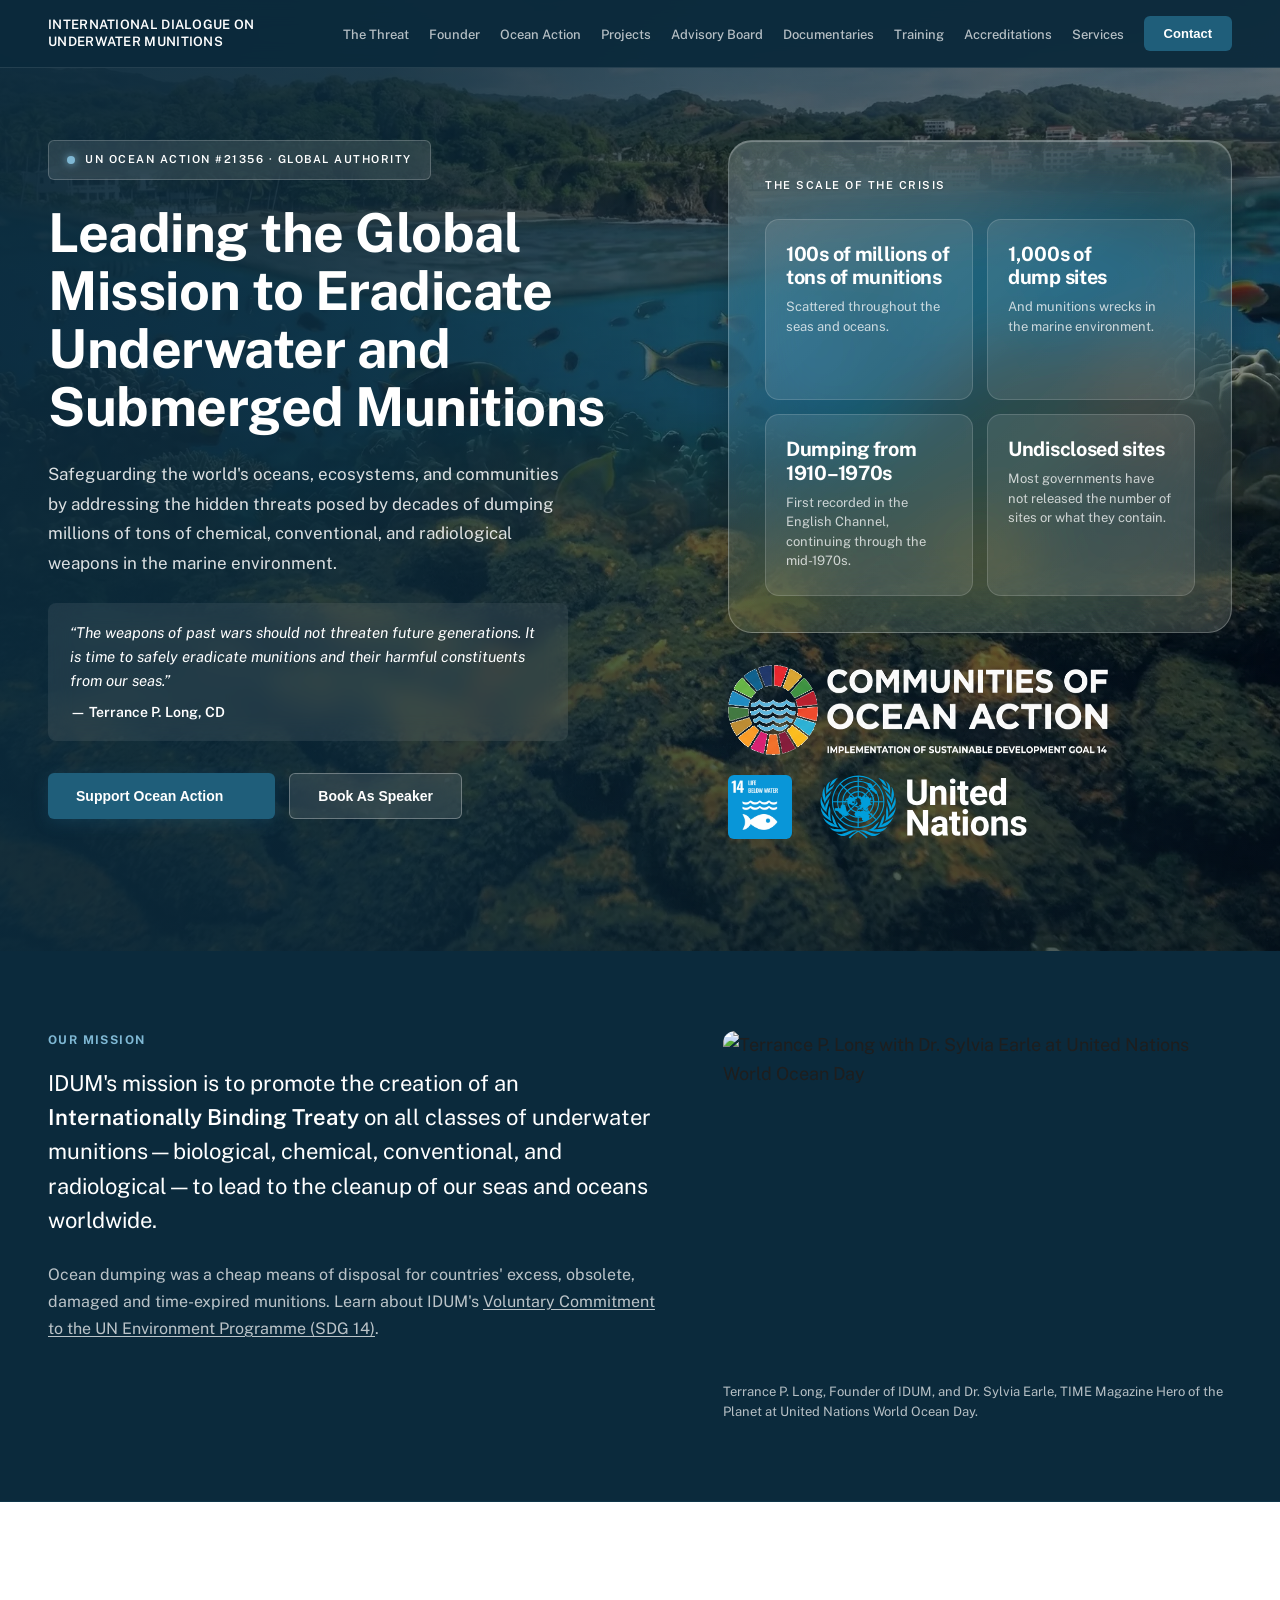
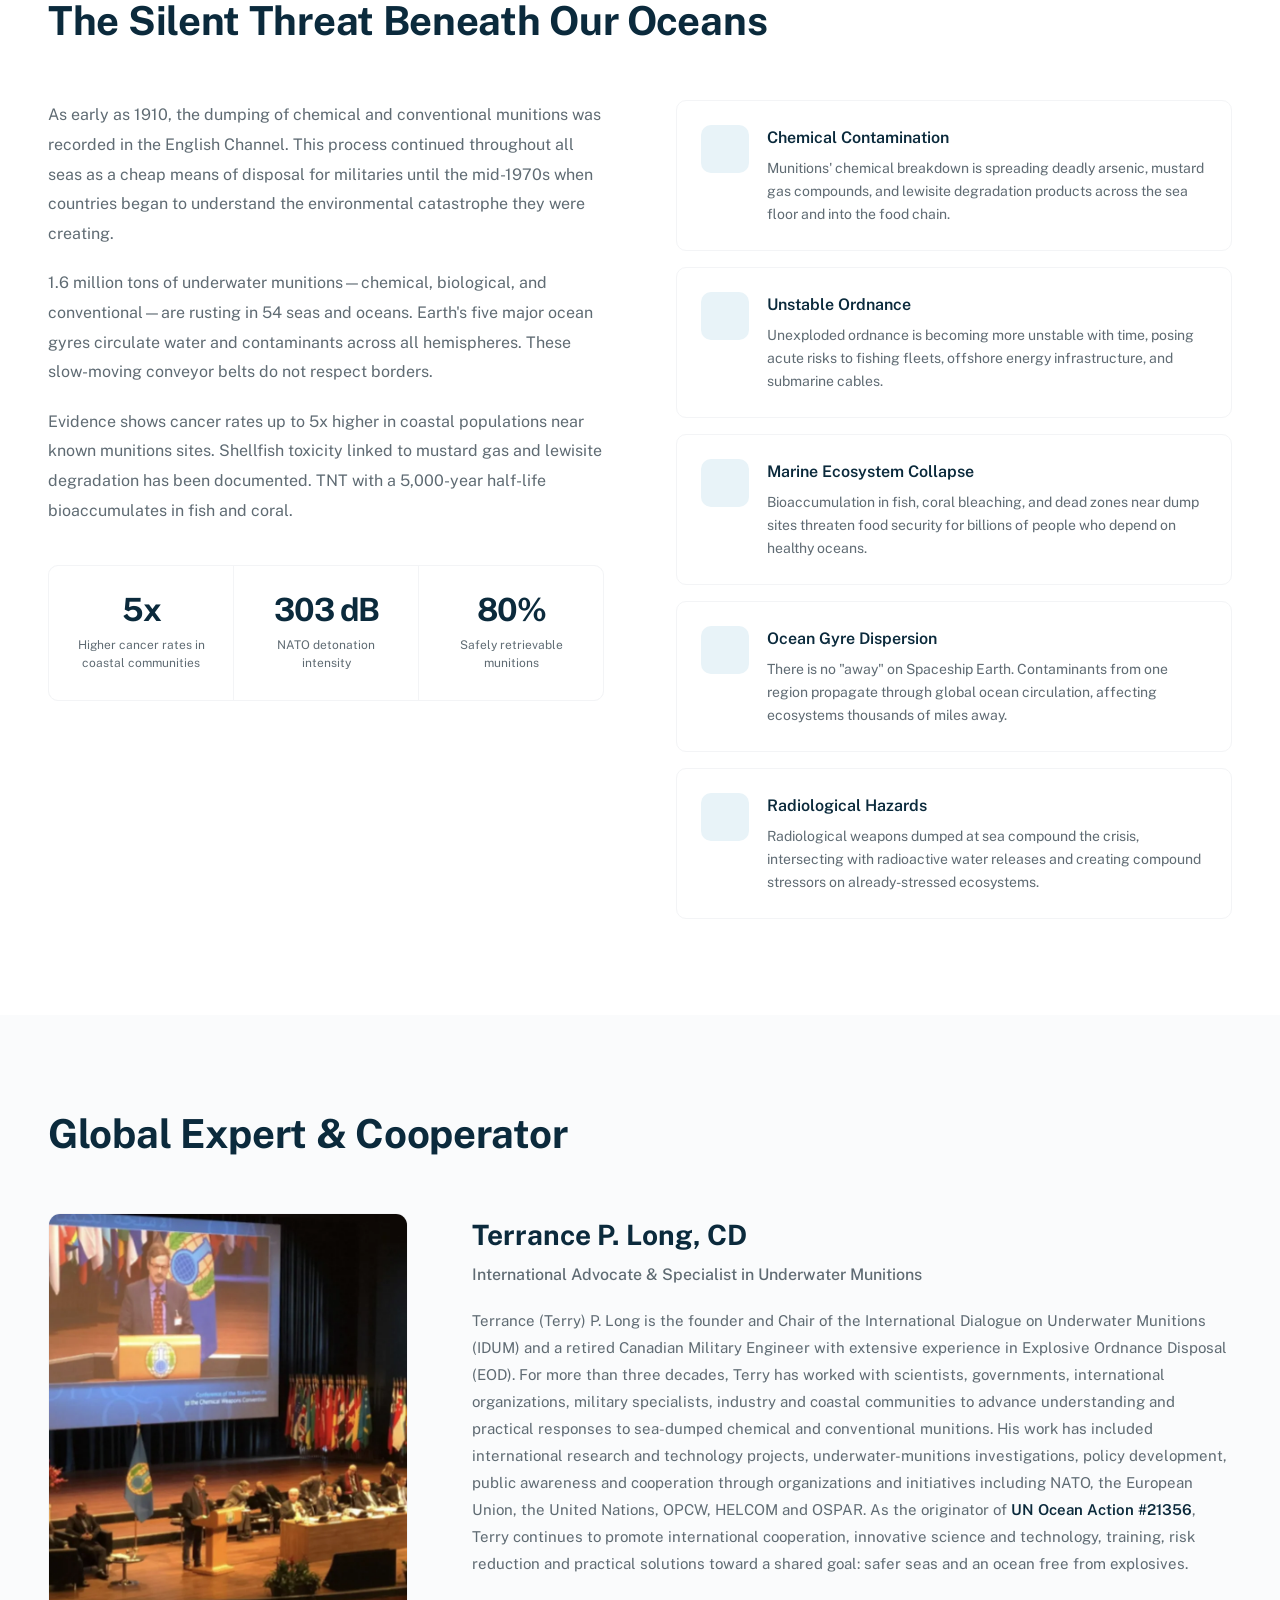
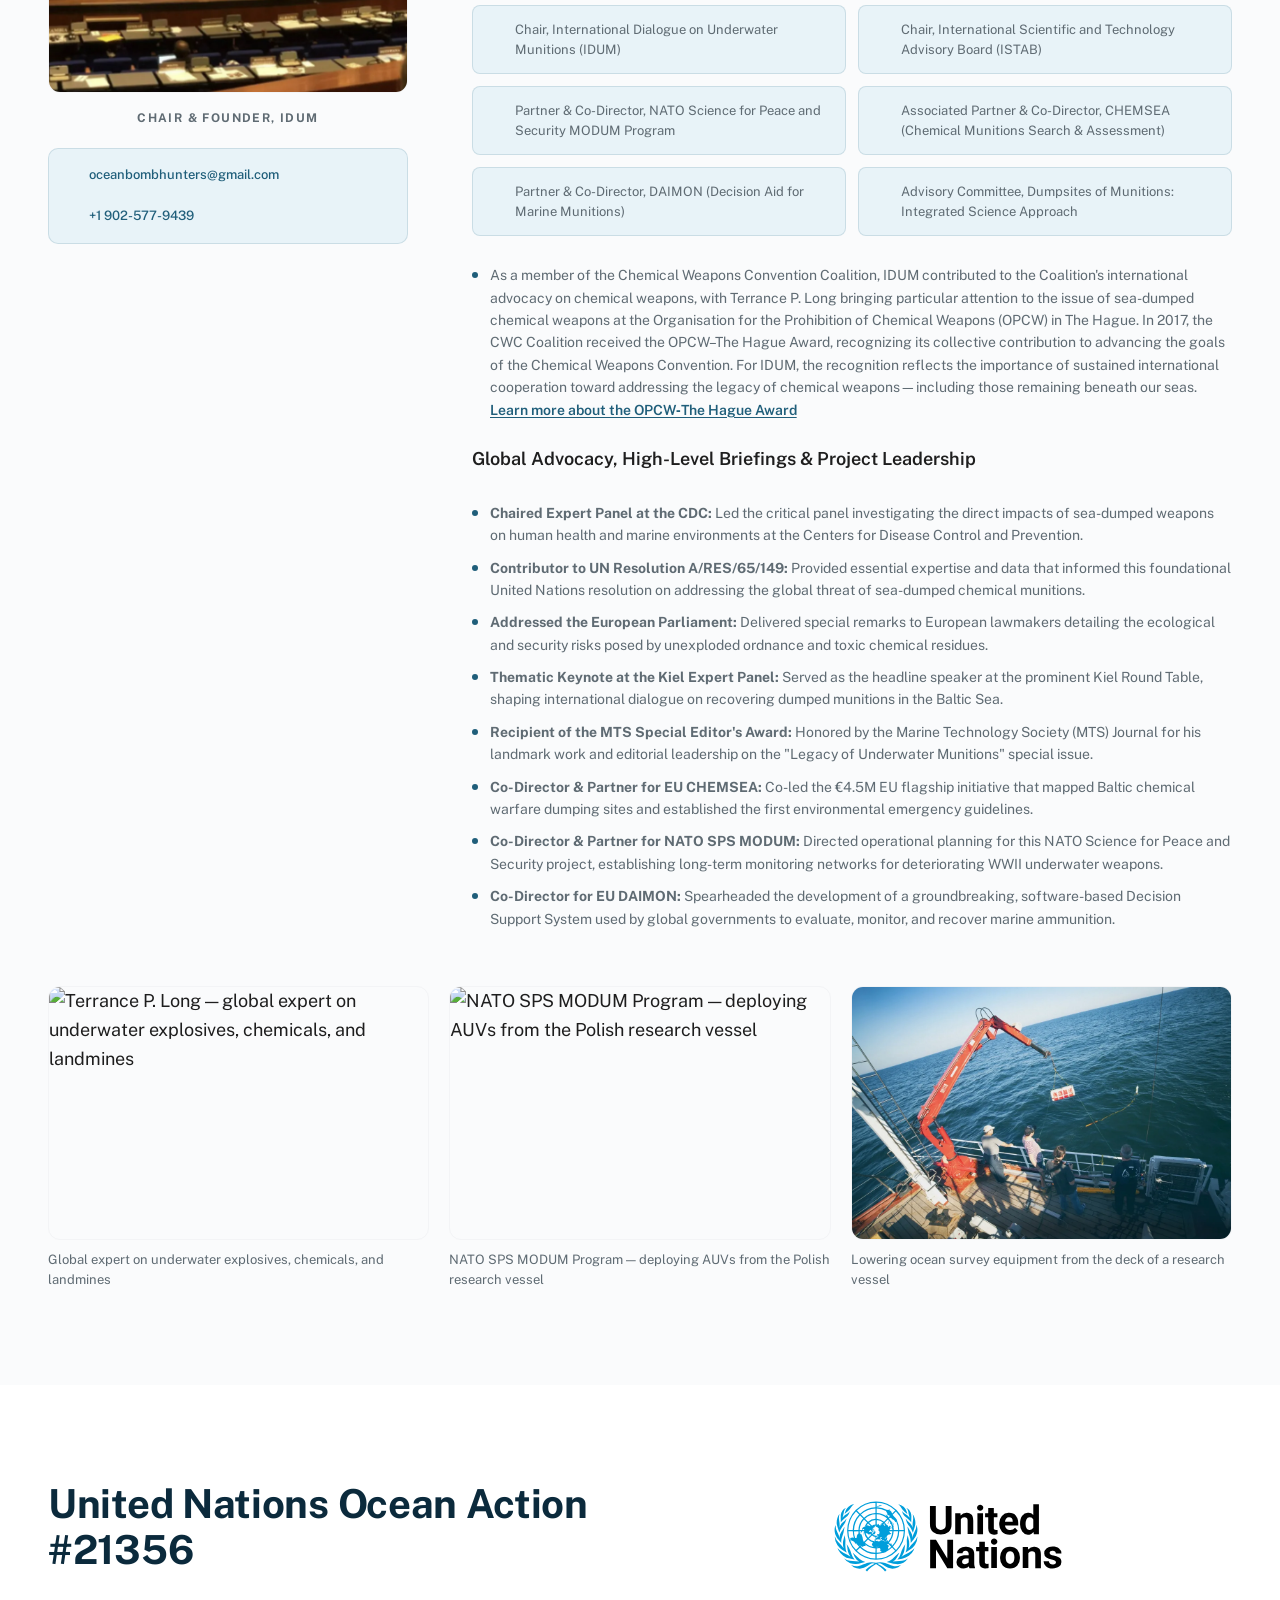
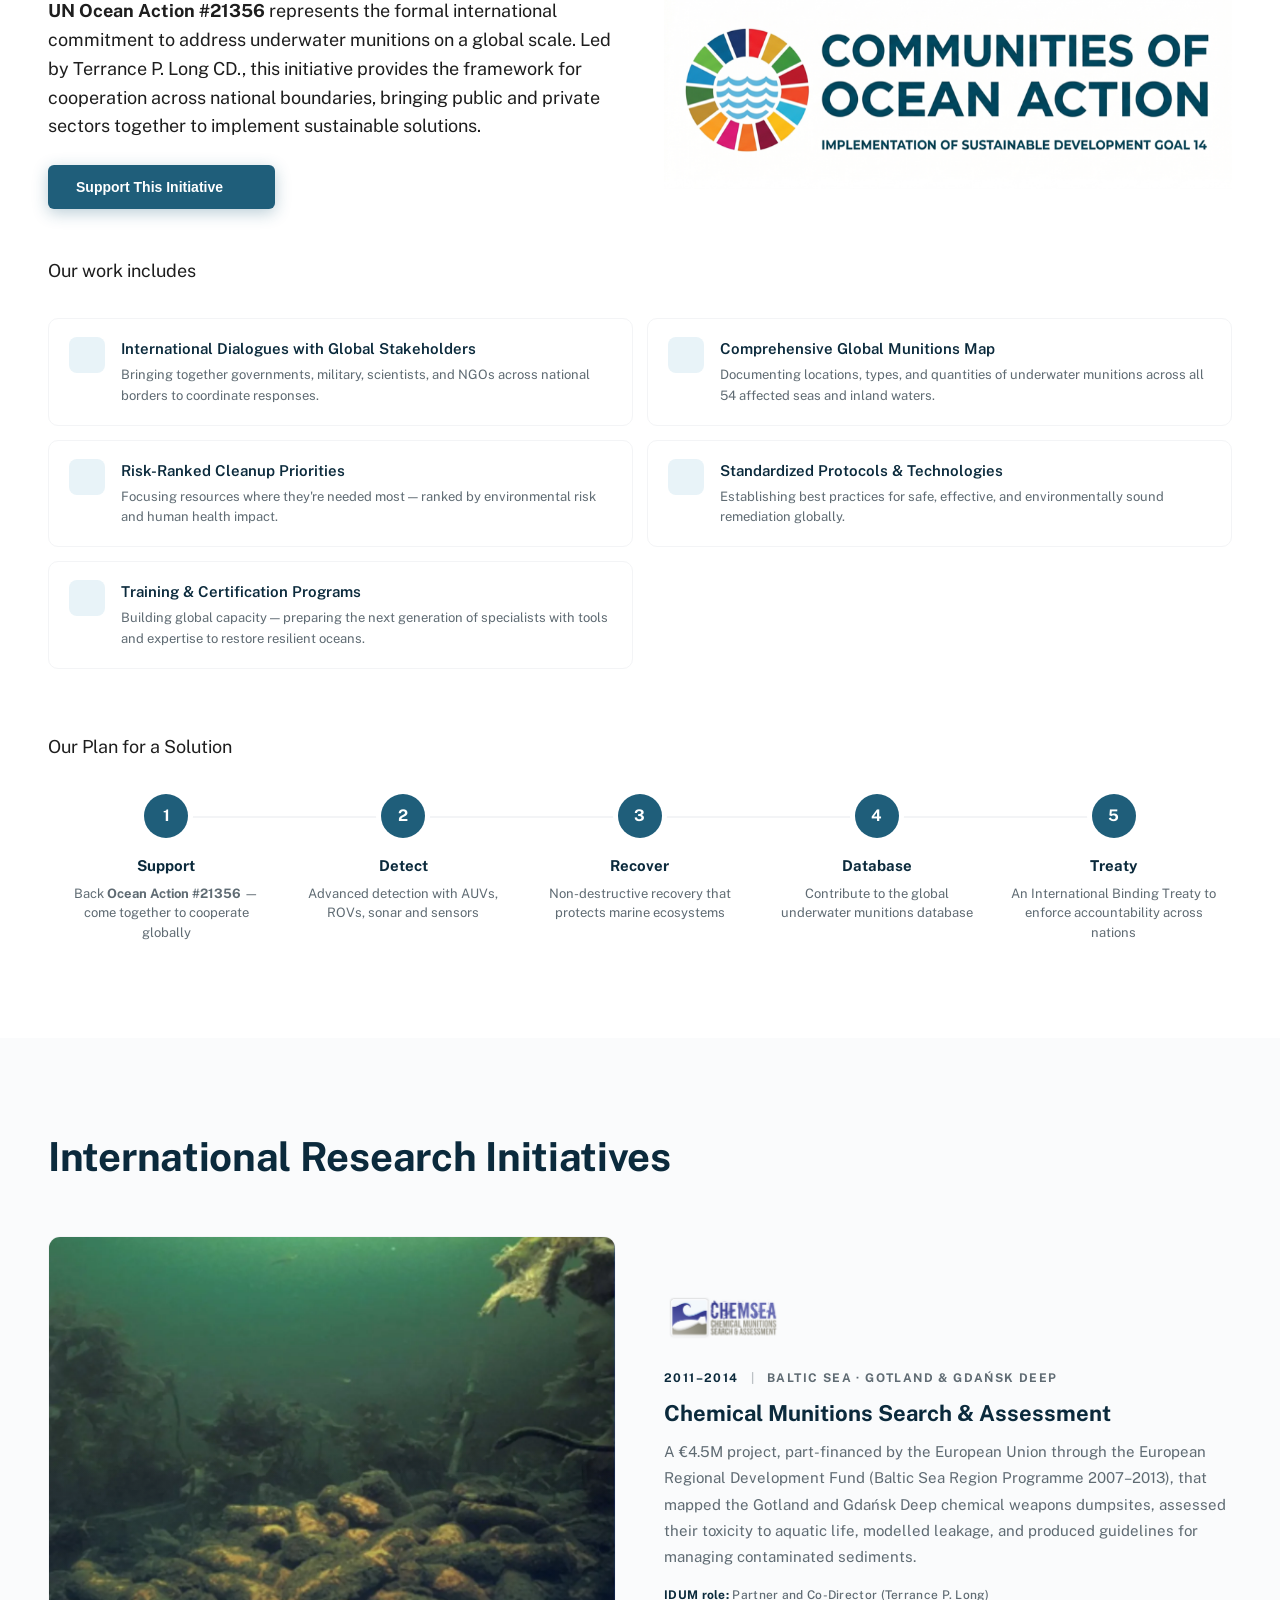
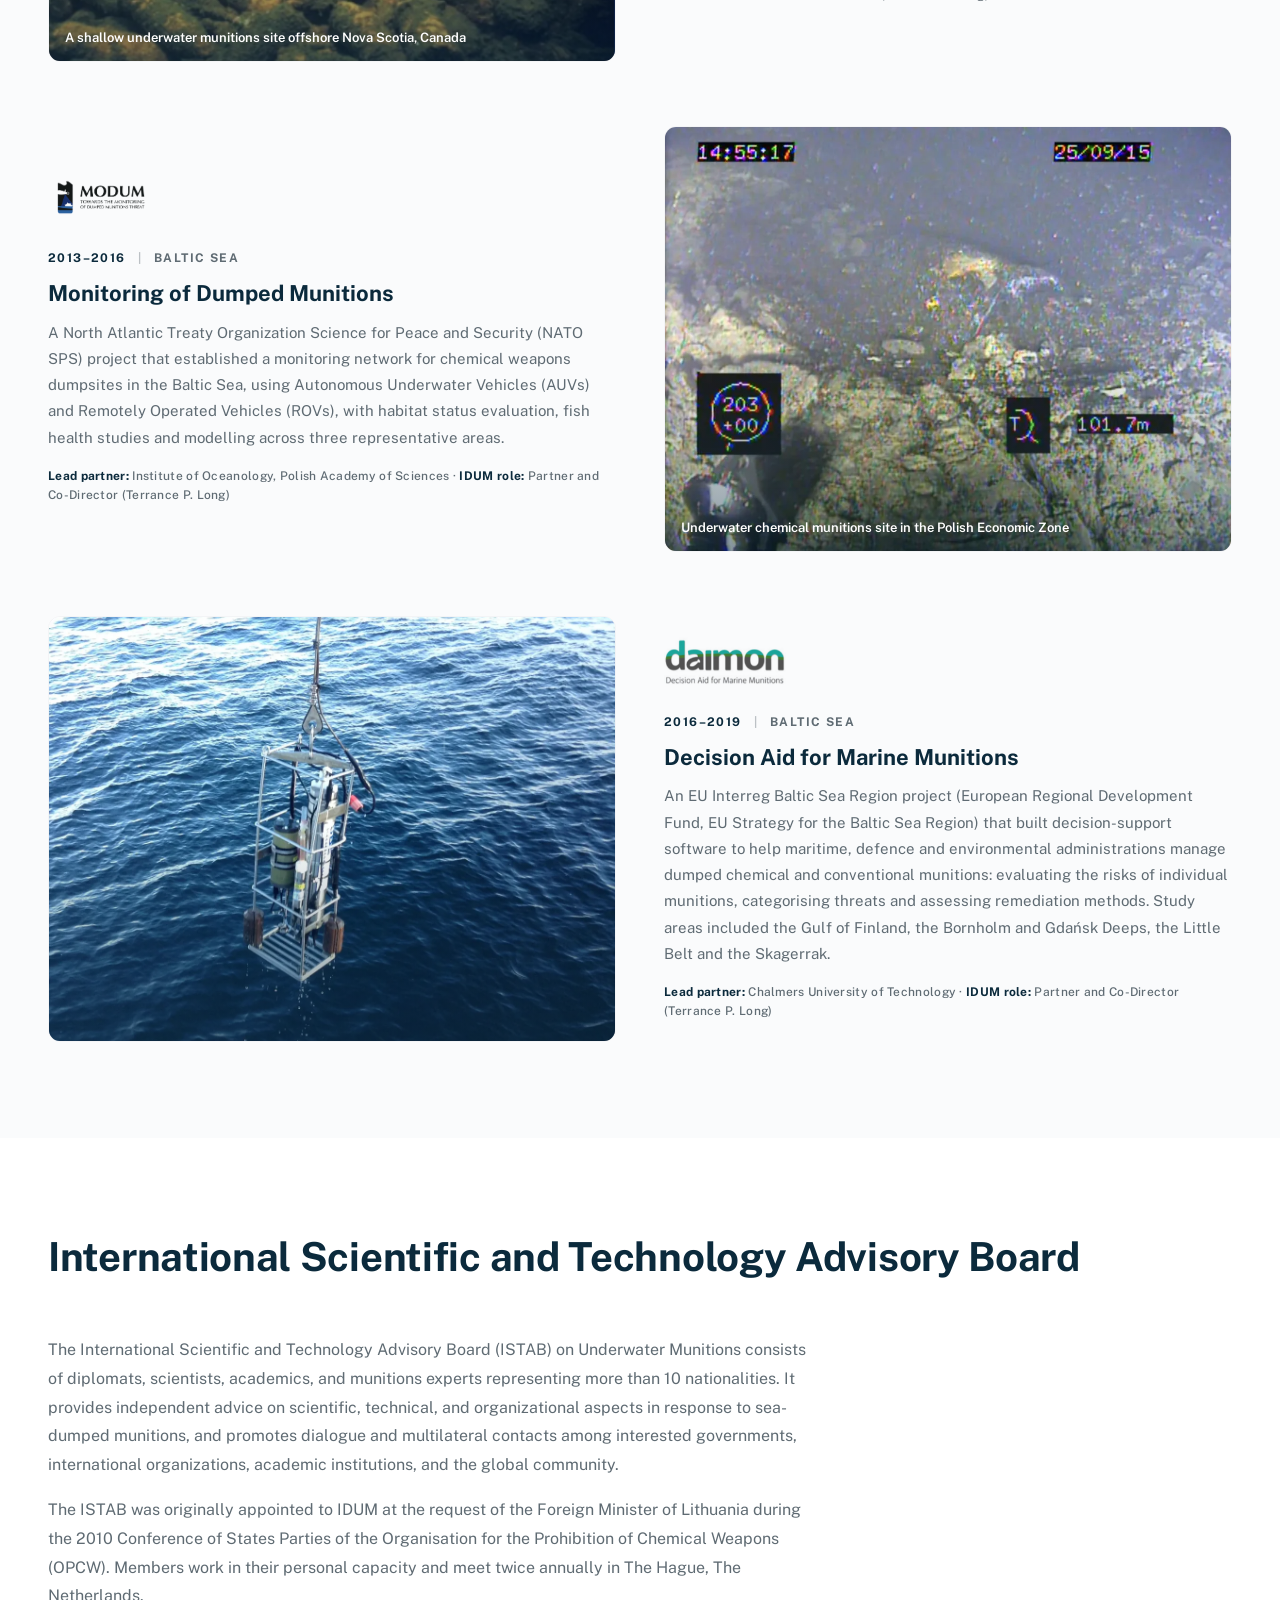
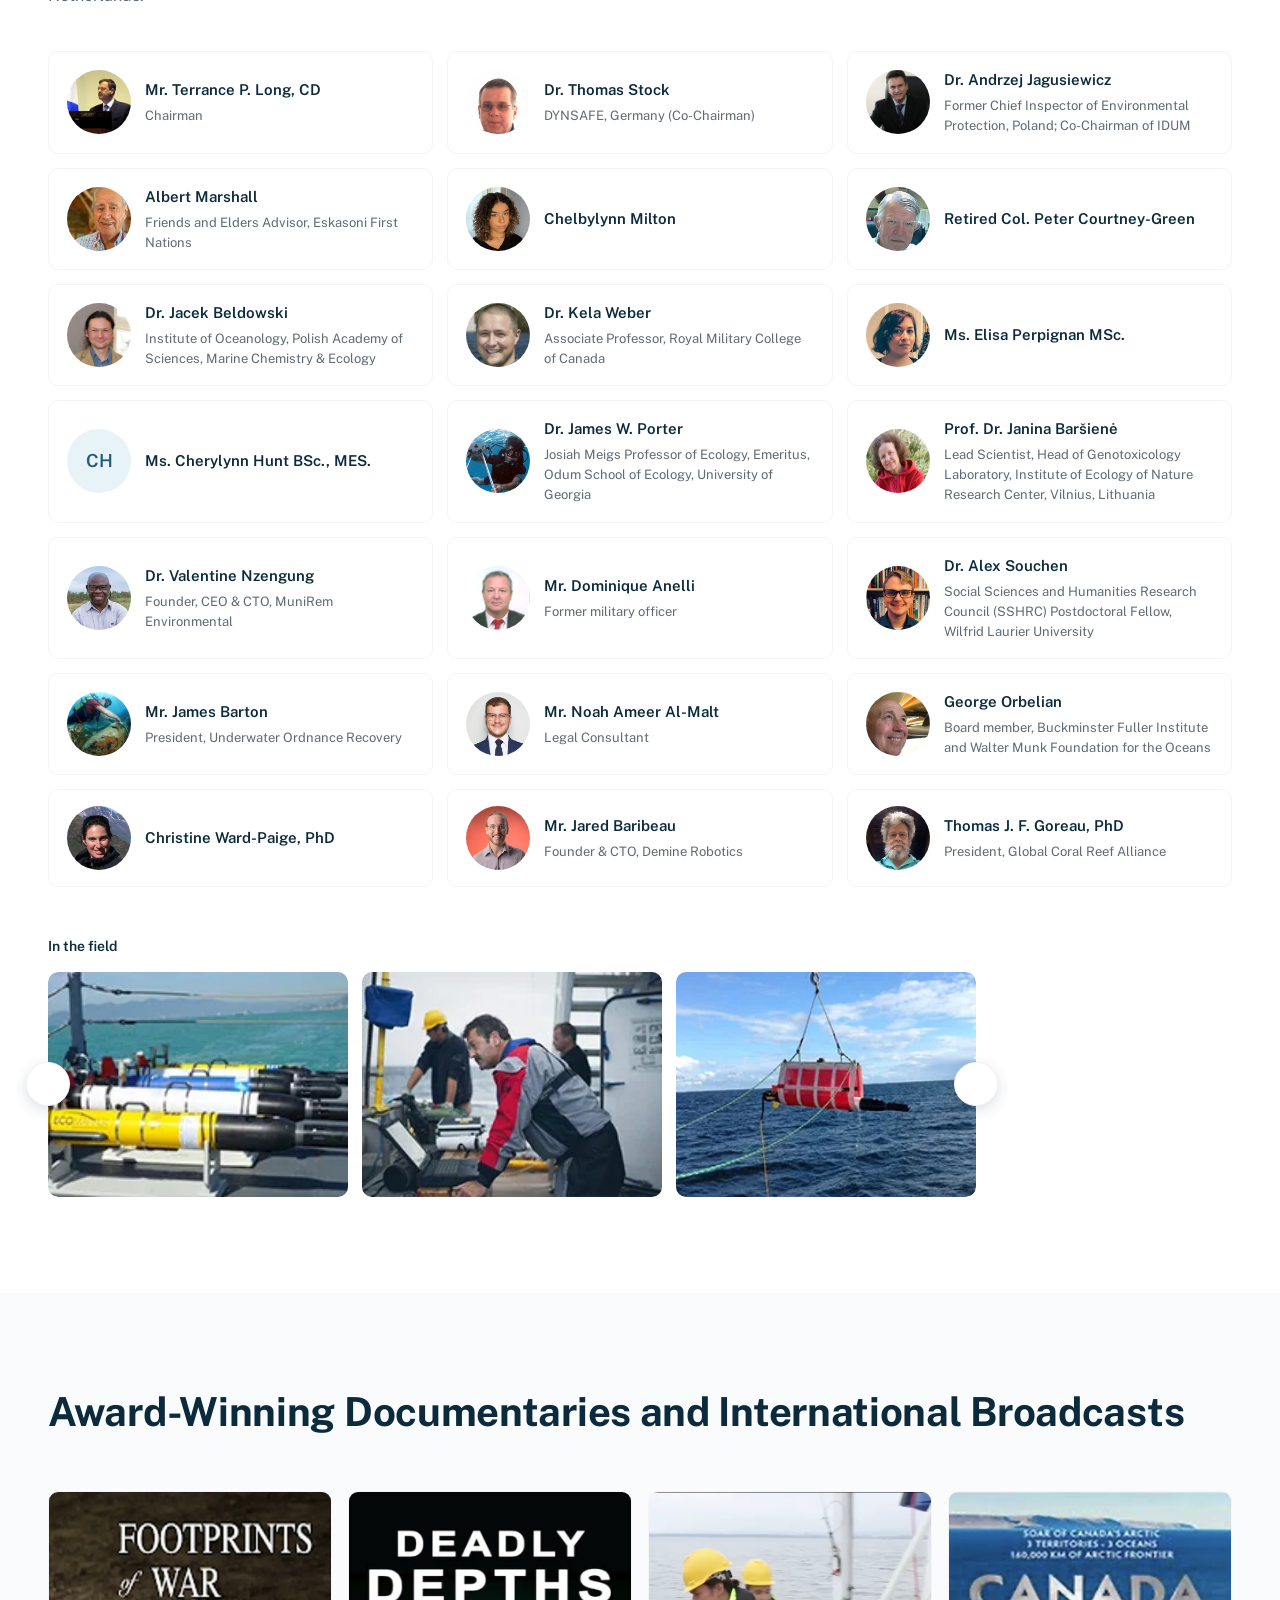
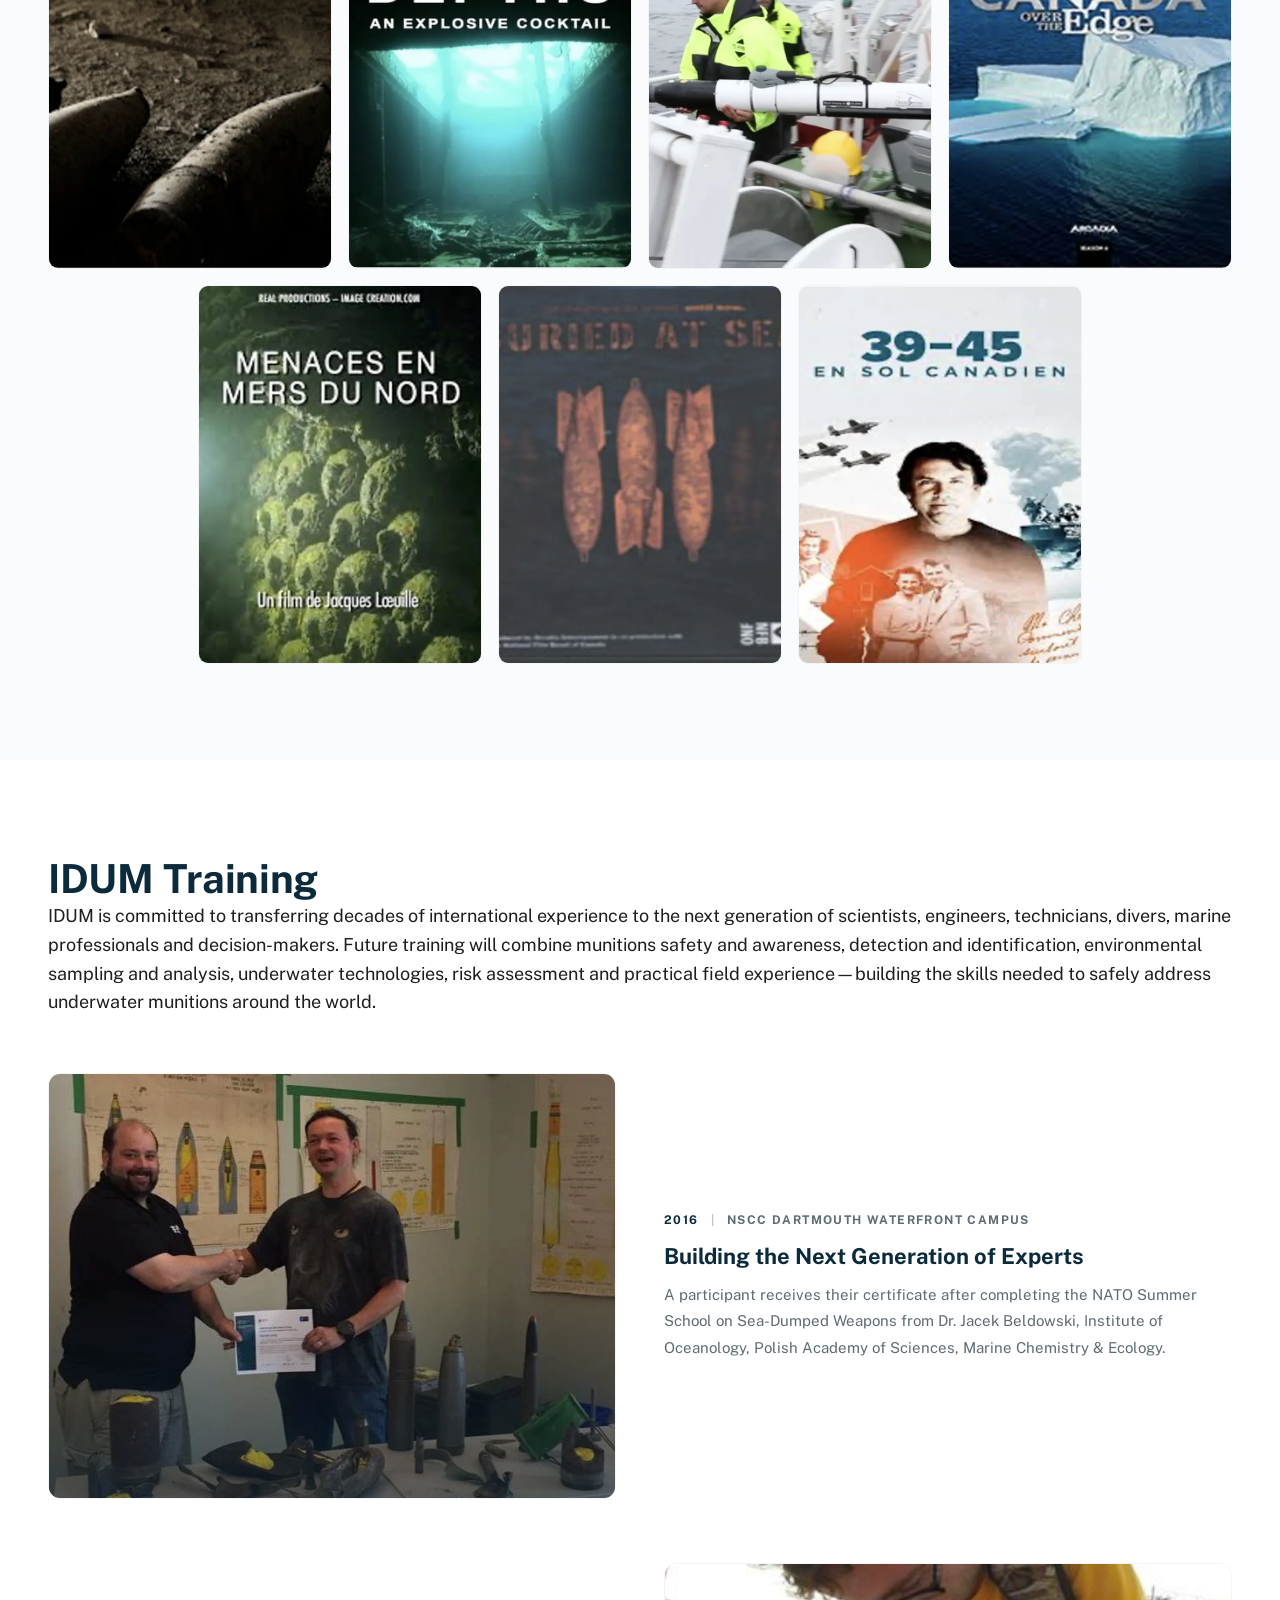
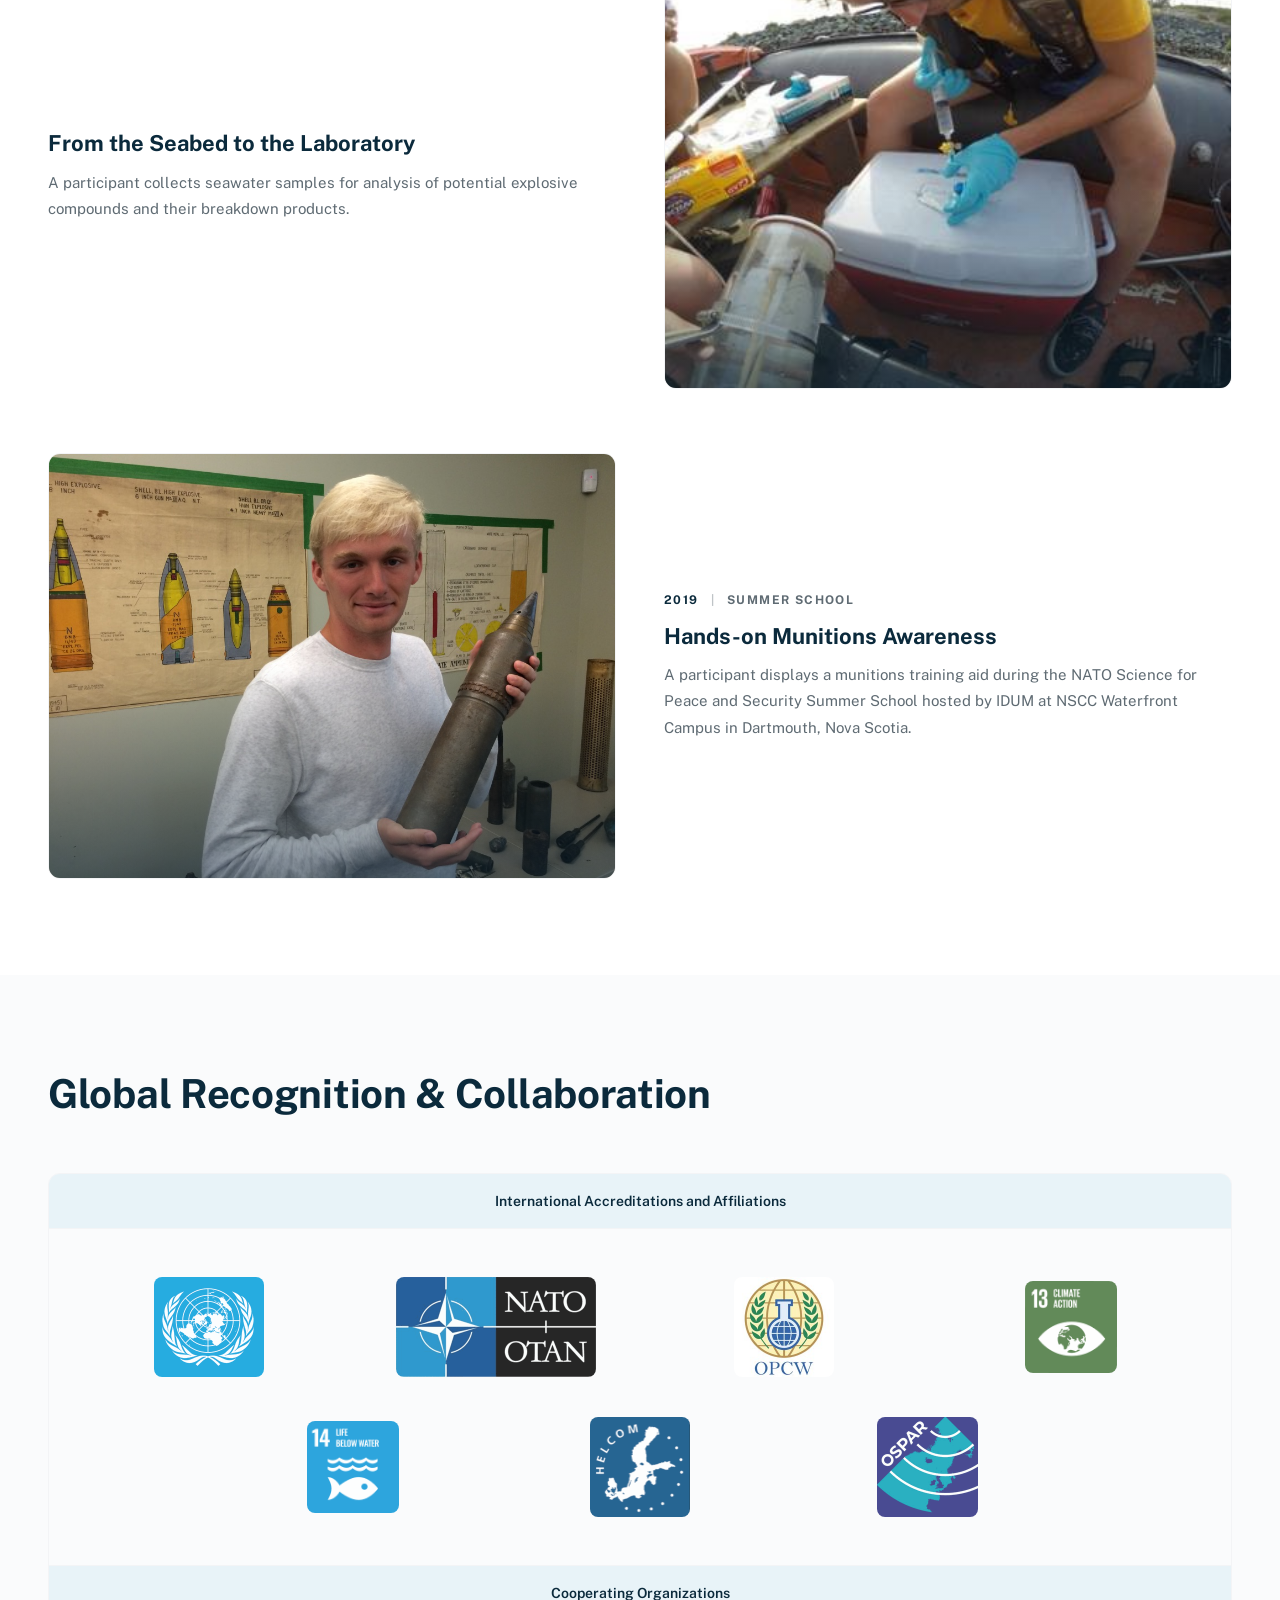
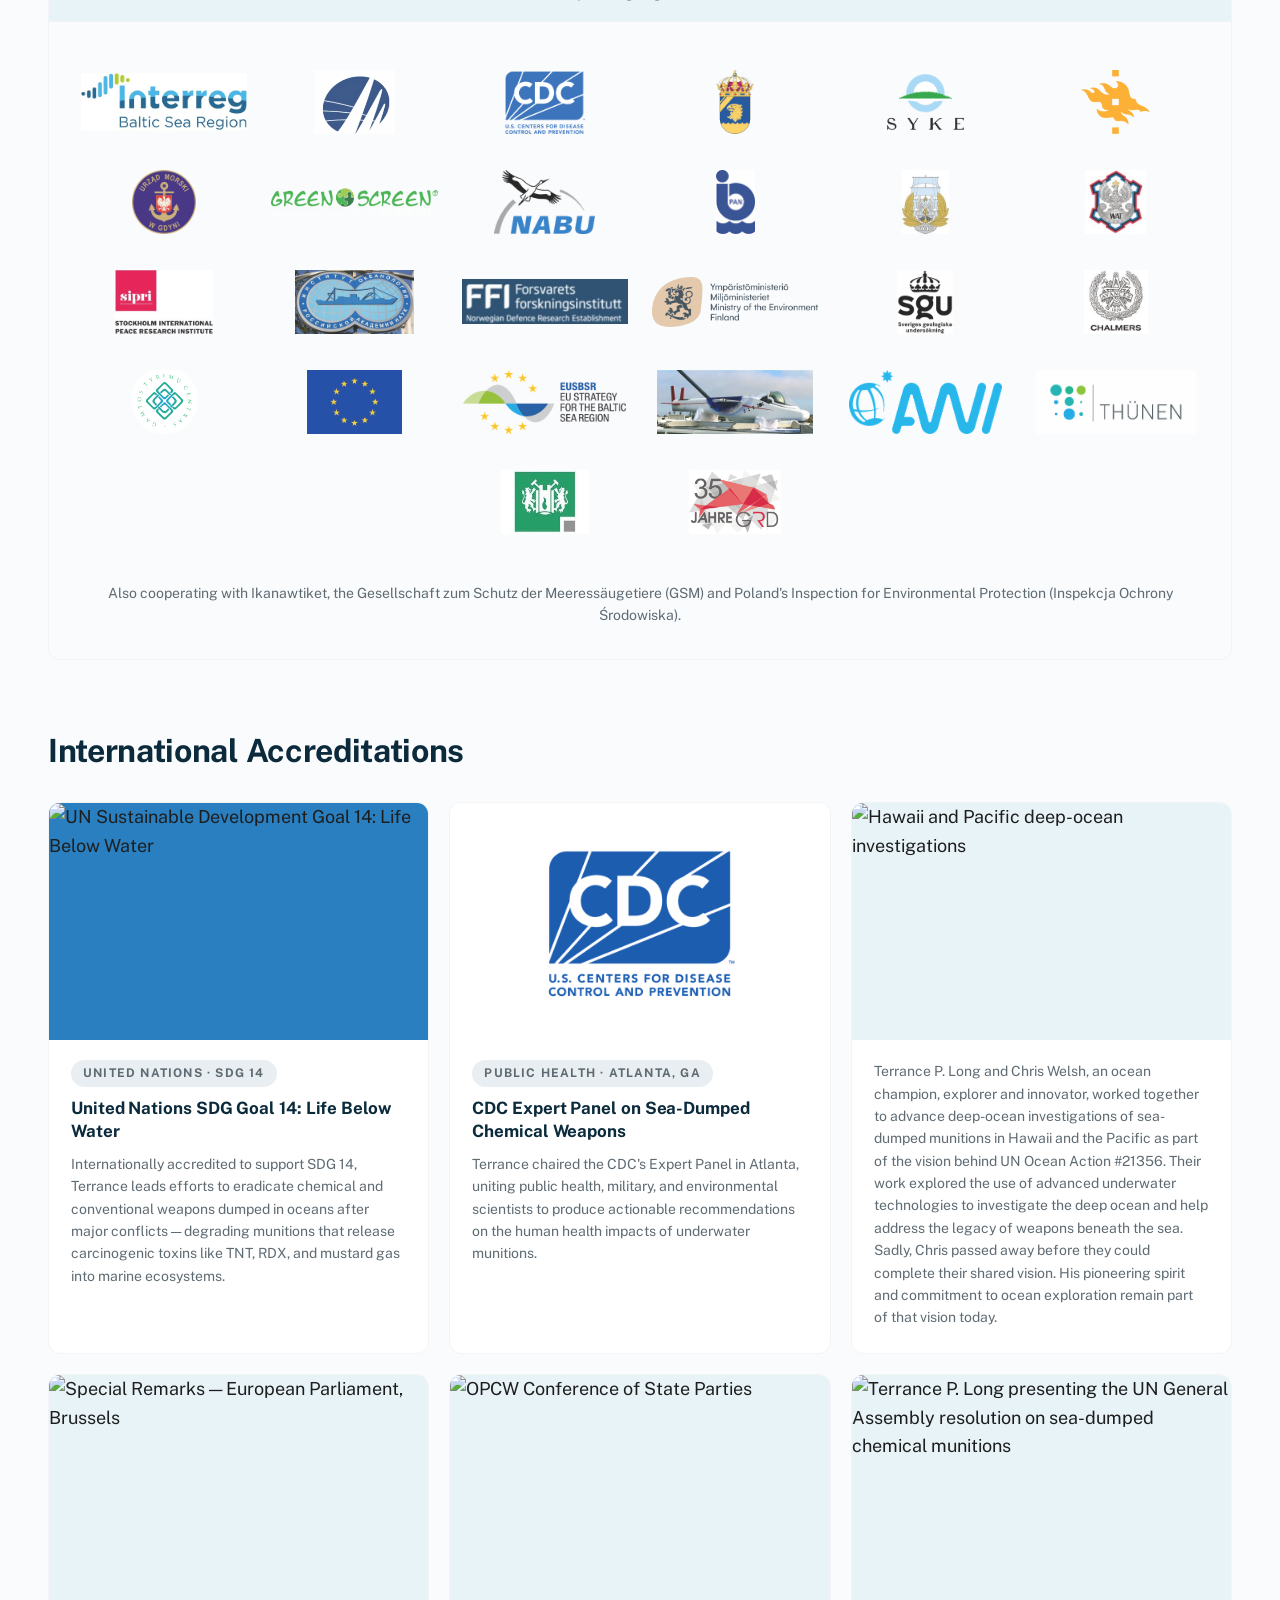
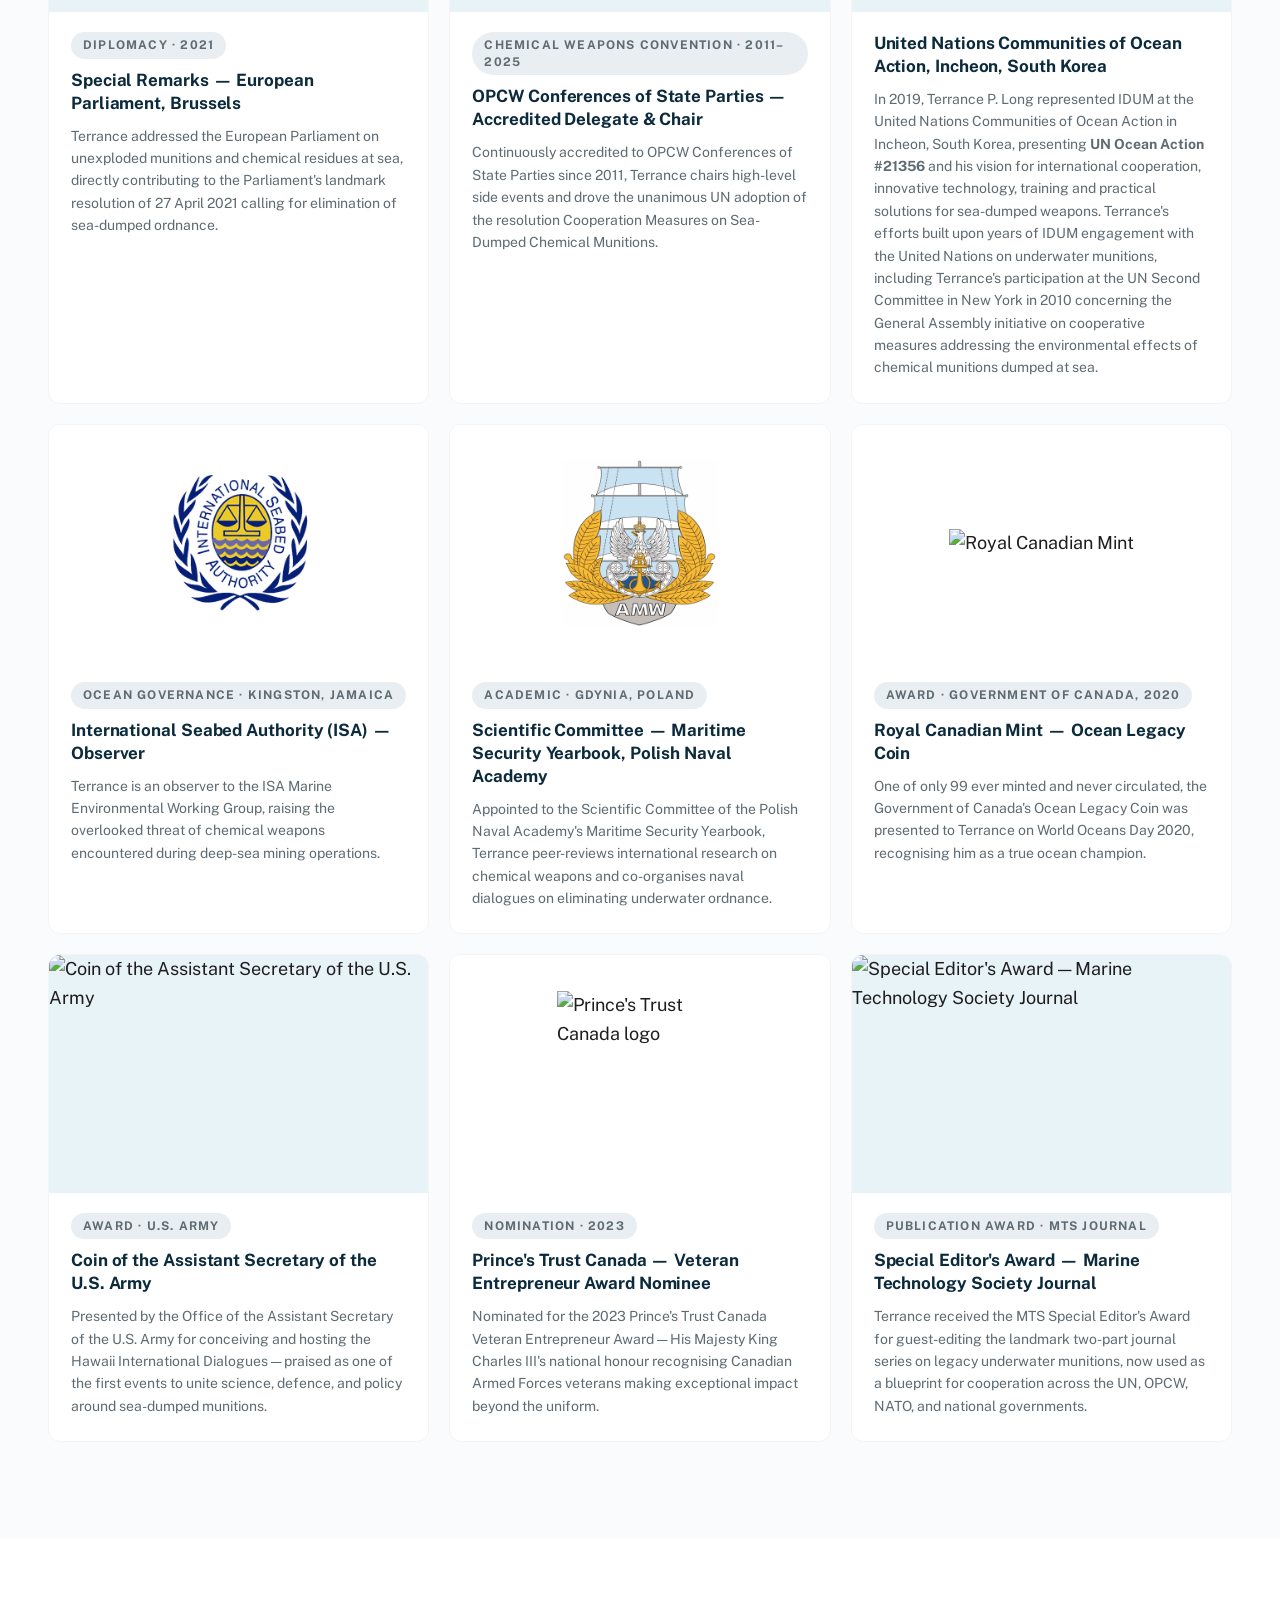
==== index.html @ 924f72cb "Apply Terry's October 5 answers: training captions, Incheon card Training photos 1 and 3 get Terry's" ====
<!--
  IDUM Website — index.html
  Single-page marketing site for International Dialogue on Underwater Munitions.
  Founded by Terrance P. Long CD.

  ARCHITECTURE:
  - Static HTML (no framework, no build step)
  - Styles: styles.css (all layout, theming, responsive rules)
  - Scripts: script.js (nav scroll, contact form tabs, form submit)
  - Icons: Lucide (CDN) — rendered via data-lucide attributes, initialized in script.js

  PAGE STRUCTURE (anchor IDs for navigation):
    #hero                 — Full-viewport hero with stats card + partner logos
    (no id)               — Mission strip (dark transitional bar)
    #threat               — Problem statement with 5 pillar cards + 3 stat boxes
    #founder              — Terrance P. Long bio, roles grid, achievements
    #action               — UN Ocean Action #21356 framework + 5-step solution
    #projects             — 3 research initiatives (CHEMSEA, MODUM, DAIMON)
    #documentaries        — centered grid of 7 documentary/broadcast thumbnails (4+3)
    #operations           — 2 field operation case studies
    #accreditations       — 2-column logo table (accreditations vs. cooperators)
    #istab                — Advisory Board (ISTAB) description + member list
    #services             — 4 service offering cards with CTAs
    #contact-form-section — Dynamic 5-tab contact form + info sidebar
    (no id)               — CTA section (dark urgency close)
    (no id)               — Footer with nav links

  CONVENTIONS:
  - <em> tags in headings inherit the heading colour (no two-colour headings), not italic
  - onclick handlers call functions defined in script.js
  - .content-section.alt toggles off-white background for visual rhythm
  - .project-row.reverse uses CSS direction:rtl trick to flip image/text order
  - data-tab attributes on contact tabs map to tabMeta keys in script.js
  - #field-location and #field-timeframe are conditionally shown/hidden by tab selection
-->
<!DOCTYPE html>
<html lang="en">
<head>
<meta charset="UTF-8">
<meta name="viewport" content="width=device-width, initial-scale=1.0">
<title>IDUM | International Dialogue on Underwater Munitions</title>
<meta name="description" content="IDUM leads the global effort to eradicate sea-dumped chemical, conventional and radiological weapons from the world's seas and oceans. UN Ocean Action #21356.">
<!-- Link previews (LinkedIn, Slack, email). og:image must be an absolute URL. WIL-20 -->
<meta property="og:type" content="website">
<meta property="og:site_name" content="International Dialogue on Underwater Munitions">
<meta property="og:title" content="IDUM | International Dialogue on Underwater Munitions">
<meta property="og:description" content="Leading the global mission to eradicate underwater and submerged munitions. UN Ocean Action #21356.">
<meta property="og:url" content="https://idum.org/">
<meta property="og:image" content="https://idum.org/images/brand/og-card.jpg">
<meta property="og:image:width" content="1200">
<meta property="og:image:height" content="630">
<meta property="og:image:alt" content="International Dialogue on Underwater Munitions: Leading the Global Mission to Eradicate Underwater and Submerged Munitions">
<meta name="twitter:card" content="summary_large_image">
<link rel="icon" href="images/brand/favicon.svg" type="image/svg+xml">
<link rel="apple-touch-icon" href="images/brand/apple-touch-icon.png">
<link href="https://fonts.googleapis.com/css2?family=Public+Sans:wght@400;500;600;700&display=swap" rel="stylesheet">
<!-- Lucide pinned to an exact version so an upstream release can't change icons. -->
<script src="https://unpkg.com/lucide@1.52.0/dist/umd/lucide.min.js"></script>
<link rel="stylesheet" href="styles.css">
</head>
<body>

<!-- ════════════════════════════════════════════════════════════════════
     NAVIGATION
     Fixed header. Starts transparent over hero, switches to white on scroll
     via .scrolled class toggled by script.js (threshold: 100px).
     At 1180px and below the links collapse into a menu panel opened by
     .nav-toggle (script.js). The Contact button sits inside the panel.
     ════════════════════════════════════════════════════════════════════ -->
<nav id="nav">
  <a href="#" class="nav-logo">
    <div class="nav-logo-text">International Dialogue on<br><span>Underwater Munitions</span></div>
  </a>
  <button class="nav-toggle" type="button" aria-expanded="false" aria-controls="nav-links" aria-label="Open menu">
    <i data-lucide="menu" class="icon-open"></i>
    <i data-lucide="x" class="icon-close"></i>
  </button>
  <ul class="nav-links" id="nav-links">
    <li><a href="#threat">The Threat</a></li>
    <li><a href="#founder">Founder</a></li>
    <li><a href="#action">Ocean Action</a></li>
    <li><a href="#projects">Projects</a></li>
    <li><a href="#istab">Advisory Board</a></li>
    <li><a href="#documentaries">Documentaries</a></li>
    <li><a href="#operations">Training</a></li>
    <li><a href="#accreditations">Accreditations</a></li>
    <li><a href="#services">Services</a></li>
    <li><button class="btn-nav" onclick="scrollToContact()">Contact</button></li>
  </ul>
</nav>

<!-- ════════════════════════════════════════════════════════════════════
     HERO — DARK WITH OCEAN IMAGE
     Full-viewport section with 3-layer background system:
       1. .hero-bg      — oceanhero.jpeg with desaturation/brightness filters
       2. .hero-bg::before — vertical gradient overlay (CSS pseudo-element)
       3. .hero-overlay  — left-to-right gradient for text legibility
     Left column: title, subtitle, quote, 2 CTA buttons
     Right column: glassmorphic stats card (2x2 grid) + partner logos below
     ════════════════════════════════════════════════════════════════════ -->
<section class="hero" id="hero">
  <div class="hero-bg"></div>
  <div class="hero-overlay"></div>
  <div class="hero-content">
    <div>
      <div class="hero-eyebrow">
        <div class="eyebrow-dot"></div>
        UN Ocean Action #21356 · Global Authority
      </div>
      <h1 class="hero-title">
        Leading the Global Mission to <em>Eradicate Underwater and Submerged Munitions</em>
      </h1>
      <p class="hero-subtitle">
        Safeguarding the world's oceans, ecosystems, and communities by addressing the hidden threats posed by decades of dumping millions of tons of chemical, conventional, and radiological weapons in the marine environment.
      </p>
      <blockquote class="hero-quote">
        <p>“The weapons of past wars should not threaten future generations. It is time to safely eradicate munitions and their harmful constituents from our seas.”</p>
        <cite>— Terrance P. Long, CD</cite>
      </blockquote>
      <div class="hero-actions">
        <button class="btn-primary" onclick="openContact('support')">Support Ocean Action <i data-lucide="arrow-right" style="width:16px;height:16px;"></i></button>
        <button class="btn-outline" onclick="openContact('speaking')">Book As Speaker</button>
      </div>
    </div>
    <div class="hero-visual">
      <div class="stats-card">
        <div class="stats-label">The Scale of the Crisis</div>
        <!-- Terry's Sep 9 descriptive copy (no hard numbers). Headlines are
             Eric's wording (Oct 4); captions carry the remaining detail.
             stats-grid--text: left-aligned headline + caption tiles. WIL-23 -->
        <div class="stats-grid stats-grid--text">
          <div class="stat-item">
            <div class="stat-num">100s of millions of tons of munitions</div>
            <div class="stat-label">Scattered throughout the seas and oceans.</div>
          </div>
          <div class="stat-item">
            <div class="stat-num">1,000s of dump sites</div>
            <div class="stat-label">And munitions wrecks in the marine environment.</div>
          </div>
          <div class="stat-item">
            <div class="stat-num">Dumping from 1910–1970s</div>
            <div class="stat-label">First recorded in the English Channel, continuing through the mid-1970s.</div>
          </div>
          <div class="stat-item">
            <div class="stat-num">Undisclosed sites</div>
            <div class="stat-label">Most governments have not released the number of sites or what they contain.</div>
          </div>
        </div>
      </div>
      <div class="hero-partners">
        <!-- Oct 4 call: the three UN Ocean Action marks in their official colours
             replace the white partner row. All other accreditations appear in
             full colour in #accreditations. -->
        <div class="hero-partners-logos hero-partners-logos--color">
          <img src="images/partners/ocean-action-white.png" alt="Communities of Ocean Action" class="partner-coa" width="737" height="175">
          <div class="partner-row-2">
            <img src="images/partners/sdg14.png" alt="UN Sustainable Development Goal 14: Life Below Water" class="partner-square" width="200" height="200">
            <!-- UN lockup: official blue emblem, wordmark reversed to white for the dark hero -->
            <img src="images/partners/un-lockup-white-text.svg" alt="United Nations" class="partner-un-lockup" width="1970" height="610">
          </div>
        </div>
      </div>
    </div>
  </div>
</section>

<!-- ════════════════════════════════════════════════════════════════════
     MISSION STRIP — TRANSITIONAL
     Dark navy bar between hero and content. Single paragraph stating
     IDUM's core mission (international binding treaty). No anchor ID —
     not directly navigable.
     ════════════════════════════════════════════════════════════════════ -->
<div class="mission-strip">
  <!-- Our Mission: text left (mission statement leads, larger), photo right.
       On phones: label, mission, photo, then the secondary paragraph. -->
  <div class="mission-inner">
    <div class="mission-label">Our Mission</div>
    <p class="mission-text mission-text--lead">
      IDUM's mission is to promote the creation of an <strong>Internationally Binding Treaty</strong> on all classes of underwater munitions—biological, chemical, conventional, and radiological—to lead to the cleanup of our seas and oceans worldwide.
    </p>
    <!-- Added per Terry's Sep 9 2026 feedback -->
    <p class="mission-text mission-text--secondary">
      Ocean dumping was a cheap means of disposal for countries' excess, obsolete, damaged and time-expired munitions. Learn about IDUM's <a href="https://underwatermunitions.org/unep-vc/" target="_blank" rel="noopener">Voluntary Commitment to the UN Environment Programme (SDG 14)</a>.
    </p>
    <figure class="mission-photo">
      <img loading="lazy" src="images/terry-sylvia-earle.jpg" alt="Terrance P. Long with Dr. Sylvia Earle at United Nations World Ocean Day" width="800" height="1066">
      <figcaption>Terrance P. Long, Founder of IDUM, and Dr. Sylvia Earle, TIME Magazine Hero of the Planet at United Nations World Ocean Day.</figcaption>
    </figure>
  </div>
</div>

<!-- ════════════════════════════════════════════════════════════════════
     THE THREAT — WHITE CONTENT SECTION
     Two-column layout: left = prose + 3 stat boxes, right = 5 pillar cards.
     Pillar icons use Lucide: flask-conical, alert-triangle, fish, waves, radiation.
     ════════════════════════════════════════════════════════════════════ -->
<section class="content-section" id="threat">
  <div class="container">
    <div class="section-header">
      <h2 class="section-title">The <em>Silent Threat</em> Beneath Our Oceans</h2>
    </div>
    <div class="threat-grid">
      <div class="threat-text">
        <p>As early as 1910, the dumping of chemical and conventional munitions was recorded in the English Channel. This process continued throughout all seas as a cheap means of disposal for militaries until the mid-1970s when countries began to understand the environmental catastrophe they were creating.</p>
        <p>1.6 million tons of underwater munitions—chemical, biological, and conventional—are rusting in 54 seas and oceans. Earth's five major ocean gyres circulate water and contaminants across all hemispheres. These slow-moving conveyor belts do not respect borders.</p>
        <p>Evidence shows cancer rates up to 5x higher in coastal populations near known munitions sites. Shellfish toxicity linked to mustard gas and lewisite degradation has been documented. TNT with a 5,000-year half-life bioaccumulates in fish and coral.</p>
        <div class="threat-stats">
          <div class="threat-stat">
            <div class="threat-stat-num">5x</div>
            <div class="threat-stat-text">Higher cancer rates in coastal communities</div>
          </div>
          <div class="threat-stat">
            <div class="threat-stat-num">303 dB</div>
            <div class="threat-stat-text">NATO detonation intensity</div>
          </div>
          <div class="threat-stat">
            <div class="threat-stat-num">80%</div>
            <div class="threat-stat-text">Safely retrievable munitions</div>
          </div>
        </div>
      </div>
      <div class="threat-pillars">
        <div class="pillar">
          <div class="pillar-icon"><i data-lucide="flask-conical"></i></div>
          <div>
            <div class="pillar-title">Chemical Contamination</div>
            <div class="pillar-body">Munitions' chemical breakdown is spreading deadly arsenic, mustard gas compounds, and lewisite degradation products across the sea floor and into the food chain.</div>
          </div>
        </div>
        <div class="pillar">
          <div class="pillar-icon"><i data-lucide="alert-triangle"></i></div>
          <div>
            <div class="pillar-title">Unstable Ordnance</div>
            <div class="pillar-body">Unexploded ordnance is becoming more unstable with time, posing acute risks to fishing fleets, offshore energy infrastructure, and submarine cables.</div>
          </div>
        </div>
        <div class="pillar">
          <div class="pillar-icon"><i data-lucide="fish"></i></div>
          <div>
            <div class="pillar-title">Marine Ecosystem Collapse</div>
            <div class="pillar-body">Bioaccumulation in fish, coral bleaching, and dead zones near dump sites threaten food security for billions of people who depend on healthy oceans.</div>
          </div>
        </div>
        <div class="pillar">
          <div class="pillar-icon"><i data-lucide="waves"></i></div>
          <div>
            <div class="pillar-title">Ocean Gyre Dispersion</div>
            <div class="pillar-body">There is no "away" on Spaceship Earth. Contaminants from one region propagate through global ocean circulation, affecting ecosystems thousands of miles away.</div>
          </div>
        </div>
        <div class="pillar">
          <div class="pillar-icon"><i data-lucide="radiation"></i></div>
          <div>
            <div class="pillar-title">Radiological Hazards</div>
            <div class="pillar-body">Radiological weapons dumped at sea compound the crisis, intersecting with radioactive water releases and creating compound stressors on already-stressed ecosystems.</div>
          </div>
        </div>
      </div>
    </div>
  </div>
</section>

<!-- ════════════════════════════════════════════════════════════════════
     FOUNDER SECTION
     Two-column: left = sticky photo + contact strip, right = bio + roles grid
     (2x3) + achievements list. Photo sticks at top:100px on desktop, goes
     static on mobile. Alt (off-white) background.
     ════════════════════════════════════════════════════════════════════ -->
<section class="content-section alt" id="founder">
  <div class="container">
    <div class="section-header">
      <h2 class="section-title">Global Expert & <em>Cooperator</em></h2>
    </div>
    <div class="founder-grid">
      <div class="founder-img-wrap">
        <div class="founder-img-frame">
          <img loading="lazy" src="images/terry-photo.webp" alt="Terrance P. Long CD. - Chair and Founder of IDUM" width="1068" height="1066">
        </div>
        <div class="founder-tag">Chair & Founder, IDUM</div>
        <div class="contact-strip">
          <a href="mailto:oceanbombhunters@gmail.com"><i data-lucide="mail"></i> oceanbombhunters@gmail.com</a>
          <a href="tel:+19025779439"><i data-lucide="phone"></i> +1 902-577-9439</a>
        </div>
      </div>
      <div>
        <h3 class="founder-name">Terrance P. Long, CD</h3>
        <p class="founder-role">International Advocate &amp; Specialist in Underwater Munitions</p>
        <p class="founder-bio">Terrance (Terry) P. Long is the founder and Chair of the International Dialogue on Underwater Munitions (IDUM) and a retired Canadian Military Engineer with extensive experience in Explosive Ordnance Disposal (EOD). For more than three decades, Terry has worked with scientists, governments, international organizations, military specialists, industry and coastal communities to advance understanding and practical responses to sea-dumped chemical and conventional munitions. His work has included international research and technology projects, underwater-munitions investigations, policy development, public awareness and cooperation through organizations and initiatives including NATO, the European Union, the United Nations, OPCW, HELCOM and OSPAR. As the originator of <strong>UN Ocean Action #21356</strong>, Terry continues to promote international cooperation, innovative science and technology, training, risk reduction and practical solutions toward a shared goal: safer seas and an ocean free from explosives.</p>

        <div class="roles-grid">
          <div class="role-item"><i data-lucide="chevron-right"></i> Chair, International Dialogue on Underwater Munitions (IDUM)</div>
          <div class="role-item"><i data-lucide="chevron-right"></i> Chair, International Scientific and Technology Advisory Board (ISTAB)</div>
          <div class="role-item"><i data-lucide="chevron-right"></i> Partner & Co-Director, NATO Science for Peace and Security MODUM Program</div>
          <div class="role-item"><i data-lucide="chevron-right"></i> Associated Partner & Co-Director, CHEMSEA (Chemical Munitions Search & Assessment)</div>
          <div class="role-item"><i data-lucide="chevron-right"></i> Partner & Co-Director, DAIMON (Decision Aid for Marine Munitions)</div>
          <div class="role-item"><i data-lucide="chevron-right"></i> Advisory Committee, Dumpsites of Munitions: Integrated Science Approach</div>
        </div>

        <div class="achievements-list">
          <div class="achievement"><div class="achievement-dot"></div><span>As a member of the Chemical Weapons Convention Coalition, IDUM contributed to the Coalition's international advocacy on chemical weapons, with Terrance P. Long bringing particular attention to the issue of sea-dumped chemical weapons at the Organisation for the Prohibition of Chemical Weapons (OPCW) in The Hague. In 2017, the CWC Coalition received the OPCW–The Hague Award, recognizing its collective contribution to advancing the goals of the Chemical Weapons Convention. For IDUM, the recognition reflects the importance of sustained international cooperation toward addressing the legacy of chemical weapons—including those remaining beneath our seas. <a class="text-link" href="https://www.cwccoalition.org/opcw-the-hague-award/" target="_blank" rel="noopener">Learn more about the OPCW&#8209;The Hague Award</a></span></div>
        </div>

        <p style="font-weight:600;margin-top:1.5rem;margin-bottom:0.75rem;">Global Advocacy, High-Level Briefings &amp; Project Leadership</p>
        <div class="achievements-list">
          <div class="achievement"><div class="achievement-dot"></div><span><strong>Chaired Expert Panel at the CDC:</strong> Led the critical panel investigating the direct impacts of sea-dumped weapons on human health and marine environments at the Centers for Disease Control and Prevention.</span></div>
          <div class="achievement"><div class="achievement-dot"></div><span><strong>Contributor to UN Resolution A/RES/65/149:</strong> Provided essential expertise and data that informed this foundational United Nations resolution on addressing the global threat of sea-dumped chemical munitions.</span></div>
          <div class="achievement"><div class="achievement-dot"></div><span><strong>Addressed the European Parliament:</strong> Delivered special remarks to European lawmakers detailing the ecological and security risks posed by unexploded ordnance and toxic chemical residues.</span></div>
          <div class="achievement"><div class="achievement-dot"></div><span><strong>Thematic Keynote at the Kiel Expert Panel:</strong> Served as the headline speaker at the prominent Kiel Round Table, shaping international dialogue on recovering dumped munitions in the Baltic Sea.</span></div>
          <div class="achievement"><div class="achievement-dot"></div><span><strong>Recipient of the MTS Special Editor's Award:</strong> Honored by the Marine Technology Society (MTS) Journal for his landmark work and editorial leadership on the "Legacy of Underwater Munitions" special issue.</span></div>
          <div class="achievement"><div class="achievement-dot"></div><span><strong>Co-Director &amp; Partner for EU CHEMSEA:</strong> Co-led the €4.5M EU flagship initiative that mapped Baltic chemical warfare dumping sites and established the first environmental emergency guidelines.</span></div>
          <div class="achievement"><div class="achievement-dot"></div><span><strong>Co-Director &amp; Partner for NATO SPS MODUM:</strong> Directed operational planning for this NATO Science for Peace and Security project, establishing long-term monitoring networks for deteriorating WWII underwater weapons.</span></div>
          <div class="achievement"><div class="achievement-dot"></div><span><strong>Co-Director for EU DAIMON:</strong> Spearheaded the development of a groundbreaking, software-based Decision Support System used by global governments to evaluate, monitor, and recover marine ammunition.</span></div>
        </div>
      </div>
    </div>

    <div class="founder-photos">
      <figure class="founder-photo">
        <div class="founder-photo-frame">
          <img loading="lazy" src="images/terry-landmines.jpg" alt="Terrance P. Long — global expert on underwater explosives, chemicals, and landmines" width="808" height="561">
        </div>
        <figcaption>Global expert on underwater explosives, chemicals, and landmines</figcaption>
      </figure>
      <figure class="founder-photo">
        <div class="founder-photo-frame">
          <img loading="lazy" src="images/terry-nato-auv.jpg" alt="NATO SPS MODUM Program — deploying AUVs from the Polish research vessel" width="1086" height="724">
        </div>
        <figcaption>NATO SPS MODUM Program — deploying AUVs from the Polish research vessel</figcaption>
      </figure>
      <figure class="founder-photo">
        <div class="founder-photo-frame">
          <img loading="lazy" src="images/idum-nato-polish-deck.webp" alt="Team lowering survey equipment by crane from the deck of the Polish research vessel" width="1086" height="724">
        </div>
        <figcaption>Lowering ocean survey equipment from the deck of a research vessel</figcaption>
      </figure>
    </div>
  </div>
</section>

<!-- ════════════════════════════════════════════════════════════════════
     OCEAN ACTION
     Two-column: left = 5 numbered action items, right = dark card with
     UN badge + 5-step solution framework. The right card uses deep-ocean
     background to contrast with the alt (off-white) section background.
     ════════════════════════════════════════════════════════════════════ -->
<section class="content-section" id="action">
  <div class="container">
    <div class="action-header-row">
      <div class="action-header-text">
        <div class="section-header">
          <h2 class="section-title">United Nations <em>Ocean Action #21356</em></h2>
        </div>
        <p class="threat-text" style="margin-bottom: 24px;">
          <strong>UN Ocean Action #21356</strong> represents the formal international commitment to address underwater munitions on a global scale. Led by Terrance P. Long CD., this initiative provides the framework for cooperation across national boundaries, bringing public and private sectors together to implement sustainable solutions.
        </p>
        <div class="action-cta-row">
          <button class="btn-primary" onclick="openContact('support')">Support This Initiative <i data-lucide="arrow-right" style="width:16px;height:16px;"></i></button>
        </div>
      </div>
      <div class="action-header-logo">
        <img loading="lazy" src="images/partners/Logo_of_the_United_Nations.svg" alt="United Nations" class="action-un-logo">
        <img loading="lazy" src="images/ocean-action-logo.png" alt="Communities of Ocean Action — Implementation of Sustainable Development Goal 14" width="800" height="267">
      </div>
    </div>
    <!-- "Our work includes" — orients the icon pillars as IDUM's workstreams within Ocean Action -->
    <div class="section-header solution-journey-head" style="margin-top: 48px;">
      <div class="section-eyebrow">Our work includes</div>
    </div>
    <div class="action-items">
        <div class="action-item">
          <div class="action-icon"><i data-lucide="handshake"></i></div>
          <div>
            <div class="action-title">International Dialogues with Global Stakeholders</div>
            <div class="action-body">Bringing together governments, military, scientists, and NGOs across national borders to coordinate responses.</div>
          </div>
        </div>
        <div class="action-item">
          <div class="action-icon"><i data-lucide="map"></i></div>
          <div>
            <div class="action-title">Comprehensive Global Munitions Map</div>
            <div class="action-body">Documenting locations, types, and quantities of underwater munitions across all 54 affected seas and inland waters.</div>
          </div>
        </div>
        <div class="action-item">
          <div class="action-icon"><i data-lucide="target"></i></div>
          <div>
            <div class="action-title">Risk-Ranked Cleanup Priorities</div>
            <div class="action-body">Focusing resources where they're needed most — ranked by environmental risk and human health impact.</div>
          </div>
        </div>
        <div class="action-item">
          <div class="action-icon"><i data-lucide="clipboard-check"></i></div>
          <div>
            <div class="action-title">Standardized Protocols & Technologies</div>
            <div class="action-body">Establishing best practices for safe, effective, and environmentally sound remediation globally.</div>
          </div>
        </div>
        <div class="action-item">
          <div class="action-icon"><i data-lucide="graduation-cap"></i></div>
          <div>
            <div class="action-title">Training & Certification Programs</div>
            <div class="action-body">Building global capacity — preparing the next generation of specialists with tools and expertise to restore resilient oceans.</div>
          </div>
        </div>
      </div>
    <!-- THE PATH TO A SOLUTION — full-width horizontal stepper (replaces the old dark vertical card).
         Reads left-to-right as a sequence so it no longer competes with the numbered pillars above. -->
    <div class="solution-journey">
      <!-- "Our Plan for a Solution" — orients the stepper as the sequential path to the treaty -->
      <div class="section-header solution-journey-head">
        <div class="section-eyebrow">Our Plan for a Solution</div>
      </div>
      <div class="journey-steps">
        <div class="journey-step">
          <div class="journey-marker">1</div>
          <div class="journey-label">Support</div>
          <div class="journey-desc">Back <strong>Ocean Action #21356</strong> — come together to cooperate globally</div>
        </div>
        <div class="journey-step">
          <div class="journey-marker">2</div>
          <div class="journey-label">Detect</div>
          <div class="journey-desc">Advanced detection with AUVs, ROVs, sonar and sensors</div>
        </div>
        <div class="journey-step">
          <div class="journey-marker">3</div>
          <div class="journey-label">Recover</div>
          <div class="journey-desc">Non-destructive recovery that protects marine ecosystems</div>
        </div>
        <div class="journey-step">
          <div class="journey-marker">4</div>
          <div class="journey-label">Database</div>
          <div class="journey-desc">Contribute to the global underwater munitions database</div>
        </div>
        <div class="journey-step">
          <div class="journey-marker">5</div>
          <div class="journey-label">Treaty</div>
          <div class="journey-desc">An International Binding Treaty to enforce accountability across nations</div>
        </div>
      </div>
    </div>
  </div>
</section>

<!-- ════════════════════════════════════════════════════════════════════
     SCIENTIFIC PROJECTS
     3 project rows using alternating image/text layout.
     .project-row.reverse flips column order via CSS direction:rtl trick
     (children reset to ltr). Each project has: image, meta (year/location),
     title, description and partners line. Text follows IDUM's project sheets
     on underwatermunitions.org (WIL-14); unverifiable achievement lists removed.
     ════════════════════════════════════════════════════════════════════ -->
<section class="content-section alt" id="projects">
  <div class="container">
    <div class="section-header">
      <h2 class="section-title">International Research <em>Initiatives</em></h2>
    </div>
    <div class="projects-list">

      <!-- Project 1: CHEMSEA -->
      <div class="project-row">
        <div class="project-img-wrap">
          <img loading="lazy" src="images/project-1.webp" alt="CHEMSEA - Chemical Munitions Search and Assessment" width="1200" height="1401">
          <div class="project-img-overlay"></div>
          <!-- Added per Terry's Sep 14 2026 feedback -->
          <div class="project-img-caption">A shallow underwater munitions site offshore Nova Scotia, Canada</div>
        </div>
        <div class="project-content">
          <img loading="lazy" class="project-logo" src="images/chemsea-logo.png" alt="CHEMSEA programme logo" width="238" height="97">
          <div class="project-meta">
            <span class="project-meta-year">2011–2014</span>
            <span class="project-meta-sep">|</span>
            <span class="project-meta-loc">Baltic Sea · Gotland &amp; Gdańsk Deep</span>
          </div>
          <div class="project-title">Chemical Munitions Search &amp; Assessment</div>
          <p class="project-desc">A €4.5M project, part-financed by the European Union through the European Regional Development Fund (Baltic Sea Region Programme 2007–2013), that mapped the Gotland and Gdańsk Deep chemical weapons dumpsites, assessed their toxicity to aquatic life, modelled leakage, and produced guidelines for managing contaminated sediments.</p>
          <div class="project-partners"><strong>IDUM role:</strong> Partner and Co-Director (Terrance P. Long)</div>
        </div>
      </div>

      <!-- Project 2: MODUM -->
      <div class="project-row reverse">
        <div class="project-img-wrap">
          <img loading="lazy" src="images/project-2.webp" alt="MODUM - Monitoring of Dumped Munitions" width="985" height="742">
          <div class="project-img-overlay"></div>
          <!-- Added per Terry's Sep 14 2026 feedback -->
          <div class="project-img-caption">Underwater chemical munitions site in the Polish Economic Zone</div>
        </div>
        <div class="project-content">
          <img loading="lazy" class="project-logo" src="images/modum-logo.png" alt="MODUM, NATO Science for Peace and Security programme logo" width="319" height="145">
          <div class="project-meta">
            <span class="project-meta-year">2013–2016</span>
            <span class="project-meta-sep">|</span>
            <span class="project-meta-loc">Baltic Sea</span>
          </div>
          <div class="project-title">Monitoring of Dumped Munitions</div>
          <p class="project-desc">A North Atlantic Treaty Organization Science for Peace and Security (NATO SPS) project that established a monitoring network for chemical weapons dumpsites in the Baltic Sea, using Autonomous Underwater Vehicles (AUVs) and Remotely Operated Vehicles (ROVs), with habitat status evaluation, fish health studies and modelling across three representative areas.</p>
          <div class="project-partners"><strong>Lead partner:</strong> Institute of Oceanology, Polish Academy of Sciences · <strong>IDUM role:</strong> Partner and Co-Director (Terrance P. Long)</div>
        </div>
      </div>

      <!-- Project 3: DAIMON -->
      <!-- Photo: Terry's "chase a 086" (Sep 30 email), replacing the non-IDUM
           instruments photo. WIL-10 -->
      <div class="project-row">
        <div class="project-img-wrap">
          <img loading="lazy" src="images/project-3-daimon.webp" alt="Oceanographic instrument package being lowered on a cable into the open sea" style="object-position: center 58%;" width="1200" height="1200">
          <div class="project-img-overlay"></div>
        </div>
        <div class="project-content">
          <img loading="lazy" class="project-logo" src="images/daimon-logo.jpg" alt="DAIMON programme logo" width="800" height="315">
          <div class="project-meta">
            <span class="project-meta-year">2016–2019</span>
            <span class="project-meta-sep">|</span>
            <span class="project-meta-loc">Baltic Sea</span>
          </div>
          <div class="project-title">Decision Aid for Marine Munitions</div>
          <p class="project-desc">An EU Interreg Baltic Sea Region project (European Regional Development Fund, EU Strategy for the Baltic Sea Region) that built decision-support software to help maritime, defence and environmental administrations manage dumped chemical and conventional munitions: evaluating the risks of individual munitions, categorising threats and assessing remediation methods. Study areas included the Gulf of Finland, the Bornholm and Gdańsk Deeps, the Little Belt and the Skagerrak.</p>
          <div class="project-partners"><strong>Lead partner:</strong> Chalmers University of Technology · <strong>IDUM role:</strong> Partner and Co-Director (Terrance P. Long)</div>
        </div>
      </div>

    </div>
  </div>
</section>

<!-- ════════════════════════════════════════════════════════════════════
     ADVISORY BOARD (ISTAB)
     Text from "ISTAB section materials - Advisory Board.docx" (Craig, Sep 30).
     Members: one .istab-member block per person. To add someone, copy a
     block; to remove someone, delete their block. Leave .istab-affil out
     if there is no affiliation. (WIL-9)
     Replaces the archived "World-Renowned Collaborators" section
     (archive/experts-section.html, WIL-7).
     ════════════════════════════════════════════════════════════════════ -->
<section class="content-section" id="istab">
  <div class="container">
    <div class="section-header">
      <h2 class="section-title">International Scientific and Technology <em>Advisory Board</em></h2>
    </div>
    <p class="threat-text istab-intro">
      The International Scientific and Technology Advisory Board (ISTAB) on Underwater Munitions consists of diplomats, scientists, academics, and munitions experts representing more than 10 nationalities. It provides independent advice on scientific, technical, and organizational aspects in response to sea-dumped munitions, and promotes dialogue and multilateral contacts among interested governments, international organizations, academic institutions, and the global community.
    </p>
    <p class="threat-text istab-intro">
      The ISTAB was originally appointed to IDUM at the request of the Foreign Minister of Lithuania during the 2010 Conference of States Parties of the Organisation for the Prohibition of Chemical Weapons (OPCW). Members work in their personal capacity and meet twice annually in The Hague, The Netherlands.
    </p>
    <div class="istab-grid">
      <div class="istab-member">
        <img class="istab-avatar" loading="lazy" src="images/istab/terrance-long.jpg" alt="" width="160" height="160">
        <div>
          <div class="istab-name">Mr. Terrance P. Long, CD</div>
          <div class="istab-affil">Chairman</div>
        </div>
      </div>
      <div class="istab-member">
        <img class="istab-avatar" loading="lazy" src="images/istab/thomas-stock.jpg" alt="" width="240" height="240">
        <div>
          <div class="istab-name">Dr. Thomas Stock</div>
        <div class="istab-affil">DYNSAFE, Germany (Co-Chairman)</div>
        </div>
      </div>
      <div class="istab-member">
        <img class="istab-avatar" loading="lazy" src="images/istab/andrzej-jagusiewicz.jpg" alt="" width="160" height="160">
        <div>
          <div class="istab-name">Dr. Andrzej Jagusiewicz</div>
        <div class="istab-affil">Former Chief Inspector of Environmental Protection, Poland; Co-Chairman of IDUM</div>
        </div>
      </div>
      <div class="istab-member">
        <img class="istab-avatar" loading="lazy" src="images/istab/albert-marshall.jpg" alt="" width="168" height="168">
        <div>
          <div class="istab-name">Albert Marshall</div>
        <div class="istab-affil">Friends and Elders Advisor, Eskasoni First Nations</div>
        </div>
      </div>
      <div class="istab-member">
        <img class="istab-avatar" loading="lazy" src="images/istab/chelbylynn-milton.jpg" alt="" width="240" height="240">
        <div>
          <div class="istab-name">Chelbylynn Milton</div>
        </div>
      </div>
      <div class="istab-member">
        <img class="istab-avatar" loading="lazy" src="images/istab/peter-courtney-green.jpg" alt="" width="240" height="240">
        <div>
          <div class="istab-name">Retired Col. Peter Courtney-Green</div>
        </div>
      </div>
      <div class="istab-member">
        <img class="istab-avatar" loading="lazy" src="images/istab/jacek-beldowski.jpg" alt="" width="160" height="160">
        <div>
          <div class="istab-name">Dr. Jacek Beldowski</div>
        <div class="istab-affil">Institute of Oceanology, Polish Academy of Sciences, Marine Chemistry &amp; Ecology</div>
        </div>
      </div>
      <div class="istab-member">
        <img class="istab-avatar" loading="lazy" src="images/istab/kela-weber.jpg" alt="" width="137" height="137">
        <div>
          <div class="istab-name">Dr. Kela Weber</div>
        <div class="istab-affil">Associate Professor, Royal Military College of Canada</div>
        </div>
      </div>
      <div class="istab-member">
        <img class="istab-avatar" loading="lazy" src="images/istab/elisa-perpignan.jpg" alt="" width="160" height="160">
        <div>
          <div class="istab-name">Ms. Elisa Perpignan MSc.</div>
        </div>
      </div>
      <div class="istab-member">
        <div class="istab-avatar istab-avatar--initials" aria-hidden="true">CH</div>
        <div>
          <div class="istab-name">Ms. Cherylynn Hunt BSc., MES.</div>
        </div>
      </div>
      <div class="istab-member">
        <img class="istab-avatar" loading="lazy" src="images/istab/james-porter.jpg" alt="" width="240" height="240">
        <div>
          <div class="istab-name">Dr. James W. Porter</div>
        <div class="istab-affil">Josiah Meigs Professor of Ecology, Emeritus, Odum School of Ecology, University of Georgia</div>
        </div>
      </div>
      <div class="istab-member">
        <img class="istab-avatar" loading="lazy" src="images/istab/janina-barsiene.jpg" alt="" width="240" height="240">
        <div>
          <div class="istab-name">Prof. Dr. Janina Baršienė</div>
        <div class="istab-affil">Lead Scientist, Head of Genotoxicology Laboratory, Institute of Ecology of Nature Research Center, Vilnius, Lithuania</div>
        </div>
      </div>
      <div class="istab-member">
        <img class="istab-avatar" loading="lazy" src="images/istab/valentine-nzengung.jpg" alt="" width="240" height="240">
        <div>
          <div class="istab-name">Dr. Valentine Nzengung</div>
        <div class="istab-affil">Founder, CEO &amp; CTO, MuniRem Environmental</div>
        </div>
      </div>
      <div class="istab-member">
        <img class="istab-avatar" loading="lazy" src="images/istab/dominique-anelli.jpg" alt="" width="137" height="137">
        <div>
          <div class="istab-name">Mr. Dominique Anelli</div>
        <div class="istab-affil">Former military officer</div>
        </div>
      </div>
      <div class="istab-member">
        <img class="istab-avatar" loading="lazy" src="images/istab/alex-souchen.jpg" alt="" width="240" height="240">
        <div>
          <div class="istab-name">Dr. Alex Souchen</div>
        <div class="istab-affil">Social Sciences and Humanities Research Council (SSHRC) Postdoctoral Fellow, Wilfrid Laurier University</div>
        </div>
      </div>
      <div class="istab-member">
        <img class="istab-avatar" loading="lazy" src="images/istab/james-barton.jpg" alt="" width="160" height="160">
        <div>
          <div class="istab-name">Mr. James Barton</div>
        <div class="istab-affil">President, Underwater Ordnance Recovery</div>
        </div>
      </div>
      <div class="istab-member">
        <img class="istab-avatar" loading="lazy" src="images/istab/noah-al-malt.jpg" alt="" width="240" height="240">
        <div>
          <div class="istab-name">Mr. Noah Ameer Al-Malt</div>
        <div class="istab-affil">Legal Consultant</div>
        </div>
      </div>
      <div class="istab-member">
        <img class="istab-avatar" loading="lazy" src="images/istab/george-orbelian.jpg" alt="" width="210" height="210">
        <div>
          <div class="istab-name">George Orbelian</div>
        <div class="istab-affil">Board member, Buckminster Fuller Institute and Walter Munk Foundation for the Oceans</div>
        </div>
      </div>
      <div class="istab-member">
        <img class="istab-avatar" loading="lazy" src="images/istab/christine-ward-paige.jpg" alt="" width="240" height="240">
        <div>
          <div class="istab-name">Christine Ward-Paige, PhD</div>
        </div>
      </div>
      <div class="istab-member">
        <img class="istab-avatar" loading="lazy" src="images/istab/jared-baribeau.jpg" alt="" width="240" height="240">
        <div>
          <div class="istab-name">Mr. Jared Baribeau</div>
        <div class="istab-affil">Founder &amp; CTO, Demine Robotics</div>
        </div>
      </div>
      <div class="istab-member">
        <img class="istab-avatar" loading="lazy" src="images/istab/thomas-goreau.jpg" alt="" width="240" height="240">
        <div>
          <div class="istab-name">Thomas J. F. Goreau, PhD</div>
        <div class="istab-affil">President, Global Coral Reef Alliance</div>
        </div>
      </div>
    </div>
    <!-- In the field: 12 photos from underwatermunitions.org/advisory-board/.
         Originals are 300px wide, so slides are capped at 300px (never
         upscaled). Carousel: 3 per view (1 on phones), native scroll-snap,
         arrows + swipe, slow auto-advance that pauses on hover/focus/touch
         and is off for prefers-reduced-motion. JS in script.js. No captions:
         the old site has none for these photos. -->
    <div class="istab-field-label" id="field-carousel-label">In the field</div>
    <div class="field-carousel" role="region" aria-roledescription="carousel" aria-labelledby="field-carousel-label">
      <button class="field-nav field-nav--prev" type="button" aria-label="Previous photos"><i data-lucide="chevron-left"></i></button>
      <ul class="field-track" tabindex="0">
        <li class="field-slide"><img loading="lazy" src="images/istab/field/ship.webp" alt="Survey vehicles on a research vessel deck" width="300" height="225"></li>
        <li class="field-slide"><img loading="lazy" src="images/istab/field/on-deck.webp" alt="Team at work on deck" width="300" height="225"></li>
        <li class="field-slide"><img loading="lazy" src="images/istab/field/rov-deploy.webp" alt="Deploying a remotely operated vehicle" width="300" height="225"></li>
        <li class="field-slide"><img loading="lazy" src="images/istab/field/rov-deploy2.webp" alt="Team preparing a survey vehicle in a small boat" width="300" height="225"></li>
        <li class="field-slide"><img loading="lazy" src="images/istab/field/rov-live.webp" alt="Live ROV camera view of a munitions site" width="300" height="225"></li>
        <li class="field-slide"><img loading="lazy" src="images/istab/field/rov-live3.webp" alt="Monitoring a live ROV feed" width="300" height="225"></li>
        <li class="field-slide"><img loading="lazy" src="images/istab/field/sample1.webp" alt="Holding a sediment core sample" width="300" height="225"></li>
        <li class="field-slide"><img loading="lazy" src="images/istab/field/sample2.webp" alt="Labelled sediment sample" width="300" height="225"></li>
        <li class="field-slide"><img loading="lazy" src="images/istab/field/sample3.webp" alt="Instrument frame lowered into the sea" width="300" height="225"></li>
        <li class="field-slide"><img loading="lazy" src="images/istab/field/sample4.webp" alt="Sampling team in protective suits" width="300" height="225"></li>
        <li class="field-slide"><img loading="lazy" src="images/istab/field/nato-scool.webp" alt="NATO Summer School classroom" width="300" height="225"></li>
        <li class="field-slide"><img loading="lazy" src="images/istab/field/cat-amrs.webp" alt="Tracked survey vehicle on deck" width="300" height="225"></li>
      </ul>
      <button class="field-nav field-nav--next" type="button" aria-label="Next photos"><i data-lucide="chevron-right"></i></button>
    </div>
  </div>
</section>

<!-- ════════════════════════════════════════════════════════════════════
     DOCUMENTARIES
     Centered flex grid of 7 film thumbnails (4 on top, 3 centered below).
     Some cells link to external sites (underwatermunitions.org, NFB, TV5).
     Films 4-5 have no links yet. Images stored in images/films/.
     ════════════════════════════════════════════════════════════════════ -->
<section class="content-section alt" id="documentaries">
  <div class="container">
    <div class="section-header">
      <h2 class="section-title">Award-Winning Documentaries and <em>International Broadcasts</em></h2>
    </div>
    <div class="docs-grid">
      <div class="docs-img-cell">
        <a href="https://underwatermunitions.org" target="_blank" rel="noopener">
          <img loading="lazy" src="images/films/film-1.webp" alt="Documentary 1" class="docs-thumb" width="710" height="860">
        </a>
      </div>
      <div class="docs-img-cell">
        <a href="https://transformerfilms.tv/deadly-depths/" target="_blank" rel="noopener">
          <img loading="lazy" src="images/films/film-2.webp" alt="Deadly Depths Documentary" class="docs-thumb" width="714" height="860">
        </a>
      </div>
      <div class="docs-img-cell">
        <a href="https://underwatermunitions.org/2017/01/12/bomb-hunters-of-the-baltic/" target="_blank" rel="noopener">
          <img loading="lazy" src="images/films/film-3.webp" alt="Bomb Hunters of the Baltic" class="docs-thumb" width="1367" height="860">
        </a>
      </div>
      <div class="docs-img-cell">
        <img loading="lazy" src="images/films/film-4.webp" alt="Documentary 4" class="docs-thumb" width="661" height="860">
      </div>
      <div class="docs-img-cell">
        <img loading="lazy" src="images/films/film-5.webp" alt="Documentary 5" class="docs-thumb" width="676" height="860">
      </div>
      <div class="docs-img-cell">
        <a href="https://collection.nfb.ca/film/buried-at-sea" target="_blank" rel="noopener">
          <img loading="lazy" src="images/films/film-6.webp" alt="Buried at Sea - NFB" class="docs-thumb" width="737" height="860">
        </a>
      </div>
      <div class="docs-img-cell">
        <a href="https://www.tv5unis.ca/videos/39-45-en-sol-canadien/saisons/3/episodes/7" target="_blank" rel="noopener">
          <img loading="lazy" src="images/films/film-7.webp" alt="39-45 en sol canadien" class="docs-thumb" width="741" height="860">
        </a>
      </div>
    </div>
  </div>
</section>

<!-- ════════════════════════════════════════════════════════════════════
     OPERATIONS
     Reuses .project-row / .project-row.reverse layout from Projects section.
     2 operation entries (simpler than projects — no achievements block).
     ════════════════════════════════════════════════════════════════════ -->
<section class="content-section" id="operations">
  <div class="container">
    <div class="section-header">
      <h2 class="section-title">IDUM Training</h2>
      <p>IDUM is committed to transferring decades of international experience to the next generation of scientists, engineers, technicians, divers, marine professionals and decision-makers. Future training will combine munitions safety and awareness, detection and identification, environmental sampling and analysis, underwater technologies, risk assessment and practical field experience—building the skills needed to safely address underwater munitions around the world.</p>
    </div>
    <!-- Oct 4 call with Terry: three training photos with his captions.
         Oct 5 email: Terry confirmed NATO stays named in captions 1 and 3
         (NATO summer school hosted by IDUM). Photos 1-2 are low-resolution copies from
         Terry's Sep 14 doc; swap in originals when he sends them. -->
    <div class="projects-list">

      <!-- Training 1: NSCC NATO Summer School, 2016 -->
      <div class="project-row">
        <div class="project-img-wrap">
          <img loading="lazy" src="images/operations/nscc-summer-school-2016.webp" alt="Two people shaking hands over a certificate in front of a display of munitions training aids" width="672" height="672" style="object-position: center top;">
          <div class="project-img-overlay"></div>
        </div>
        <div class="project-content">
          <div class="project-meta">
            <span class="project-meta-year">2016</span>
            <span class="project-meta-sep">|</span>
            <span class="project-meta-loc">NSCC Dartmouth Waterfront Campus</span>
          </div>
          <div class="project-title">Building the Next Generation of Experts</div>
          <p class="project-desc">A participant receives their certificate after completing the NATO Summer School on Sea-Dumped Weapons from Dr. Jacek Beldowski, Institute of Oceanology, Polish Academy of Sciences, Marine Chemistry &amp; Ecology.</p>
        </div>
      </div>

      <!-- Training 2: Bedford Basin sampling -->
      <div class="project-row reverse">
        <div class="project-img-wrap">
          <img loading="lazy" src="images/operations/field-ops-water-sample.jpg" alt="Student in gloves taking a water sample on a small boat in the Bedford Basin" width="446" height="300">
          <div class="project-img-overlay"></div>
        </div>
        <div class="project-content">
          <div class="project-title">From the Seabed to the Laboratory</div>
          <p class="project-desc">A participant collects seawater samples for analysis of potential explosive compounds and their breakdown products.</p>
        </div>
      </div>

      <!-- Training 3: classroom -->
      <div class="project-row">
        <div class="project-img-wrap">
          <img loading="lazy" src="images/student-nato-summer-school.jpg" alt="Student at the Summer School on sea-dumped chemical weapons" width="1024" height="768">
          <div class="project-img-overlay"></div>
        </div>
        <div class="project-content">
          <div class="project-meta">
            <span class="project-meta-year">2019</span>
            <span class="project-meta-sep">|</span>
            <span class="project-meta-loc">Summer School</span>
          </div>
          <div class="project-title">Hands-on Munitions Awareness</div>
          <p class="project-desc">A participant displays a munitions training aid during the NATO Science for Peace and Security Summer School hosted by IDUM at NSCC Waterfront Campus in Dartmouth, Nova Scotia.</p>
        </div>
      </div>
    </div>
  </div>
</section>

<!-- ════════════════════════════════════════════════════════════════════
     ACCREDITATIONS & PARTNERSHIPS
     Table-style layout: 2 columns (accreditations | cooperators), 2 data
     rows of partner logos. Logos stored in images/partners/. On mobile
     (<900px) columns stack vertically.
     ════════════════════════════════════════════════════════════════════ -->
<section class="content-section alt" id="accreditations">
  <div class="container">
    <div class="section-header">
      <h2 class="section-title">Global <em>Recognition</em> & Collaboration</h2>
    </div>
    <!-- Two stacked sections (desktop + mobile): each has a full-width header
         band over one wrapping row of logos, so logos fill the full container
         width and render larger. -->
    <div class="accred-table">
      <!-- Section 1: International Accreditations -->
      <div class="accred-section">
        <div class="accred-col-header">International Accreditations and Affiliations</div>
        <div class="accred-logos">
          <div class="accred-logo-item"><img loading="lazy" src="images/partners/un.png" alt="United Nations" class="accred-logo" width="220" height="200"></div>
          <div class="accred-logo-item"><img loading="lazy" src="images/partners/nato.png" alt="NATO" class="accred-logo" width="400" height="200"></div>
          <div class="accred-logo-item"><img loading="lazy" src="images/partners/opcw.jpg" alt="OPCW" class="accred-logo" width="200" height="200"></div>
          <div class="accred-logo-item"><img loading="lazy" src="images/partners/sdg13.png" alt="UN SDG 13 - Climate Action" class="accred-logo accred-logo-square" width="200" height="200"></div>
          <div class="accred-logo-item"><img loading="lazy" src="images/partners/sdg14.png" alt="UN SDG 14 - Life Below Water" class="accred-logo accred-logo-square" width="200" height="200"></div>
          <div class="accred-logo-item"><img loading="lazy" src="images/partners/helcom.png" alt="HELCOM" class="accred-logo" width="201" height="200"></div>
          <div class="accred-logo-item"><img loading="lazy" src="images/partners/ospar.png" alt="OSPAR Commission" class="accred-logo" width="202" height="200"></div>
        </div>
      </div>
      <!-- Section 2: Cooperating Organizations. IDUM's own list from
           underwatermunitions.org/cooperating-organizations-2/ (WIL-8). Logos
           already shown under International accreditations or in the hero (UN,
           NATO, OPCW, HELCOM, OSPAR, ISA) are not repeated. Sources for each
           file: images/cooperating-orgs/SOURCES.md. Organizations with no
           usable logo are named in the text line under the grid. -->
      <div class="accred-section accred-section--coop">
        <div class="accred-col-header">Cooperating Organizations</div>
        <div class="accred-logos">
          <div class="accred-logo-item"><img src="images/cooperating-orgs/interreg-baltic-sea-region.jpg" alt="Interreg Baltic Sea Region" class="accred-logo" loading="lazy" width="457" height="160"></div>
          <div class="accred-logo-item"><img src="images/cooperating-orgs/lithuanian-environmental-protection-agency.png" alt="Lithuanian Environmental Protection Agency" class="accred-logo" loading="lazy" width="158" height="126"></div>
          <div class="accred-logo-item"><img src="images/cooperating-orgs/centers-for-disease-control-and-prevention.png" alt="U.S. Centers for Disease Control and Prevention (CDC)" class="accred-logo" loading="lazy" width="203" height="160"></div>
          <div class="accred-logo-item"><img src="images/cooperating-orgs/swedish-coast-guard.png" alt="Swedish Coast Guard" class="accred-logo" loading="lazy" width="96" height="160"></div>
          <div class="accred-logo-item"><img src="images/cooperating-orgs/finnish-environment-institute-syke.png" alt="Finnish Environment Institute (SYKE)" class="accred-logo" loading="lazy" width="211" height="160"></div>
          <div class="accred-logo-item"><img src="images/cooperating-orgs/verifin.png" alt="Finnish Institute for Verification of the Chemical Weapons Convention (VERIFIN)" class="accred-logo" loading="lazy" width="113" height="105"></div>
          <div class="accred-logo-item"><img src="images/cooperating-orgs/maritime-office-gdynia.png" alt="Maritime Office Gdynia" class="accred-logo" loading="lazy" width="160" height="160"></div>
          <div class="accred-logo-item"><img src="images/cooperating-orgs/green-screen-festival.png" alt="Green Screen Nature Film Festival" class="accred-logo" loading="lazy" width="962" height="160"></div>
          <div class="accred-logo-item"><img src="images/cooperating-orgs/nabu.png" alt="Nature and Biodiversity Conservation Union (NABU)" class="accred-logo" loading="lazy" width="252" height="160"></div>
          <div class="accred-logo-item"><img src="images/cooperating-orgs/iopan.png" alt="Institute of Oceanology, Polish Academy of Sciences (IO PAN)" class="accred-logo" loading="lazy" width="79" height="130"></div>
          <div class="accred-logo-item"><img src="images/cooperating-orgs/polish-naval-academy.jpg" alt="Polish Naval Academy" class="accred-logo" loading="lazy" width="119" height="160"></div>
          <div class="accred-logo-item"><img src="images/cooperating-orgs/military-university-of-technology.jpg" alt="Military University of Technology, Poland" class="accred-logo" loading="lazy" width="152" height="160"></div>
          <div class="accred-logo-item"><img src="images/cooperating-orgs/sipri.jpg" alt="Stockholm International Peace Research Institute (SIPRI)" class="accred-logo" loading="lazy" width="244" height="160"></div>
          <div class="accred-logo-item"><img src="images/cooperating-orgs/shirshov-institute-of-oceanology.jpg" alt="P.P. Shirshov Institute of Oceanology, Russian Academy of Sciences" class="accred-logo" loading="lazy" width="296" height="160"></div>
          <div class="accred-logo-item"><img src="images/cooperating-orgs/norwegian-defence-research-establishment-ffi.jpg" alt="Norwegian Defence Research Establishment (FFI)" class="accred-logo" loading="lazy" width="384" height="104"></div>
          <div class="accred-logo-item"><img src="images/cooperating-orgs/finland-ministry-of-the-environment.png" alt="Ministry of the Environment, Finland" class="accred-logo" loading="lazy" width="500" height="150"></div>
          <div class="accred-logo-item"><img src="images/cooperating-orgs/geological-survey-of-sweden.png" alt="Geological Survey of Sweden" class="accred-logo" loading="lazy" width="140" height="160"></div>
          <div class="accred-logo-item"><img src="images/cooperating-orgs/chalmers-university-of-technology.jpg" alt="Chalmers University of Technology" class="accred-logo" loading="lazy" width="160" height="160"></div>
          <div class="accred-logo-item"><img src="images/cooperating-orgs/nature-research-centre.svg" alt="Nature Research Centre, Lithuania" class="accred-logo" loading="lazy"></div>
          <div class="accred-logo-item"><img src="images/cooperating-orgs/eu-flag.jpg" alt="European Union, European Regional Development Fund" class="accred-logo" loading="lazy" width="239" height="160"></div>
          <div class="accred-logo-item"><img src="images/cooperating-orgs/eu-strategy-baltic-sea-region.png" alt="EU Strategy for the Baltic Sea Region" class="accred-logo" loading="lazy" width="408" height="160"></div>
          <div class="accred-logo-item"><img src="images/cooperating-orgs/pentarius.jpg" alt="Pentarius Deep Sub Project" class="accred-logo" loading="lazy" width="390" height="160"></div>
          <div class="accred-logo-item"><img src="images/cooperating-orgs/alfred-wegener-institute.png" alt="Alfred Wegener Institute, Helmholtz Centre for Polar and Marine Research" class="accred-logo" loading="lazy" width="381" height="160"></div>
          <div class="accred-logo-item"><img src="images/cooperating-orgs/thunen-institute.png" alt="Thünen Institute of Fisheries Ecology" class="accred-logo" loading="lazy" width="355" height="142"></div>
          <div class="accred-logo-item"><img src="images/cooperating-orgs/technical-university-of-clausthal.jpg" alt="Clausthal University of Technology" class="accred-logo" loading="lazy" width="169" height="123"></div>
          <div class="accred-logo-item"><img src="images/cooperating-orgs/gesellschaft-zur-rettung-der-delphine.svg" alt="Gesellschaft zur Rettung der Delphine (GRD)" class="accred-logo" loading="lazy"></div>
        </div>
        <p class="accred-also">Also cooperating with Ikanawtiket, the Gesellschaft zum Schutz der Meeressäugetiere (GSM) and Poland's Inspection for Environmental Protection (Inspekcja Ochrony Środowiska).</p>
      </div>
    </div>

    <!-- ────────────────────────────────────────────────────────────────
         LEADERSHIP & RECOGNITION — subsection within #accreditations
         11-card grid of Terrance P. Long's distinguished honors, awards,
         and leadership roles. Cards with photos use images/honors/*.jpg
         (400×~300px); cards without photos use a Lucide icon placeholder
         in the accent blue. Grid: 3-col desktop / 2-col tablet / 1-col mobile.
         ──────────────────────────────────────────────────────────────── -->
    <div class="honors-subsection">
      <div class="honors-header">
        <h3 class="honors-title">International Accreditations</h3>
      </div>
      <div class="honors-grid">

        <article class="honor-card">
          <div class="honor-media" style="background: #297FBF;"><img loading="lazy" src="images/honors/sdg-14.jpg" alt="UN Sustainable Development Goal 14: Life Below Water" style="object-fit: contain; width: 100%;" width="800" height="378"></div>
          <div class="honor-body">
            <span class="honor-label">United Nations · SDG 14</span>
            <h4 class="honor-name">United Nations SDG Goal 14: Life Below Water</h4>
            <p class="honor-desc">Internationally accredited to support SDG 14, Terrance leads efforts to eradicate chemical and conventional weapons dumped in oceans after major conflicts — degrading munitions that release carcinogenic toxins like TNT, RDX, and mustard gas into marine ecosystems.</p>
          </div>
        </article>

        <article class="honor-card">
          <div class="honor-media honor-media-logo"><img loading="lazy" src="images/honors/cdc-logo.png" alt="Centers for Disease Control and Prevention" width="510" height="400"></div>
          <div class="honor-body">
            <span class="honor-label">Public Health · Atlanta, GA</span>
            <h4 class="honor-name">CDC Expert Panel on Sea-Dumped Chemical Weapons</h4>
            <p class="honor-desc">Terrance chaired the CDC's Expert Panel in Atlanta, uniting public health, military, and environmental scientists to produce actionable recommendations on the human health impacts of underwater munitions.</p>
          </div>
        </article>

        <article class="honor-card">
          <div class="honor-media"><img loading="lazy" src="images/honors/hawaii-auv.jpg" alt="Hawaii and Pacific deep-ocean investigations" width="400" height="300"></div>
          <div class="honor-body">
            <p class="honor-desc">Terrance P. Long and Chris Welsh, an ocean champion, explorer and innovator, worked together to advance deep-ocean investigations of sea-dumped munitions in Hawaii and the Pacific as part of the vision behind UN Ocean Action #21356. Their work explored the use of advanced underwater technologies to investigate the deep ocean and help address the legacy of weapons beneath the sea. Sadly, Chris passed away before they could complete their shared vision. His pioneering spirit and commitment to ocean exploration remain part of that vision today.</p>
          </div>
        </article>

        <article class="honor-card">
          <div class="honor-media"><img loading="lazy" src="images/honors/eu-parliament.jpg" alt="Special Remarks — European Parliament, Brussels" width="400" height="225"></div>
          <div class="honor-body">
            <span class="honor-label">Diplomacy · 2021</span>
            <h4 class="honor-name">Special Remarks — European Parliament, Brussels</h4>
            <p class="honor-desc">Terrance addressed the European Parliament on unexploded munitions and chemical residues at sea, directly contributing to the Parliament's landmark resolution of 27 April 2021 calling for elimination of sea-dumped ordnance.</p>
          </div>
        </article>

        <article class="honor-card">
          <div class="honor-media"><img loading="lazy" src="images/honors/opcw-conference.jpg" alt="OPCW Conference of State Parties" width="596" height="341"></div>
          <div class="honor-body">
            <span class="honor-label">Chemical Weapons Convention · 2011–2025</span>
            <h4 class="honor-name">OPCW Conferences of State Parties — Accredited Delegate & Chair</h4>
            <p class="honor-desc">Continuously accredited to OPCW Conferences of State Parties since 2011, Terrance chairs high-level side events and drove the unanimous UN adoption of the resolution Cooperation Measures on Sea-Dumped Chemical Munitions.</p>
          </div>
        </article>

        <article class="honor-card">
          <div class="honor-media"><img loading="lazy" src="images/honors/hague-global-leader.jpg" alt="Terrance P. Long presenting the UN General Assembly resolution on sea-dumped chemical munitions" width="400" height="294"></div>
          <div class="honor-body">
            <h4 class="honor-name">United Nations Communities of Ocean Action, Incheon, South Korea</h4>
            <p class="honor-desc">In 2019, Terrance P. Long represented IDUM at the United Nations Communities of Ocean Action in Incheon, South Korea, presenting <strong>UN Ocean Action #21356</strong> and his vision for international cooperation, innovative technology, training and practical solutions for sea-dumped weapons. Terrance's efforts built upon years of IDUM engagement with the United Nations on underwater munitions, including Terrance's participation at the UN Second Committee in New York in 2010 concerning the General Assembly initiative on cooperative measures addressing the environmental effects of chemical munitions dumped at sea.</p>
          </div>
        </article>

        <article class="honor-card">
          <div class="honor-media honor-media-logo"><img loading="lazy" src="images/partners/isa-color.png" alt="International Seabed Authority (ISA) crest" width="200" height="200"></div>
          <div class="honor-body">
            <span class="honor-label">Ocean Governance · Kingston, Jamaica</span>
            <h4 class="honor-name">International Seabed Authority (ISA) — Observer</h4>
            <p class="honor-desc">Terrance is an observer to the ISA Marine Environmental Working Group, raising the overlooked threat of chemical weapons encountered during deep-sea mining operations.</p>
          </div>
        </article>

        <article class="honor-card">
          <div class="honor-media honor-media-logo"><img loading="lazy" src="images/honors/polish-naval-academy.png" alt="Polish Naval Academy crest" width="376" height="400"></div>
          <div class="honor-body">
            <span class="honor-label">Academic · Gdynia, Poland</span>
            <h4 class="honor-name">Scientific Committee — Maritime Security Yearbook, Polish Naval Academy</h4>
            <p class="honor-desc">Appointed to the Scientific Committee of the Polish Naval Academy's Maritime Security Yearbook, Terrance peer-reviews international research on chemical weapons and co-organises naval dialogues on eliminating underwater ordnance.</p>
          </div>
        </article>

        <article class="honor-card">
          <div class="honor-media honor-media-logo"><img loading="lazy" src="images/honors/royal-canadian-mint.svg" alt="Royal Canadian Mint"></div>
          <div class="honor-body">
            <span class="honor-label">Award · Government of Canada, 2020</span>
            <h4 class="honor-name">Royal Canadian Mint — Ocean Legacy Coin</h4>
            <p class="honor-desc">One of only 99 ever minted and never circulated, the Government of Canada's Ocean Legacy Coin was presented to Terrance on World Oceans Day 2020, recognising him as a true ocean champion.</p>
          </div>
        </article>

        <article class="honor-card">
          <div class="honor-media"><img loading="lazy" src="images/honors/us-army-coin.jpg" alt="Coin of the Assistant Secretary of the U.S. Army" width="400" height="306"></div>
          <div class="honor-body">
            <span class="honor-label">Award · U.S. Army</span>
            <h4 class="honor-name">Coin of the Assistant Secretary of the U.S. Army</h4>
            <p class="honor-desc">Presented by the Office of the Assistant Secretary of the U.S. Army for conceiving and hosting the Hawaii International Dialogues — praised as one of the first events to unite science, defence, and policy around sea-dumped munitions.</p>
          </div>
        </article>

        <article class="honor-card">
          <div class="honor-media honor-media-logo"><img loading="lazy" src="images/honors/princes-trust.png" alt="Prince's Trust Canada logo" width="600" height="600"></div>
          <div class="honor-body">
            <span class="honor-label">Nomination · 2023</span>
            <h4 class="honor-name">Prince's Trust Canada — Veteran Entrepreneur Award Nominee</h4>
            <p class="honor-desc">Nominated for the 2023 Prince's Trust Canada Veteran Entrepreneur Award — His Majesty King Charles III's national honour recognising Canadian Armed Forces veterans making exceptional impact beyond the uniform.</p>
          </div>
        </article>

        <article class="honor-card">
          <div class="honor-media"><img loading="lazy" src="images/honors/mts-journal.jpg" alt="Special Editor's Award — Marine Technology Society Journal" width="400" height="299"></div>
          <div class="honor-body">
            <span class="honor-label">Publication Award · MTS Journal</span>
            <h4 class="honor-name">Special Editor's Award — Marine Technology Society Journal</h4>
            <p class="honor-desc">Terrance received the MTS Special Editor's Award for guest-editing the landmark two-part journal series on legacy underwater munitions, now used as a blueprint for cooperation across the UN, OPCW, NATO, and national governments.</p>
          </div>
        </article>

      </div>
    </div>
  </div>
</section>


<!-- ════════════════════════════════════════════════════════════════════
     PROFESSIONAL SERVICES
     4-column grid of service cards: Consulting, Speaking, Media, Data.
     Each card has: eyebrow label, Lucide icon, title, subtitle, bullet
     list, and CTA button. Buttons call openContact(tabName) in script.js
     to scroll to the contact form and auto-select the matching tab.
     ════════════════════════════════════════════════════════════════════ -->
<section class="content-section" id="services">
  <div class="container">
    <div class="section-header">
      <h2 class="section-title">How Terrance Can <em>Help You</em></h2>
    </div>
    <p class="threat-text" style="max-width: 720px; margin-bottom: 32px;">
      Decades of field experience and international leadership — available to governments, industry, media, and researchers addressing the underwater munitions crisis.
    </p>
    <div class="services-grid">

      <!-- Consulting -->
      <div class="service-card">
        <div class="service-icon"><i data-lucide="landmark"></i></div>
        <div class="service-title">Expert Advisory Services</div>
        <div class="service-subtitle">For Governments, Military & Industry</div>
        <ul class="service-list">
          <li>Risk assessment and site surveys of underwater munitions</li>
          <li>Environmental impact evaluation of chemical weapons</li>
          <li>Strategic planning for remediation projects</li>
          <li>Technical standards development</li>
          <li>Training program design for marine safety</li>
        </ul>
        <button class="service-btn" onclick="openContact('consulting')">Request Consultation <i data-lucide="arrow-right" style="width:14px;height:14px;"></i></button>
      </div>

      <!-- Speaking -->
      <div class="service-card">
        <div class="service-icon"><i data-lucide="mic"></i></div>
        <div class="service-title">International Speaking</div>
        <div class="service-subtitle">Keynotes, Panels & Presentations</div>
        <ul class="service-list">
          <li>Global underwater munitions crisis</li>
          <li>Environmental security and ocean health</li>
          <li>Case studies from Baltic Sea, North Atlantic, and Pacific</li>
          <li>Chemical weapons disposition technologies</li>
          <li>International policy development for ocean protection</li>
        </ul>
        <button class="service-btn" onclick="openContact('speaking')">Book as Speaker <i data-lucide="arrow-right" style="width:14px;height:14px;"></i></button>
      </div>

      <!-- Media -->
      <div class="service-card">
        <div class="service-icon"><i data-lucide="video"></i></div>
        <div class="service-title">Media & Documentary</div>
        <div class="service-subtitle">Expert Commentary & Collaboration</div>
        <ul class="service-list">
          <li>Technical advisor for documentary productions</li>
          <li>On-location expert guidance for marine filming</li>
          <li>Access to underwater munitions site documentation</li>
          <li>Educational content development</li>
          <li>Media interviews and press briefings</li>
        </ul>
        <button class="service-btn" onclick="openContact('media')">Media Inquiries <i data-lucide="arrow-right" style="width:14px;height:14px;"></i></button>
      </div>

      <!-- Data -->
      <div class="service-card">
        <div class="service-icon"><i data-lucide="database"></i></div>
        <div class="service-title">Data Licensing & Analysis</div>
        <div class="service-subtitle">Exclusive Database Access</div>
        <ul class="service-list">
          <li>Site-specific risk assessment for marine projects</li>
          <li>Custom mapping and visualization of munitions sites</li>
          <li>Environmental impact analysis and mitigation planning</li>
          <li>Expert interpretation of historical disposal records</li>
          <li>Integration with project safety and compliance frameworks</li>
        </ul>
        <button class="service-btn" onclick="openContact('data')">Data Access Inquiry <i data-lucide="arrow-right" style="width:14px;height:14px;"></i></button>
      </div>

    </div>
  </div>
</section>

<!-- ════════════════════════════════════════════════════════════════════
     CONTACT FORM
     Dynamic 6-tab form. Tab selection is handled by switchTab() in script.js:
       - Updates form title/subtitle via #form-dynamic-title / #form-dynamic-subtitle
       - Shows/hides #field-location and #field-timeframe based on tabMeta config
       - Updates submit button text via #form-submit-btn
     Tab keys must match tabMeta object keys in script.js: support, consulting,
     speaking, media, data, partnerships.
     On submit: POSTs to Web3Forms (emails oceanbombhunters@gmail.com); on success
     #form-success shows for 6 seconds, then the form resets.
     Right sidebar: contact info card (sticky on desktop) + affiliations chips.
     ════════════════════════════════════════════════════════════════════ -->
  <!-- Testimonials deferred until after launch: each person's permission and a
       real quote are required before anything is published under their name.
       See Linear WIL-7. -->
<section class="content-section alt" id="contact-form-section">
  <div class="container">
    <div class="section-header">
      <h2 class="section-title">Connect with <em>Terrance P. Long CD.</em></h2>
    </div>
    <p class="threat-text" style="max-width: 720px; margin-bottom: 32px;">
      For expert consultation, speaking engagements, media collaboration, or data inquiries — reach out directly.
    </p>
    <div class="contact-grid">

      <!-- Form — tab buttons must have data-tab matching tabMeta keys in script.js -->
      <div>
        <div class="contact-tabs">
          <button class="contact-tab active" data-tab="support" onclick="switchTab(this, 'support')">Support</button>
          <button class="contact-tab" data-tab="consulting" onclick="switchTab(this, 'consulting')">Consulting</button>
          <button class="contact-tab" data-tab="speaking" onclick="switchTab(this, 'speaking')">Speaking</button>
          <button class="contact-tab" data-tab="media" onclick="switchTab(this, 'media')">Media</button>
          <button class="contact-tab" data-tab="data" onclick="switchTab(this, 'data')">Data Access</button>
          <button class="contact-tab" data-tab="partnerships" onclick="switchTab(this, 'partnerships')">Partnerships</button>
        </div>

        <div class="contact-form-wrap">
          <div id="form-title-wrap">
            <div class="form-title" id="form-dynamic-title">Support UN Ocean Action: #21356</div>
            <div class="form-subtitle" id="form-dynamic-subtitle">Thanks for your support. Contact us below to partner, donate or share how you'd like to support this UN initiative.</div>
          </div>
          <div id="form-success" class="form-success">
            <i data-lucide="check-circle"></i>
            <div>Thank you — your message has been sent. Terrance will be in touch shortly.</div>
          </div>
          <form id="contact-form" onsubmit="handleSubmit(event)" novalidate>
            <!-- Inquiry type: set by switchTab() in script.js; drives the email subject -->
            <input type="hidden" id="field-inquiry-type" name="inquiry_type" value="Support">
            <!-- Web3Forms honeypot: hidden from humans; bots that tick it are dropped -->
            <input type="checkbox" name="botcheck" class="form-hp" tabindex="-1" autocomplete="off" aria-hidden="true">
            <div class="form-row">
              <div class="form-group">
                <label class="form-label" for="field-name">Name *</label>
                <input class="form-input" id="field-name" name="name" type="text" placeholder="Your full name" required>
              </div>
              <div class="form-group">
                <label class="form-label" for="field-org">Organization</label>
                <input class="form-input" id="field-org" name="organization" type="text" placeholder="Company / Institution">
              </div>
            </div>
            <div class="form-row">
              <div class="form-group">
                <label class="form-label" for="field-email">Email *</label>
                <input class="form-input" id="field-email" name="email" type="email" placeholder="your@email.com" required>
              </div>
              <div class="form-group">
                <label class="form-label" for="field-phone">Phone</label>
                <input class="form-input" id="field-phone" name="phone" type="tel" placeholder="+1 000 000 0000">
              </div>
            </div>
            <div class="form-group" id="field-location" style="display: none;">
              <label class="form-label" for="field-location-input">Project location</label>
              <input class="form-input" id="field-location-input" name="location" type="text" placeholder="Country / Region / Body of water">
            </div>
            <div class="form-group">
              <label class="form-label" for="field-description">Brief description *</label>
              <textarea class="form-textarea" id="field-description" name="description" placeholder="Describe your project or inquiry..." rows="4" required></textarea>
            </div>
            <div class="form-group" id="field-timeframe" style="display: none;">
              <label class="form-label" for="field-timeframe-input">Timeframe</label>
              <select class="form-select" id="field-timeframe-input" name="timeframe">
                <option value="" disabled selected>Select timeframe</option>
                <option>Immediate (within 30 days)</option>
                <option>Short-term (1–3 months)</option>
                <option>Mid-term (3–6 months)</option>
                <option>Long-term (6+ months)</option>
                <option>Ongoing / TBD</option>
              </select>
            </div>
            <button type="submit" class="form-submit" id="form-submit-btn">
              Submit Support Inquiry <i data-lucide="arrow-right" style="width:16px;height:16px;"></i>
            </button>
            <p class="form-error" id="form-error" role="alert"></p>
            <p class="form-privacy">Your details are emailed only to the IDUM team to respond to your inquiry. We don't share them.</p>
          </form>
        </div>
      </div>

      <!-- Info sidebar -->
      <div class="contact-info-block">
        <div class="contact-info-card">
          <div class="contact-info-name">Terrance P. Long CD.</div>
          <div class="contact-info-role">Chair & Founder, IDUM — Global Expert on Underwater Munitions</div>
          <a href="mailto:oceanbombhunters@gmail.com" class="contact-detail">
            <i data-lucide="mail"></i>
            oceanbombhunters@gmail.com
          </a>
          <a href="tel:+19025779439" class="contact-detail">
            <i data-lucide="phone"></i>
            +1 902-577-9439
          </a>
          <div class="contact-detail">
            <i data-lucide="map-pin"></i>
            27 Woodward Street, Glace Bay,<br>Nova Scotia, Canada B1A 6J4
          </div>
        </div>

        <div class="contact-affiliations">
          <div class="contact-affil-title">Accreditations &amp; collaborators</div>
          <div class="contact-affil-chips">
            <span class="contact-affil-chip">United Nations</span>
            <span class="contact-affil-chip">NATO SPS</span>
            <span class="contact-affil-chip">OPCW</span>
            <span class="contact-affil-chip">UN SDG 13</span>
            <span class="contact-affil-chip">UN SDG 14</span>
            <span class="contact-affil-chip">Helsinki Commission</span>
            <span class="contact-affil-chip">OSPAR Commission</span>
          </div>
        </div>

        <div class="action-box">
          <div class="action-box-title">Ocean Action #21356</div>
          <p>Join us in our mission to address the global underwater munitions crisis and protect our oceans for future generations.</p>
        </div>
      </div>

    </div>
  </div>
</section>

<!-- ════════════════════════════════════════════════════════════════════
     CTA SECTION — DARK (URGENCY CLOSE)
     Final conversion block before footer. Dark gradient background.
     Both buttons scroll to the contact form via scrollToContact().
     ════════════════════════════════════════════════════════════════════ -->
<section class="cta-section">
  <div class="container">
    <h2 class="section-title">Help Us <em>Protect</em> the World's Oceans</h2>
    <p class="cta-body">
      Join governments, foundations, and scientists worldwide in supporting the creation of an internationally binding treaty to address underwater munitions.
    </p>
    <div class="cta-actions">
      <button class="btn-primary" onclick="openContact('support')">Support Ocean Action #21356 <i data-lucide="arrow-right" style="width:16px;height:16px;"></i></button>
      <button class="btn-outline" onclick="scrollToContact()"><i data-lucide="message-circle" style="width:16px;height:16px;"></i> Contact Our Team</button>
    </div>
  </div>
</section>

<!-- ════════════════════════════════════════════════════════════════════
     FOOTER
     Darkest background (#030B12). Logo text, section nav links,
     and copyright line. Links mirror the main nav anchors.
     ════════════════════════════════════════════════════════════════════ -->
<footer>
  <div class="footer-inner">
    <div class="footer-logo">International Dialogue on <span>Underwater Munitions</span></div>
    <div class="footer-links">
      <a href="#threat">The Threat</a>
      <a href="#founder">Our Founder</a>
      <a href="#projects">Projects</a>
      <a href="#istab">Advisory Board</a>
      <a href="#action">Ocean Action #21356</a>
      <a href="#contact-form-section">Contact</a>
    </div>
    <div class="footer-copy">© 2026 International Dialogue on Underwater Munitions (IDUM). All rights reserved. Chair: Terrance P. Long CD.</div>
  </div>
</footer>

<script src="script.js"></script>

</body>
</html>
---- styles.css ----
/*
 * IDUM Website — styles.css
 * All styles for index.html. No build step — served directly.
 *
 * DEPENDENCIES:
 *   - Google Fonts: Public Sans (loaded in index.html <head>)
 *   - Lucide Icons: icon sizing/stroke rules reference i[data-lucide] elements
 *
 * DESIGN SYSTEM:
 *   Palette: navy + one ocean-blue accent + slate gray, no red/danger colors.
 *   Layout: max-width 1200px container, 48px side padding (24px on mobile).
 *   Backgrounds alternate: white (.content-section) / off-white (.content-section.alt).
 *   Dark sections: hero, mission strip, CTA, footer.
 *
 * KEY PATTERNS:
 *   - Glassmorphism: backdrop-filter + semi-transparent bg (stats card, hero eyebrow)
 *   - <em> accent: section-title em and hero-title em render as sea-green, not italic
 *   - RTL flip: .project-row.reverse uses direction:rtl to swap column order
 *     without changing DOM structure; children reset to direction:ltr
 *   - Logo white-out: .hero-partners-logos img uses brightness(0) invert(1) to
 *     make any colored logo appear white on the dark hero background.
 *     Exception: .partner-nato has filter:none (its SVG is already light)
 *   - Nav state: .scrolled class (toggled by script.js) switches nav from
 *     dark-transparent to white-solid with updated text/link colors
 *
 * RESPONSIVE BREAKPOINTS:
 *   900px — tablet: grids collapse to 1-2 columns, nav links hidden, padding reduces
 *   600px — mobile: remaining multi-column grids go single-column
 *
 * TABLE OF CONTENTS:
 *   :root variables .............. line ~30
 *   Reset & base ................. line ~40
 *   Navigation ................... line ~50
 *   Hero ......................... line ~100
 *   Hero Partners ................ line ~230
 *   Stats Card ................... line ~270
 *   Mission Strip ................ line ~320
 *   Content Sections (shared) .... line ~350
 *   Threat Section ............... line ~390
 *   Founder Section .............. line ~475
 *   Scientific Projects .......... line ~540
 *   Documentaries ................ line ~590
 *   Ocean Action ................. line ~610
 *   Accreditations ............... line ~660
 *   Expert Network ............... line ~690
 *   Professional Services ........ line ~710
 *   Contact Form ................. line ~760
 *   Responsive (content) ......... line ~850
 *   CTA Section .................. line ~875
 *   Footer ....................... line ~920
 *   Responsive (layout) .......... line ~950
 */

/* ══════════════════════════════════════════════════════════════════
   COLOR SYSTEM & CSS VARIABLES
   Two-color brand palette. All component colors derive from these.
   ══════════════════════════════════════════════════════════════════ */

:root {
  /* Brand System Colors — navy + one ocean-blue accent + slate gray
     (Oct 4 2026: green retired; it didn't read as Ocean Action). */
  --deep-ocean: #0B2A3C;      /* headings, dark sections */
  --ocean-blue: #1F5E7A;
  --accent: #1F5E7A;          /* buttons, links, icons, bullets (7:1 on white) */
  --accent-hover: #174A61;    /* hover/pressed state for --accent fills and links */
  --accent-light: #7FB8D4;    /* accent on dark backgrounds (hero, CTA, footer) */
  --light-ocean: #E8F3F8;
  --charcoal: #1E1E1E;
  --slate: #5F6B73;
  --light-gray: #F3F4F6;
  --white: #FFFFFF;
  --off-white: #FAFBFC;

  /* ── Label typography (see "TYPOGRAPHIC LABEL SYSTEM" section) ──
     Two roles, deliberately distinct:
       • Micro-header — sentence case, readable; labels a group/section or form field.
       • Overline tag — small-caps, orienting; dates, pills, eyebrows (scanned, not read). */
  --label-micro-size: 14px;          /* micro-headers + form field labels */
  --label-micro-weight: 600;
  --label-overline-size: 12px;       /* small-caps orienting tags */
  --label-overline-tracking: 1.4px;
}

* { margin: 0; padding: 0; box-sizing: border-box; }
/* <img> tags carry width/height attributes (reserves space, no layout shift);
   height:auto keeps the aspect ratio wherever CSS only sets a width. */
img { height: auto; }

html { scroll-behavior: smooth; }

body {
  background: var(--off-white);
  color: var(--charcoal);
  font-family: 'Public Sans', -apple-system, BlinkMacSystemFont, sans-serif;
  font-weight: 400;
  font-size: 18px;
  line-height: 1.6;
}

/* ══════════════════════════════════════════════════════════════════
   NAVIGATION
   Fixed header with two visual states:
   - Default: dark semi-transparent over the hero image
   - .scrolled: white solid background (class toggled by script.js at 100px scroll)
   Nav links are hidden on mobile (<900px breakpoint below).
   ══════════════════════════════════════════════════════════════════ */
nav {
  position: fixed; top: 0; left: 0; right: 0; z-index: 100;
  display: flex; align-items: center; justify-content: space-between;
  padding: 16px 48px;
  background: rgba(11, 42, 60, 0.95);
  backdrop-filter: blur(12px);
  -webkit-backdrop-filter: blur(12px);
  border-bottom: 1px solid rgba(255, 255, 255, 0.1);
  transition: background 0.3s ease, box-shadow 0.3s ease;
}
nav.scrolled {
  background: rgba(255, 255, 255, 0.98);
  border-bottom: 1px solid rgba(11, 42, 60, 0.1);
  box-shadow: 0 2px 16px rgba(0, 0, 0, 0.06);
}
.nav-logo {
  display: flex; align-items: center; gap: 12px;
  text-decoration: none;
}
.nav-logo-text {
  font-weight: 600; font-size: 13px;
  color: var(--white);
  letter-spacing: 0.3px;
  line-height: 1.3;
  text-transform: uppercase;
}
nav.scrolled .nav-logo-text { color: var(--deep-ocean); }
.nav-logo-text span { color: var(--white); }
nav.scrolled .nav-logo-text span { color: var(--deep-ocean); }
.nav-links { display: flex; gap: 32px; list-style: none; align-items: center; }
.nav-links a {
  color: rgba(255, 255, 255, 0.7); text-decoration: none;
  font-size: 13px; font-weight: 500;
  transition: color 0.2s ease;
}
.nav-links a:hover { color: var(--white); }
nav.scrolled .nav-links a { color: var(--slate); }
nav.scrolled .nav-links a:hover { color: var(--deep-ocean); }

.btn-nav {
  display: inline-flex; align-items: center; gap: 8px;
  background: var(--accent);
  color: var(--white);
  padding: 10px 20px; border-radius: 6px;
  font-size: 13px; font-weight: 600;
  text-decoration: none; border: none; cursor: pointer;
  transition: all 0.2s ease;
}
.btn-nav:hover { background: var(--accent-hover); }

/* ── Mobile / narrow menu (WIL-19) ──
   Below 1180px the links don't fit on one line, so they move into a
   drop-down panel opened by .nav-toggle (script.js toggles nav.menu-open). */
.nav-toggle {
  display: none; align-items: center; justify-content: center;
  width: 44px; height: 44px; padding: 0;
  border: 0; border-radius: 8px; background: transparent;
  color: var(--white); cursor: pointer;
}
nav.scrolled .nav-toggle { color: var(--deep-ocean); }
.nav-toggle svg { width: 24px; height: 24px; }
.nav-toggle .icon-close { display: none; }
nav.menu-open .nav-toggle .icon-open { display: none; }
nav.menu-open .nav-toggle .icon-close { display: block; }
.nav-toggle:focus-visible,
.nav-links a:focus-visible,
.btn-nav:focus-visible { outline: 2px solid var(--accent-light); outline-offset: 2px; }

@media (max-width: 1360px) {
  .nav-links { gap: 20px; }
}
@media (max-width: 1180px) {
  .nav-toggle { display: inline-flex; }
  .nav-links {
    display: none;
    position: absolute; top: 100%; left: 0; right: 0;
    flex-direction: column; align-items: stretch; gap: 0;
    padding: 8px 24px 24px;
    background: var(--deep-ocean);
    border-bottom: 1px solid rgba(255, 255, 255, 0.1);
    box-shadow: 0 12px 24px rgba(0, 0, 0, 0.18);
    max-height: calc(100vh - 76px); overflow-y: auto;
  }
  nav.menu-open .nav-links { display: flex; }
  .nav-links li a {
    display: block; padding: 14px 0;
    font-size: 16px; color: rgba(255, 255, 255, 0.85);
    border-bottom: 1px solid rgba(255, 255, 255, 0.08);
  }
  nav.scrolled .nav-links { background: var(--white); border-bottom-color: rgba(11, 42, 60, 0.1); }
  nav.scrolled .nav-links li a { color: var(--charcoal); border-bottom-color: var(--light-gray); }
  .nav-links .btn-nav {
    margin-top: 16px; width: 100%; justify-content: center;
    padding: 14px 20px; font-size: 15px;
  }
}
@media (max-width: 1180px) and (prefers-reduced-motion: no-preference) {
  nav.menu-open .nav-links { animation: nav-drop 0.18s ease-out; }
}
@keyframes nav-drop {
  from { opacity: 0; transform: translateY(-6px); }
  to { opacity: 1; transform: none; }
}

/* ══════════════════════════════════════════════════════════════════
   HERO — DARK WITH IMAGE
   3-layer background stack for the full-viewport hero:
     1. .hero-bg: background image with color-grading filters
     2. .hero-bg::before: vertical gradient (pseudo-element, blue tint)
     3. .hero-overlay: horizontal left-to-right gradient (text legibility)
   Content sits above via z-index:1 in a 2-column grid (text | stats card).
   ══════════════════════════════════════════════════════════════════ */
.hero {
  min-height: 100vh;
  display: flex; align-items: center;
  padding: 140px 48px 96px;
  position: relative;
  overflow: hidden;
}
/* Background image with color grading */
.hero-bg {
  position: absolute; inset: 0;
  background: url('images/oceanhero.webp') center 40% / cover no-repeat;
  filter: saturate(0.7) brightness(0.8) contrast(1.05);
}
/* Blue tint overlay */
.hero-bg::before {
  content: '';
  position: absolute; inset: 0;
  background: linear-gradient(
    180deg,
    rgba(11, 42, 60, 0.5) 0%,
    rgba(11, 42, 60, 0.3) 50%,
    rgba(11, 42, 60, 0.6) 100%
  );
}
/* Left gradient for text legibility */
.hero-overlay {
  position: absolute; inset: 0;
  background: linear-gradient(
    90deg,
    rgba(11, 42, 60, 0.88) 0%,
    rgba(11, 42, 60, 0.7) 30%,
    rgba(11, 42, 60, 0.3) 55%,
    transparent 100%
  );
}
.hero-content {
  max-width: 1200px; margin: 0 auto; width: 100%;
  display: grid; grid-template-columns: minmax(0, 1.1fr) minmax(0, 0.9fr); gap: 64px; align-items: start;
  position: relative; z-index: 1;
}
.hero-visual {
  display: flex; flex-direction: column; gap: 24px;
}
.hero-eyebrow {
  display: inline-flex; align-items: center; gap: 10px;
  padding: 10px 18px;
  background: rgba(255, 255, 255, 0.1);
  border: 1px solid rgba(255, 255, 255, 0.2);
  border-radius: 6px;
  backdrop-filter: blur(12px);
  -webkit-backdrop-filter: blur(12px);
  margin-bottom: 24px;
  font-size: 11px; font-weight: 600; letter-spacing: 1.5px; text-transform: uppercase;
  color: var(--white);
}
.eyebrow-dot {
  width: 8px; height: 8px; border-radius: 50%;
  background: var(--accent-light);
  box-shadow: 0 0 8px var(--accent-light);
  animation: pulse 2.5s ease-in-out infinite;
}
@keyframes pulse {
  0%, 100% { opacity: 1; transform: scale(1); }
  50% { opacity: 0.6; transform: scale(1.3); }
}
.hero-title {
  font-size: clamp(34px, 4.2vw, 56px);
  font-weight: 700; line-height: 1.08;
  color: var(--white);
  margin-bottom: 24px;
  letter-spacing: -0.5px;
}
.hero-title em {
  font-style: normal;
  color: inherit;
}
.hero-subtitle {
  font-size: 17px; font-weight: 400; line-height: 1.75;
  color: rgba(255, 255, 255, 0.85);
  max-width: 520px;
  margin-bottom: 24px;
}
.hero-quote {
  padding: 18px 22px;
  background: rgba(255, 255, 255, 0.08);
  backdrop-filter: blur(12px);
  -webkit-backdrop-filter: blur(12px);
  border-radius: 8px;
  font-size: 15px; line-height: 1.6;
  color: var(--white);
  font-style: italic;
  margin-bottom: 32px;
  max-width: 520px;
}
.hero-actions {
  display: flex; gap: 14px; flex-wrap: wrap;
}
.hero-quote p { margin: 0; }
.hero-quote cite { display: block; margin-top: 8px; font-style: normal; font-weight: 600; font-size: 14px; }
/* Hero partner row: three UN Ocean Action marks in official colour, one row,
   aligned to the stats card's left edge, equal optical height. */
.hero-partners-logos.hero-partners-logos--color {
  flex-direction: column; align-items: flex-start; gap: 20px; flex-wrap: nowrap;
}
.hero-partners-logos.hero-partners-logos--color img { filter: none; opacity: 1; }
/* Line 1: Communities of Ocean Action leads; capped at 380px so the 331px
   source stays sharp and it doesn't outweigh the headline. */
.hero-partners-logos--color .partner-coa { width: 100%; max-width: 380px; height: auto; }
/* Line 2: SDG 14 square sized to the UN emblem, both on one baseline */
.partner-row-2 { display: flex; align-items: center; gap: 28px; }
.hero-partners-logos--color .partner-square { height: 64px; width: auto; border-radius: 6px; }
.hero-partners-logos--color .partner-un-lockup { height: 64px; width: auto; }
.hero-partners { margin-bottom: 16px; }
.btn-primary {
  display: inline-flex; align-items: center; gap: 8px;
  background: var(--accent);
  color: var(--white);
  padding: 14px 28px; border-radius: 6px;
  font-size: 14px; font-weight: 600;
  text-decoration: none; border: none; cursor: pointer;
  transition: all 0.2s ease;
  box-shadow: 0 4px 16px rgba(31, 94, 122, 0.3);
}
.btn-primary:hover {
  background: var(--accent-hover);
  transform: translateY(-1px);
  box-shadow: 0 6px 24px rgba(31, 94, 122, 0.4);
}
.btn-outline {
  display: inline-flex; align-items: center; gap: 8px;
  background: rgba(255, 255, 255, 0.1);
  backdrop-filter: blur(12px);
  -webkit-backdrop-filter: blur(12px);
  border: 1px solid rgba(255, 255, 255, 0.3);
  color: var(--white);
  padding: 14px 28px; border-radius: 6px;
  font-size: 14px; font-weight: 600;
  text-decoration: none; cursor: pointer;
  transition: all 0.2s ease;
}
.btn-outline:hover {
  background: rgba(255, 255, 255, 0.2);
  border-color: rgba(255, 255, 255, 0.5);
}

/* ── HERO PARTNERS ──
   Partner logos displayed below the stats card on the hero.
   brightness(0) invert(1) converts any logo to white for dark backgrounds.
   .partner-nato overrides with filter:none because its SVG is already light.
   Per-logo height overrides ensure visual balance across different aspect ratios. */
.hero-partners {
  margin-top: 8px;
}
.hero-partners-label {
  font-size: 10px; font-weight: 600; letter-spacing: 1.5px; text-transform: uppercase;
  color: rgba(255, 255, 255, 0.5);
  margin-bottom: 16px;
  text-align: left;
}
.hero-partners-logos {
  display: flex; align-items: center; gap: 20px 32px; flex-wrap: wrap;
  justify-content: flex-start;
}
.hero-partners-logos img {
  height: 44px; width: auto;
  filter: brightness(0) invert(1);
  opacity: 0.7;
  transition: opacity 0.2s ease;
}
.hero-partners-logos img:hover {
  opacity: 1;
}
.hero-partners-logos img.partner-un {
  height: 46px;
}
.hero-partners-logos img.partner-opcw {
  height: 46px;
}
.hero-partners-logos img.partner-isa {
  height: 50px;
}
.hero-partners-logos img.partner-nato {
  height: 50px;
  filter: none;
}
/* White knockouts of the HELCOM and SDG 13/14 icons, and the transparent
   Ocean Action wordmark: same white filter + opacity as the other marks. */
.hero-partners-logos img.partner-knockout { height: 48px; }
.hero-partners-logos img.partner-ocean-action { height: 36px; }

/* ── STATS CARD — visionOS-style Glassmorphism ──
   Frosted glass effect via backdrop-filter: blur(40px) saturate(1.8).
   Semi-transparent white gradient background + inset highlight for depth.
   2x2 grid of stat items with hover lift. */
.stats-card {
  background: linear-gradient(
    135deg,
    rgba(255, 255, 255, 0.18) 0%,
    rgba(255, 255, 255, 0.08) 50%,
    rgba(255, 255, 255, 0.12) 100%
  );
  border: 1px solid rgba(255, 255, 255, 0.25);
  border-radius: 24px;
  padding: 36px;
  backdrop-filter: blur(40px) saturate(1.8);
  -webkit-backdrop-filter: blur(40px) saturate(1.8);
  box-shadow:
    0 8px 32px rgba(0, 0, 0, 0.2),
    inset 0 1px 1px rgba(255, 255, 255, 0.3);
}
.stats-label {
  font-size: 11px; font-weight: 600; letter-spacing: 1.5px; text-transform: uppercase;
  color: var(--white);
  margin-bottom: 24px;
  text-align: left;
  text-shadow: 0 1px 2px rgba(0, 0, 0, 0.2);
}
.stats-grid {
  display: grid; grid-template-columns: 1fr 1fr; gap: 14px;
}
.stat-item {
  text-align: center; padding: 24px 16px;
  background: rgba(255, 255, 255, 0.1);
  border: 1px solid rgba(255, 255, 255, 0.15);
  border-radius: 14px;
  transition: all 0.25s ease;
}
.stat-item:hover {
  background: rgba(255, 255, 255, 0.18);
  transform: translateY(-2px);
}
.stat-num {
  font-size: 40px; font-weight: 700;
  color: var(--white);
  line-height: 1;
  letter-spacing: -1px;
}
.stat-label {
  font-size: 10px; font-weight: 600; letter-spacing: 0.8px;
  text-transform: uppercase; color: rgba(255, 255, 255, 0.7);
  margin-top: 8px;
}
/* Text-headline tiles (WIL-23): a short phrase as the headline and a
   caption beneath it, left-aligned on a shared top edge so the four
   headlines line up across each row. Equal-height tiles. */
.stats-grid--text { grid-auto-rows: 1fr; }
.stats-grid--text .stat-item {
  display: flex; flex-direction: column; justify-content: flex-start;
  text-align: left; padding: 22px 20px 24px; min-width: 0;
}
.stats-grid--text .stat-num {
  font-size: clamp(18px, 1.55vw, 22px); line-height: 1.2;
  letter-spacing: -0.3px; text-wrap: balance;
}
.stats-grid--text .stat-label {
  font-size: 13px; font-weight: 400; line-height: 1.5;
  letter-spacing: 0; text-transform: none;
  color: rgba(255, 255, 255, 0.75);
  margin-top: 8px;
}

/* ══════════════════════════════════════════════════════════════════
   MISSION STRIP — TRANSITIONAL
   ══════════════════════════════════════════════════════════════════ */
.mission-strip {
  background: var(--deep-ocean);
  padding: 80px 48px;
  border-bottom: 1px solid rgba(31, 94, 122, 0.2);
}
/* Text column (label, lead, secondary) on the left; photo on the right,
   top-aligned. Grid areas let phones reorder to label/lead/photo/secondary. */
.mission-inner {
  max-width: 1200px; margin: 0 auto;
  display: grid; grid-template-columns: minmax(0, 1.2fr) minmax(0, 1fr);
  grid-template-areas:
    "label     photo"
    "lead      photo"
    "secondary photo"
    ".         photo";
  grid-template-rows: auto auto auto 1fr;
  column-gap: 64px; align-items: start;
}
.mission-label {
  grid-area: label; margin-bottom: 16px;
  font-size: var(--label-overline-size); font-weight: 700;
  letter-spacing: var(--label-overline-tracking); text-transform: uppercase;
  color: var(--accent-light);
}
.mission-text { color: rgba(255, 255, 255, 0.9); }
.mission-text--lead {
  grid-area: lead;
  font-size: 22px; font-weight: 400; line-height: 1.55; color: var(--white);
}
.mission-text--secondary {
  grid-area: secondary; margin-top: 24px;
  font-size: 16px; line-height: 1.7; color: rgba(255, 255, 255, 0.72);
}
.mission-text--secondary a { color: inherit; text-decoration: underline; text-underline-offset: 2px; }
.mission-text--secondary a:hover { color: var(--white); }
.mission-photo { grid-area: photo; margin: 0; }
.mission-photo img {
  display: block; width: 100%; aspect-ratio: 3 / 2; object-fit: cover;
  object-position: center 28%; border-radius: 12px;
}
.mission-photo figcaption {
  margin-top: 12px; font-size: 13px; line-height: 1.5; color: rgba(255, 255, 255, 0.7);
}
.mission-text strong {
  color: var(--white);
  font-weight: 600;
}
.mission-badges { display: flex; gap: 12px; flex-wrap: wrap; }
.badge {
  display: inline-flex; align-items: center; gap: 8px;
  background: rgba(31, 94, 122, 0.15);
  border: 1px solid rgba(31, 94, 122, 0.3);
  padding: 10px 16px; border-radius: 6px;
  font-size: 11px; font-weight: 600; letter-spacing: 0.5px;
  color: var(--accent-light);
}
.badge i { width: 16px; height: 16px; }

/* ══════════════════════════════════════════════════════════════════
   CONTENT SECTIONS — SHARED LAYOUT
   Base styles reused by all content sections. .content-section.alt
   toggles off-white background for visual rhythm between sections.
   .section-title em renders accent-colored text (not italic).
   ══════════════════════════════════════════════════════════════════ */
.content-section {
  background: var(--white);
  padding: 96px 48px;
}
.content-section.alt {
  background: var(--off-white);
}
.container { max-width: 1200px; margin: 0 auto; }

/* ──────────────────────────────────────────────────────────────────
   TYPOGRAPHIC LABEL SYSTEM
   Small text comes in two deliberately distinct roles. Pick by intent:

   1. MICRO-HEADER  — sentence case, readable; labels a group/section or
      form field the reader actually reads. Tokens: --label-micro-*.
      Style: var(--label-micro-size)/600, letter-spacing 0, --deep-ocean.
      Used by: .accred-col-header, .project-achievements-title,
               .contact-affil-title, .action-box-title, .form-label
   2. OVERLINE TAG  — small-caps, orienting; dates, pills, eyebrows that
      are scanned, not read. Tokens: --label-overline-*.
      Style: var(--label-overline-size)/700, tracked caps, --slate.
      Used by: .project-meta, .honor-label, .founder-tag, .service-eyebrow

   NOT part of this system (intentional caps): buttons & tabs (.btn-*,
   .service-btn, .form-submit, .contact-tab) and dark-surface labels
   (.hero-eyebrow, .stats-label, .footer-logo).
   ────────────────────────────────────────────────────────────────── */

.section-header {
  margin-bottom: 56px;
}
.section-title {
  font-size: clamp(28px, 4vw, 40px);
  font-weight: 700; line-height: 1.15;
  color: var(--deep-ocean);
  letter-spacing: -0.3px;
}
.section-title em {
  font-style: normal;
  color: inherit;
}

/* ── THREAT SECTION ── */
.threat-grid {
  display: grid;
  grid-template-columns: 1fr 1fr;
  gap: 72px;
  align-items: start;
}
.threat-text p {
  font-size: 16px; line-height: 1.85;
  color: var(--slate);
  margin-bottom: 20px;
}
.threat-text p:last-of-type { margin-bottom: 0; }

/* Threat stats row — 1px gap trick: parent has light-gray bg, children have
   white bg, creating the appearance of 1px borders between cells */
.threat-stats {
  display: grid;
  grid-template-columns: repeat(3, 1fr);
  gap: 1px;
  background: var(--light-gray);
  border: 1px solid var(--light-gray);
  border-radius: 10px;
  overflow: hidden;
  margin-top: 40px;
}
.threat-stat {
  padding: 28px 20px;
  background: var(--white);
  text-align: center;
  transition: background 0.2s ease;
}
.threat-stat:hover {
  background: var(--light-ocean);
}
.threat-stat-num {
  font-size: 32px; font-weight: 700;
  color: var(--deep-ocean);
  line-height: 1;
  letter-spacing: -1px;
}
.threat-stat-text {
  font-size: 12px; line-height: 1.5;
  color: var(--slate);
  margin-top: 10px;
}

/* Pillar cards */
.threat-pillars {
  display: flex; flex-direction: column; gap: 16px;
}
.pillar {
  display: flex; gap: 18px; align-items: flex-start;
  padding: 24px;
  background: var(--white);
  border: 1px solid var(--light-gray);
  border-radius: 10px;
  transition: all 0.25s ease;
}
.pillar:hover {
  border-color: var(--accent);
  box-shadow: 0 6px 24px rgba(11, 42, 60, 0.08);
  transform: translateY(-2px);
}
.pillar-icon {
  flex: 0 0 48px; height: 48px;
  background: var(--light-ocean);
  border-radius: 10px;
  display: flex; align-items: center; justify-content: center;
  color: var(--accent);
  transition: all 0.25s ease;
}
.pillar:hover .pillar-icon {
  background: var(--accent);
  color: var(--white);
}
.pillar-icon i { width: 22px; height: 22px; stroke-width: 1.5; }
.pillar-title {
  font-size: 16px; font-weight: 600;
  color: var(--deep-ocean);
  margin-bottom: 6px;
}
.pillar-body {
  font-size: 14px; line-height: 1.65;
  color: var(--slate);
}

/* ══════════════════════════════════════════════════════════════════
   FOUNDER SECTION
   ══════════════════════════════════════════════════════════════════ */
.founder-grid {
  display: grid; grid-template-columns: 360px 1fr; gap: 64px;
  align-items: start; margin-top: 48px;
}
.founder-img-wrap { position: sticky; top: 100px; }
.founder-img-frame {
  border-radius: 12px; overflow: hidden;
  border: 1px solid var(--light-gray);
  background: var(--light-gray);
  aspect-ratio: 3/4;
}
.founder-img-frame img {
  width: 100%; height: 100%; object-fit: cover; display: block;
}
.founder-tag {  /* overline tag */
  margin-top: 16px; text-align: center;
  font-size: var(--label-overline-size); font-weight: 700;
  letter-spacing: var(--label-overline-tracking); text-transform: uppercase;
  color: var(--slate);
}
.founder-name {
  font-size: 28px; font-weight: 700; color: var(--deep-ocean); margin-bottom: 4px;
}
.founder-role {
  font-size: 16px; font-weight: 500; color: var(--slate); margin-bottom: 20px;
}
.founder-bio strong { font-weight: 600; color: var(--deep-ocean); }
.founder-bio {
  font-size: 15px; line-height: 1.8; color: var(--slate); margin-bottom: 16px;
}
.roles-grid {
  display: grid; grid-template-columns: 1fr 1fr; gap: 12px; margin-top: 28px;
}
.role-item {
  display: flex; gap: 10px; align-items: flex-start;
  padding: 14px 16px;
  background: var(--light-ocean); border: 1px solid rgba(31, 94, 122, 0.15);
  border-radius: 8px; font-size: 13px; line-height: 1.5; color: var(--slate);
}
.role-item i { flex-shrink: 0; color: var(--accent); width: 16px; height: 16px; margin-top: 2px; }
.achievements-list { margin-top: 28px; display: flex; flex-direction: column; gap: 10px; }
.achievement {
  display: flex; gap: 12px; align-items: flex-start;
  font-size: 14px; line-height: 1.6; color: var(--slate);
}
.achievement-dot {
  flex-shrink: 0; margin-top: 8px;
  width: 6px; height: 6px; border-radius: 50%; background: var(--accent);
}
/* Inline "learn more" / source link inside body copy */
.text-link {
  color: var(--accent); font-weight: 600;
  text-decoration: underline; text-underline-offset: 2px;
}
.text-link:hover { color: var(--accent-hover); }
.contact-strip {
  margin-top: 20px; padding: 16px;
  background: var(--light-ocean); border: 1px solid rgba(31, 94, 122, 0.15);
  border-radius: 10px;
  display: flex; gap: 20px; flex-wrap: wrap; align-items: center;
}
.contact-strip a {
  display: flex; align-items: center; gap: 8px;
  font-size: 13px; font-weight: 500; color: var(--accent);
  text-decoration: none; transition: color 0.2s;
}
.contact-strip a:hover { color: var(--deep-ocean); }
.contact-strip i { width: 16px; height: 16px; }

/* Founder photo row — 3 images with captions at bottom of founder section */
.founder-photos {
  display: grid; grid-template-columns: repeat(3, 1fr); gap: 20px;
  margin-top: 56px;
}
.founder-photo { margin: 0; }
.founder-photo-frame {
  aspect-ratio: 3 / 2; overflow: hidden;
  border-radius: 12px; border: 1px solid var(--light-gray);
}
.founder-photo-frame img {
  width: 100%; height: 100%; object-fit: cover; display: block;
  transition: transform 0.3s;
}
.founder-photo:hover .founder-photo-frame img { transform: scale(1.03); }
.founder-photo figcaption {
  margin-top: 10px; font-size: 13px; line-height: 1.5;
  color: var(--slate); text-align: left;
}

/* ══════════════════════════════════════════════════════════════════
   SCIENTIFIC PROJECTS
   Also reused by the Operations section (same .project-row markup).
   ══════════════════════════════════════════════════════════════════ */
.projects-list { display: flex; flex-direction: column; gap: 64px; margin-top: 48px; }
.project-row {
  display: grid; grid-template-columns: 1fr 1fr; gap: 48px; align-items: center;
}
/* RTL trick: swaps grid column order so image appears on the right.
   Children reset to ltr so text reads normally. On mobile, direction
   resets to ltr and grid goes single-column (see responsive section). */
.project-row.reverse { direction: rtl; }
.project-row.reverse > * { direction: ltr; }
.project-img-wrap {
  border-radius: 12px; overflow: hidden;
  border: 1px solid var(--light-gray);
  aspect-ratio: 4/3; position: relative;
}
.project-img-wrap img { width: 100%; height: 100%; object-fit: cover; display: block; }
/* Programme logo above each project's meta line (WIL-12). multiply drops
   the opaque white boxes in the JPEG/PNG sources on the off-white section. */
.project-logo {
  display: block; height: 48px; width: auto; max-width: 180px;
  object-fit: contain; object-position: left center;
  margin-bottom: 16px; mix-blend-mode: multiply;
}
.project-img-overlay {
  position: absolute; inset: 0;
  background: linear-gradient(180deg, transparent 50%, rgba(11, 42, 60, 0.5) 100%);
}
/* Added per Terry's Sep 14 2026 feedback — photo credit captions, using the
   existing bottom gradient in .project-img-overlay for legibility. */
.project-img-caption {
  position: absolute; left: 16px; right: 16px; bottom: 14px;
  color: #fff; font-size: 13px; line-height: 1.4; font-weight: 600;
}
.project-content { display: flex; flex-direction: column; gap: 12px; }
.project-meta {  /* overline tag */
  display: flex; gap: 12px; flex-wrap: wrap;
  font-size: var(--label-overline-size); font-weight: 700;
  letter-spacing: var(--label-overline-tracking); text-transform: uppercase;
}
.project-meta-year { color: var(--deep-ocean); }
.project-meta-sep { color: var(--slate); opacity: 0.4; }
.project-meta-loc { color: var(--slate); }
.project-title { font-size: 22px; font-weight: 700; color: var(--deep-ocean); line-height: 1.25; }
.project-desc { font-size: 15px; line-height: 1.75; color: var(--slate); }
.project-achievements {
  margin-top: 8px; padding: 18px 20px;
  background: var(--light-ocean); border: 1px solid rgba(31, 94, 122, 0.15);
  border-radius: 10px;
}
.project-achievements-title {  /* micro-header */
  font-size: var(--label-micro-size); font-weight: var(--label-micro-weight);
  letter-spacing: 0; color: var(--deep-ocean); margin-bottom: 12px;
}
.project-achievement {
  display: flex; gap: 10px; align-items: flex-start;
  font-size: 13px; line-height: 1.5; color: var(--slate); margin-bottom: 6px;
}
.project-achievement:last-child { margin-bottom: 0; }
.project-achievement i { flex-shrink: 0; color: var(--accent); width: 14px; height: 14px; margin-top: 2px; }
.project-partners {
  font-size: 12px; font-weight: 500; color: var(--slate); letter-spacing: 0.3px; margin-top: 4px;
}
.project-partners strong { color: var(--deep-ocean); }

/* ══════════════════════════════════════════════════════════════════
   DOCUMENTARIES
   ══════════════════════════════════════════════════════════════════ */
/* Flex (not grid) so a final row with fewer than 4 posters centers under the
   top row instead of left-aligning with an empty trailing slot. 7 posters →
   4 on top, 3 centered below. flex-basis math: (100% - 3*16px gap) / 4 = 25% - 12px. */
.docs-grid {
  display: flex; flex-wrap: wrap; gap: 16px; justify-content: center; margin-top: 48px;
}
.docs-img-cell {
  flex: 0 1 calc(25% - 12px);
  background: var(--light-gray); border: 1px solid var(--light-gray);
  border-radius: 10px; overflow: hidden;
  aspect-ratio: 3/4; transition: all 0.25s ease;
}
.docs-img-cell:hover { border-color: var(--accent); transform: translateY(-3px); box-shadow: 0 8px 24px rgba(11, 42, 60, 0.1); }
.docs-img-cell a { display: block; width: 100%; height: 100%; }
.docs-thumb { width: 100%; height: 100%; object-fit: cover; display: block; transition: opacity 0.2s; }
.docs-img-cell:hover .docs-thumb { opacity: 0.9; }

/* ══════════════════════════════════════════════════════════════════
   OCEAN ACTION
   ══════════════════════════════════════════════════════════════════ */
.action-header-row {
  display: grid; grid-template-columns: 1fr 1fr; gap: 48px;
  align-items: center; margin-bottom: 48px;
}
.action-header-text { min-width: 0; }
.action-header-text .section-header { margin-bottom: 24px; }
/* Right column stacks the UN logo above the Communities of Ocean Action lockup,
   reinforcing that #21356 is a UN initiative and filling the space above COA.
   Column layout means it stacks vertically on mobile automatically. */
.action-header-logo {
  display: flex; flex-direction: column; align-items: center; justify-content: center;
  gap: 28px;
}
.action-header-logo img {
  max-width: 100%; height: auto; display: block;
}
/* UN lockup is a secondary endorsement mark — kept small so the focus stays on
   the heading and the COA image below it (extra class specificity beats the rule
   above). UN blue #009EDB shows natively — no white-out filter here. */
.action-header-logo .action-un-logo { max-width: 40%; }
/* CTA row under the intro — prominent primary action, elevated here (instead of
   buried in the old right-hand card) so the ask is visible immediately under the
   section's opening paragraph. */
.action-cta-row { display: flex; align-items: center; gap: 16px; flex-wrap: wrap; }

/* The five pillars — 2-column grid of numbered cards (was the left column of
   the old 2-up grid; now full width since the dark card is gone). */
.action-items {
  display: grid; grid-template-columns: repeat(2, 1fr); gap: 14px;
}
.action-item {
  display: flex; gap: 16px; align-items: flex-start;
  padding: 18px 20px;
  background: var(--white); border: 1px solid var(--light-gray);
  border-radius: 10px; transition: all 0.25s ease;
}
.action-item:hover { border-color: var(--accent); box-shadow: 0 4px 16px rgba(11, 42, 60, 0.06); }
/* Quiet, descriptive icon marker — soft tinted (NOT filled) so the pillars
   read as a calm feature list, visually distinct from and quieter than the bold
   filled-circle numbered journey stepper below. */
.action-icon {
  flex-shrink: 0; width: 36px; height: 36px;
  background: var(--light-ocean); border-radius: 8px;
  display: flex; align-items: center; justify-content: center;
  color: var(--accent);
}
.action-icon i { width: 18px; height: 18px; stroke-width: 2; }
.action-title { font-size: 15px; font-weight: 600; color: var(--deep-ocean); margin-bottom: 4px; }
.action-body { font-size: 13px; line-height: 1.6; color: var(--slate); }

/* The Path to a Solution — full-width horizontal stepper.
   A left-to-right "journey" reads as a sequence, so it no longer competes with
   the vertical numbered pillars above (the original "two numbered lists" problem).
   The connecting line is drawn by each step's ::before; markers sit above it with
   a white "halo" (box-shadow) so the line appears to pass behind them. */
.solution-journey { margin-top: 64px; }
.solution-journey-head { margin-bottom: 32px; }
.journey-steps { display: grid; grid-template-columns: repeat(5, 1fr); }
.journey-step { position: relative; padding: 0 12px; text-align: center; }
.journey-step::before {
  content: ''; position: absolute; top: 22px; left: -50%;
  width: 100%; height: 2px; background: var(--light-gray); z-index: 0;
}
.journey-step:first-child::before { display: none; }
.journey-marker {
  position: relative; z-index: 1;
  width: 44px; height: 44px; margin: 0 auto 16px;
  border-radius: 50%; background: var(--accent); color: var(--white);
  display: flex; align-items: center; justify-content: center;
  font-size: 16px; font-weight: 700;
  box-shadow: 0 0 0 5px var(--white);
}
.journey-label { font-size: 15px; font-weight: 700; color: var(--deep-ocean); margin-bottom: 6px; }
.journey-desc { font-size: 13px; line-height: 1.5; color: var(--slate); }

/* ══════════════════════════════════════════════════════════════════
   ACCREDITATIONS TABLE
   ══════════════════════════════════════════════════════════════════ */
.accred-table {
  margin-top: 48px;
  border: 1px solid var(--light-gray);
  border-radius: 12px; overflow: hidden;
}
/* Two stacked sections, divided by a horizontal rule (was a 2-col table). */
.accred-section + .accred-section { border-top: 1px solid var(--light-gray); }
.accred-col-header {  /* micro-header */
  font-size: var(--label-micro-size); font-weight: var(--label-micro-weight);
  letter-spacing: 0; color: var(--deep-ocean);
  background: var(--light-ocean); border-bottom: 1px solid var(--light-gray);
  text-align: center; padding: 16px 16px;
}
/* Logos laid out as a centered flex grid. Flex (not CSS grid) is deliberate:
   it centers a partial final row, so Accreditations' 7 logos read as a
   balanced 4 + centered-3 instead of leaving an empty trailing cell.
   Item widths set the columns-per-row: default 4-up; --coop section 3-up. */
.accred-logos {
  display: flex; align-items: center; justify-content: center;
  flex-wrap: wrap; gap: 40px 32px; padding: 48px 32px;
}
.accred-logo-item {
  display: flex; align-items: center; justify-content: center;
  flex: 0 0 calc(25% - 24px);   /* 4 per row */
}
.accred-section--coop .accred-logos { gap: 36px 24px; }
.accred-section--coop .accred-logo-item {
  flex-basis: calc(16.666% - 20px);   /* 6 per row — 26 partner logos */
  height: 64px;
}
.accred-logo {
  max-height: 100px; max-width: 100%; width: auto; object-fit: contain;
  opacity: 0.85; transition: all 0.2s;
  /* Subtle rounding so solid-background emblems (UN, NATO, SDGs, HELCOM, OSPAR,
     Woods Hole, Tetiaroa) match the site's rounded aesthetic. Transparent-bg
     wordmarks are unaffected. Logos render at natural aspect ratio, so this
     rounds the visible image corners (not an empty letterbox). */
  border-radius: 8px;
}
/* Cooperators are wide wordmarks — let them grow taller in their wider cells. */
.accred-section--coop .accred-logo {
  max-height: 64px; max-width: 100%; border-radius: 0;
}
/* Partners with no usable logo, named in one line under the grid */
.accred-also {
  margin: 0; padding: 0 32px 32px; text-align: center;
  font-size: 14px; line-height: 1.6; color: var(--slate);
}
/* Square emblems (SDGs) read larger at a given height, so cap them tighter. */
.accred-logo-square { max-height: 92px; max-width: 92px; }
.accred-logo:hover { opacity: 1; transform: scale(1.05); }

/* ══════════════════════════════════════════════════════════════════
   LEADERSHIP & RECOGNITION (honors subsection inside #accreditations)
   3-col responsive card grid. Each card has a media area (photo or
   Lucide icon placeholder) and a body (label pill, title, description).
   ══════════════════════════════════════════════════════════════════ */
.honors-subsection { margin-top: 72px; }
.honors-header { margin-bottom: 32px; }
.honors-title {
  font-size: 32px; font-weight: 700; line-height: 1.2;
  color: var(--deep-ocean); letter-spacing: -0.01em;
}
.honors-title em { color: inherit; font-style: normal; font-weight: 700; }
.honors-grid {
  display: grid; grid-template-columns: repeat(3, 1fr); gap: 20px;
}
.honor-card {
  background: var(--white); border: 1px solid var(--light-gray);
  border-radius: 12px; overflow: hidden;
  display: flex; flex-direction: column;
  transition: transform 0.2s, box-shadow 0.2s, border-color 0.2s;
}
.honor-card:hover {
  transform: translateY(-2px);
  box-shadow: 0 8px 24px rgba(11, 42, 60, 0.08);
  border-color: rgba(31, 94, 122, 0.35);
}
.honor-media {
  aspect-ratio: 16 / 10; width: 100%; overflow: hidden;
  background: var(--light-ocean);
}
.honor-media img {
  width: 100%; height: 100%; object-fit: cover; display: block;
}
.honor-media-icon, .honor-media-logo {
  display: flex; align-items: center; justify-content: center;
}
/* Icon placeholders keep a subtle tinted backdrop so the lone icon has presence. */
.honor-media-icon {
  background: linear-gradient(135deg, var(--light-ocean) 0%, rgba(31, 94, 122, 0.08) 100%);
}
/* Contained logos sit on white so the media area blends into the white card body —
   the logo reads as integrated, not boxed on a tint. */
.honor-media-logo {
  background: var(--white);
}
.honor-media-logo img {
  width: auto; height: auto; max-width: 70%; max-height: 70%; object-fit: contain;
}
.honor-media-icon i[data-lucide] {
  width: 56px; height: 56px; color: var(--accent); stroke-width: 1.5;
}
.honor-body { padding: 20px 22px 24px; display: flex; flex-direction: column; gap: 10px; }
.honor-label {  /* overline tag (pill) */
  display: inline-block; align-self: flex-start;
  font-size: var(--label-overline-size); font-weight: 700;
  letter-spacing: 1.2px; text-transform: uppercase;
  color: var(--slate);
  background: rgba(31, 94, 122, 0.1);
  padding: 5px 12px; border-radius: 999px;
  line-height: 1.4;
}
.honor-name {
  font-size: 17px; font-weight: 700; line-height: 1.35;
  color: var(--deep-ocean); letter-spacing: -0.005em;
  margin: 0;
}
.honor-desc {
  font-size: 14px; line-height: 1.6; color: var(--slate); margin: 0;
}

/* ══════════════════════════════════════════════════════════════════
   EXPERT NETWORK
   ══════════════════════════════════════════════════════════════════ */
.experts-grid {
  display: grid; grid-template-columns: repeat(3, 1fr); gap: 20px; margin-top: 48px;
}
.expert-card {
  background: var(--white); border: 1px solid var(--light-gray);
  border-radius: 12px; padding: 28px;
  transition: all 0.25s ease;
}
.expert-card:hover { border-color: var(--accent); transform: translateY(-4px); box-shadow: 0 12px 32px rgba(11, 42, 60, 0.08); }
.expert-avatar {
  width: 72px; height: 72px; border-radius: 50%;
  background: var(--light-ocean);
  display: flex; align-items: center; justify-content: center;
  margin-bottom: 16px; overflow: hidden;
}
.expert-avatar img { width: 100%; height: 100%; object-fit: cover; }
.expert-name { font-size: 16px; font-weight: 600; color: var(--deep-ocean); }
.expert-title { font-size: 12px; color: var(--slate); margin-top: 2px; font-weight: 500; }
.expert-relevance { font-size: 13px; line-height: 1.6; color: var(--slate); margin-top: 12px; }

/* ══════════════════════════════════════════════════════════════════
   ADVISORY BOARD (ISTAB) — intro + name/affiliation cards (WIL-9)
   ══════════════════════════════════════════════════════════════════ */
.istab-intro {
  max-width: 760px; margin-bottom: 16px;
  font-size: 16px; line-height: 1.8; color: var(--slate);
}
.istab-grid {
  display: grid; grid-template-columns: repeat(3, 1fr); gap: 14px;
  margin-top: 40px;
}
.istab-member {
  background: var(--white); border: 1px solid var(--light-gray);
  border-radius: 10px; padding: 16px 18px;
  display: flex; align-items: center; gap: 14px;
}
/* 64px round headshot (sources 137-240px, so sharp at 2x) */
.istab-avatar {
  flex-shrink: 0; width: 64px; height: 64px; border-radius: 50%;
  object-fit: cover; background: var(--light-ocean);
}
.istab-avatar--initials {
  display: flex; align-items: center; justify-content: center;
  font-size: 18px; font-weight: 600; color: var(--accent);
}
/* Field photos from the old advisory-board page: 300px originals, so small thumbnails */
.istab-field-label {
  margin: 48px 0 14px;
  font-size: var(--label-micro-size); font-weight: var(--label-micro-weight); color: var(--deep-ocean);
}
/* In-the-field carousel: 3 x 300px slides max (sources are 300px wide) */
.field-carousel {
  position: relative; max-width: calc(3 * 300px + 2 * 14px);
}
.field-track {
  list-style: none; margin: 0; padding: 0;
  display: flex; gap: 14px;
  overflow-x: auto; scroll-snap-type: x mandatory; scroll-behavior: smooth;
  scrollbar-width: none; border-radius: 10px;
}
.field-track::-webkit-scrollbar { display: none; }
.field-track:focus-visible { outline: 2px solid var(--accent); outline-offset: 4px; }
.field-slide {
  flex: 0 0 calc((100% - 28px) / 3); max-width: 300px;
  scroll-snap-align: start;
}
.field-slide img {
  display: block; width: 100%; height: auto; aspect-ratio: 4 / 3;
  object-fit: cover; border-radius: 10px;
}
.field-nav {
  position: absolute; top: 50%; transform: translateY(-50%); z-index: 1;
  width: 44px; height: 44px; border-radius: 50%;
  display: flex; align-items: center; justify-content: center;
  background: var(--white); color: var(--deep-ocean);
  border: 1px solid var(--light-gray); box-shadow: 0 4px 14px rgba(11, 42, 60, 0.15);
  cursor: pointer; transition: background 0.2s;
}
.field-nav:hover { background: var(--light-ocean); }
.field-nav:focus-visible { outline: 2px solid var(--accent); outline-offset: 2px; }
.field-nav svg { width: 20px; height: 20px; }
.field-nav--prev { left: -22px; }
.field-nav--next { right: -22px; }
@media (prefers-reduced-motion: reduce) { .field-track { scroll-behavior: auto; } }
.istab-name { font-size: 15px; font-weight: 600; color: var(--deep-ocean); }
.istab-affil { font-size: 13px; line-height: 1.55; color: var(--slate); margin-top: 4px; }
@media (max-width: 900px) { .istab-grid { grid-template-columns: repeat(2, 1fr); } }
@media (max-width: 600px) { .istab-grid { grid-template-columns: 1fr; } .field-slide { flex-basis: 78%; } .field-nav--prev { left: 6px; } .field-nav--next { right: 6px; } }

/* ══════════════════════════════════════════════════════════════════
   PROFESSIONAL SERVICES
   ══════════════════════════════════════════════════════════════════ */
.services-grid {
  display: grid; grid-template-columns: repeat(4, 1fr); gap: 20px; margin-top: 48px;
}
.service-card {
  background: var(--white); border: 1px solid var(--light-gray);
  border-radius: 12px; padding: 28px 24px;
  display: flex; flex-direction: column;
  transition: all 0.25s ease; position: relative; overflow: hidden;
}
.service-card::before {
  content: ''; position: absolute; top: 0; left: 0; right: 0; height: 3px;
  background: var(--accent); opacity: 0; transition: opacity 0.25s;
}
.service-card:hover { border-color: var(--accent); transform: translateY(-4px); box-shadow: 0 12px 32px rgba(11, 42, 60, 0.08); }
.service-card:hover::before { opacity: 1; }
.service-eyebrow {  /* overline tag */
  font-size: var(--label-overline-size); font-weight: 700;
  letter-spacing: var(--label-overline-tracking); text-transform: uppercase;
  color: var(--slate); margin-bottom: 14px;
}
.service-icon { margin-bottom: 14px; color: var(--deep-ocean); }
.service-icon i { width: 32px; height: 32px; stroke-width: 1.5; }
.service-title { font-size: 17px; font-weight: 700; color: var(--deep-ocean); line-height: 1.25; margin-bottom: 6px; }
.service-subtitle { font-size: 12px; font-weight: 600; color: var(--slate); margin-bottom: 16px; letter-spacing: 0.3px; }
.service-list {
  list-style: none; margin: 0; padding: 0; flex: 1;
  display: flex; flex-direction: column; gap: 8px; margin-bottom: 24px;
}
.service-list li {
  font-size: 13px; line-height: 1.5; color: var(--slate);
  padding-left: 18px; position: relative;
}
.service-list li::before {
  content: ''; position: absolute; left: 0; top: 8px;
  width: 6px; height: 6px; border-radius: 50%;
  background: var(--accent);
}
.service-btn {
  display: inline-flex; align-items: center; justify-content: center; gap: 8px;
  background: var(--accent); color: var(--white); text-decoration: none;
  padding: 12px 18px; border-radius: 6px; border: none; cursor: pointer;
  font-size: 12px; font-weight: 700; letter-spacing: 0.5px; text-transform: uppercase;
  transition: all 0.2s; width: 100%; margin-top: auto;
}
.service-btn:hover { background: var(--accent-hover); transform: translateY(-1px); }

/* ══════════════════════════════════════════════════════════════════
   CONTACT FORM
   Two-column layout: form (left) + sticky info sidebar (right, 380px).
   Tab buttons (.contact-tab) are styled here; behavior is in script.js.
   #field-location and #field-timeframe visibility is toggled by switchTab().
   .form-success is hidden by default; shown on submit, auto-hides after 4s.
   ══════════════════════════════════════════════════════════════════ */
.contact-grid {
  display: grid; grid-template-columns: 1fr 380px; gap: 56px; margin-top: 48px; align-items: start;
}
.contact-tabs { display: flex; gap: 8px; flex-wrap: wrap; margin-bottom: 24px; }
.contact-tab {
  padding: 8px 16px; border-radius: 6px;
  border: 1px solid var(--light-gray); background: var(--white); cursor: pointer;
  font-size: 11px; font-weight: 700; letter-spacing: 1px; text-transform: uppercase;
  color: var(--slate); transition: all 0.2s;
}
.contact-tab.active, .contact-tab:hover {
  background: var(--light-ocean); border-color: var(--accent); color: var(--accent);
}
.contact-form-wrap {
  background: var(--white); border: 1px solid var(--light-gray);
  border-radius: 12px; padding: 32px;
}
.form-title { font-size: 20px; font-weight: 700; color: var(--deep-ocean); margin-bottom: 6px; }
.form-subtitle { font-size: 14px; color: var(--slate); margin-bottom: 28px; line-height: 1.5; }
.form-row { display: grid; grid-template-columns: 1fr 1fr; gap: 16px; }
.form-group { margin-bottom: 16px; }
.form-label {  /* field label — sentence case for readability */
  display: block; font-size: var(--label-micro-size); font-weight: var(--label-micro-weight);
  letter-spacing: 0; color: var(--deep-ocean); margin-bottom: 6px;
}
.form-input, .form-select, .form-textarea {
  width: 100%; background: var(--off-white);
  border: 1px solid var(--light-gray); border-radius: 6px;
  padding: 12px 14px; color: var(--charcoal);
  font-family: 'Public Sans', sans-serif; font-size: 14px;
  transition: border-color 0.2s, background 0.2s;
}
.form-input:focus, .form-select:focus, .form-textarea:focus {
  outline: none; border-color: var(--accent); background: var(--white);
}
.form-input::placeholder, .form-textarea::placeholder { color: var(--slate); opacity: 0.5; }
.form-select { cursor: pointer; }
.form-textarea { resize: vertical; min-height: 100px; }
.form-submit {
  display: flex; align-items: center; justify-content: center; gap: 8px;
  width: 100%; padding: 14px;
  background: var(--accent); border: none; border-radius: 6px;
  cursor: pointer; color: var(--white);
  font-size: 14px; font-weight: 700; letter-spacing: 0.5px; text-transform: uppercase;
  transition: all 0.2s; margin-top: 8px;
}
.form-submit:hover { background: var(--accent-hover); transform: translateY(-1px); }
.form-submit:disabled { opacity: 0.6; cursor: progress; transform: none; }
/* Honeypot: off-screen, never shown to humans (bots fill it → rejected) */
.form-hp { position: absolute; left: -9999px; width: 1px; height: 1px; overflow: hidden; }
.form-error {
  display: none; margin-top: 12px; text-align: center;
  font-size: 14px; color: #B4232A;
}
.form-error.visible { display: block; }
.form-privacy {
  margin-top: 14px; text-align: center;
  font-size: 12px; line-height: 1.5; color: var(--slate);
}
.contact-info-block { position: sticky; top: 100px; }
.contact-info-card {
  background: var(--white); border: 1px solid var(--light-gray);
  border-radius: 12px; padding: 28px; margin-bottom: 20px;
}
.contact-info-name { font-size: 20px; font-weight: 700; color: var(--deep-ocean); margin-bottom: 4px; }
.contact-info-role { font-size: 13px; color: var(--slate); margin-bottom: 20px; font-weight: 500; }
.contact-detail {
  display: flex; align-items: flex-start; gap: 12px; margin-bottom: 12px;
  font-size: 14px; line-height: 1.5; color: var(--slate); text-decoration: none;
}
.contact-detail:hover { color: var(--accent); }
.contact-detail i { flex-shrink: 0; width: 18px; height: 18px; color: var(--accent); margin-top: 2px; }
.contact-affiliations {
  background: var(--off-white); border: 1px solid var(--light-gray);
  border-radius: 10px; padding: 20px;
}
.contact-affil-title {  /* micro-header */
  font-size: var(--label-micro-size); font-weight: var(--label-micro-weight);
  letter-spacing: 0; color: var(--deep-ocean); margin-bottom: 14px;
}
.contact-affil-chips { display: flex; gap: 8px; flex-wrap: wrap; }
.contact-affil-chip {
  padding: 6px 12px; border-radius: 6px;
  background: var(--light-ocean); border: 1px solid rgba(31, 94, 122, 0.15);
  font-size: 11px; font-weight: 600; letter-spacing: 0.5px; color: var(--accent);
}
.form-success {
  display: none; text-align: center; padding: 32px;
  color: var(--accent); font-size: 16px; font-weight: 500;
}
.form-success i { width: 48px; height: 48px; margin-bottom: 16px; }
.action-box {
  margin-top: 20px; padding: 20px;
  background: var(--light-ocean); border: 1px solid rgba(31, 94, 122, 0.15);
  border-radius: 10px;
}
.action-box-title {  /* micro-header */
  font-size: var(--label-micro-size); font-weight: var(--label-micro-weight);
  letter-spacing: 0; color: var(--deep-ocean); margin-bottom: 10px;
}
.action-box p { font-size: 13px; line-height: 1.6; color: var(--slate); }

/* ══════════════════════════════════════════════════════════════════
   RESPONSIVE — CONTENT GRIDS (900px + 600px)
   Collapses multi-column grids. Separate from the layout responsive
   block at the bottom of this file which handles nav, hero, and spacing.
   ══════════════════════════════════════════════════════════════════ */
@media (max-width: 900px) {
  .founder-grid { grid-template-columns: 1fr; gap: 40px; }
  .founder-img-wrap { position: static; max-width: 300px; margin: 0 auto; }
  .founder-photos { grid-template-columns: 1fr 1fr; }
  .roles-grid { grid-template-columns: 1fr; }
  .project-row, .project-row.reverse { grid-template-columns: 1fr; direction: ltr; }
  .project-row.reverse > * { direction: ltr; }
  .docs-img-cell { flex-basis: calc(50% - 8px); }
  .action-items { grid-template-columns: 1fr; }
  .journey-steps { grid-template-columns: 1fr; gap: 18px; }
  .journey-step { display: grid; grid-template-columns: 44px 1fr; gap: 14px; text-align: left; padding: 0; align-items: start; }
  .journey-step::before { display: none; }
  .journey-marker { margin: 0; }
  .experts-grid { grid-template-columns: 1fr 1fr; }
  .services-grid { grid-template-columns: 1fr 1fr; }
  .contact-grid { grid-template-columns: 1fr; gap: 40px; }
  .contact-info-block { position: static; }
  .form-row { grid-template-columns: 1fr; }
  .accred-logos { gap: 28px 24px; padding: 32px 20px; }
  .accred-logo-item,
  .accred-section--coop .accred-logo-item { flex-basis: calc(25% - 18px); height: 56px; }  /* 4 per row */
  .accred-logo { max-height: 80px; }
  .accred-section--coop .accred-logo { max-height: 56px; }
  .accred-logo-square { max-height: 72px; max-width: 72px; }
  .honors-grid { grid-template-columns: repeat(2, 1fr); }
  .honors-title { font-size: 28px; }
  .action-header-row { grid-template-columns: 1fr; gap: 32px; }
  .action-header-logo img { max-width: 360px; }
}
@media (max-width: 600px) {
  .docs-img-cell { flex-basis: 100%; }
  .accred-section--coop .accred-logo-item { flex-basis: calc(33.333% - 16px); height: 48px; }  /* 3 per row */
  .accred-section--coop .accred-logo { max-height: 48px; }
  .experts-grid { grid-template-columns: 1fr; }
  .services-grid { grid-template-columns: 1fr; }
  .honors-grid { grid-template-columns: 1fr; }
  .honors-title { font-size: 24px; }
  .founder-photos { grid-template-columns: 1fr; }
}

/* ══════════════════════════════════════════════════════════════════
   FOOTER CTA — DARK (URGENCY CLOSE)
   ══════════════════════════════════════════════════════════════════ */
.cta-section {
  background: linear-gradient(180deg, var(--deep-ocean) 0%, #081E2B 100%);
  padding: 96px 48px;
  text-align: center;
}
.cta-section .section-title {
  color: var(--white);
  max-width: 700px;
  margin: 0 auto 24px;
}
.cta-section .section-title em {
  color: inherit;
}
.cta-body {
  font-size: 17px; line-height: 1.7;
  color: rgba(255, 255, 255, 0.75);
  max-width: 600px;
  margin: 0 auto 36px;
}
.cta-actions {
  display: flex; gap: 16px; justify-content: center; flex-wrap: wrap;
}
.cta-section .btn-primary {
  padding: 16px 32px;
  font-size: 15px;
}
.cta-section .btn-outline {
  border-color: rgba(255, 255, 255, 0.3);
  color: var(--white);
  padding: 16px 32px;
  font-size: 15px;
}

/* ══════════════════════════════════════════════════════════════════
   FOOTER
   ══════════════════════════════════════════════════════════════════ */
footer {
  background: #030B12;
  padding: 48px;
  border-top: 1px solid rgba(31, 94, 122, 0.15);
}
.footer-inner {
  max-width: 1200px; margin: 0 auto;
  display: flex; justify-content: space-between; align-items: center;
  flex-wrap: wrap; gap: 24px;
}
.footer-logo {
  font-size: 13px; font-weight: 600;
  color: rgba(255, 255, 255, 0.6);
  text-transform: uppercase;
  letter-spacing: 0.5px;
}
.footer-logo span { color: var(--white); }
.footer-links {
  display: flex; gap: 32px;
}
.footer-links a {
  font-size: 13px; color: rgba(255, 255, 255, 0.5);
  text-decoration: none;
  transition: color 0.2s;
}
.footer-links a:hover { color: var(--white); }
.footer-copy {
  font-size: 12px; color: rgba(255, 255, 255, 0.35);
}

/* Hero: stack text above the stats card below 1180px, so the four
   headline tiles keep enough width (they were ~150px wide at 1024px). */
@media (max-width: 1180px) {
  .hero-content { grid-template-columns: 1fr; gap: 48px; }
  .hero-visual { max-width: 760px; }
}

/* ══════════════════════════════════════════════════════════════════
   RESPONSIVE — LAYOUT, NAV, HERO, SPACING (900px)
   Handles nav, hero, section padding, mission strip, footer.
   Note: there are TWO @media (max-width: 900px) blocks — this one for
   layout/spacing, and the one above for content grid collapses. Both
   are needed; they target different concerns.
   ══════════════════════════════════════════════════════════════════ */
@media (max-width: 900px) {
  nav { padding: 16px 24px; }
  .hero { padding: 120px 24px 80px; overflow-x: hidden; }
  .hero-content { grid-template-columns: 1fr; gap: 48px; }
  .hero-visual { gap: 20px; }
  .hero-partners-logos {
    flex-wrap: wrap;
    gap: 16px;
    justify-content: flex-start;
  }
  .hero-partners-logos img { height: 32px; }
  .hero-partners-logos img.partner-un { height: 34px; }
  .hero-partners-logos img.partner-opcw { height: 34px; }
  .hero-partners-logos img.partner-isa { height: 36px; }
  .hero-partners-logos img.partner-nato { height: 36px; }
  .hero-partners-logos img.partner-knockout { height: 36px; }
  .hero-partners-logos--color .partner-coa { max-width: 300px; }
  .hero-partners-logos--color .partner-square,
  .hero-partners-logos--color .partner-un-lockup { height: 52px; }
  .hero-partners-logos img.partner-ocean-action { height: 28px; }
  .stats-card { padding: 24px; }
  .stat-num { font-size: 32px; }
  .stats-grid--text .stat-num { font-size: 18px; }
  .stats-grid--text .stat-item { padding: 18px 16px 20px; }
  .content-section { padding: 72px 24px; }
  .threat-grid { grid-template-columns: 1fr; gap: 48px; }
  .threat-stats { grid-template-columns: 1fr; }
  .mission-strip { padding: 56px 24px; }
  .mission-inner {
    grid-template-columns: 1fr;
    grid-template-areas: "label" "lead" "photo" "secondary";
    grid-template-rows: none; row-gap: 0;
  }
  .mission-photo { margin-top: 28px; }
  .mission-text--lead { font-size: 19px; }
  .cta-section { padding: 72px 24px; }
  footer { padding: 32px 24px; }
  .footer-inner { flex-direction: column; text-align: center; }
}
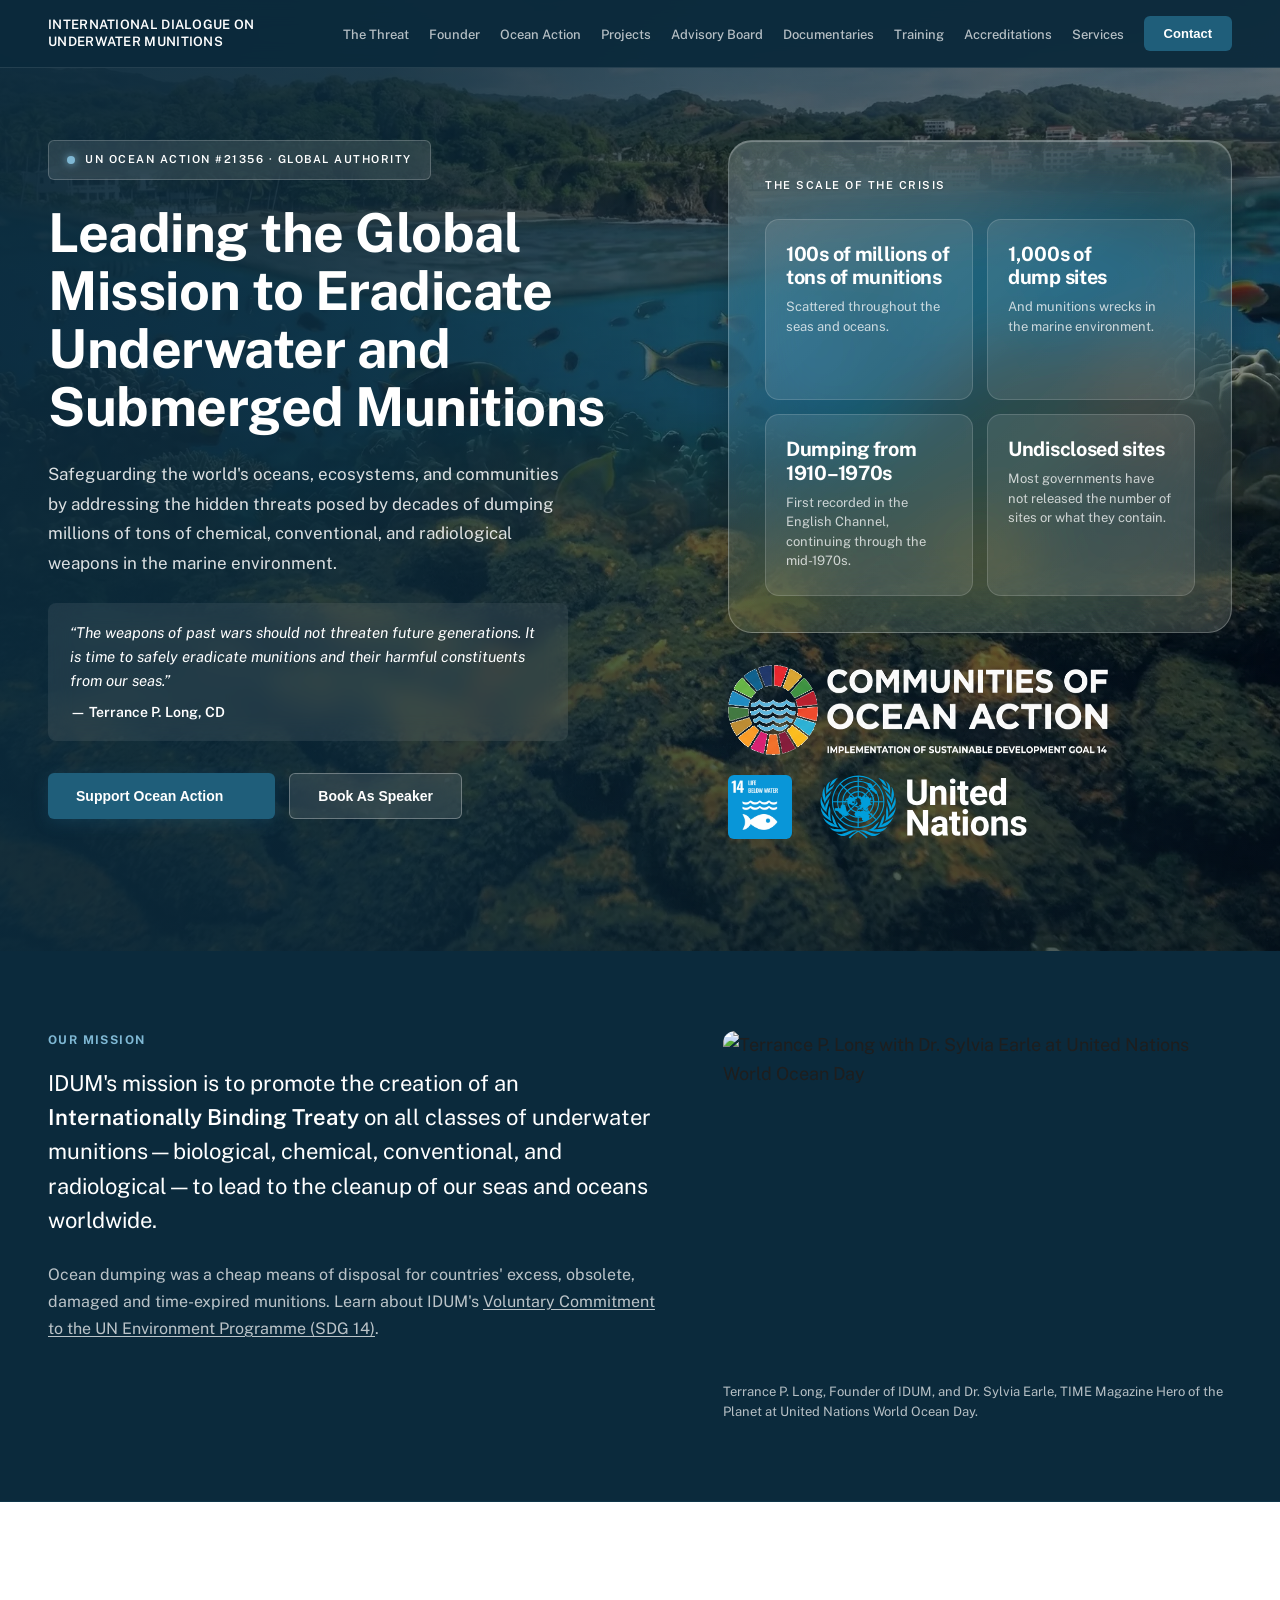
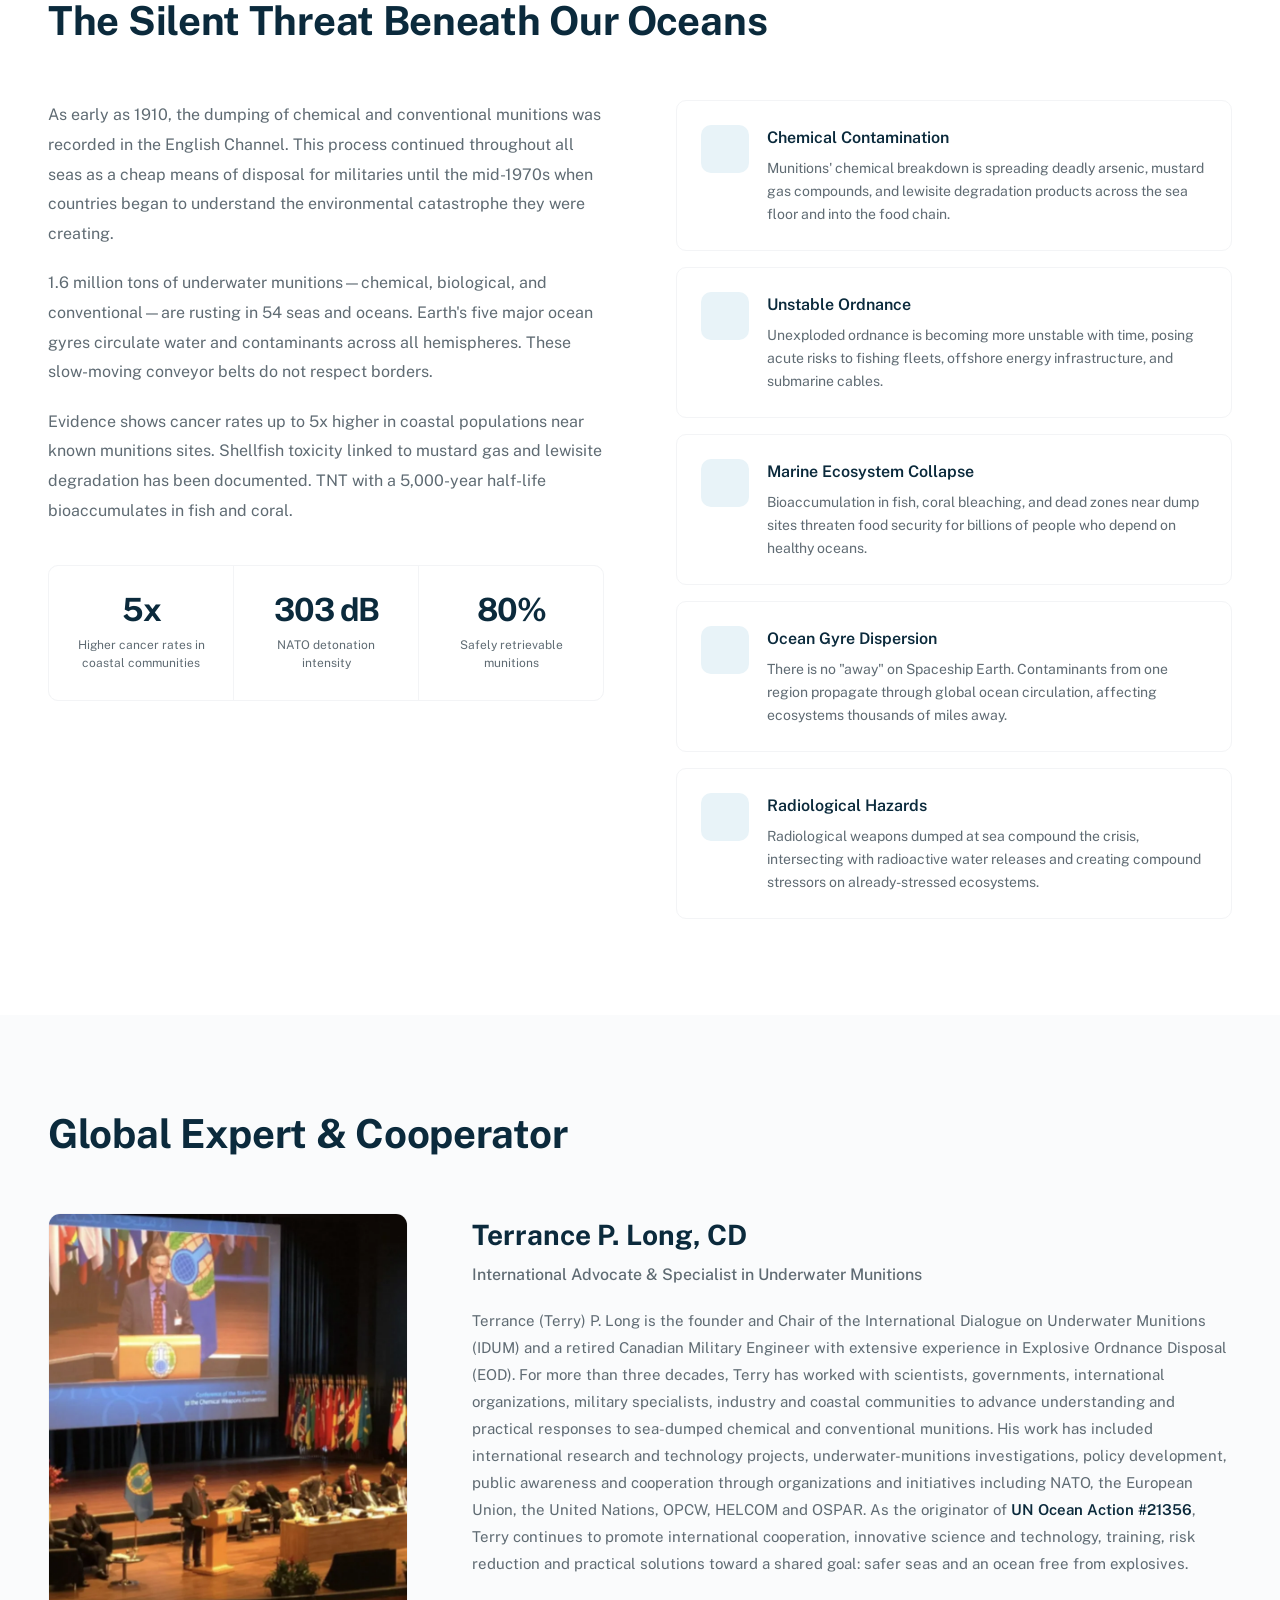
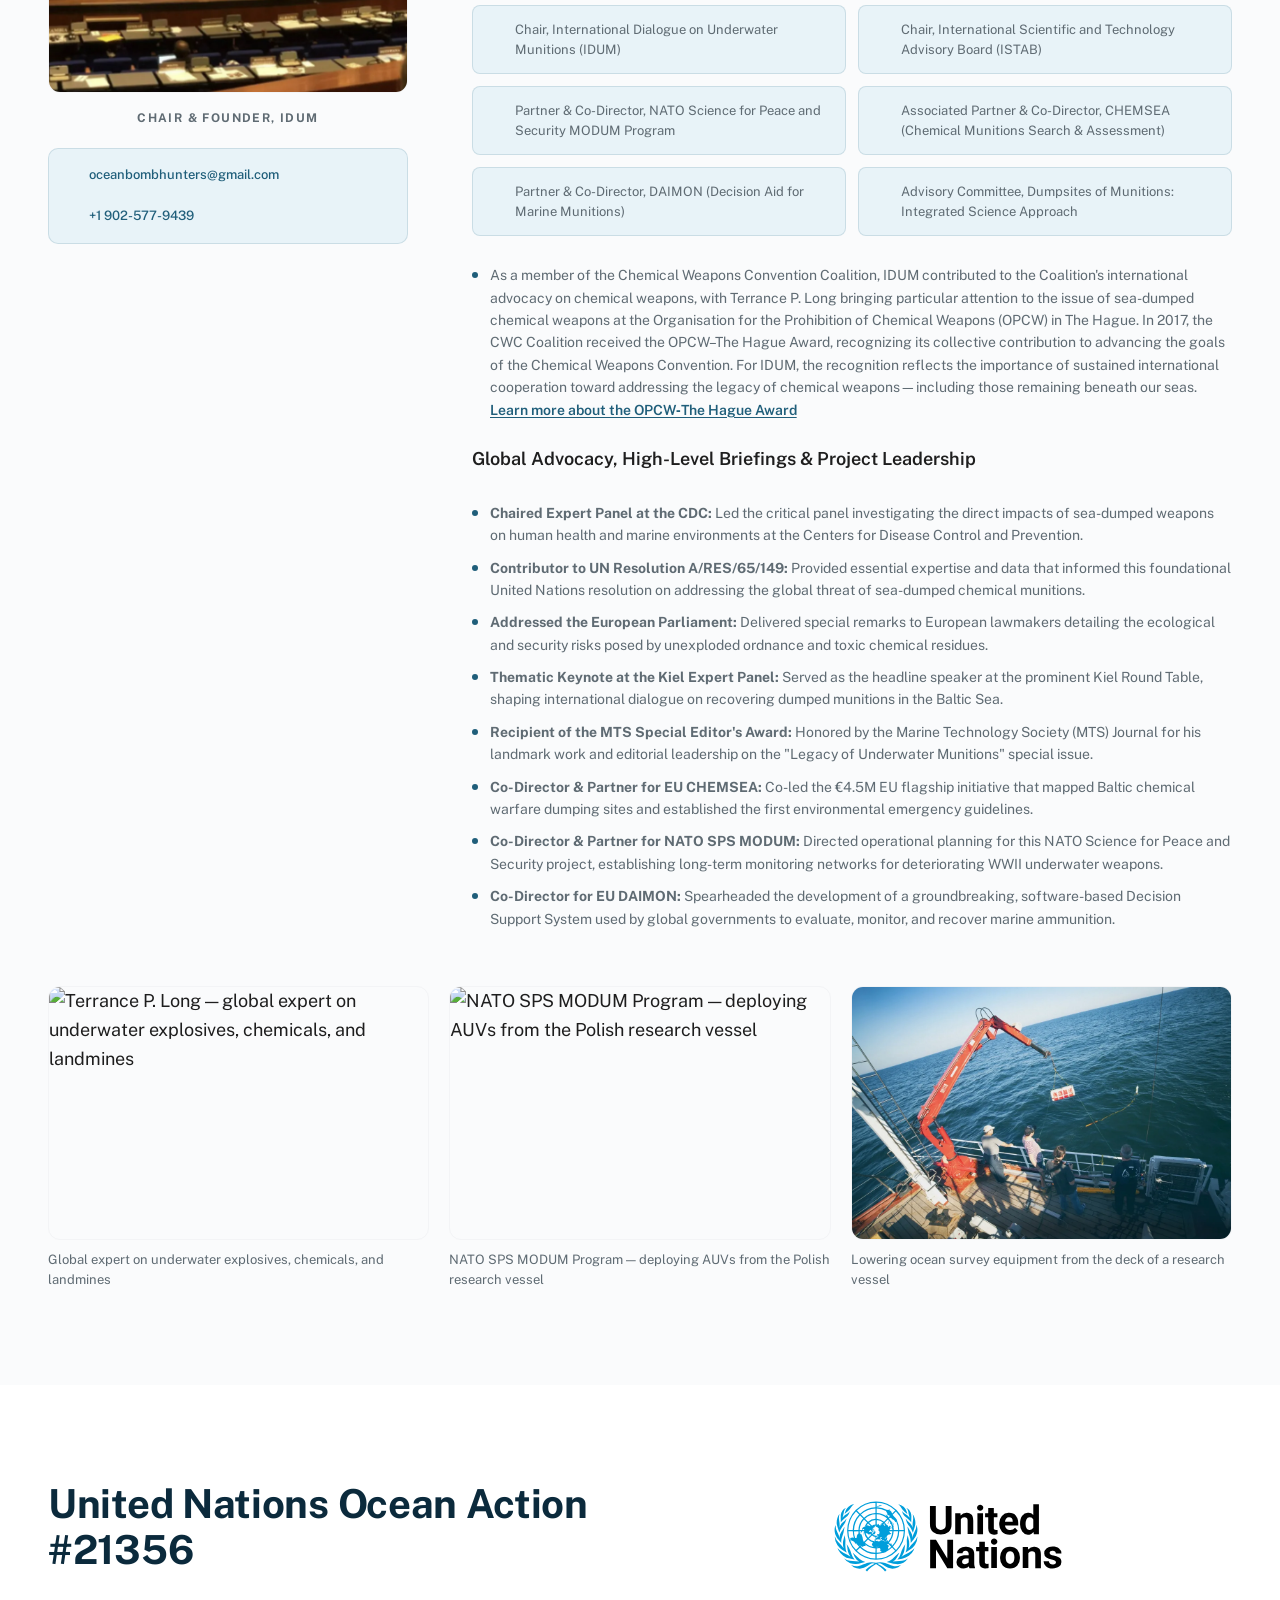
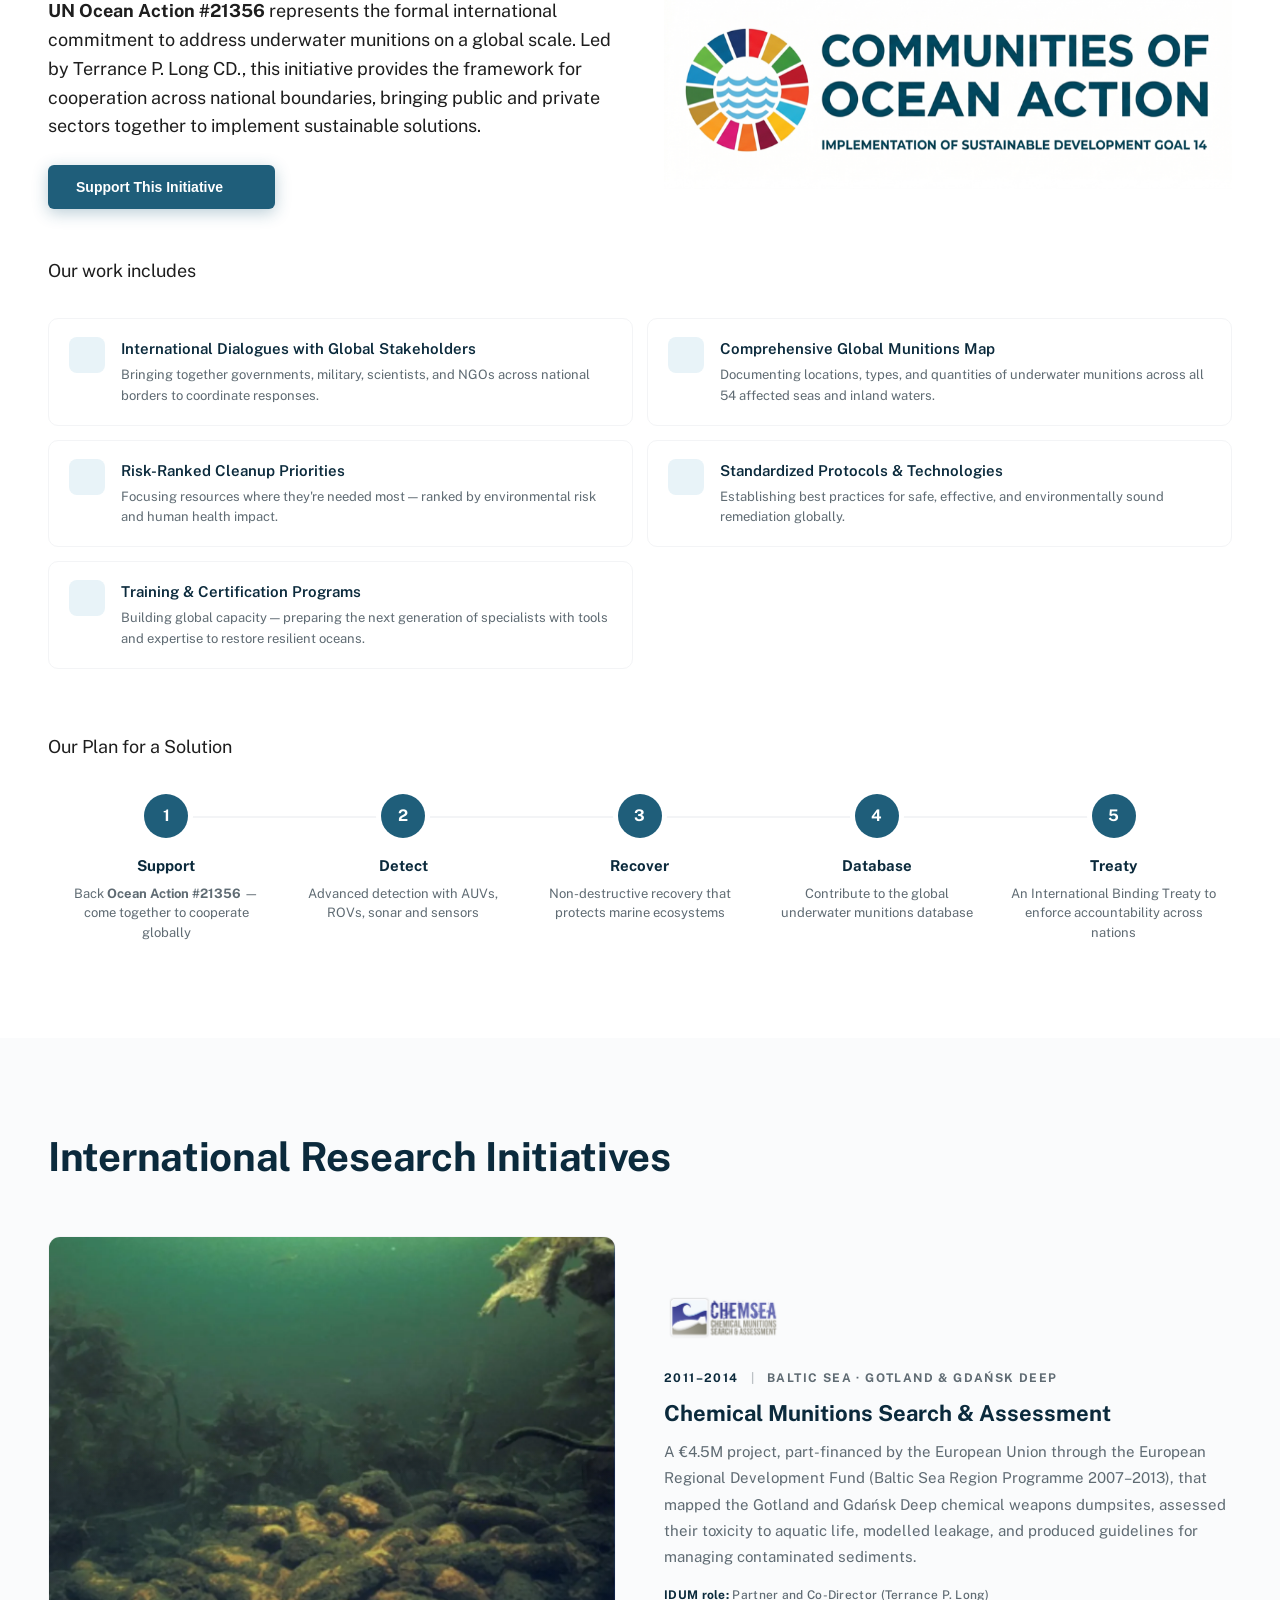
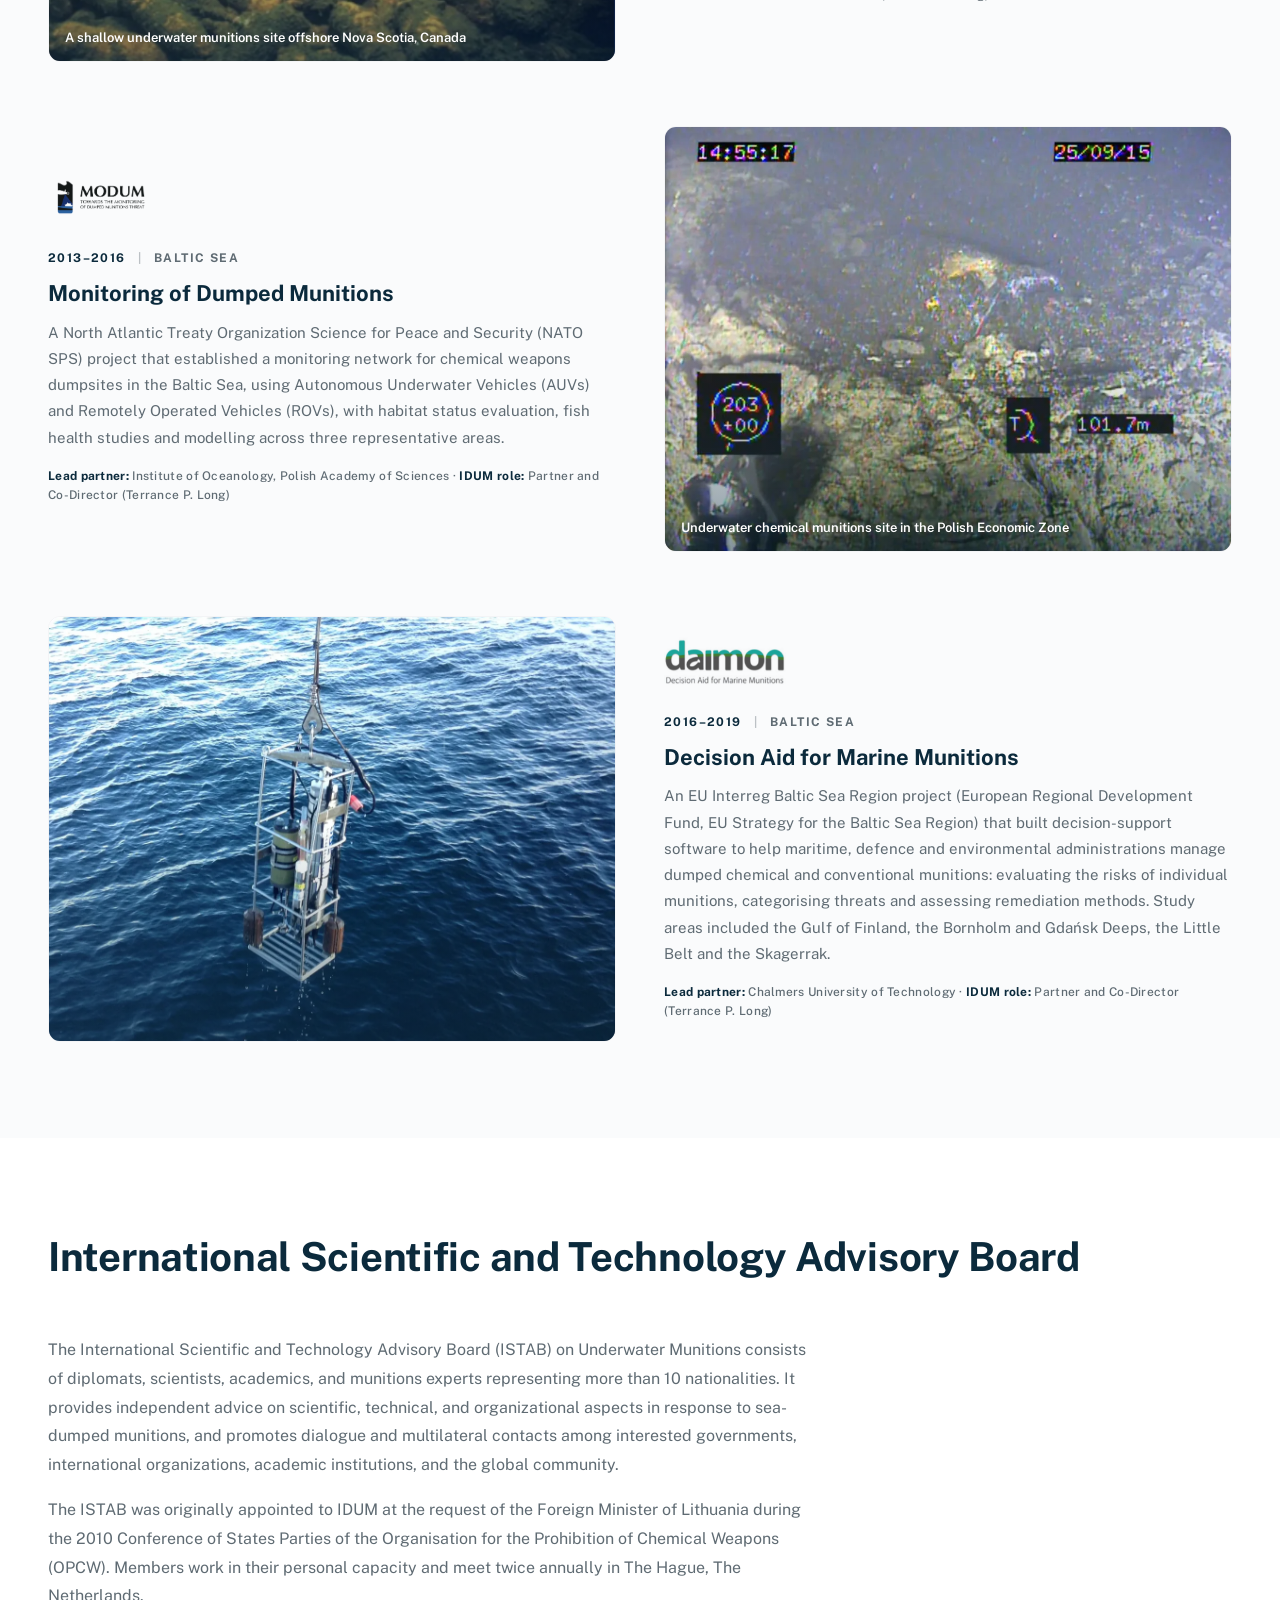
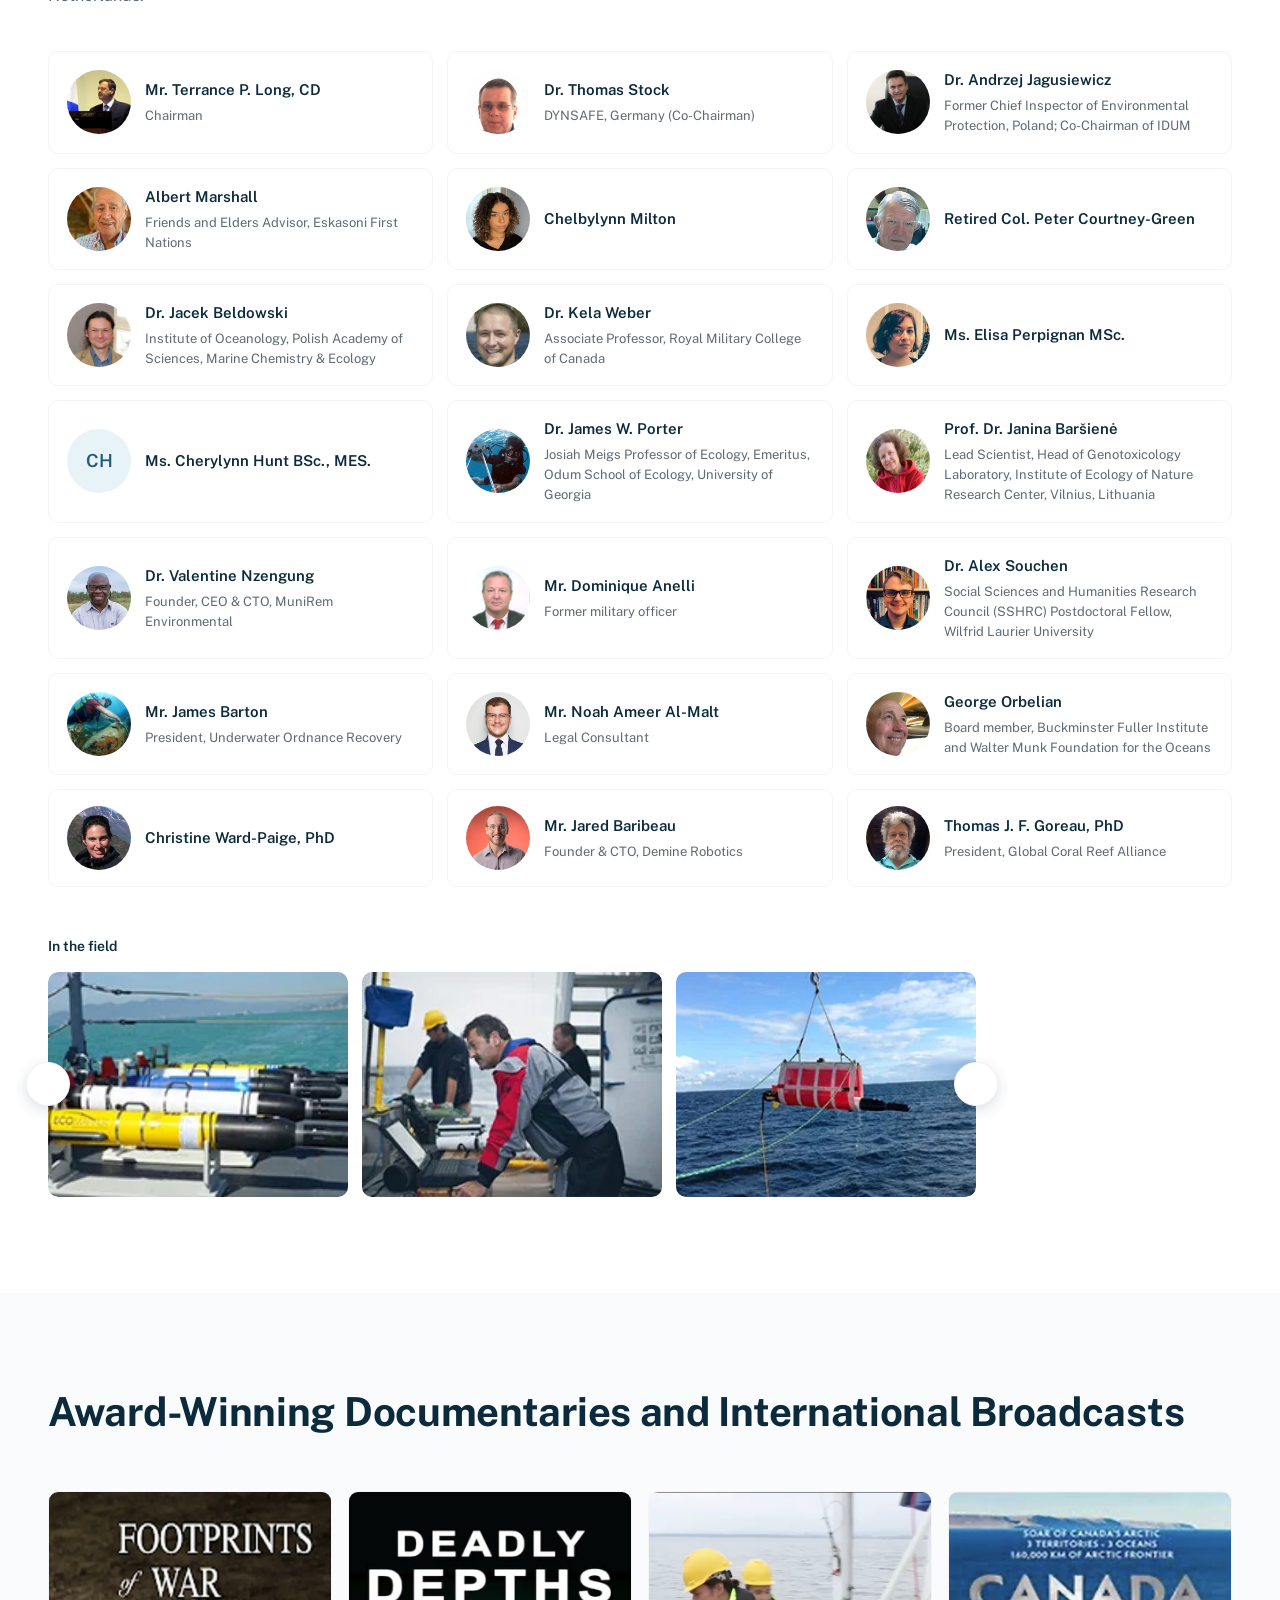
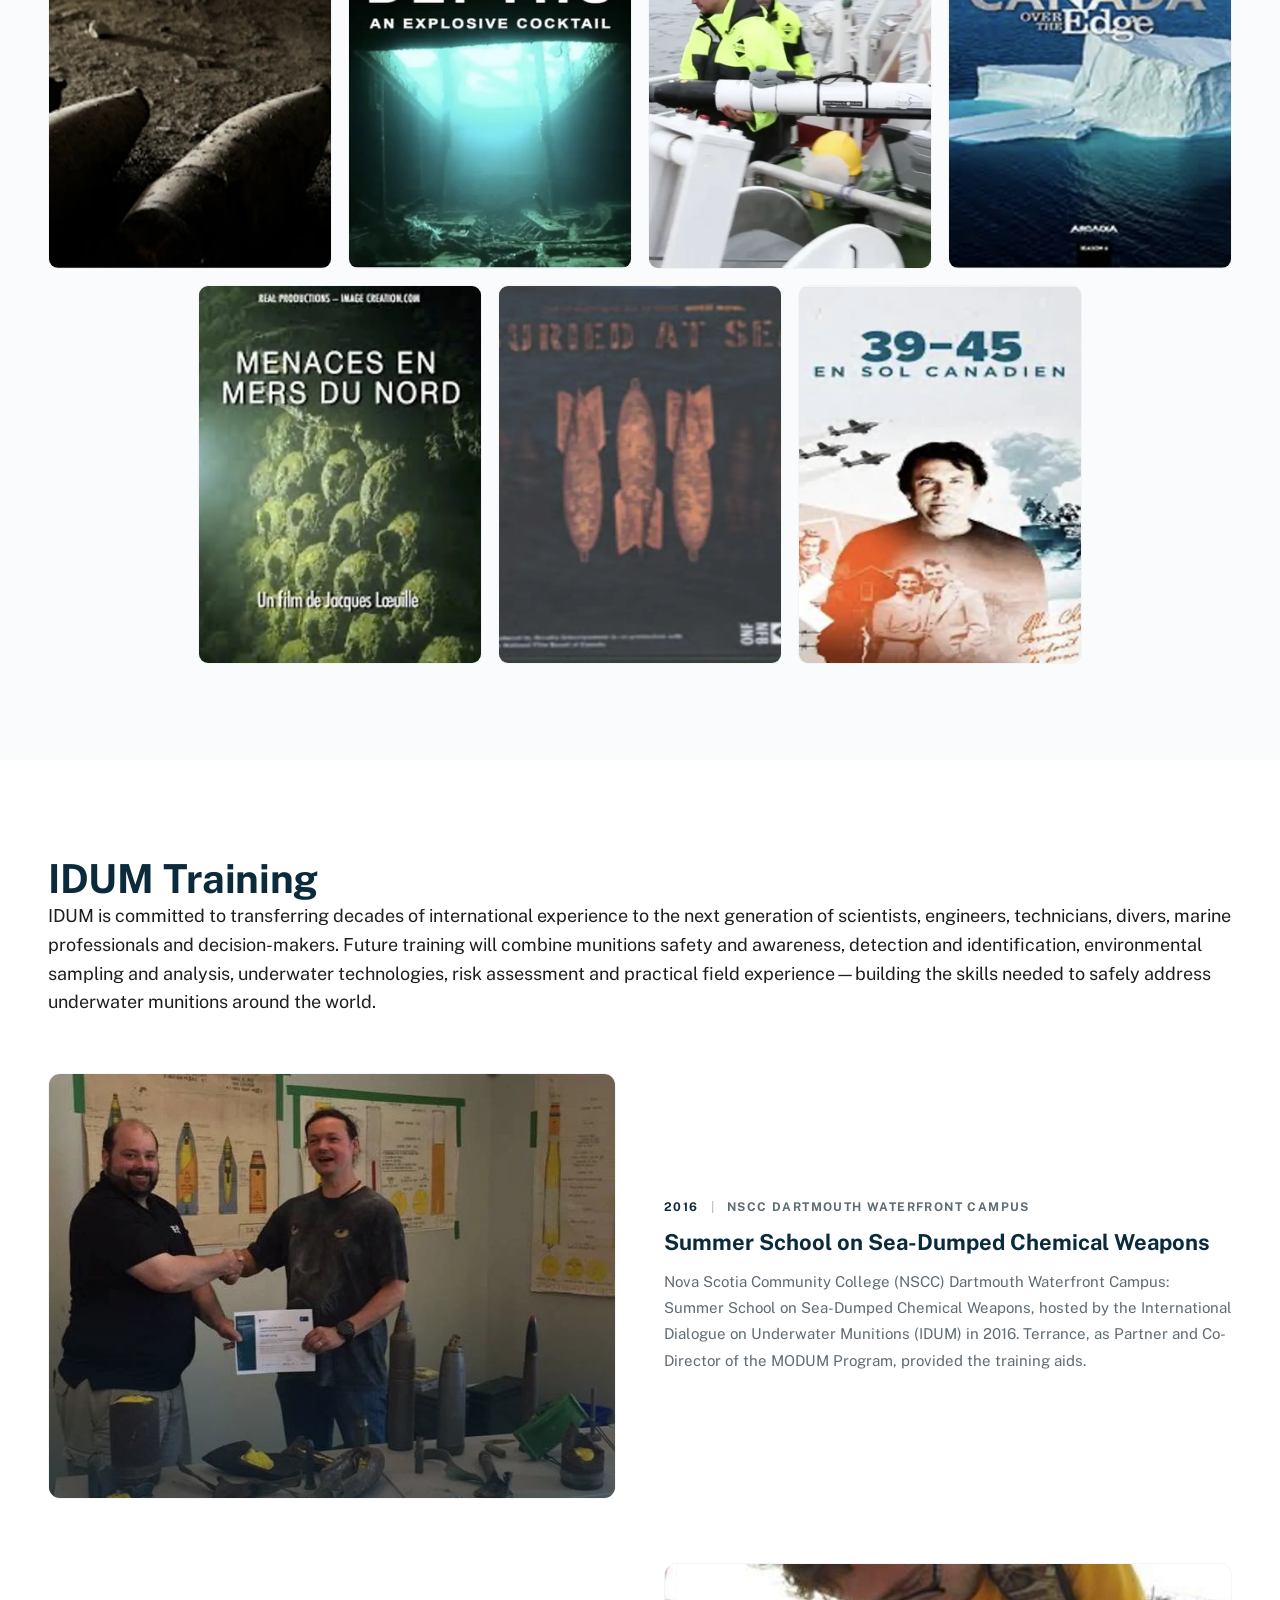
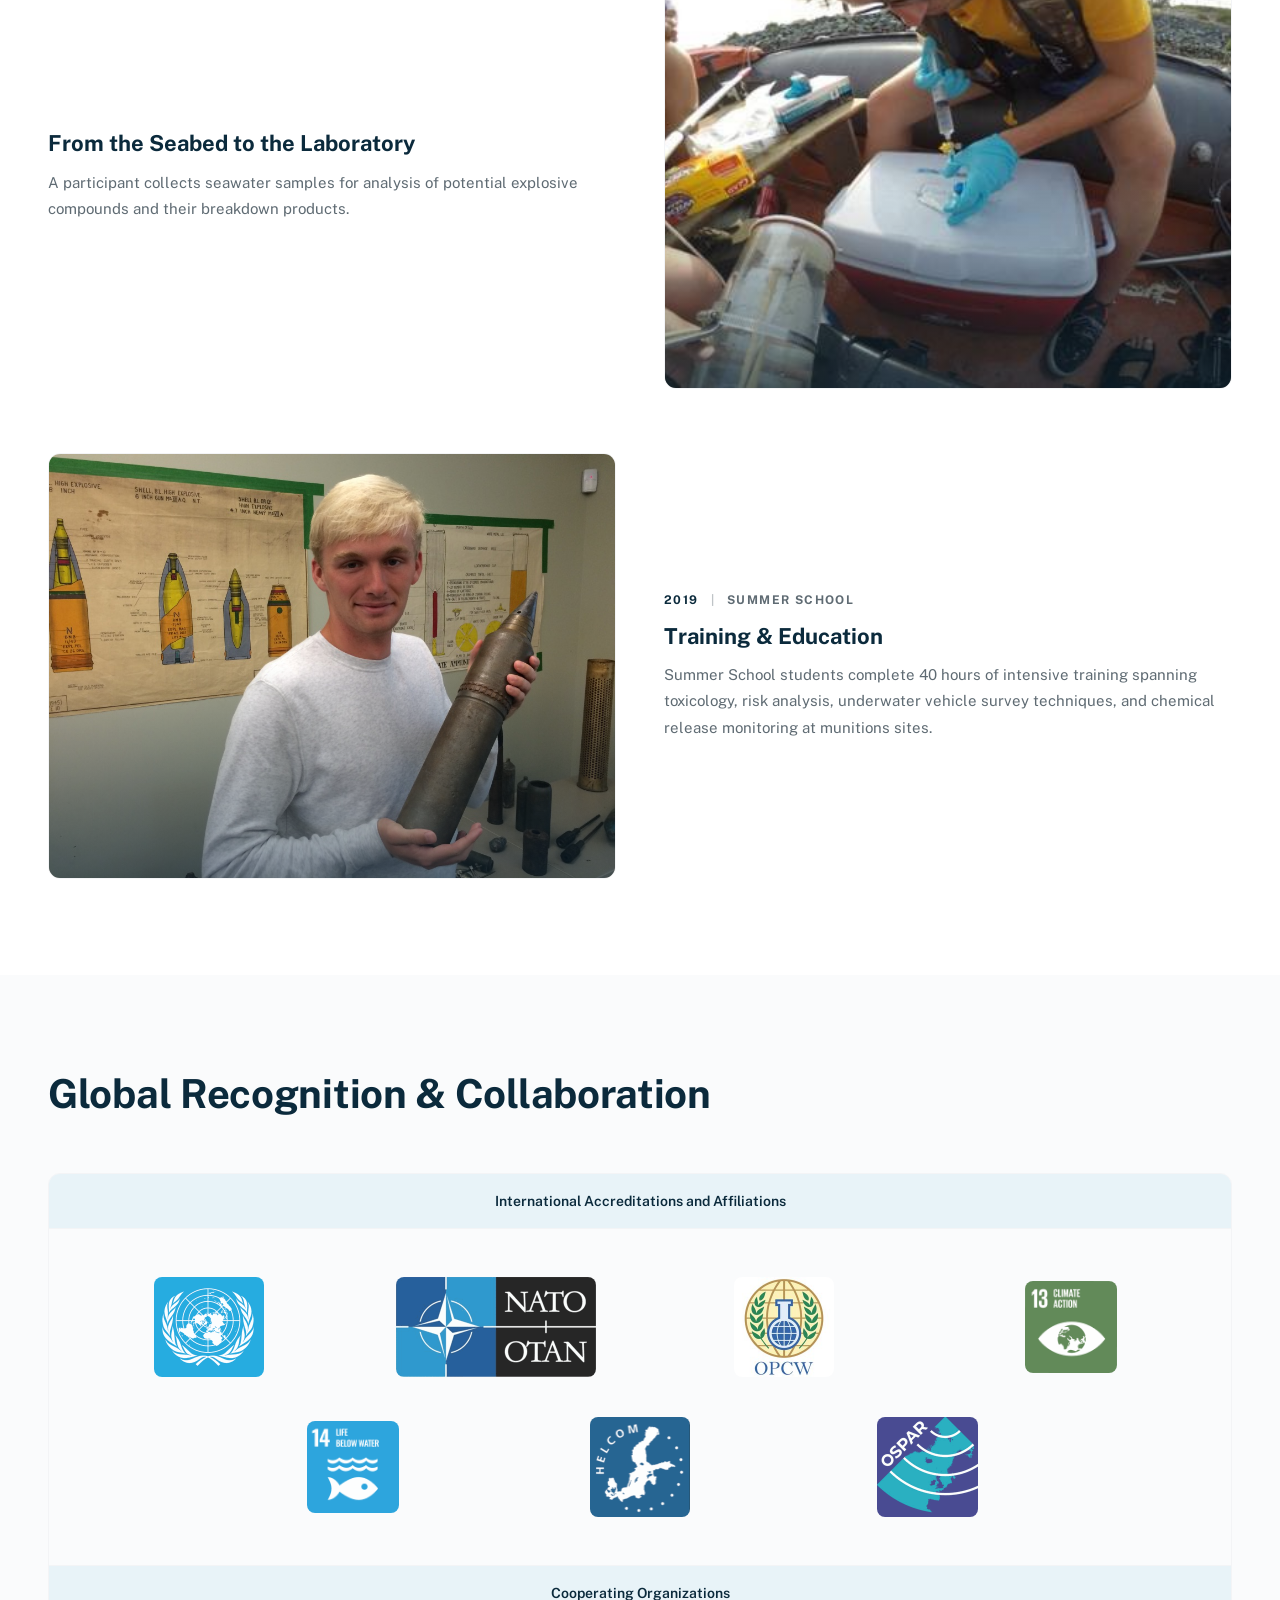
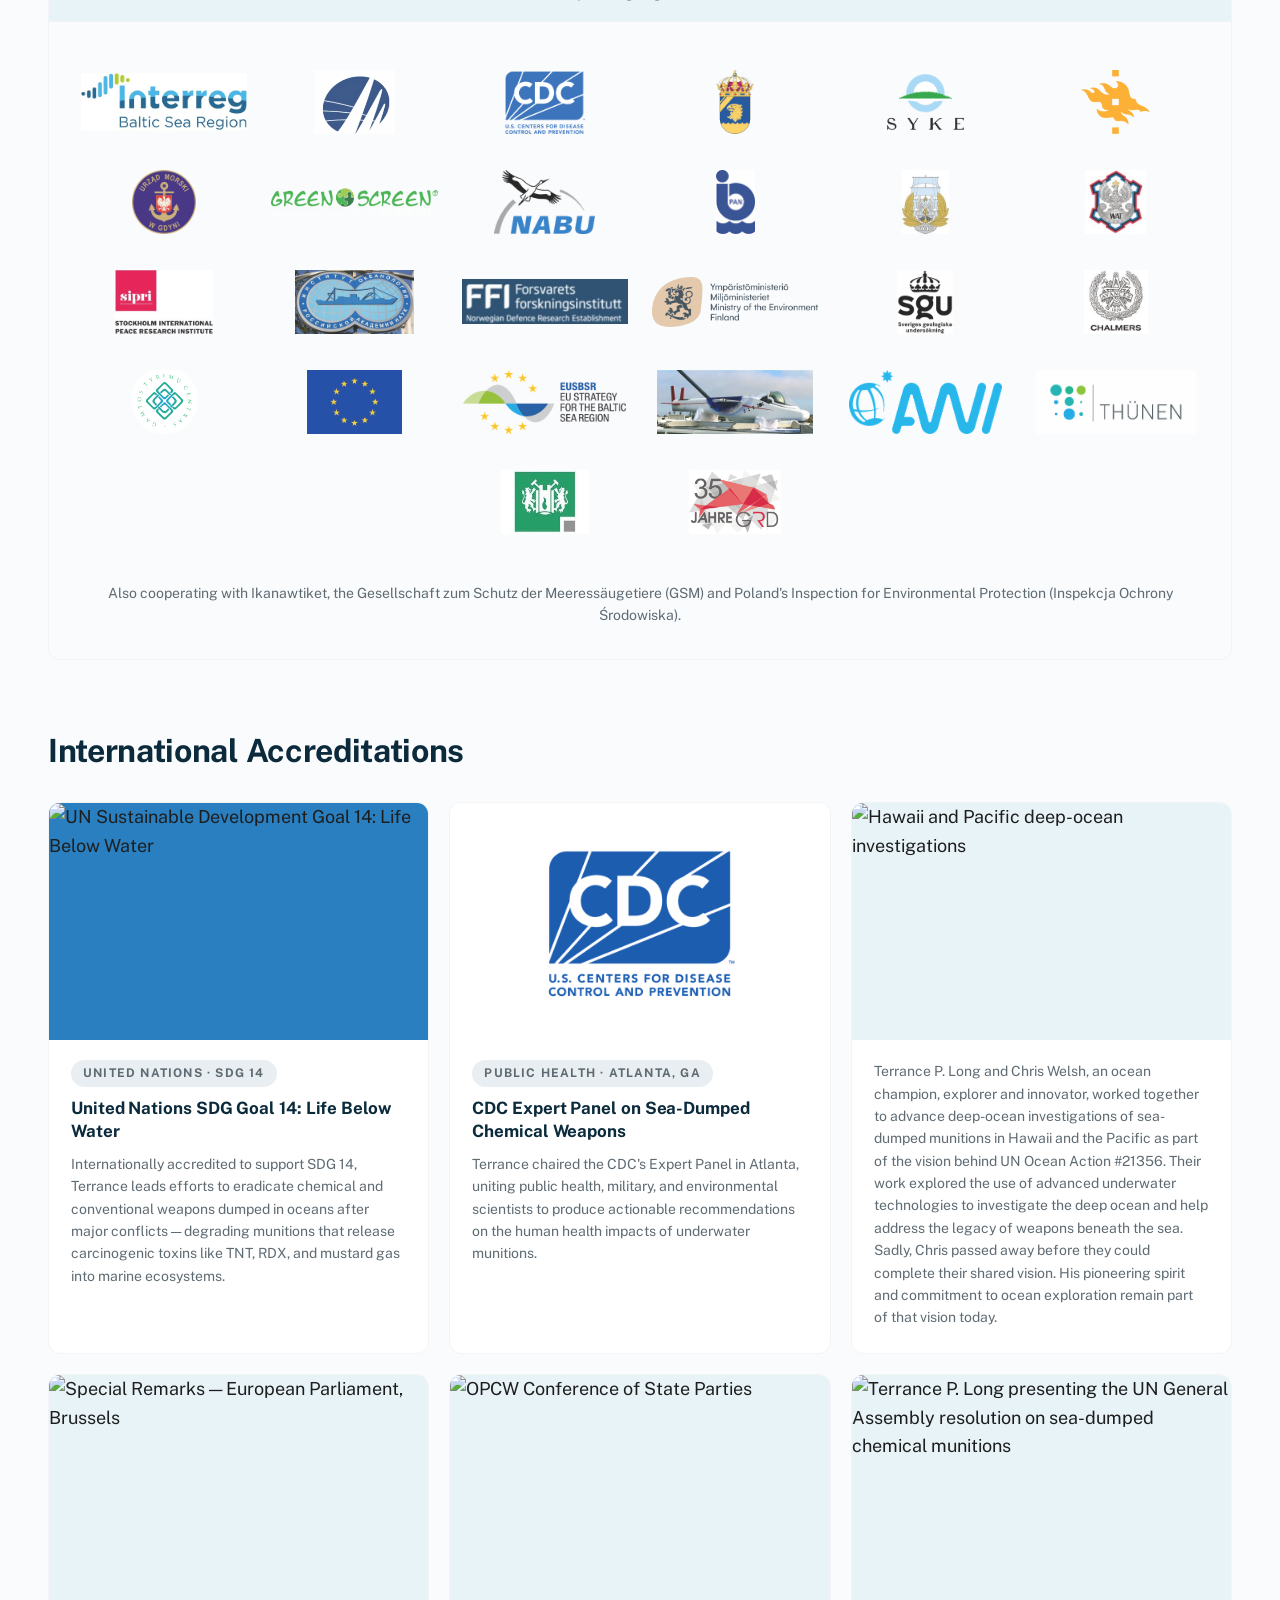
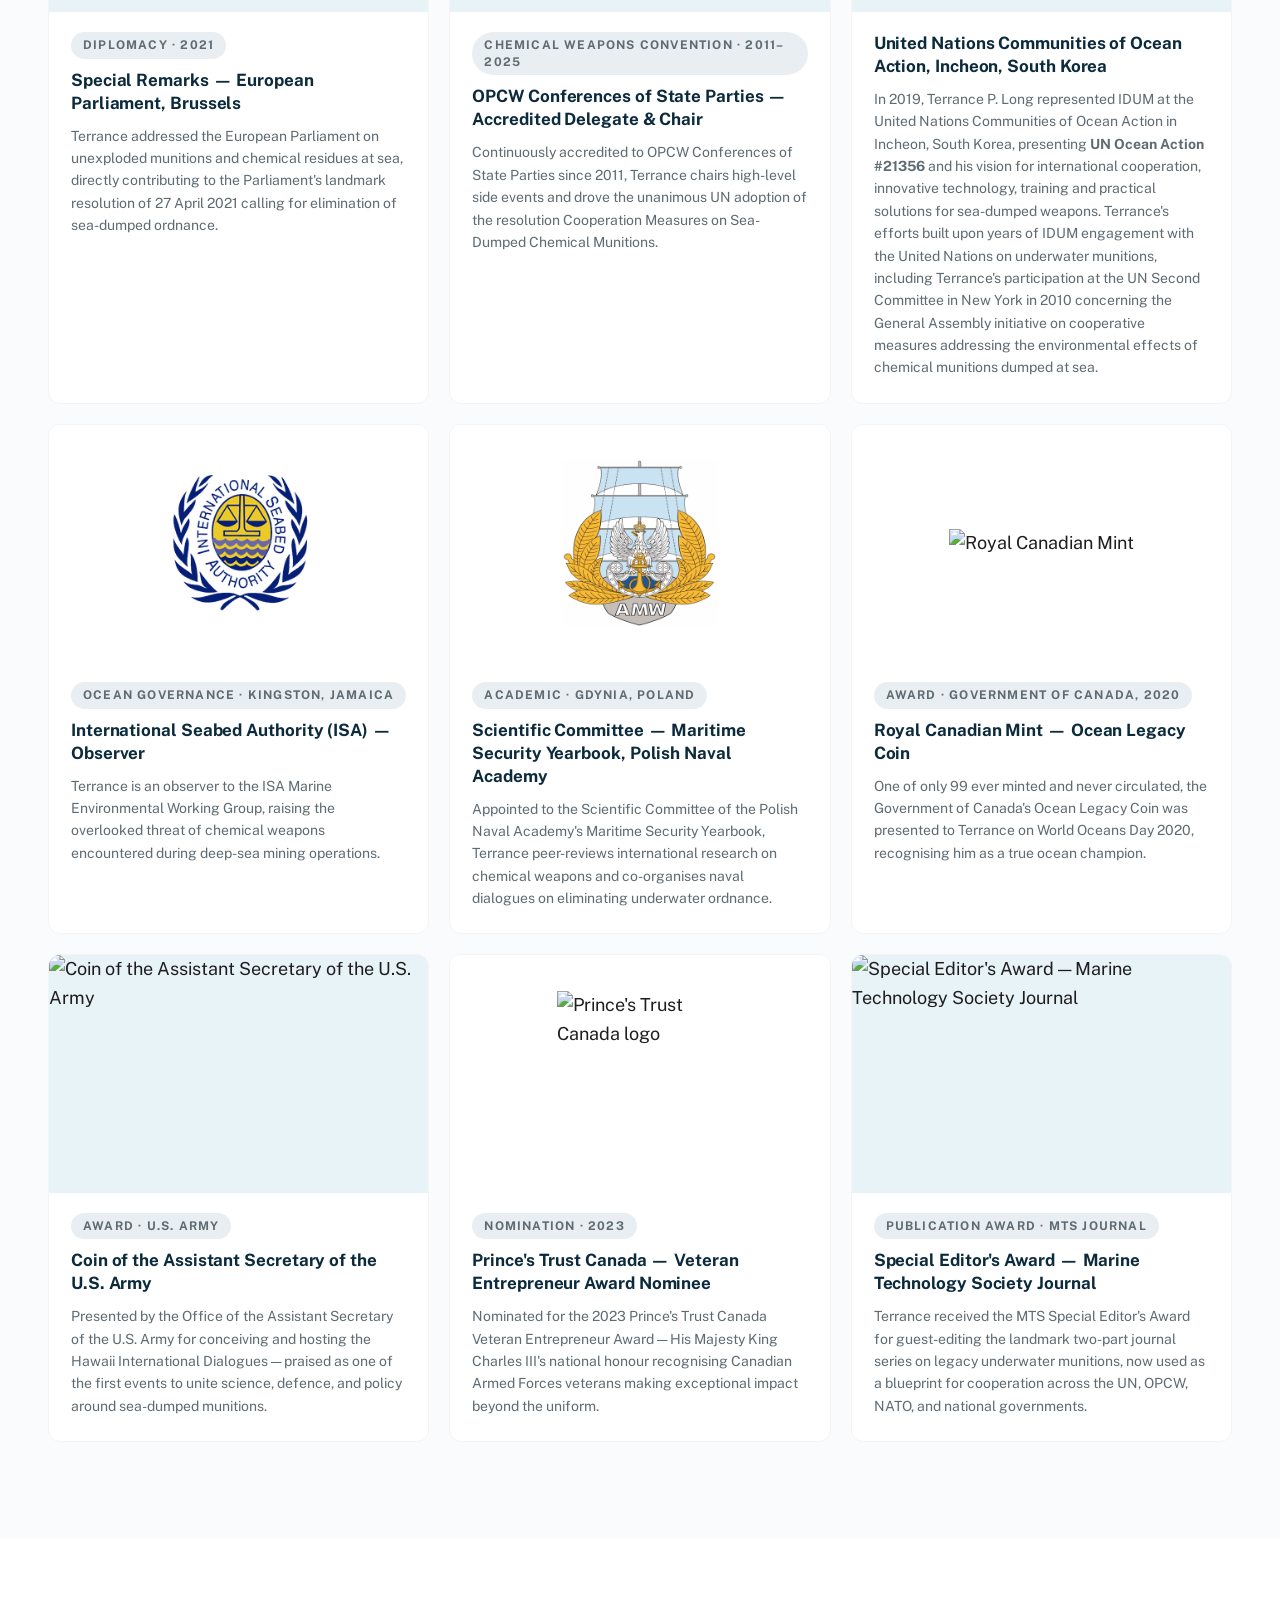
==== commit 991b146a: "Hold training captions 1 and 3 pending Terry's NATO clarification Terry's Oct 5 answer on naming NAT" ====
--- a/index.html
+++ b/index.html
@@ -774,8 +774,9 @@
       <p>IDUM is committed to transferring decades of international experience to the next generation of scientists, engineers, technicians, divers, marine professionals and decision-makers. Future training will combine munitions safety and awareness, detection and identification, environmental sampling and analysis, underwater technologies, risk assessment and practical field experience—building the skills needed to safely address underwater munitions around the world.</p>
     </div>
     <!-- Oct 4 call with Terry: three training photos with his captions.
-         Oct 5 email: Terry confirmed NATO stays named in captions 1 and 3
-         (NATO summer school hosted by IDUM). Photos 1-2 are low-resolution copies from
+         IDUM hosted the 2016 NATO Summer School at NSCC; don't imply NATO
+         is the sole accreditor. Terry's Oct 5 captions for photos 1 and 3
+         are on hold until he clarifies whether NATO should be named. Photos 1-2 are low-resolution copies from
          Terry's Sep 14 doc; swap in originals when he sends them. -->
     <div class="projects-list">
 
@@ -791,8 +792,8 @@
             <span class="project-meta-sep">|</span>
             <span class="project-meta-loc">NSCC Dartmouth Waterfront Campus</span>
           </div>
-          <div class="project-title">Building the Next Generation of Experts</div>
-          <p class="project-desc">A participant receives their certificate after completing the NATO Summer School on Sea-Dumped Weapons from Dr. Jacek Beldowski, Institute of Oceanology, Polish Academy of Sciences, Marine Chemistry &amp; Ecology.</p>
+          <div class="project-title">Summer School on Sea-Dumped Chemical Weapons</div>
+          <p class="project-desc">Nova Scotia Community College (NSCC) Dartmouth Waterfront Campus: Summer School on Sea-Dumped Chemical Weapons, hosted by the International Dialogue on Underwater Munitions (IDUM) in 2016. Terrance, as Partner and Co-Director of the MODUM Program, provided the training aids.</p>
         </div>
       </div>
 
@@ -820,8 +821,8 @@
             <span class="project-meta-sep">|</span>
             <span class="project-meta-loc">Summer School</span>
           </div>
-          <div class="project-title">Hands-on Munitions Awareness</div>
-          <p class="project-desc">A participant displays a munitions training aid during the NATO Science for Peace and Security Summer School hosted by IDUM at NSCC Waterfront Campus in Dartmouth, Nova Scotia.</p>
+          <div class="project-title">Training &amp; Education</div>
+          <p class="project-desc">Summer School students complete 40 hours of intensive training spanning toxicology, risk analysis, underwater vehicle survey techniques, and chemical release monitoring at munitions sites.</p>
         </div>
       </div>
     </div>
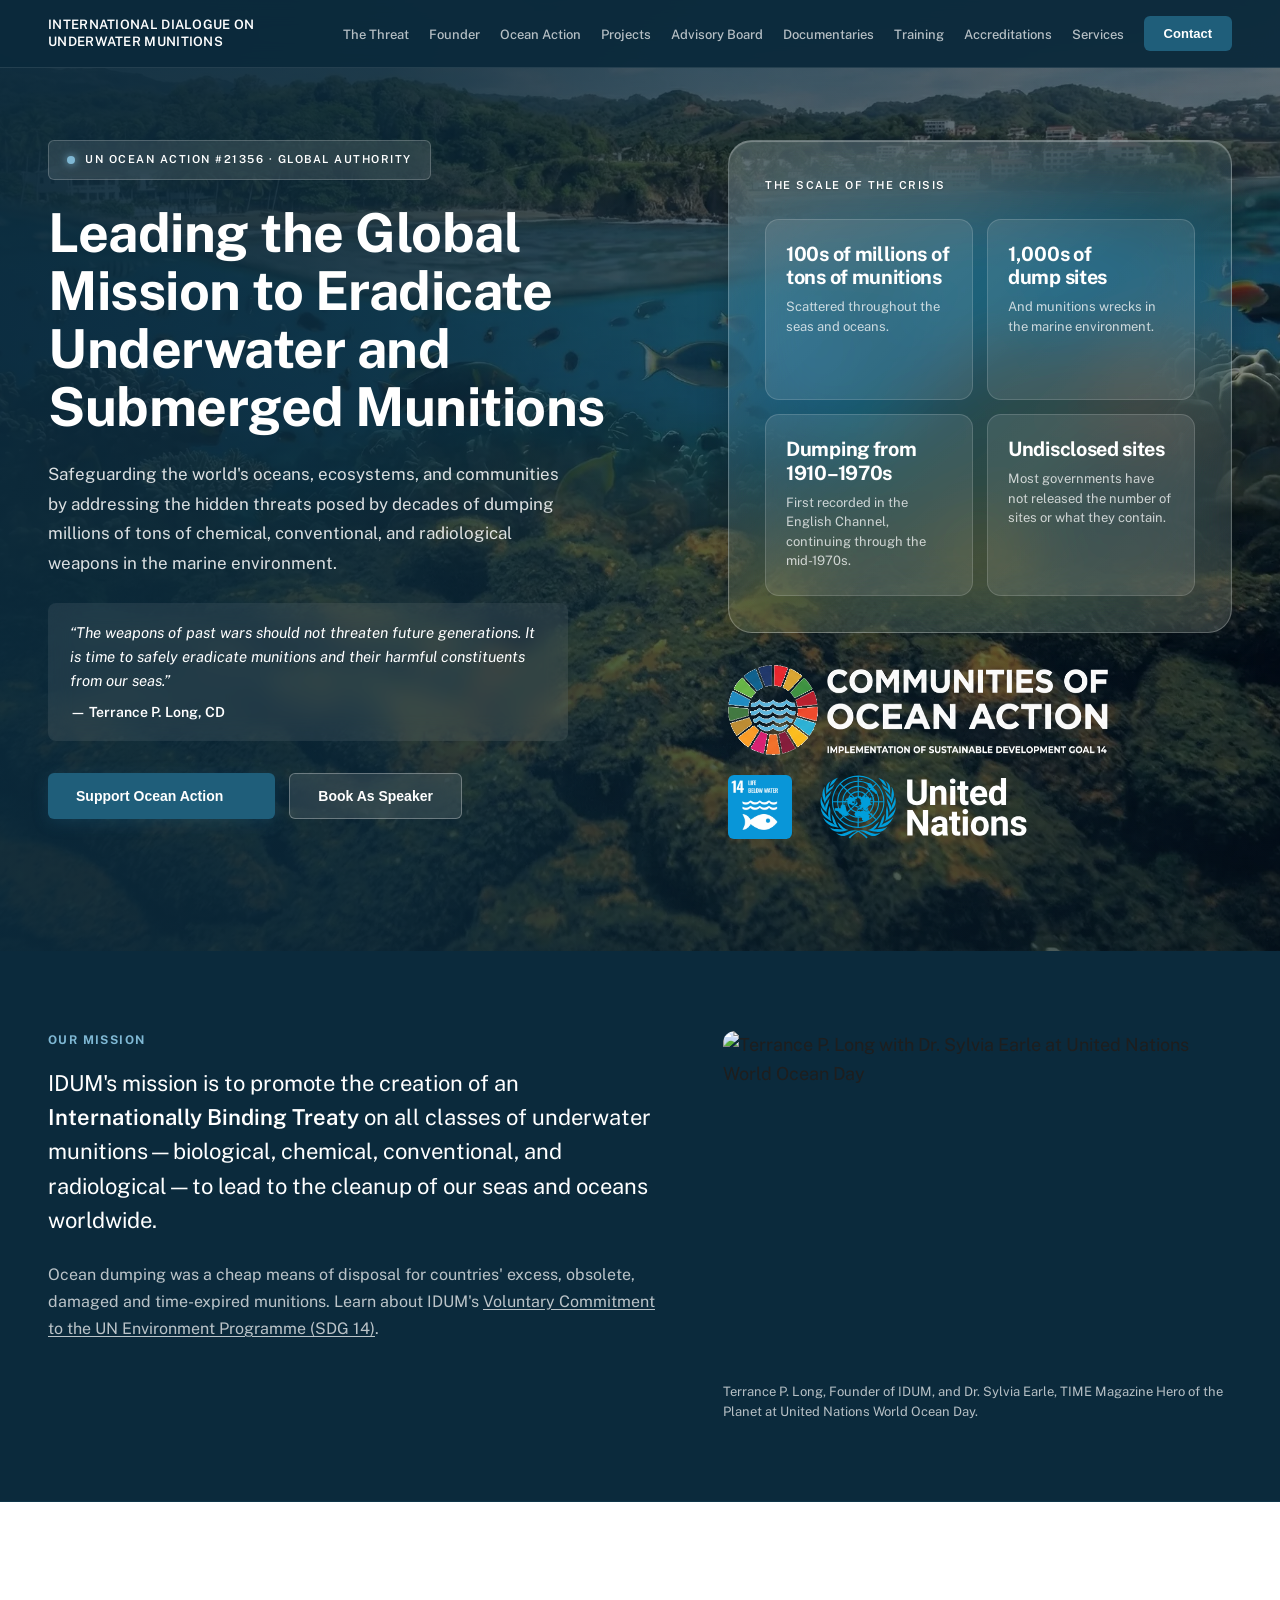
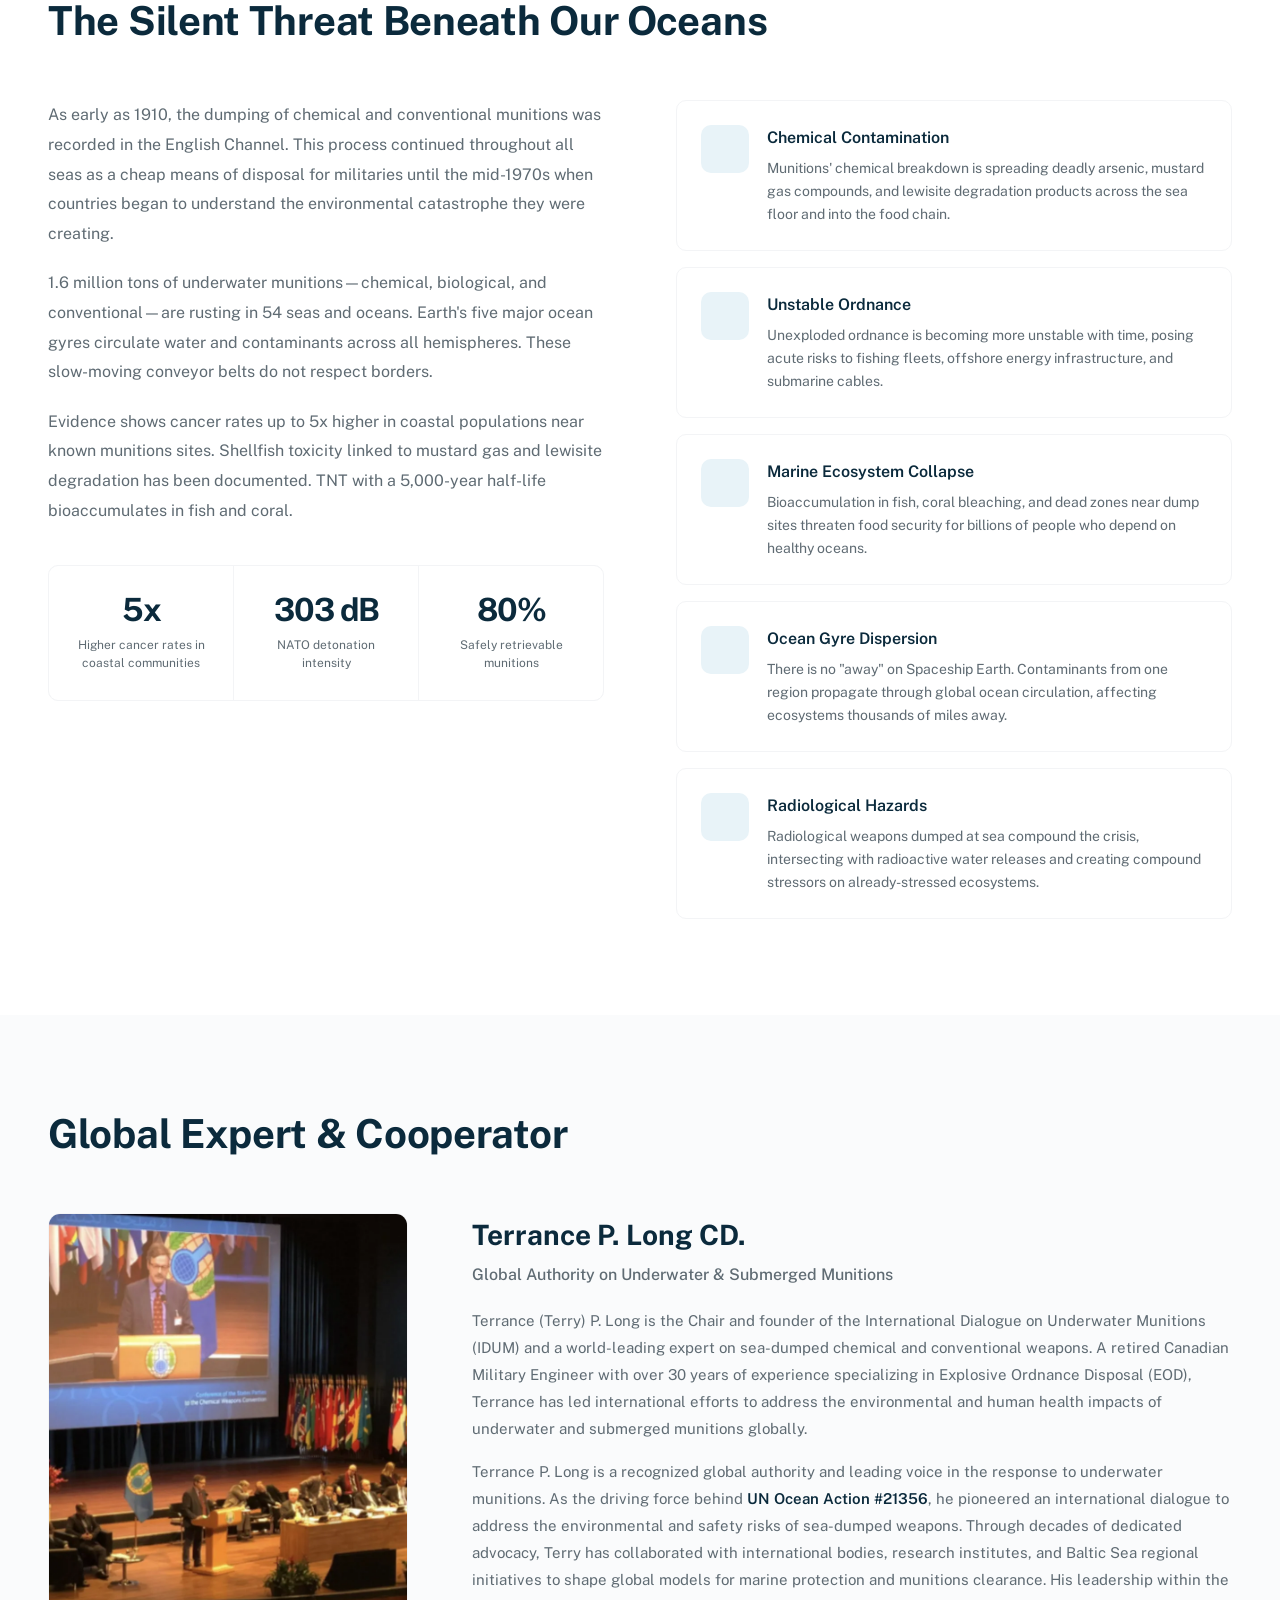
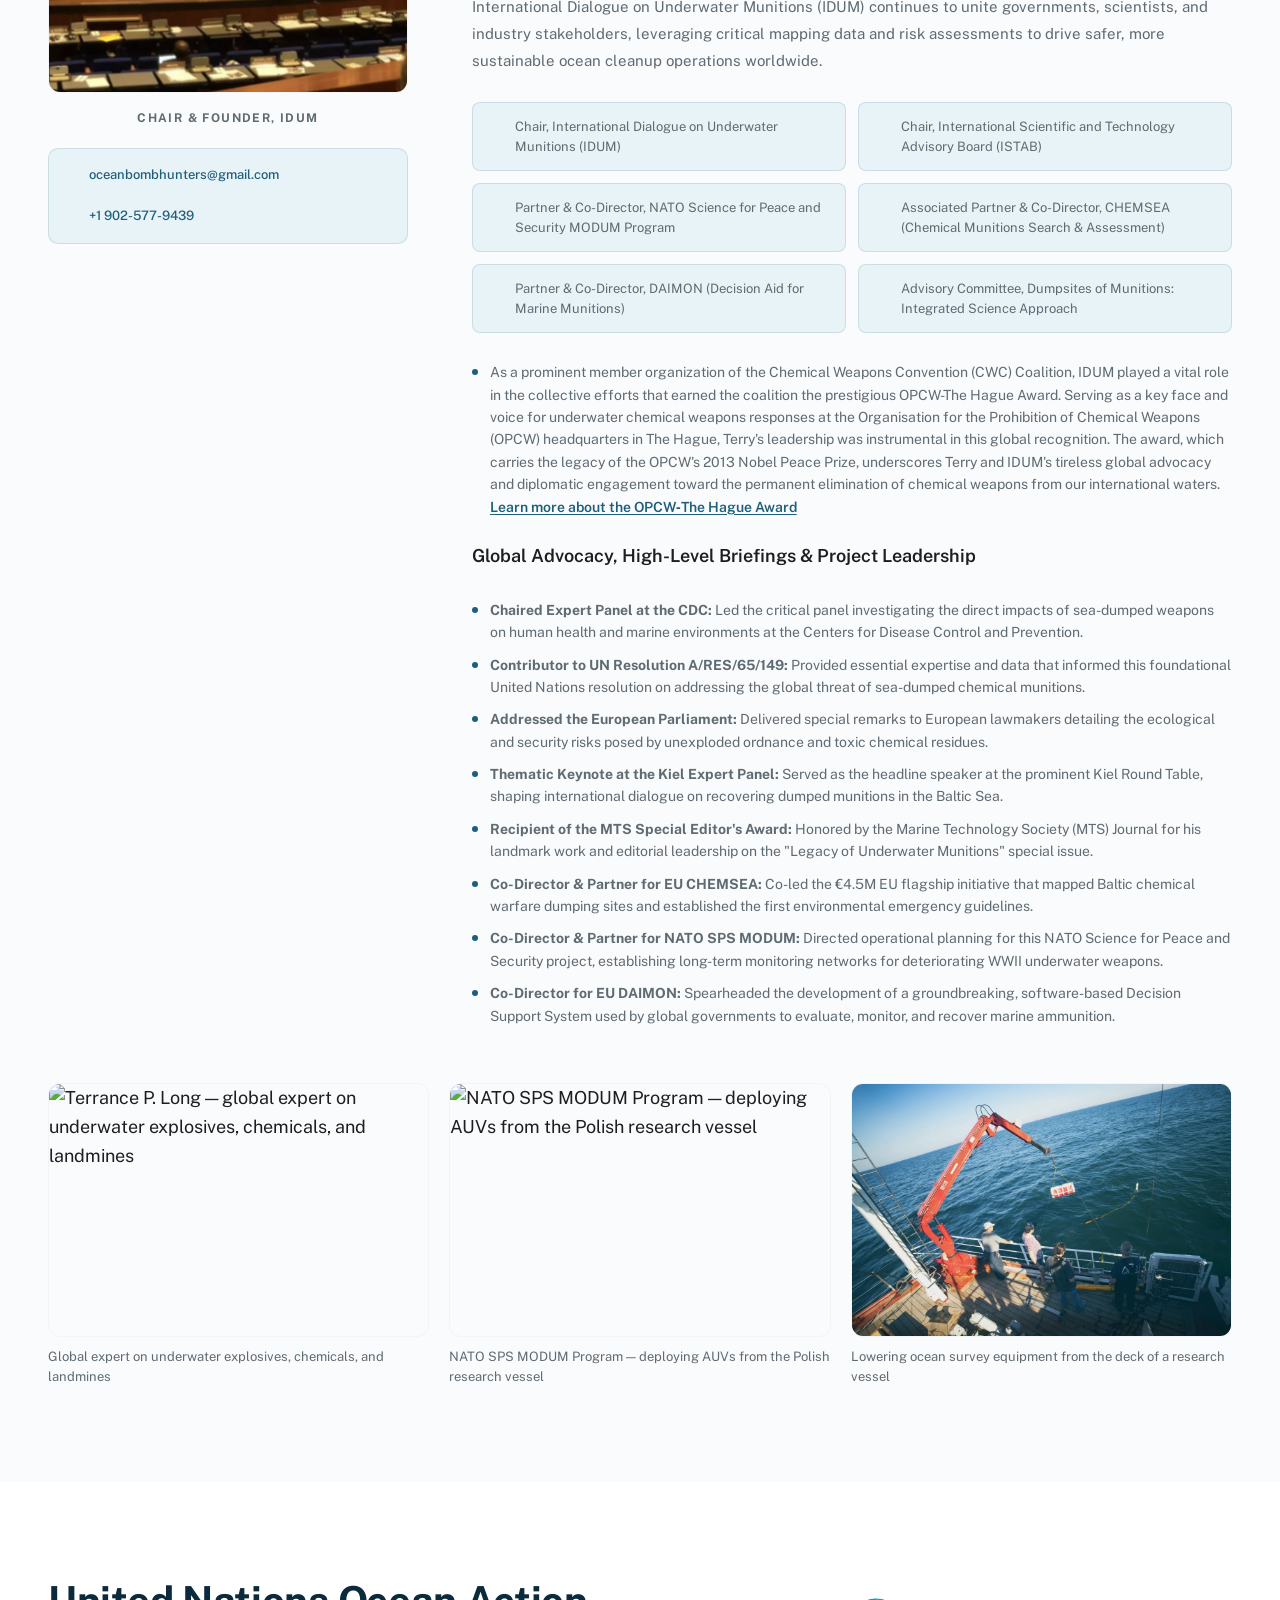
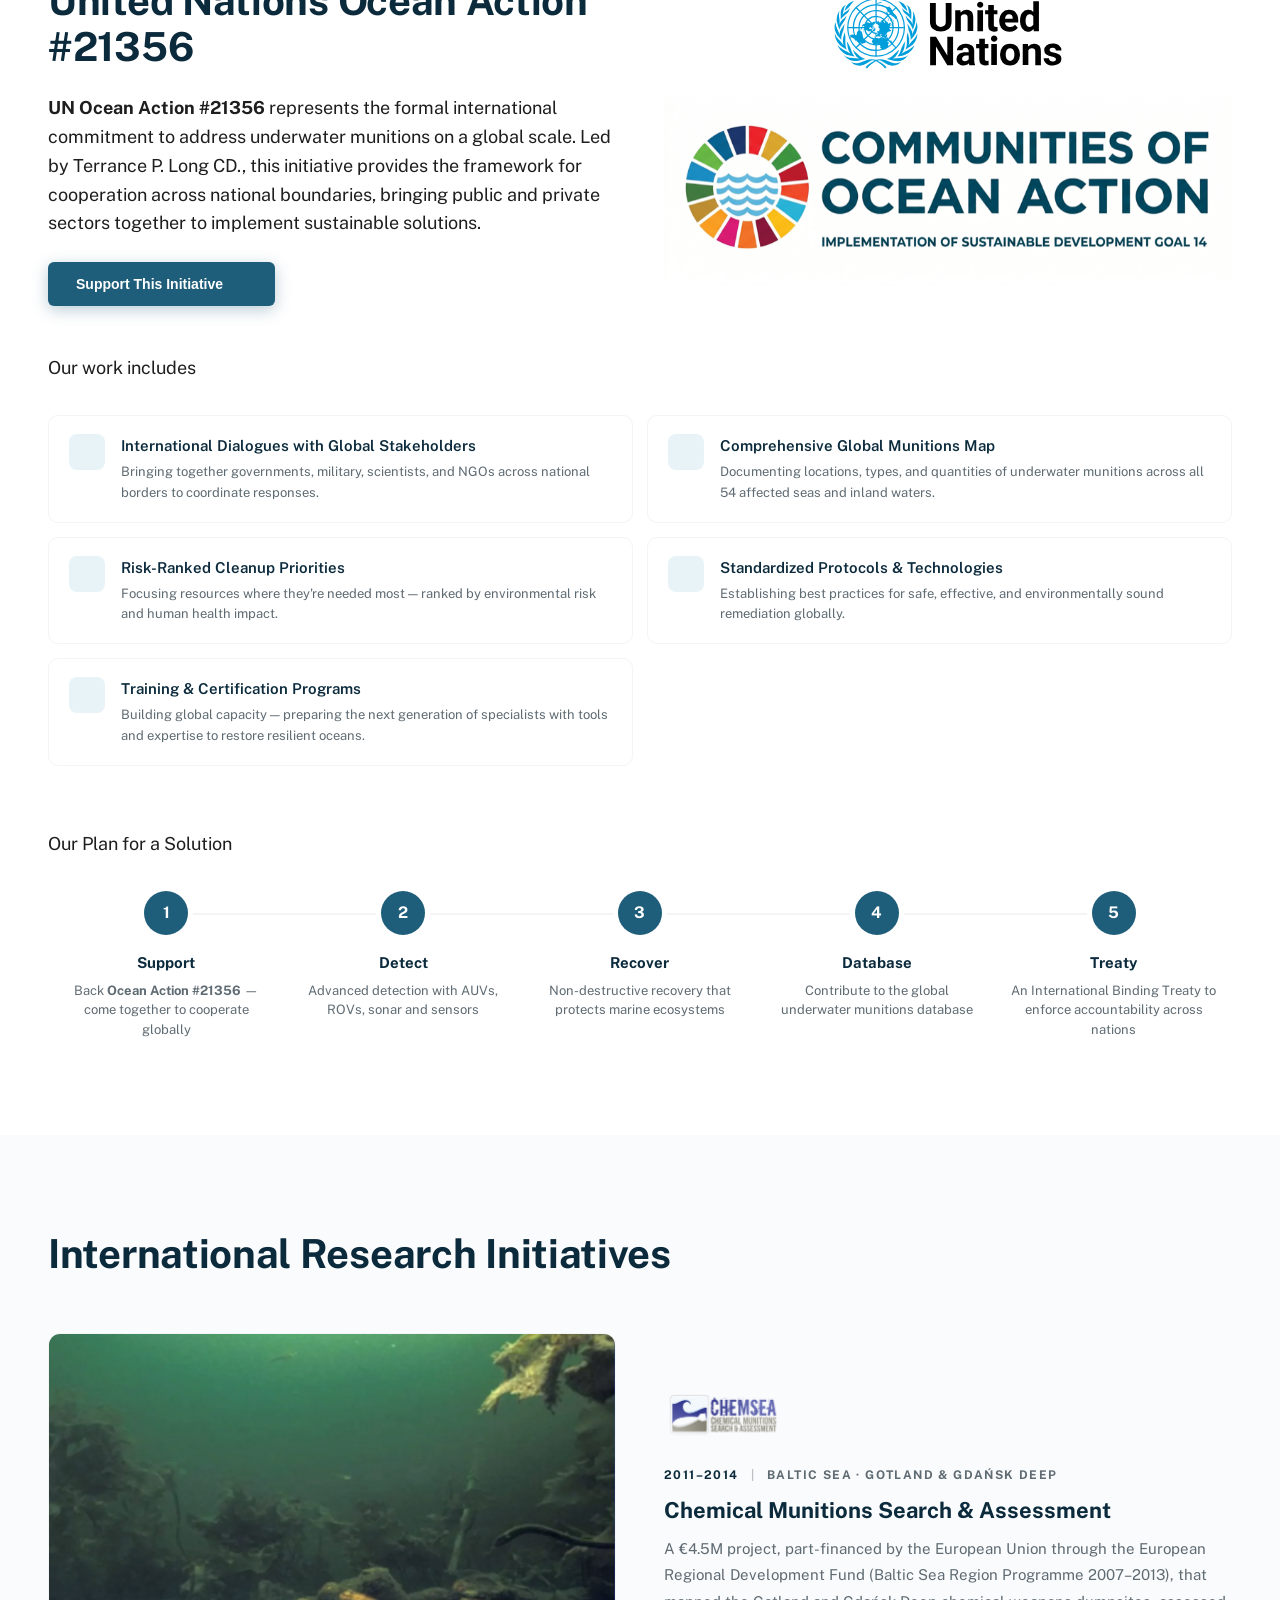
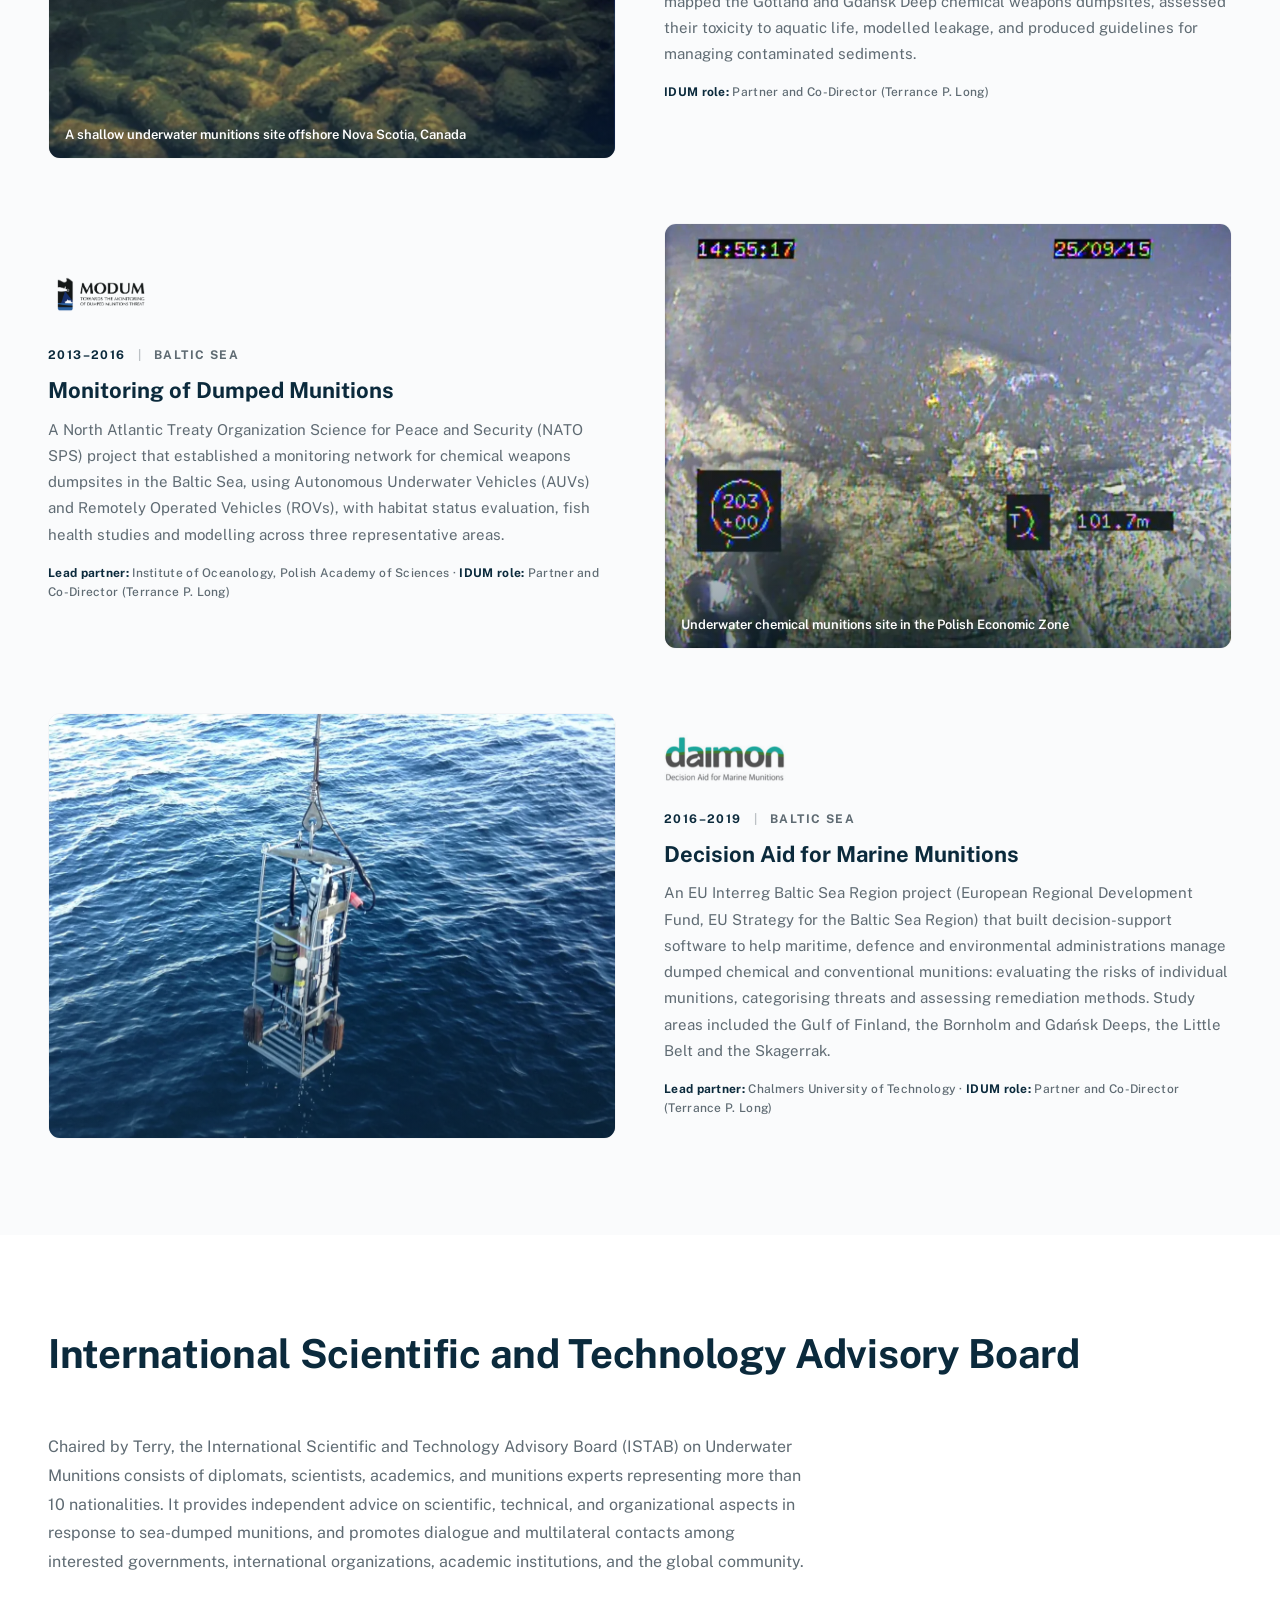
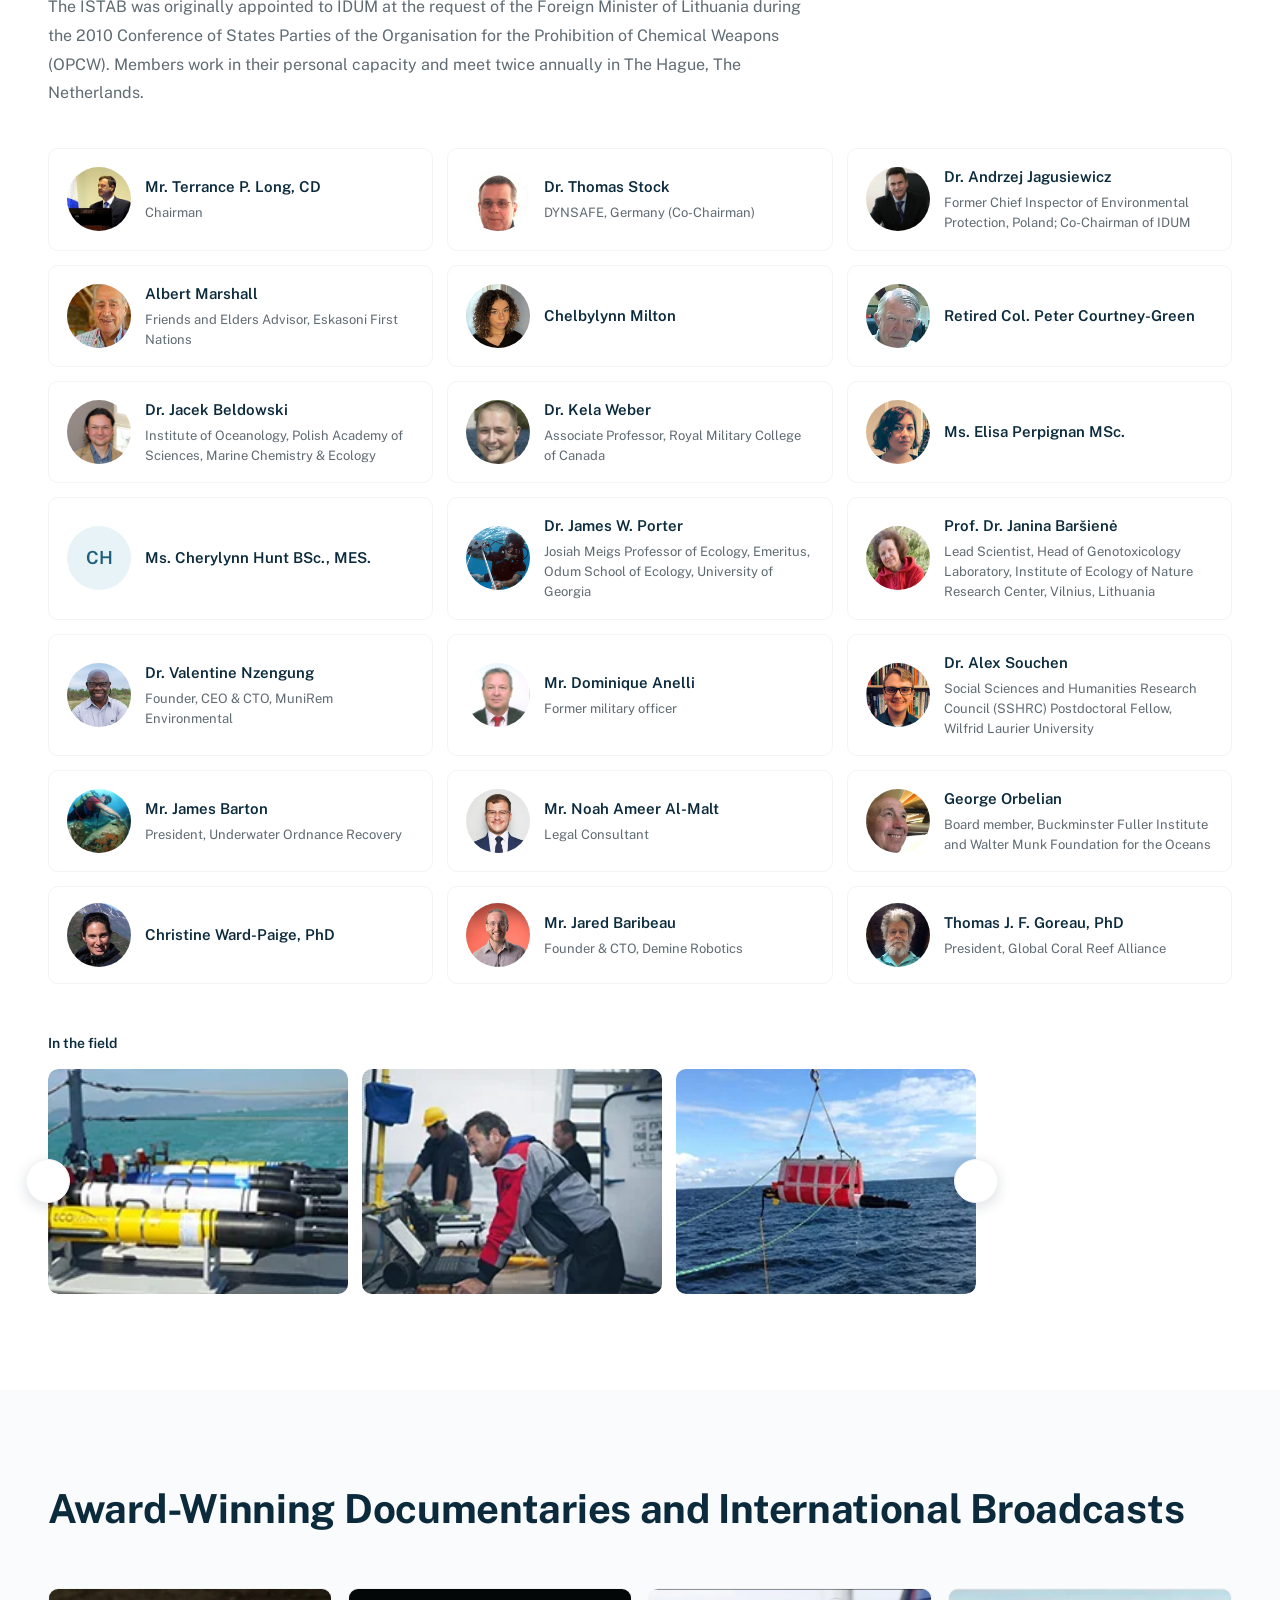
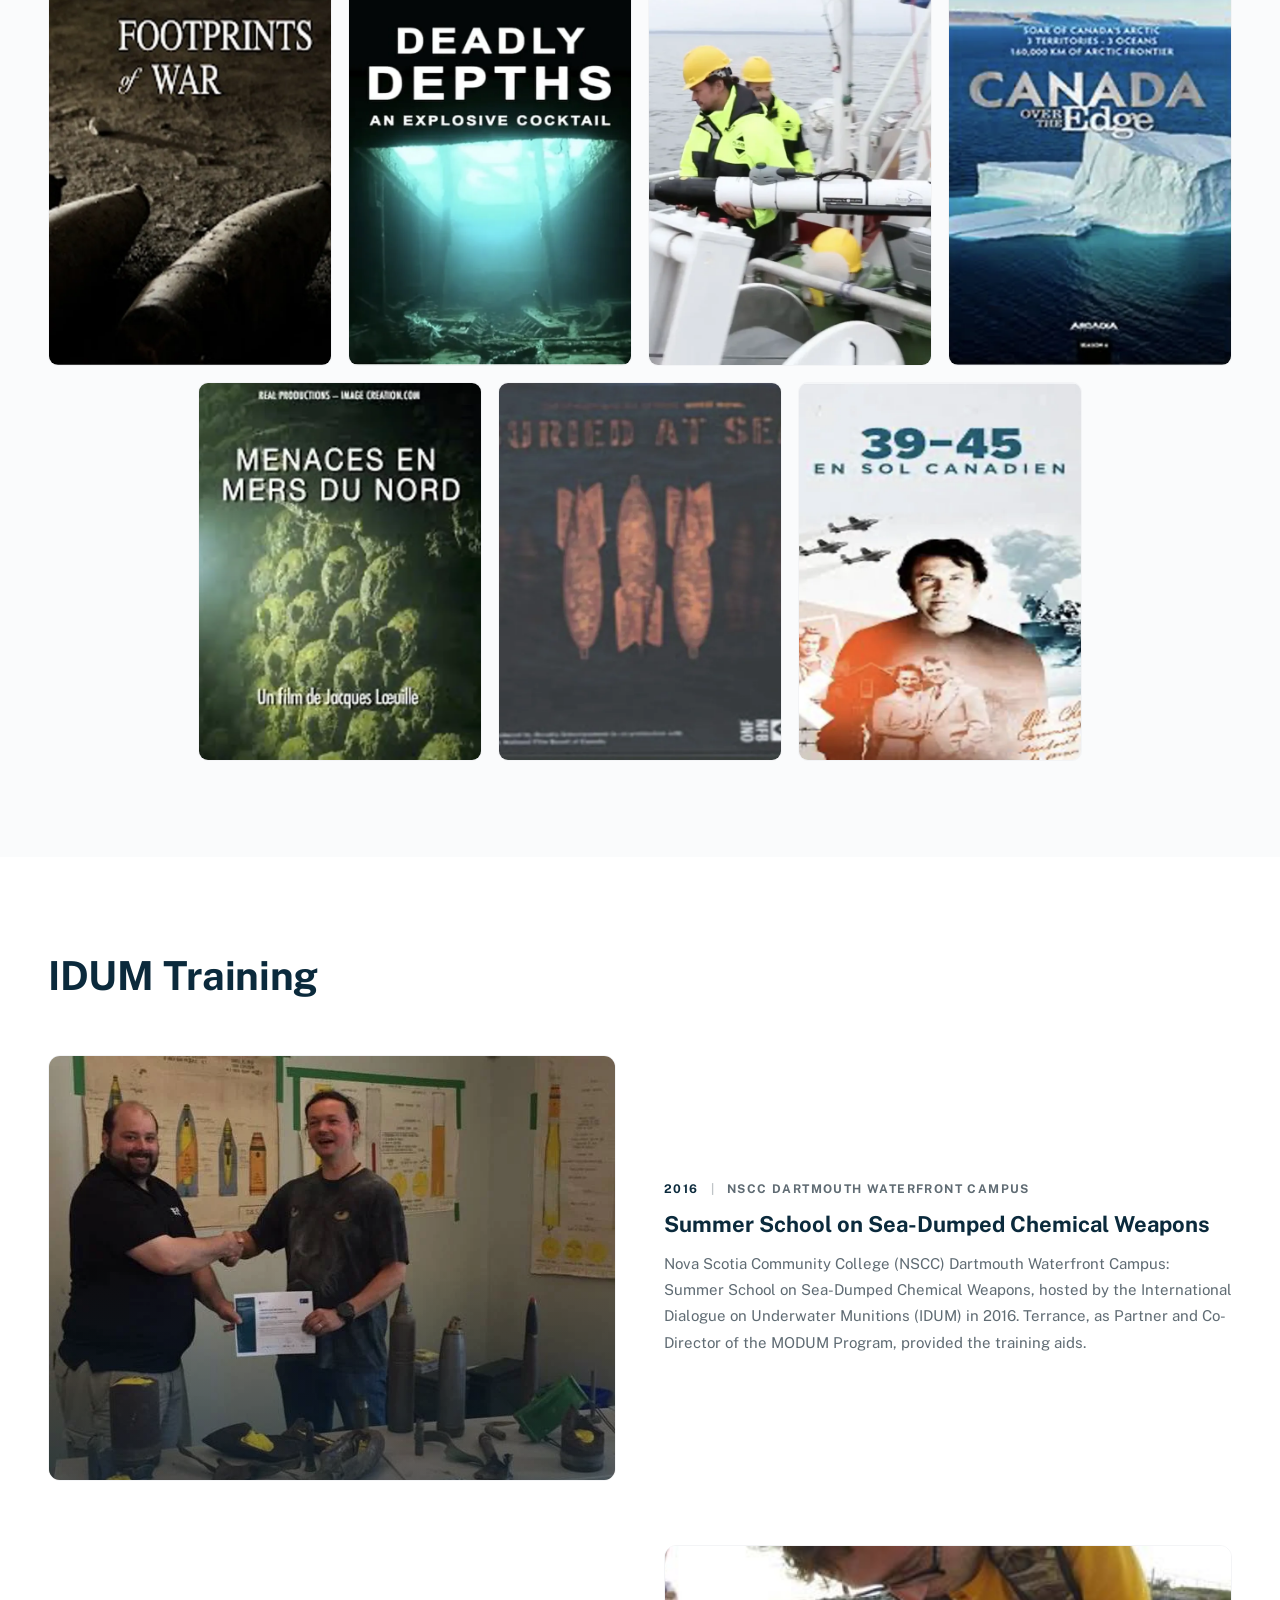
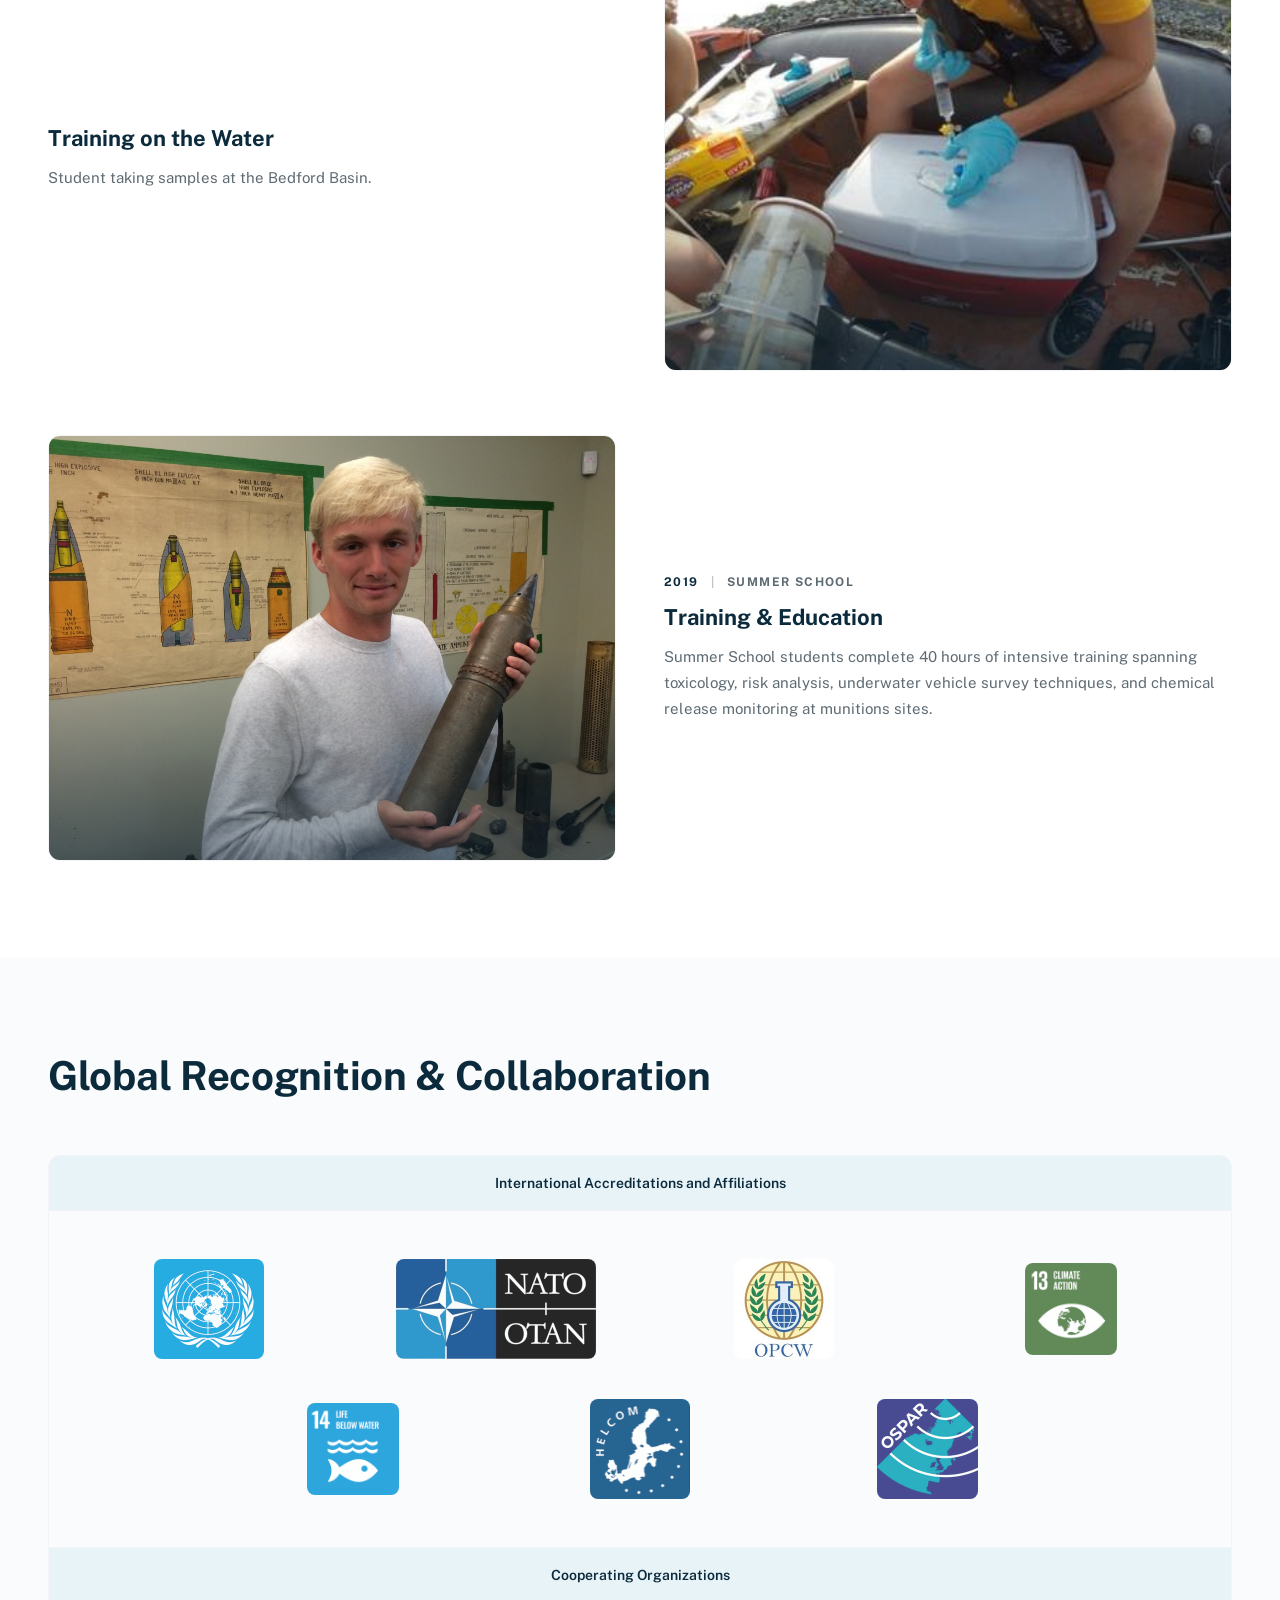
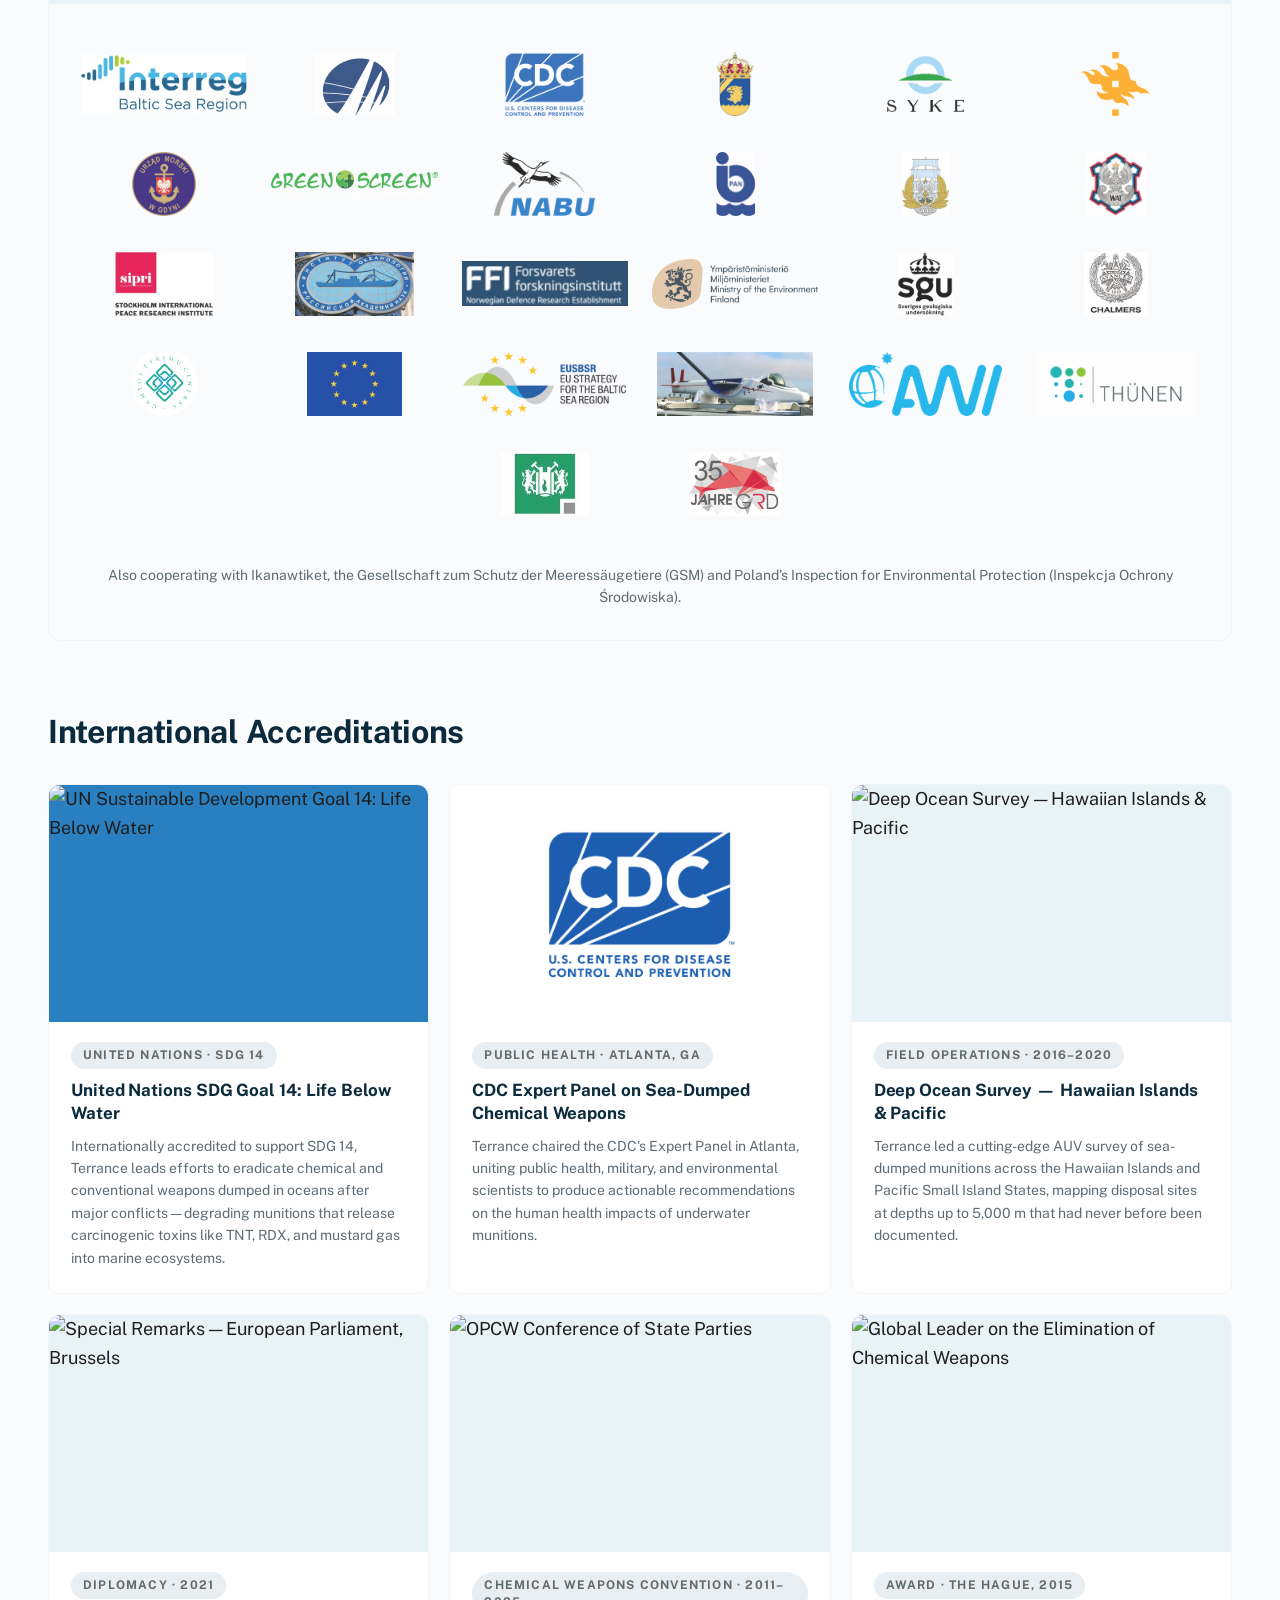
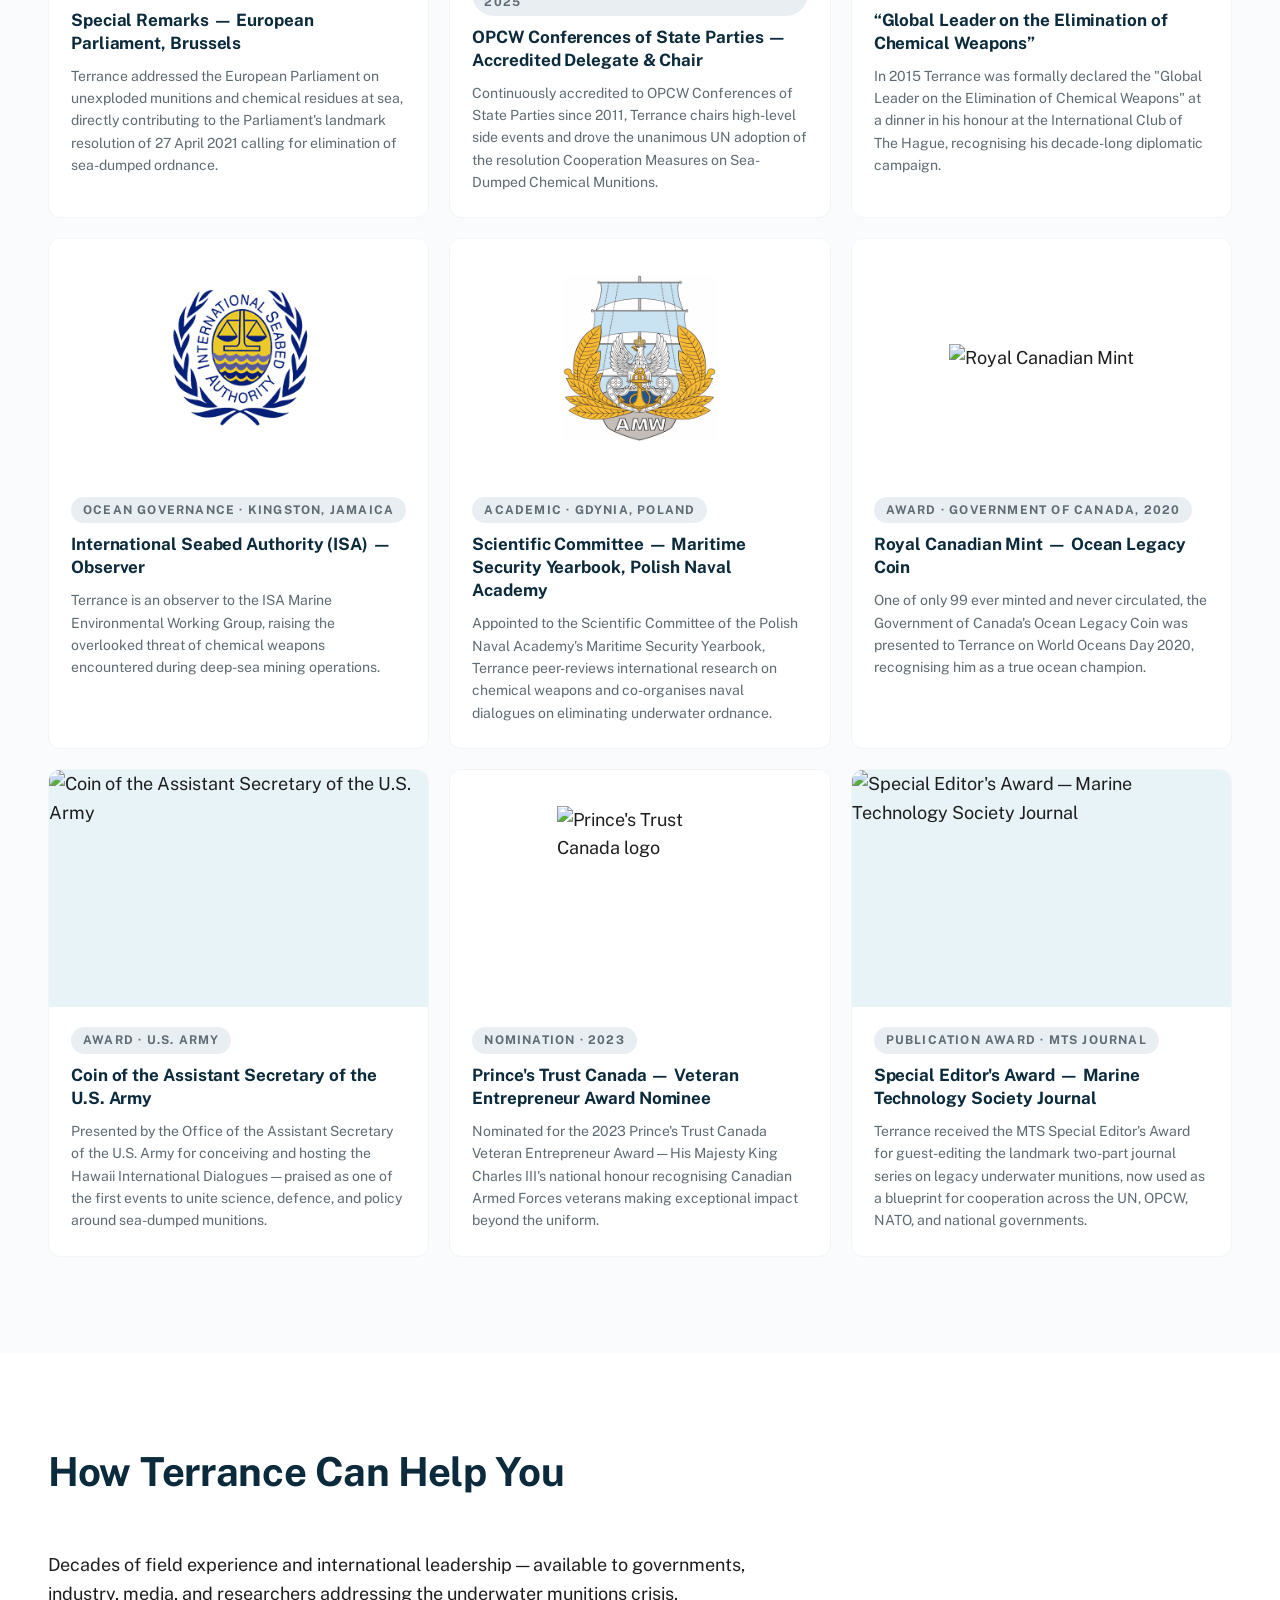
==== commit ab4b1df2: "Add privacy policy page" ====
--- a/index.html
+++ b/index.html
@@ -283,9 +283,10 @@
         </div>
       </div>
       <div>
-        <h3 class="founder-name">Terrance P. Long, CD</h3>
-        <p class="founder-role">International Advocate &amp; Specialist in Underwater Munitions</p>
-        <p class="founder-bio">Terrance (Terry) P. Long is the founder and Chair of the International Dialogue on Underwater Munitions (IDUM) and a retired Canadian Military Engineer with extensive experience in Explosive Ordnance Disposal (EOD). For more than three decades, Terry has worked with scientists, governments, international organizations, military specialists, industry and coastal communities to advance understanding and practical responses to sea-dumped chemical and conventional munitions. His work has included international research and technology projects, underwater-munitions investigations, policy development, public awareness and cooperation through organizations and initiatives including NATO, the European Union, the United Nations, OPCW, HELCOM and OSPAR. As the originator of <strong>UN Ocean Action #21356</strong>, Terry continues to promote international cooperation, innovative science and technology, training, risk reduction and practical solutions toward a shared goal: safer seas and an ocean free from explosives.</p>
+        <h3 class="founder-name">Terrance P. Long CD.</h3>
+        <p class="founder-role">Global Authority on Underwater & Submerged Munitions</p>
+        <p class="founder-bio">Terrance (Terry) P. Long is the Chair and founder of the International Dialogue on Underwater Munitions (IDUM) and a world-leading expert on sea-dumped chemical and conventional weapons. A retired Canadian Military Engineer with over 30 years of experience specializing in Explosive Ordnance Disposal (EOD), Terrance has led international efforts to address the environmental and human health impacts of underwater and submerged munitions globally.</p>
+        <p class="founder-bio">Terrance P. Long is a recognized global authority and leading voice in the response to underwater munitions. As the driving force behind <strong>UN Ocean Action #21356</strong>, he pioneered an international dialogue to address the environmental and safety risks of sea-dumped weapons. Through decades of dedicated advocacy, Terry has collaborated with international bodies, research institutes, and Baltic Sea regional initiatives to shape global models for marine protection and munitions clearance. His leadership within the International Dialogue on Underwater Munitions (IDUM) continues to unite governments, scientists, and industry stakeholders, leveraging critical mapping data and risk assessments to drive safer, more sustainable ocean cleanup operations worldwide.</p>
 
         <div class="roles-grid">
           <div class="role-item"><i data-lucide="chevron-right"></i> Chair, International Dialogue on Underwater Munitions (IDUM)</div>
@@ -297,7 +298,7 @@
         </div>
 
         <div class="achievements-list">
-          <div class="achievement"><div class="achievement-dot"></div><span>As a member of the Chemical Weapons Convention Coalition, IDUM contributed to the Coalition's international advocacy on chemical weapons, with Terrance P. Long bringing particular attention to the issue of sea-dumped chemical weapons at the Organisation for the Prohibition of Chemical Weapons (OPCW) in The Hague. In 2017, the CWC Coalition received the OPCW–The Hague Award, recognizing its collective contribution to advancing the goals of the Chemical Weapons Convention. For IDUM, the recognition reflects the importance of sustained international cooperation toward addressing the legacy of chemical weapons—including those remaining beneath our seas. <a class="text-link" href="https://www.cwccoalition.org/opcw-the-hague-award/" target="_blank" rel="noopener">Learn more about the OPCW&#8209;The Hague Award</a></span></div>
+          <div class="achievement"><div class="achievement-dot"></div><span>As a prominent member organization of the Chemical Weapons Convention (CWC) Coalition, IDUM played a vital role in the collective efforts that earned the coalition the prestigious OPCW-The Hague Award. Serving as a key face and voice for underwater chemical weapons responses at the Organisation for the Prohibition of Chemical Weapons (OPCW) headquarters in The Hague, Terry's leadership was instrumental in this global recognition. The award, which carries the legacy of the OPCW's 2013 Nobel Peace Prize, underscores Terry and IDUM's tireless global advocacy and diplomatic engagement toward the permanent elimination of chemical weapons from our international waters. <a class="text-link" href="https://www.cwccoalition.org/opcw-the-hague-award/" target="_blank" rel="noopener">Learn more about the OPCW&#8209;The Hague Award</a></span></div>
         </div>
 
         <p style="font-weight:600;margin-top:1.5rem;margin-bottom:0.75rem;">Global Advocacy, High-Level Briefings &amp; Project Leadership</p>
@@ -538,7 +539,7 @@
       <h2 class="section-title">International Scientific and Technology <em>Advisory Board</em></h2>
     </div>
     <p class="threat-text istab-intro">
-      The International Scientific and Technology Advisory Board (ISTAB) on Underwater Munitions consists of diplomats, scientists, academics, and munitions experts representing more than 10 nationalities. It provides independent advice on scientific, technical, and organizational aspects in response to sea-dumped munitions, and promotes dialogue and multilateral contacts among interested governments, international organizations, academic institutions, and the global community.
+      Chaired by Terry, the International Scientific and Technology Advisory Board (ISTAB) on Underwater Munitions consists of diplomats, scientists, academics, and munitions experts representing more than 10 nationalities. It provides independent advice on scientific, technical, and organizational aspects in response to sea-dumped munitions, and promotes dialogue and multilateral contacts among interested governments, international organizations, academic institutions, and the global community.
     </p>
     <p class="threat-text istab-intro">
       The ISTAB was originally appointed to IDUM at the request of the Foreign Minister of Lithuania during the 2010 Conference of States Parties of the Organisation for the Prohibition of Chemical Weapons (OPCW). Members work in their personal capacity and meet twice annually in The Hague, The Netherlands.
@@ -771,12 +772,10 @@
   <div class="container">
     <div class="section-header">
       <h2 class="section-title">IDUM Training</h2>
-      <p>IDUM is committed to transferring decades of international experience to the next generation of scientists, engineers, technicians, divers, marine professionals and decision-makers. Future training will combine munitions safety and awareness, detection and identification, environmental sampling and analysis, underwater technologies, risk assessment and practical field experience—building the skills needed to safely address underwater munitions around the world.</p>
     </div>
     <!-- Oct 4 call with Terry: three training photos with his captions.
          IDUM hosted the 2016 NATO Summer School at NSCC; don't imply NATO
-         is the sole accreditor. Terry's Oct 5 captions for photos 1 and 3
-         are on hold until he clarifies whether NATO should be named. Photos 1-2 are low-resolution copies from
+         is the sole accreditor. Photos 1-2 are low-resolution copies from
          Terry's Sep 14 doc; swap in originals when he sends them. -->
     <div class="projects-list">
 
@@ -804,8 +803,8 @@
           <div class="project-img-overlay"></div>
         </div>
         <div class="project-content">
-          <div class="project-title">From the Seabed to the Laboratory</div>
-          <p class="project-desc">A participant collects seawater samples for analysis of potential explosive compounds and their breakdown products.</p>
+          <div class="project-title">Training on the Water</div>
+          <p class="project-desc">Student taking samples at the Bedford Basin.</p>
         </div>
       </div>
 
@@ -929,9 +928,11 @@
         </article>
 
         <article class="honor-card">
-          <div class="honor-media"><img loading="lazy" src="images/honors/hawaii-auv.jpg" alt="Hawaii and Pacific deep-ocean investigations" width="400" height="300"></div>
+          <div class="honor-media"><img loading="lazy" src="images/honors/hawaii-auv.jpg" alt="Deep Ocean Survey — Hawaiian Islands & Pacific" width="400" height="300"></div>
           <div class="honor-body">
-            <p class="honor-desc">Terrance P. Long and Chris Welsh, an ocean champion, explorer and innovator, worked together to advance deep-ocean investigations of sea-dumped munitions in Hawaii and the Pacific as part of the vision behind UN Ocean Action #21356. Their work explored the use of advanced underwater technologies to investigate the deep ocean and help address the legacy of weapons beneath the sea. Sadly, Chris passed away before they could complete their shared vision. His pioneering spirit and commitment to ocean exploration remain part of that vision today.</p>
+            <span class="honor-label">Field Operations · 2016–2020</span>
+            <h4 class="honor-name">Deep Ocean Survey — Hawaiian Islands & Pacific</h4>
+            <p class="honor-desc">Terrance led a cutting-edge AUV survey of sea-dumped munitions across the Hawaiian Islands and Pacific Small Island States, mapping disposal sites at depths up to 5,000 m that had never before been documented.</p>
           </div>
         </article>
 
@@ -954,10 +955,11 @@
         </article>
 
         <article class="honor-card">
-          <div class="honor-media"><img loading="lazy" src="images/honors/hague-global-leader.jpg" alt="Terrance P. Long presenting the UN General Assembly resolution on sea-dumped chemical munitions" width="400" height="294"></div>
+          <div class="honor-media"><img loading="lazy" src="images/honors/hague-global-leader.jpg" alt="Global Leader on the Elimination of Chemical Weapons" width="400" height="294"></div>
           <div class="honor-body">
-            <h4 class="honor-name">United Nations Communities of Ocean Action, Incheon, South Korea</h4>
-            <p class="honor-desc">In 2019, Terrance P. Long represented IDUM at the United Nations Communities of Ocean Action in Incheon, South Korea, presenting <strong>UN Ocean Action #21356</strong> and his vision for international cooperation, innovative technology, training and practical solutions for sea-dumped weapons. Terrance's efforts built upon years of IDUM engagement with the United Nations on underwater munitions, including Terrance's participation at the UN Second Committee in New York in 2010 concerning the General Assembly initiative on cooperative measures addressing the environmental effects of chemical munitions dumped at sea.</p>
+            <span class="honor-label">Award · The Hague, 2015</span>
+            <h4 class="honor-name">“Global Leader on the Elimination of Chemical Weapons”</h4>
+            <p class="honor-desc">In 2015 Terrance was formally declared the "Global Leader on the Elimination of Chemical Weapons" at a dinner in his honour at the International Club of The Hague, recognising his decade-long diplomatic campaign.</p>
           </div>
         </article>
 
@@ -1195,7 +1197,7 @@
               Submit Support Inquiry <i data-lucide="arrow-right" style="width:16px;height:16px;"></i>
             </button>
             <p class="form-error" id="form-error" role="alert"></p>
-            <p class="form-privacy">Your details are emailed only to the IDUM team to respond to your inquiry. We don't share them.</p>
+            <p class="form-privacy">IDUM uses Web3Forms to deliver your inquiry. See our <a href="privacy.html">Privacy Policy</a> for details about processing and your choices.</p>
           </form>
         </div>
       </div>
@@ -1275,6 +1277,7 @@
       <a href="#istab">Advisory Board</a>
       <a href="#action">Ocean Action #21356</a>
       <a href="#contact-form-section">Contact</a>
+      <a href="privacy.html">Privacy</a>
     </div>
     <div class="footer-copy">© 2026 International Dialogue on Underwater Munitions (IDUM). All rights reserved. Chair: Terrance P. Long CD.</div>
   </div>
--- a/styles.css
+++ b/styles.css
@@ -1407,7 +1407,7 @@
 }
 .footer-logo span { color: var(--white); }
 .footer-links {
-  display: flex; gap: 32px;
+  display: flex; flex-wrap: wrap; gap: 32px;
 }
 .footer-links a {
   font-size: 13px; color: rgba(255, 255, 255, 0.5);
@@ -1418,6 +1418,41 @@
 .footer-copy {
   font-size: 12px; color: rgba(255, 255, 255, 0.35);
 }
+
+/* ── PRIVACY POLICY ── */
+.content-section.privacy-page {
+  min-height: 70vh;
+  padding-top: 144px;
+}
+.privacy-container { max-width: 900px; }
+.privacy-updated {
+  margin-top: 16px;
+  color: var(--slate);
+  font-size: 14px;
+}
+.privacy-content { margin-top: 48px; }
+.privacy-content h2 {
+  margin: 40px 0 12px;
+  color: var(--deep-ocean);
+  font-size: 22px;
+  line-height: 1.3;
+}
+.privacy-content h2:first-child { margin-top: 0; }
+.privacy-content p,
+.privacy-content ul { margin: 0 0 16px; }
+.privacy-content ul { padding-left: 24px; }
+.privacy-content li { margin: 0 0 8px; }
+.privacy-content a { color: var(--accent); text-underline-offset: 3px; }
+.privacy-content a:hover { color: var(--accent-hover); }
+.privacy-content :focus-visible { outline: 2px solid var(--accent); outline-offset: 3px; }
+.privacy-contact {
+  margin-top: 40px;
+  padding: 24px;
+  background: var(--light-ocean);
+  border-radius: 8px;
+}
+.privacy-contact h2 { margin-top: 0; }
+.form-privacy a { color: inherit; text-underline-offset: 2px; }
 
 /* Hero: stack text above the stats card below 1180px, so the four
    headline tiles keep enough width (they were ~150px wide at 1024px). */
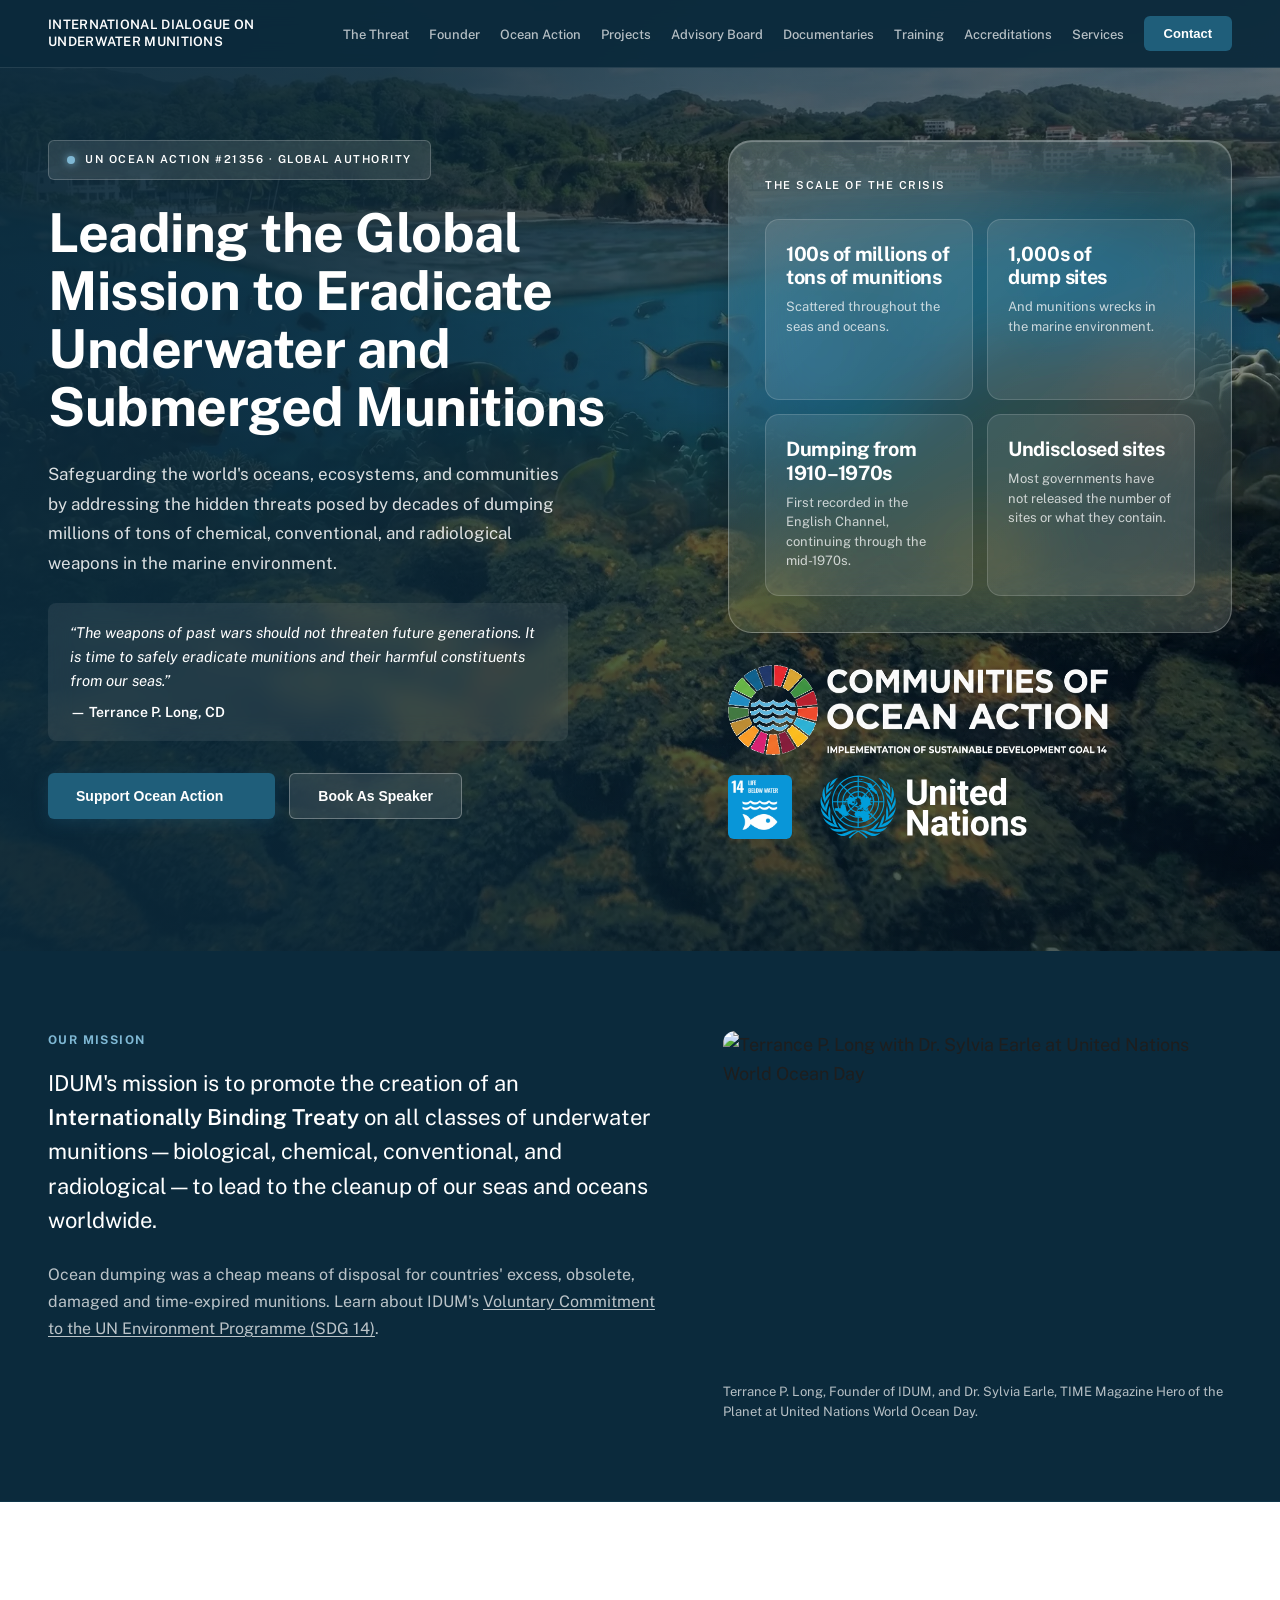
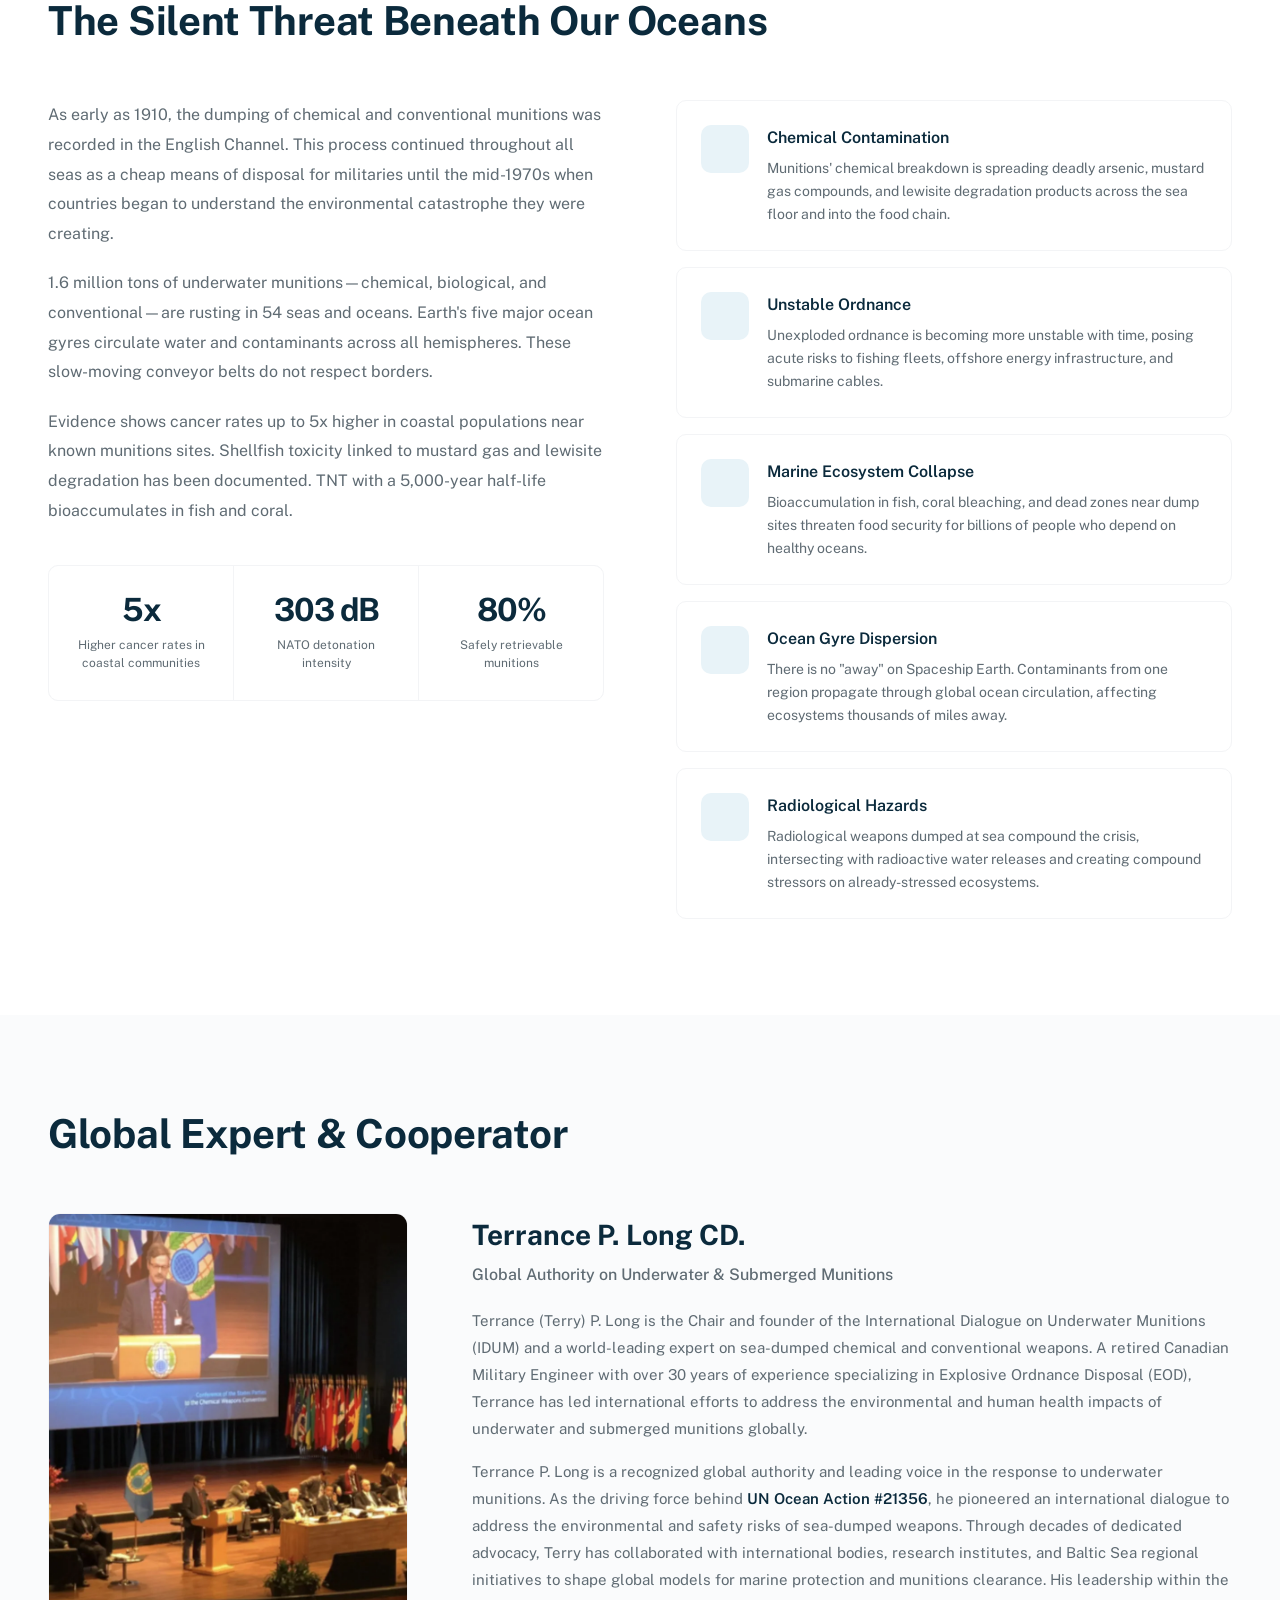
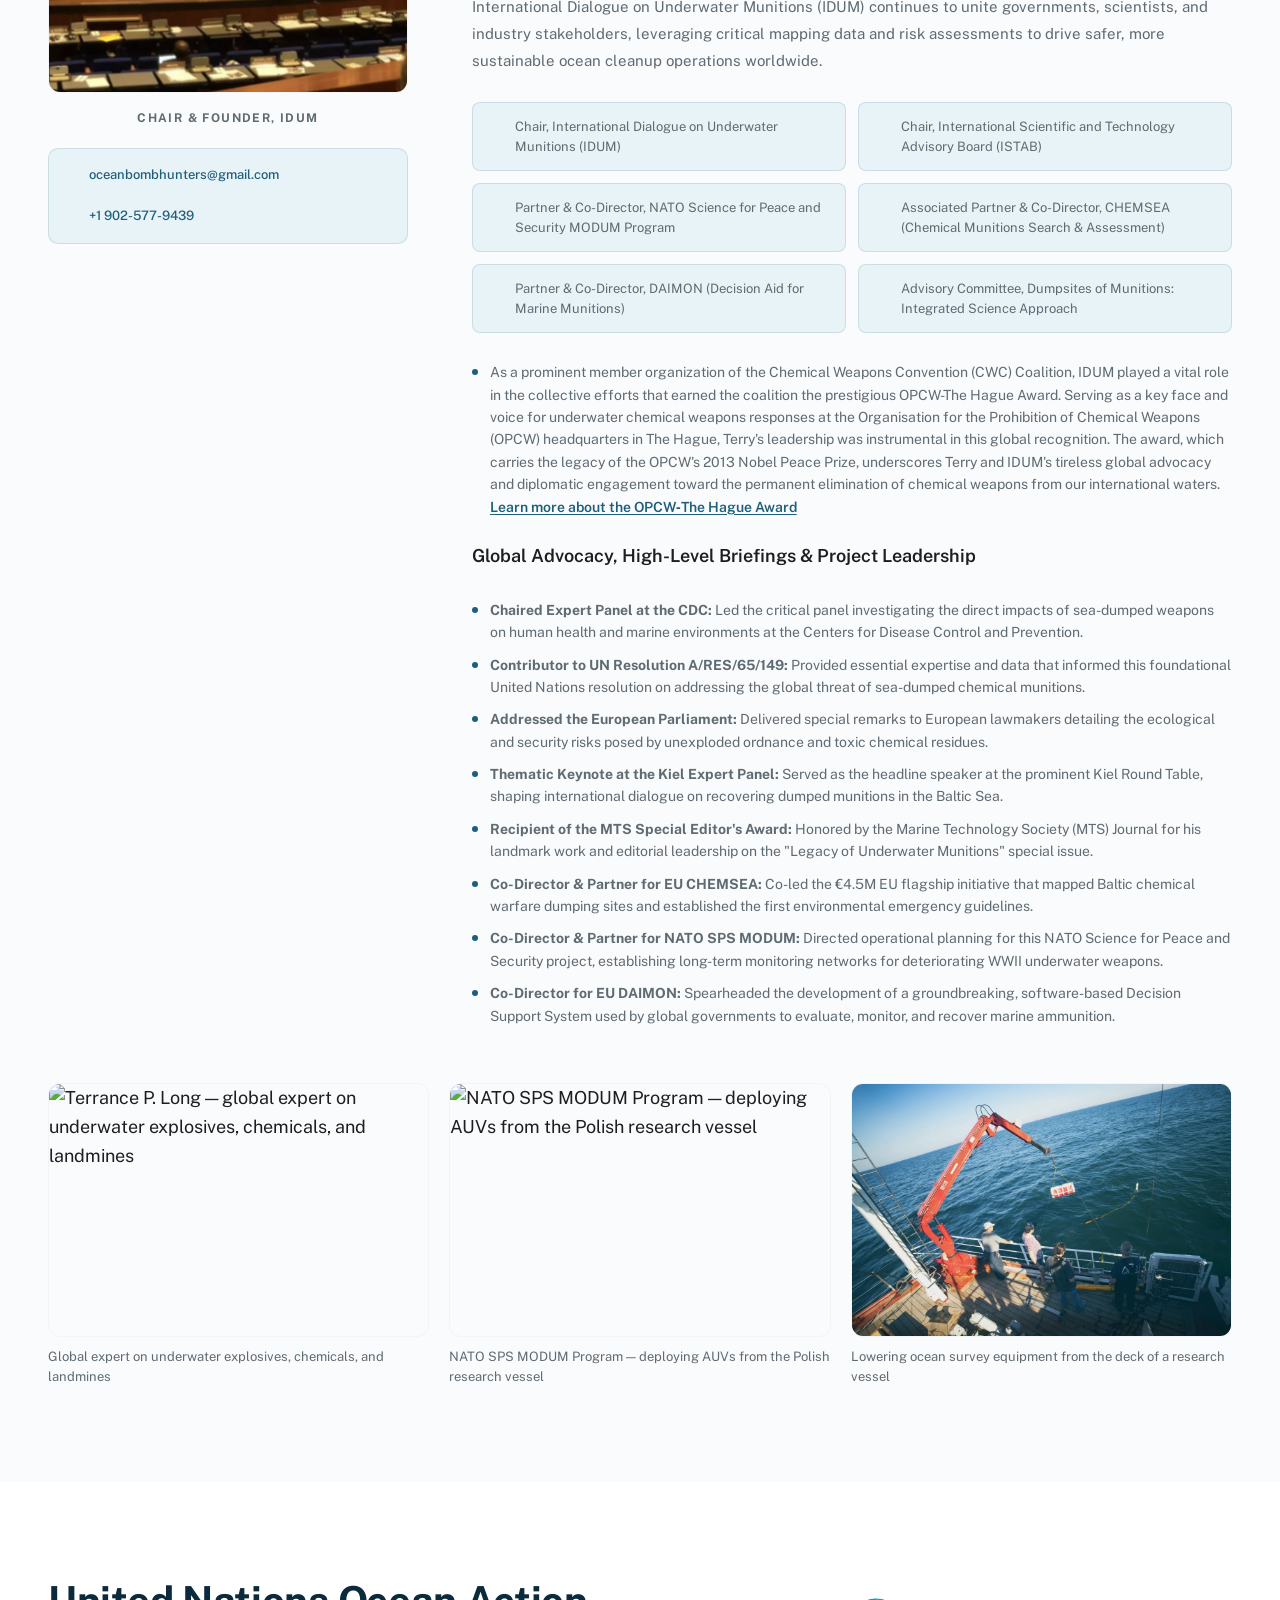
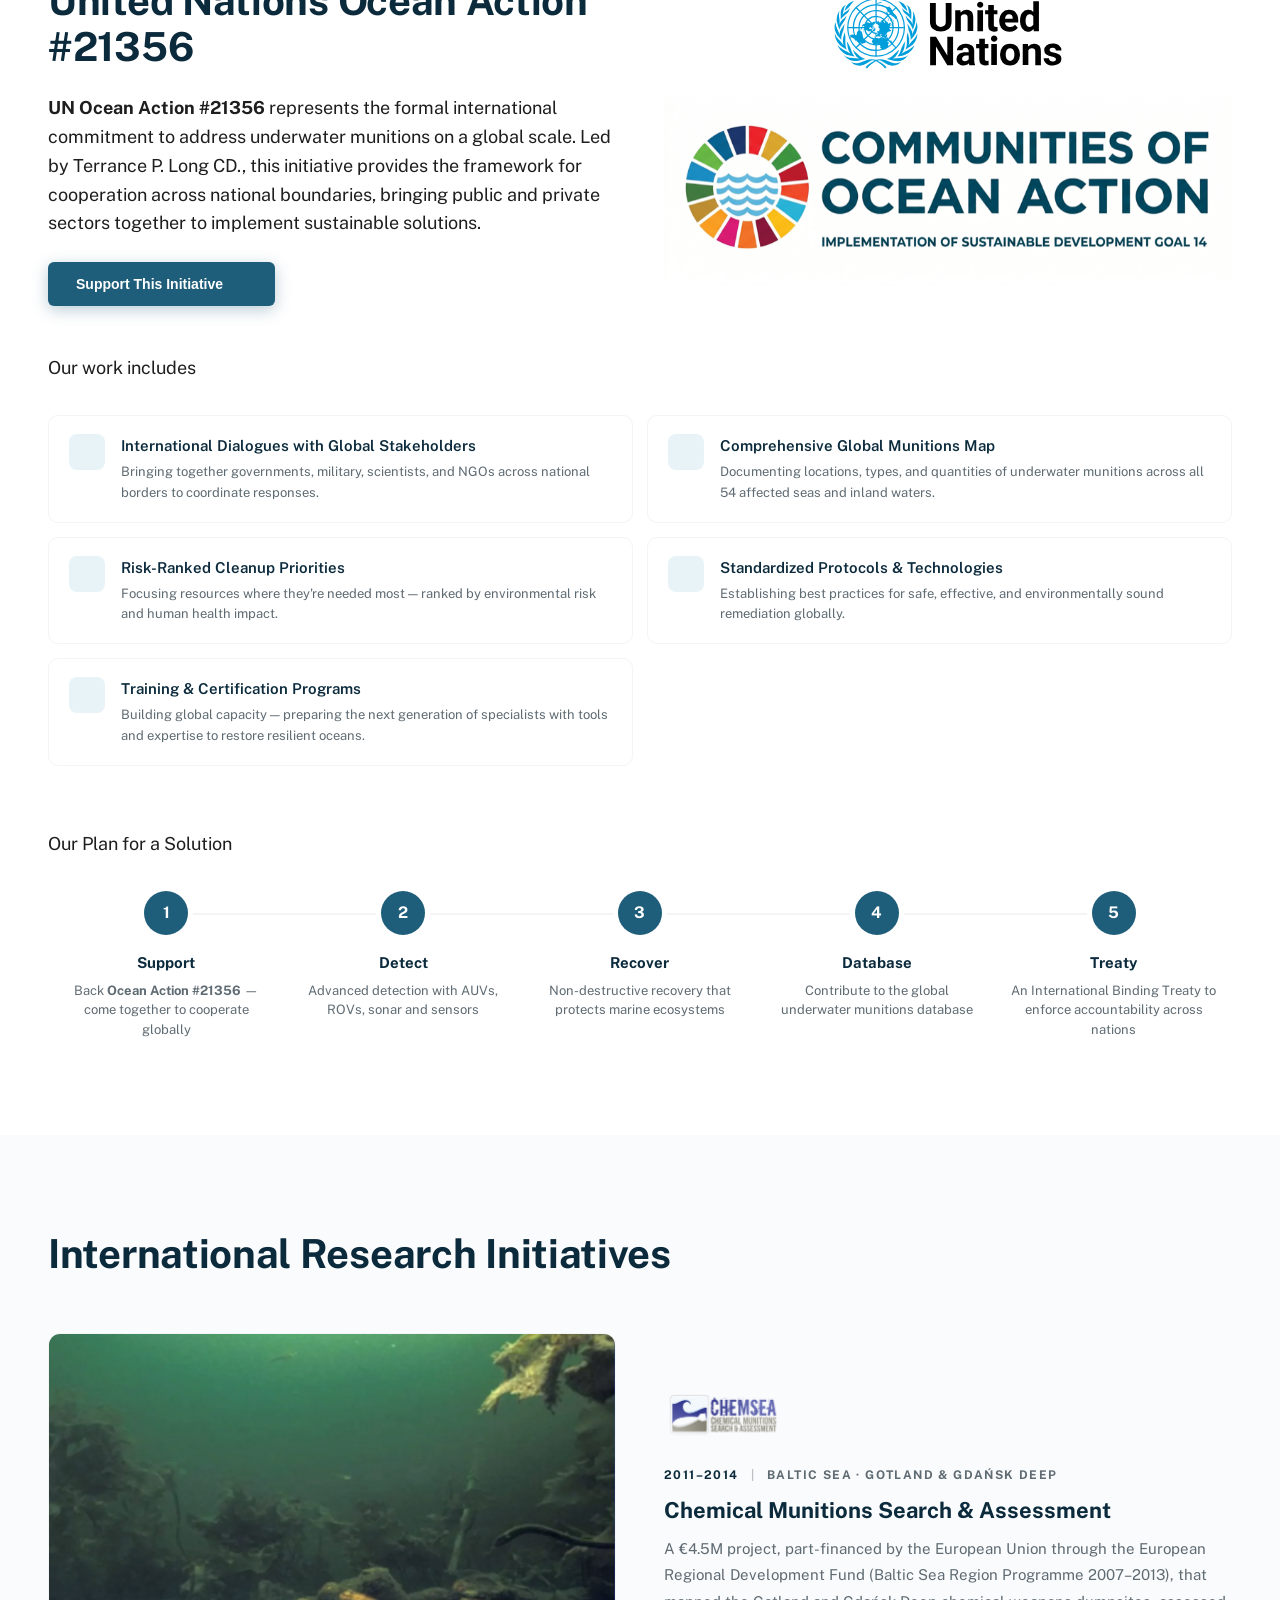
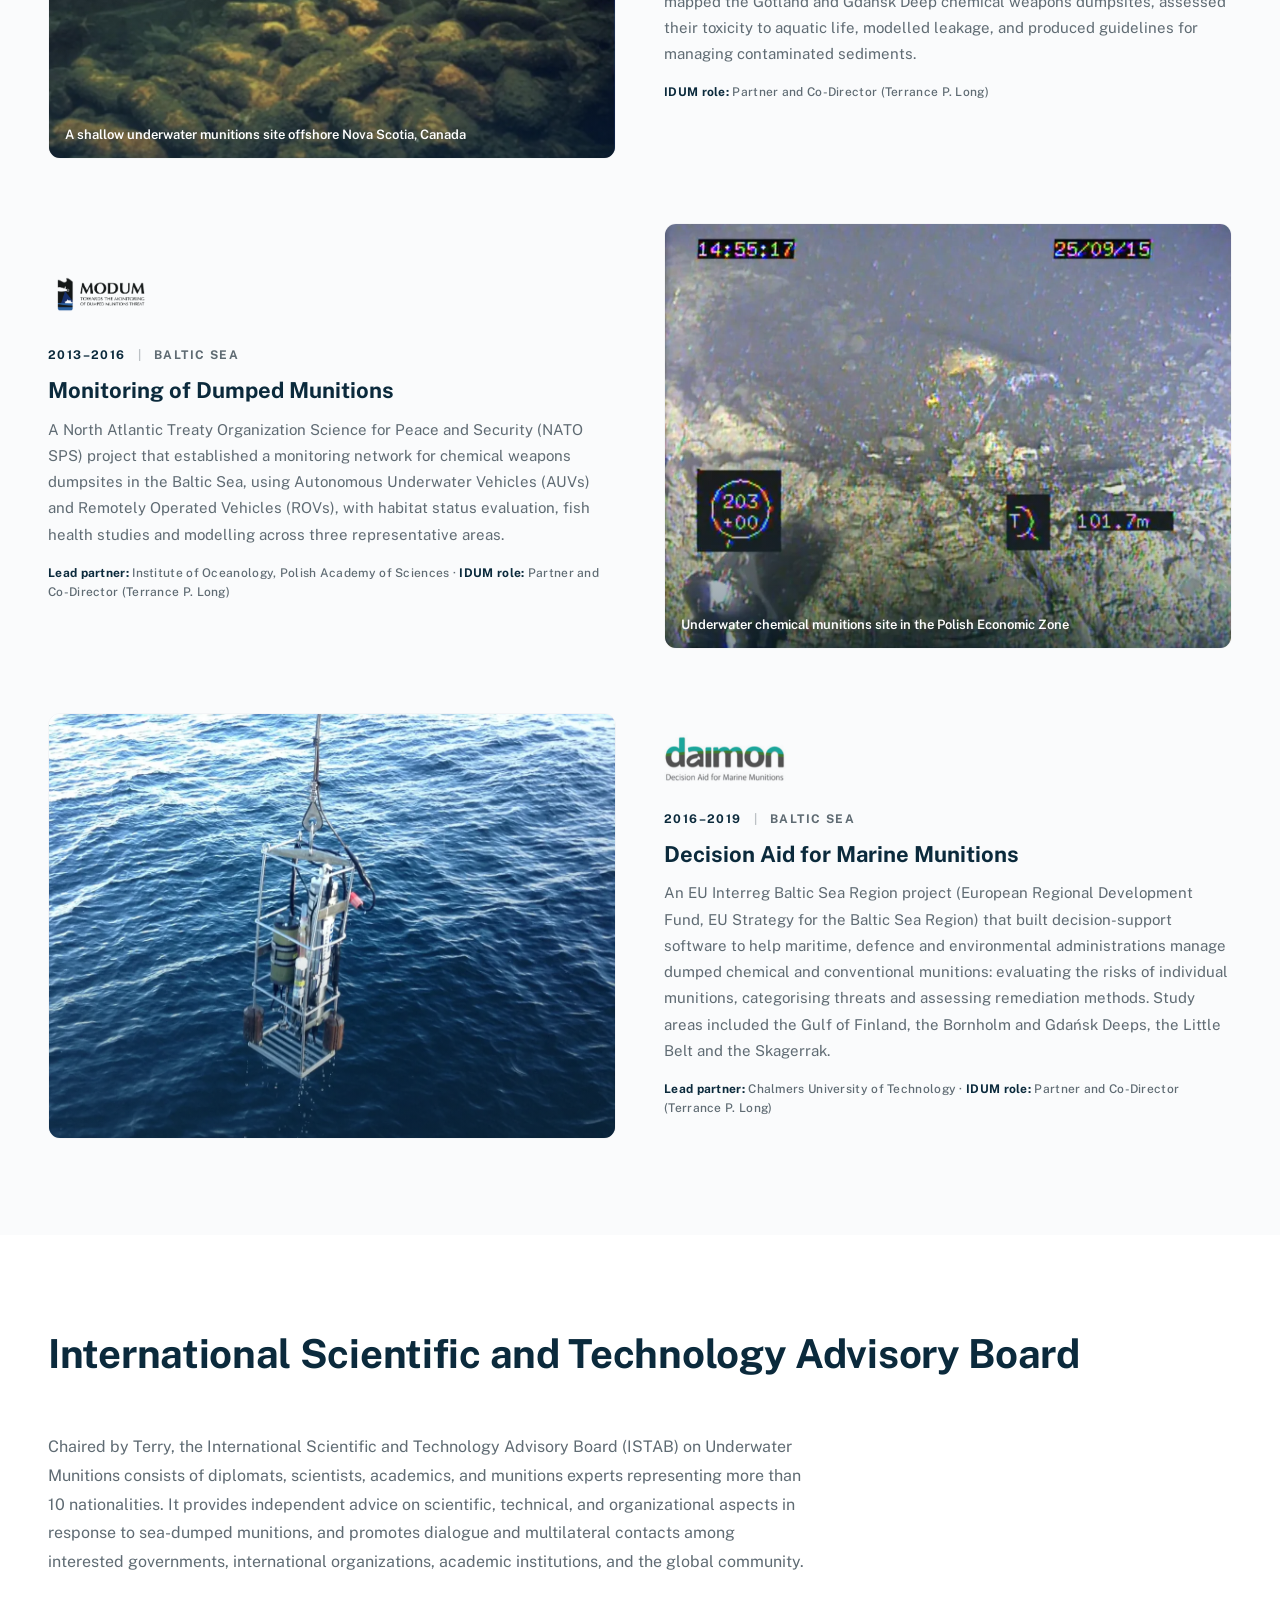
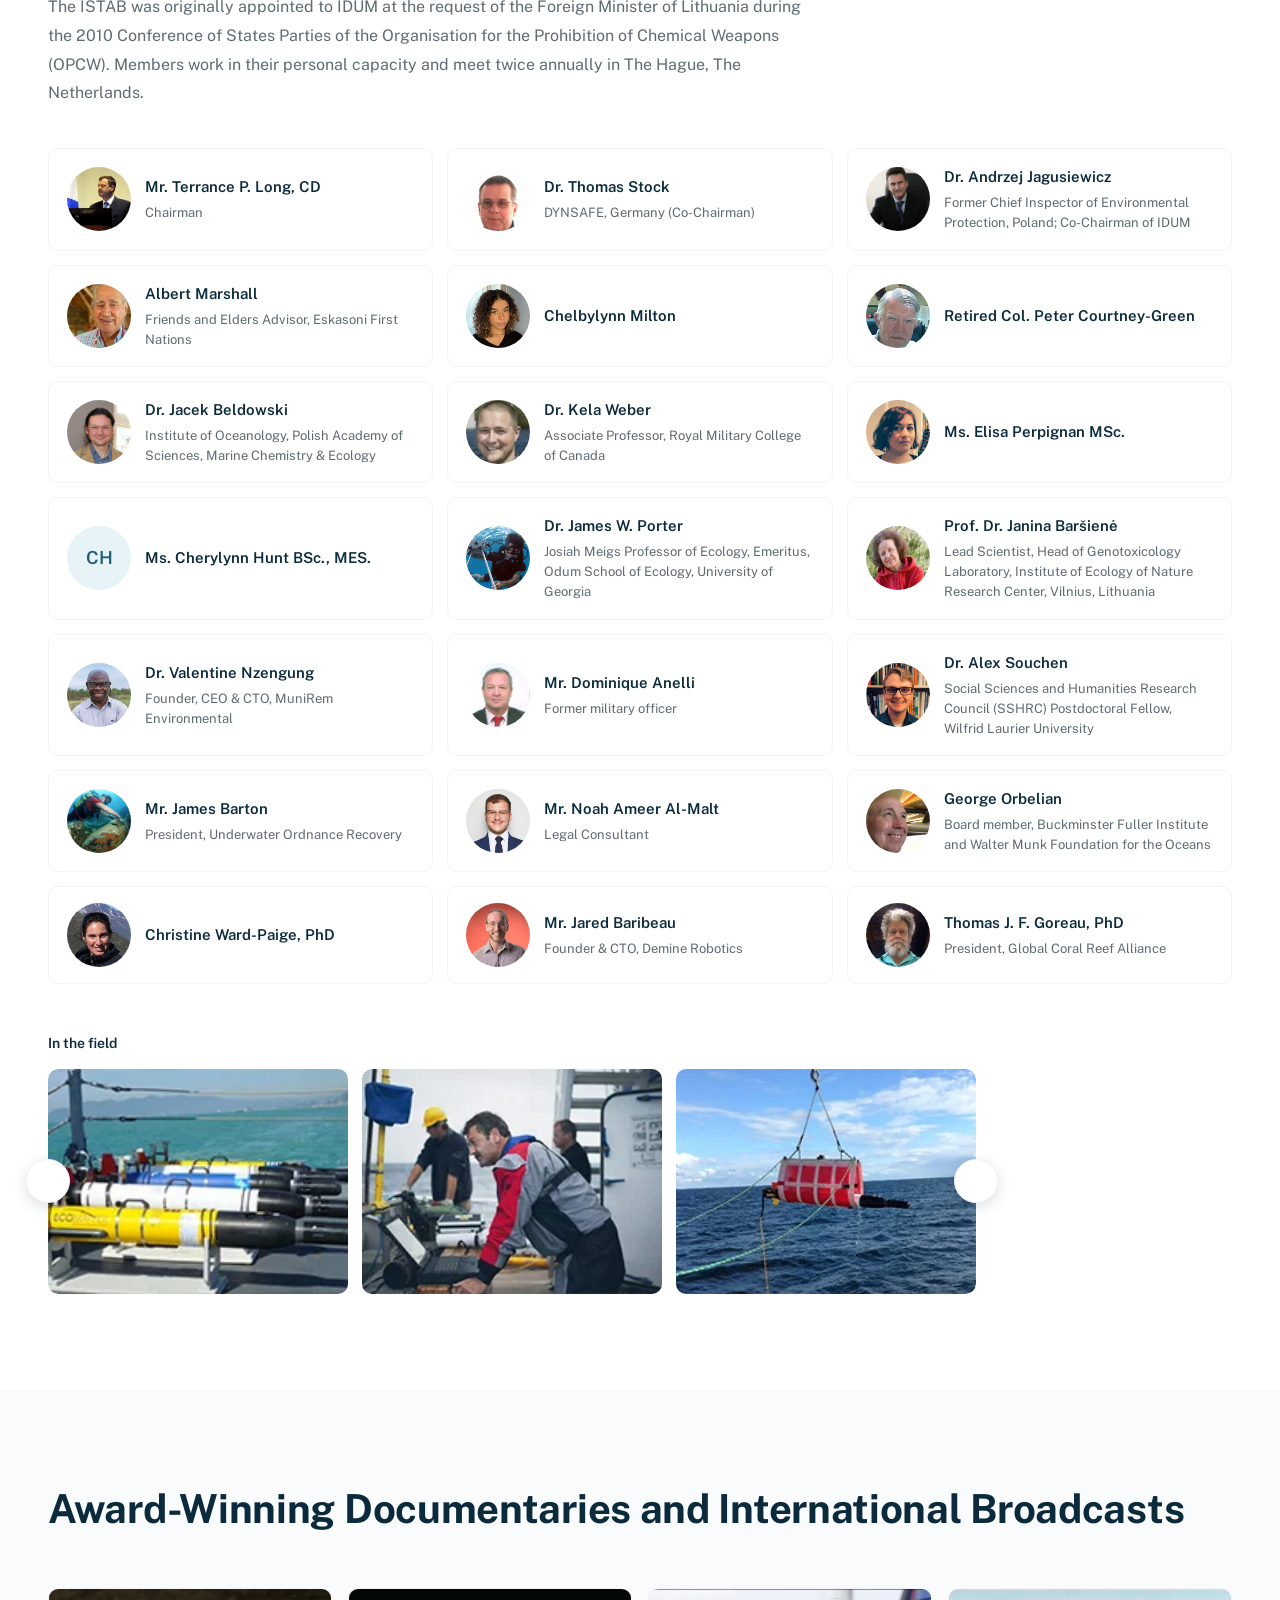
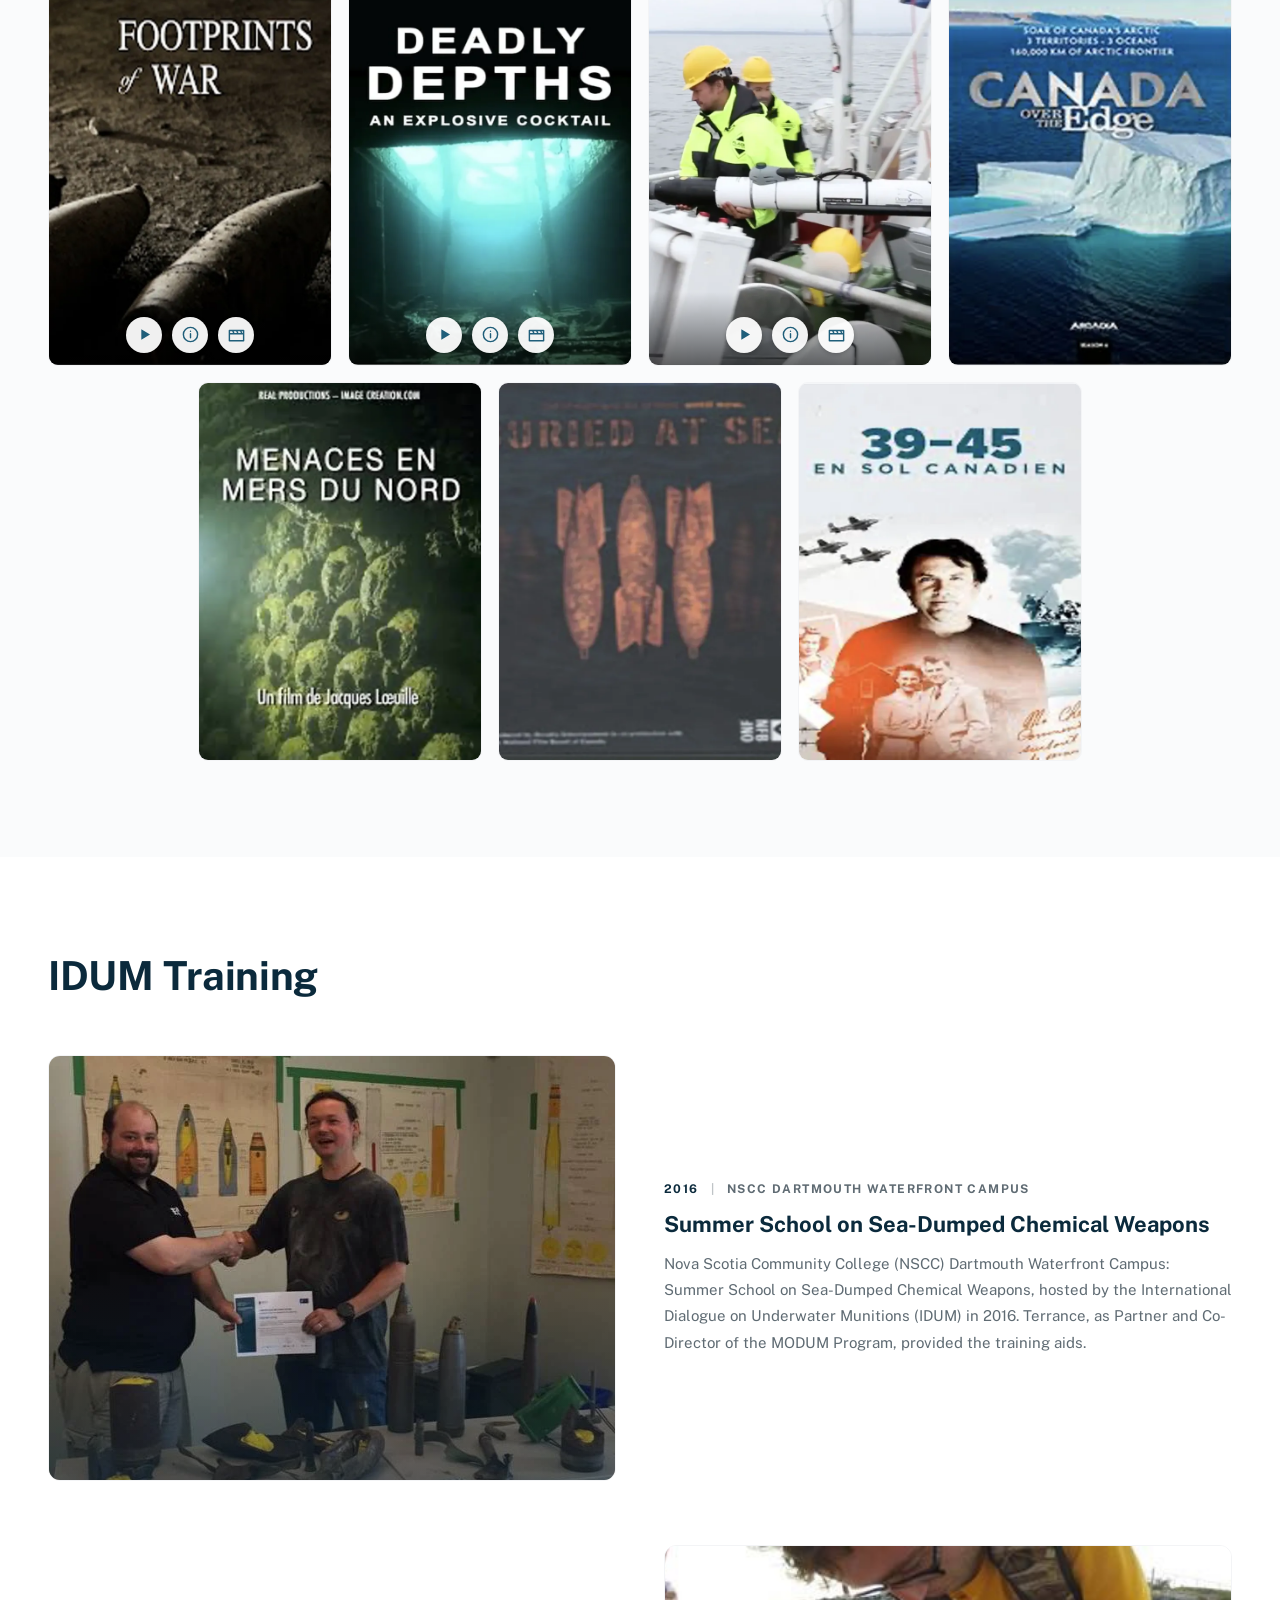
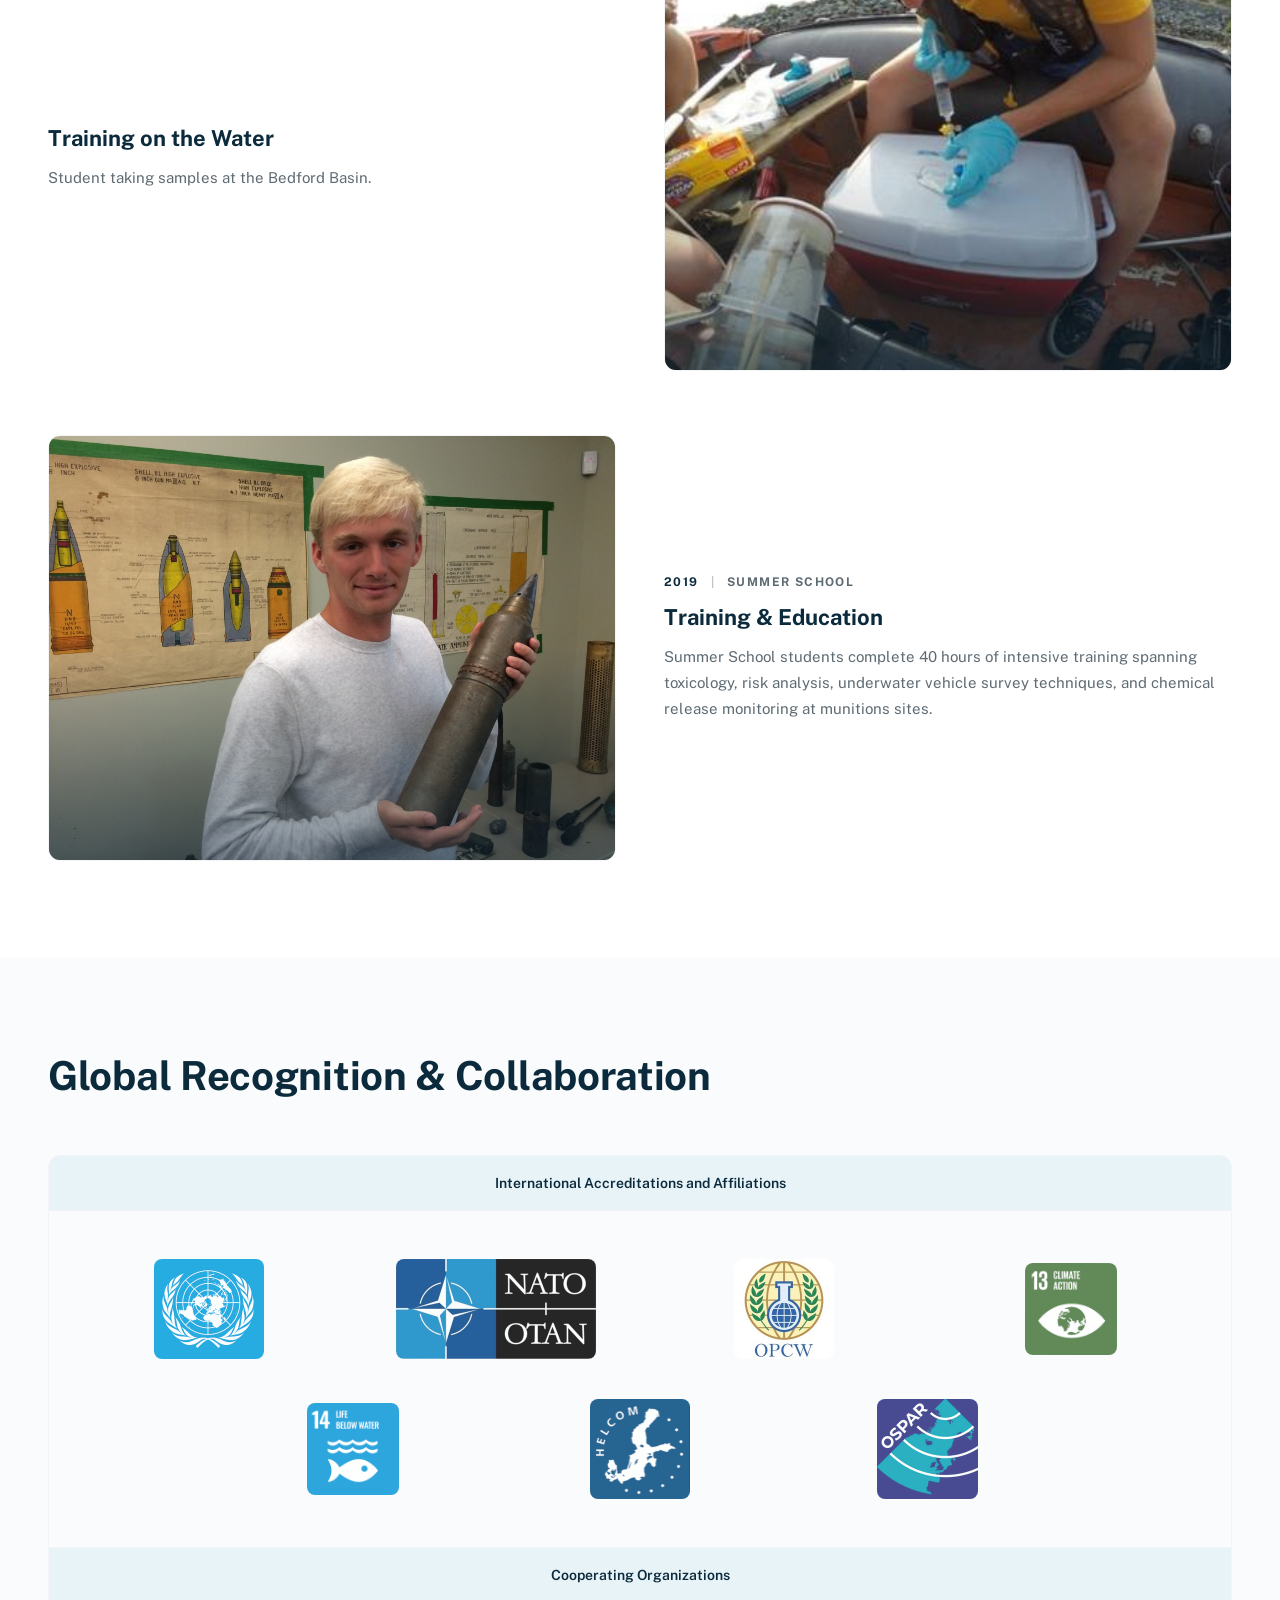
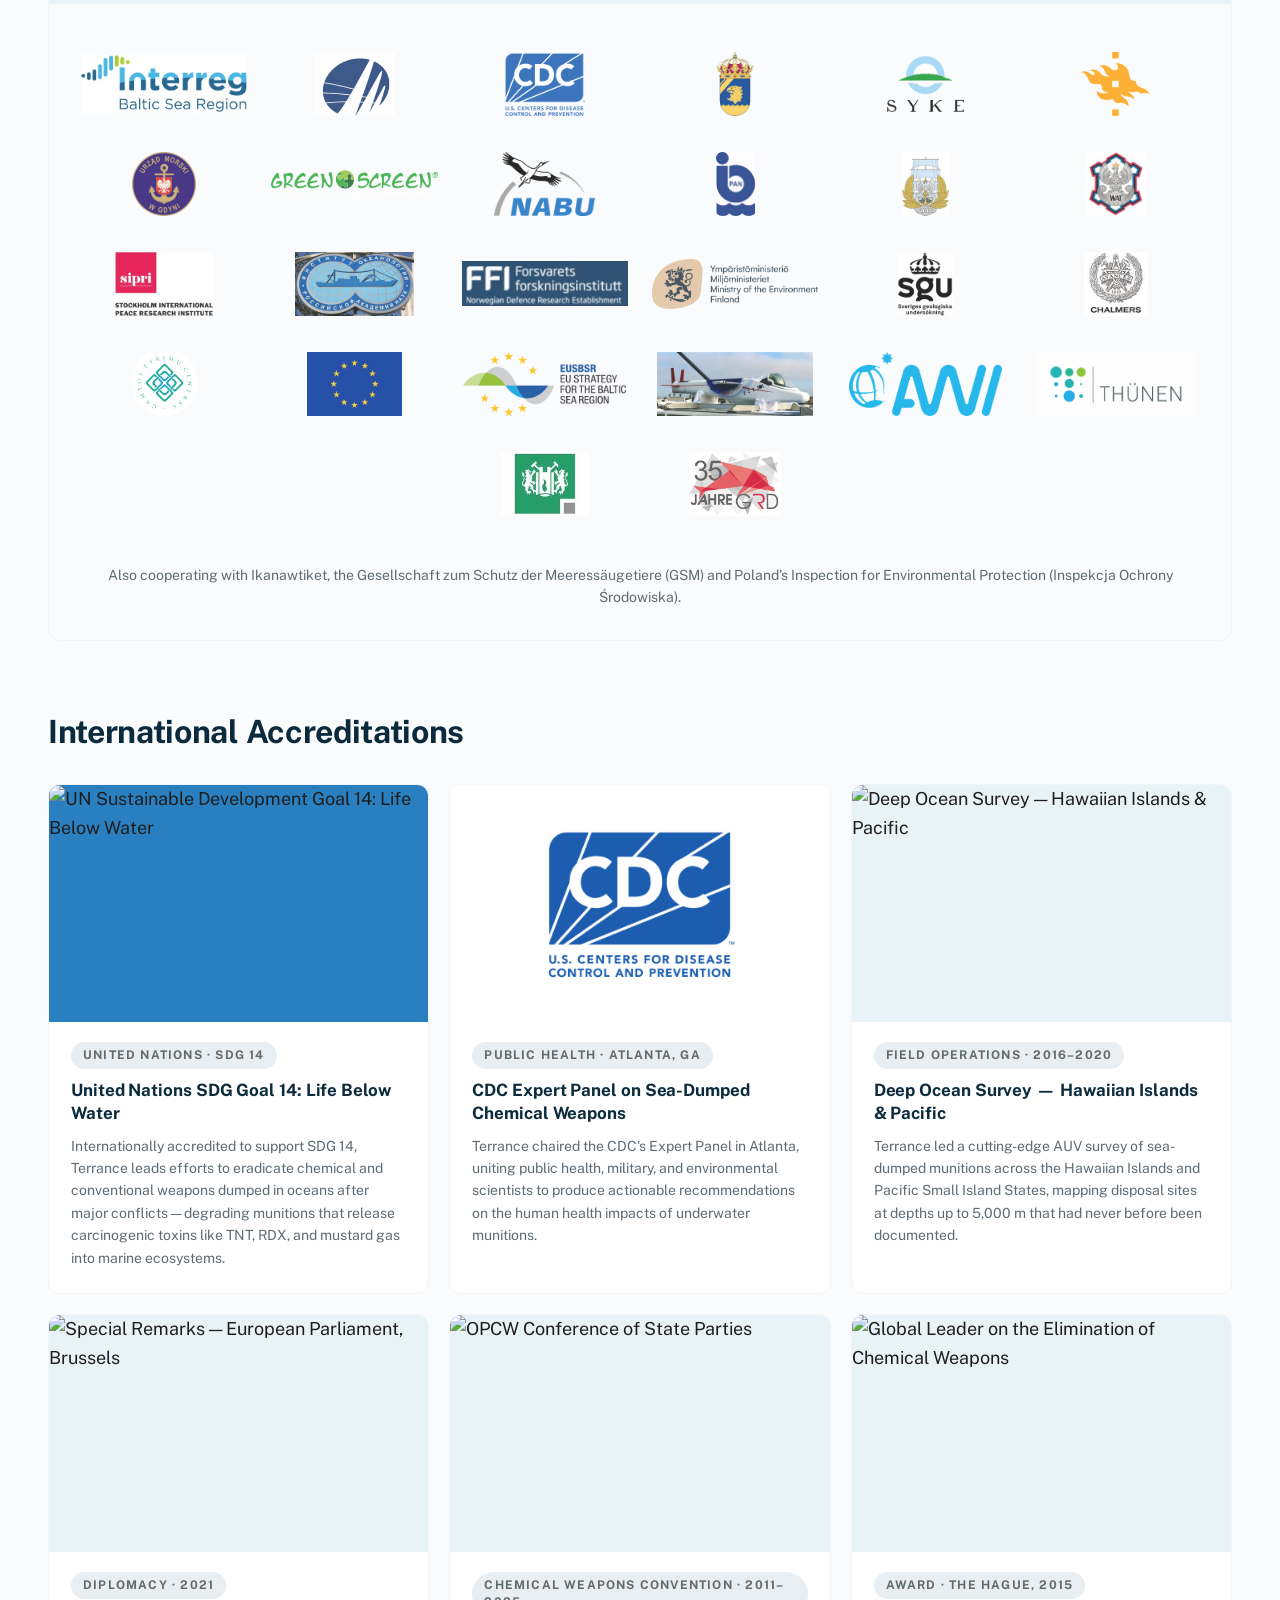
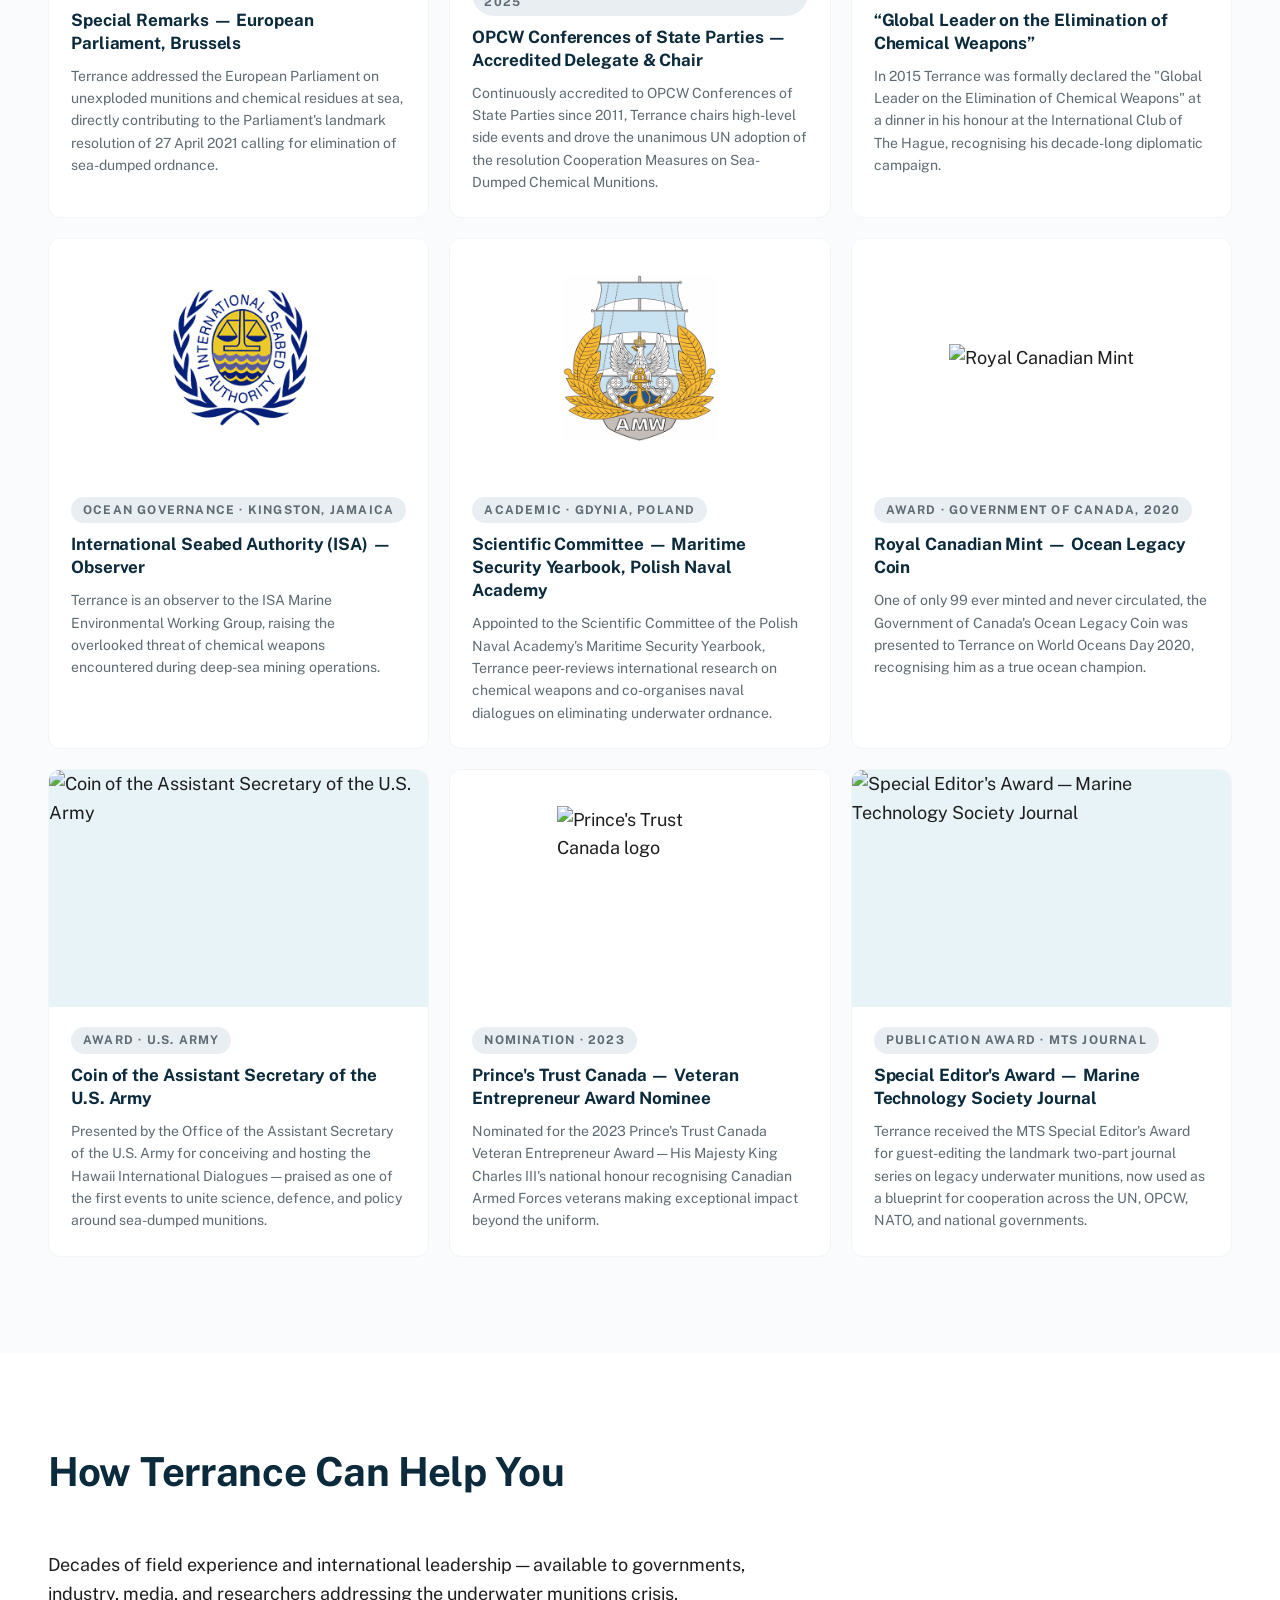
==== commit 3ad905c7: "Add compact documentary video links" ====
--- a/index.html
+++ b/index.html
@@ -719,8 +719,8 @@
 <!-- ════════════════════════════════════════════════════════════════════
      DOCUMENTARIES
      Centered flex grid of 7 film thumbnails (4 on top, 3 centered below).
-     Some cells link to external sites (underwatermunitions.org, NFB, TV5).
-     Films 4-5 have no links yet. Images stored in images/films/.
+     First three posters include full-film, archive, and trailer links.
+     Images stored in images/films/.
      ════════════════════════════════════════════════════════════════════ -->
 <section class="content-section alt" id="documentaries">
   <div class="container">
@@ -728,20 +728,53 @@
       <h2 class="section-title">Award-Winning Documentaries and <em>International Broadcasts</em></h2>
     </div>
     <div class="docs-grid">
-      <div class="docs-img-cell">
-        <a href="https://underwatermunitions.org" target="_blank" rel="noopener">
-          <img loading="lazy" src="images/films/film-1.webp" alt="Documentary 1" class="docs-thumb" width="710" height="860">
-        </a>
-      </div>
-      <div class="docs-img-cell">
-        <a href="https://transformerfilms.tv/deadly-depths/" target="_blank" rel="noopener">
-          <img loading="lazy" src="images/films/film-2.webp" alt="Deadly Depths Documentary" class="docs-thumb" width="714" height="860">
-        </a>
-      </div>
-      <div class="docs-img-cell">
-        <a href="https://underwatermunitions.org/2017/01/12/bomb-hunters-of-the-baltic/" target="_blank" rel="noopener">
-          <img loading="lazy" src="images/films/film-3.webp" alt="Bomb Hunters of the Baltic" class="docs-thumb" width="1367" height="860">
-        </a>
+      <div class="docs-img-cell docs-img-cell--linked">
+        <div class="docs-poster-wrap">
+          <img loading="lazy" src="images/films/film-1.webp" alt="Footprints of War documentary poster" class="docs-thumb" width="710" height="860">
+          <div class="docs-poster-actions" aria-label="Footprints of War links">
+            <a href="https://www.youtube.com/watch?v=C3WI-NAVtQA" target="_blank" rel="noopener noreferrer" aria-label="Watch full film: Footprints of War" title="Watch full film">
+              <svg viewBox="0 0 24 24" aria-hidden="true"><path d="M8 5.5v13l11-6.5z" fill="currentColor" stroke="none"/></svg>
+            </a>
+            <a href="https://archive.underwatermunitions.org/20260914/underwatermunitions.org/2016/08/26/footprints-of-war/index.html" target="_blank" rel="noopener noreferrer" aria-label="IDUM archive page: Footprints of War" title="IDUM archive page">
+              <svg viewBox="0 0 24 24" aria-hidden="true"><circle cx="12" cy="12" r="9"/><path d="M12 11v5m0-8h.01"/></svg>
+            </a>
+            <a href="https://archive.underwatermunitions.org/20260914/underwatermunitions.org/video/footprints-of-war-trailer.mp4" target="_blank" rel="noopener noreferrer" aria-label="Watch trailer: Footprints of War" title="Watch trailer">
+              <svg viewBox="0 0 24 24" aria-hidden="true"><path d="M3 7h18v13H3zM3 11h18M7 7l2 4m3-4 2 4m3-4 2 4"/></svg>
+            </a>
+          </div>
+        </div>
+      </div>
+      <div class="docs-img-cell docs-img-cell--linked">
+        <div class="docs-poster-wrap">
+          <img loading="lazy" src="images/films/film-2.webp" alt="Deadly Depths documentary poster" class="docs-thumb" width="714" height="860">
+          <div class="docs-poster-actions" aria-label="Deadly Depths links">
+            <a href="https://www.facebook.com/terrance.long.754/videos/405279114374295" target="_blank" rel="noopener noreferrer" aria-label="Watch full film: Deadly Depths" title="Watch full film">
+              <svg viewBox="0 0 24 24" aria-hidden="true"><path d="M8 5.5v13l11-6.5z" fill="currentColor" stroke="none"/></svg>
+            </a>
+            <a href="https://archive.underwatermunitions.org/20260914/underwatermunitions.org/2016/03/24/deadly-depths-blue-2014-ocean-issues-finalist/index.html" target="_blank" rel="noopener noreferrer" aria-label="IDUM archive page: Deadly Depths" title="IDUM archive page">
+              <svg viewBox="0 0 24 24" aria-hidden="true"><circle cx="12" cy="12" r="9"/><path d="M12 11v5m0-8h.01"/></svg>
+            </a>
+            <a href="https://archive.underwatermunitions.org/20260914/underwatermunitions.org/video/deadly-depths-trailer.mp4" target="_blank" rel="noopener noreferrer" aria-label="Watch trailer: Deadly Depths" title="Watch trailer">
+              <svg viewBox="0 0 24 24" aria-hidden="true"><path d="M3 7h18v13H3zM3 11h18M7 7l2 4m3-4 2 4m3-4 2 4"/></svg>
+            </a>
+          </div>
+        </div>
+      </div>
+      <div class="docs-img-cell docs-img-cell--linked">
+        <div class="docs-poster-wrap">
+          <img loading="lazy" src="images/films/film-3.webp" alt="Bomb Hunters of the Baltic documentary poster" class="docs-thumb" width="1367" height="860">
+          <div class="docs-poster-actions" aria-label="Bomb Hunters of the Baltic links">
+            <a href="https://www.youtube.com/watch?v=e4F3BtNaiSo" target="_blank" rel="noopener noreferrer" aria-label="Watch full film: Bomb Hunters of the Baltic" title="Watch full film">
+              <svg viewBox="0 0 24 24" aria-hidden="true"><path d="M8 5.5v13l11-6.5z" fill="currentColor" stroke="none"/></svg>
+            </a>
+            <a href="https://archive.underwatermunitions.org/20260914/underwatermunitions.org/2017/01/12/bomb-hunters-of-the-baltic/index.html" target="_blank" rel="noopener noreferrer" aria-label="IDUM archive page: Bomb Hunters of the Baltic" title="IDUM archive page">
+              <svg viewBox="0 0 24 24" aria-hidden="true"><circle cx="12" cy="12" r="9"/><path d="M12 11v5m0-8h.01"/></svg>
+            </a>
+            <a href="https://archive.underwatermunitions.org/20260914/underwatermunitions.org/video/bomb-hunters-of-the-baltic-sea-trailer.mp4" target="_blank" rel="noopener noreferrer" aria-label="Watch trailer: Bomb Hunters of the Baltic" title="Watch trailer">
+              <svg viewBox="0 0 24 24" aria-hidden="true"><path d="M3 7h18v13H3zM3 11h18M7 7l2 4m3-4 2 4m3-4 2 4"/></svg>
+            </a>
+          </div>
+        </div>
       </div>
       <div class="docs-img-cell">
         <img loading="lazy" src="images/films/film-4.webp" alt="Documentary 4" class="docs-thumb" width="661" height="860">
@@ -750,12 +783,12 @@
         <img loading="lazy" src="images/films/film-5.webp" alt="Documentary 5" class="docs-thumb" width="676" height="860">
       </div>
       <div class="docs-img-cell">
-        <a href="https://collection.nfb.ca/film/buried-at-sea" target="_blank" rel="noopener">
+        <a href="https://collection.nfb.ca/film/buried-at-sea" target="_blank" rel="noopener noreferrer">
           <img loading="lazy" src="images/films/film-6.webp" alt="Buried at Sea - NFB" class="docs-thumb" width="737" height="860">
         </a>
       </div>
       <div class="docs-img-cell">
-        <a href="https://www.tv5unis.ca/videos/39-45-en-sol-canadien/saisons/3/episodes/7" target="_blank" rel="noopener">
+        <a href="https://www.tv5unis.ca/videos/39-45-en-sol-canadien/saisons/3/episodes/7" target="_blank" rel="noopener noreferrer">
           <img loading="lazy" src="images/films/film-7.webp" alt="39-45 en sol canadien" class="docs-thumb" width="741" height="860">
         </a>
       </div>
@@ -1197,7 +1230,7 @@
               Submit Support Inquiry <i data-lucide="arrow-right" style="width:16px;height:16px;"></i>
             </button>
             <p class="form-error" id="form-error" role="alert"></p>
-            <p class="form-privacy">IDUM uses Web3Forms to deliver your inquiry. See our <a href="privacy.html">Privacy Policy</a> for details about processing and your choices.</p>
+            <p class="form-privacy">Your details are emailed only to the IDUM team to respond to your inquiry. We don't share them.</p>
           </form>
         </div>
       </div>
@@ -1277,7 +1310,6 @@
       <a href="#istab">Advisory Board</a>
       <a href="#action">Ocean Action #21356</a>
       <a href="#contact-form-section">Contact</a>
-      <a href="privacy.html">Privacy</a>
     </div>
     <div class="footer-copy">© 2026 International Dialogue on Underwater Munitions (IDUM). All rights reserved. Chair: Terrance P. Long CD.</div>
   </div>
--- a/styles.css
+++ b/styles.css
@@ -847,9 +847,24 @@
   border-radius: 10px; overflow: hidden;
   aspect-ratio: 3/4; transition: all 0.25s ease;
 }
+.docs-img-cell--linked { aspect-ratio: auto; }
 .docs-img-cell:hover { border-color: var(--accent); transform: translateY(-3px); box-shadow: 0 8px 24px rgba(11, 42, 60, 0.1); }
-.docs-img-cell a { display: block; width: 100%; height: 100%; }
+.docs-img-cell > a { display: block; width: 100%; height: 100%; }
+.docs-poster-wrap { position: relative; width: 100%; }
 .docs-thumb { width: 100%; height: 100%; object-fit: cover; display: block; transition: opacity 0.2s; }
+.docs-img-cell--linked .docs-thumb { height: auto; aspect-ratio: 3/4; }
+.docs-poster-actions {
+  position: absolute; inset: auto 0 0; display: flex; justify-content: center; gap: 10px;
+  padding: 25px 12px 12px; background: linear-gradient(transparent, rgba(0, 0, 0, 0.58));
+}
+.docs-poster-actions a {
+  display: grid; place-items: center; width: 36px; height: 36px; border-radius: 50%;
+  color: var(--accent); background: rgba(255, 255, 255, 0.94); box-shadow: 0 1px 4px rgba(0, 0, 0, 0.22);
+  transition: transform 0.2s ease, background-color 0.2s ease;
+}
+.docs-poster-actions a:hover { transform: translateY(-2px); background: #fff; }
+.docs-poster-actions a:focus-visible { outline: 3px solid #fff; outline-offset: 2px; }
+.docs-poster-actions svg { width: 19px; height: 19px; fill: none; stroke: currentColor; stroke-width: 1.8; stroke-linecap: round; stroke-linejoin: round; }
 .docs-img-cell:hover .docs-thumb { opacity: 0.9; }
 
 /* ══════════════════════════════════════════════════════════════════
@@ -1407,7 +1422,7 @@
 }
 .footer-logo span { color: var(--white); }
 .footer-links {
-  display: flex; flex-wrap: wrap; gap: 32px;
+  display: flex; gap: 32px;
 }
 .footer-links a {
   font-size: 13px; color: rgba(255, 255, 255, 0.5);
@@ -1418,41 +1433,6 @@
 .footer-copy {
   font-size: 12px; color: rgba(255, 255, 255, 0.35);
 }
-
-/* ── PRIVACY POLICY ── */
-.content-section.privacy-page {
-  min-height: 70vh;
-  padding-top: 144px;
-}
-.privacy-container { max-width: 900px; }
-.privacy-updated {
-  margin-top: 16px;
-  color: var(--slate);
-  font-size: 14px;
-}
-.privacy-content { margin-top: 48px; }
-.privacy-content h2 {
-  margin: 40px 0 12px;
-  color: var(--deep-ocean);
-  font-size: 22px;
-  line-height: 1.3;
-}
-.privacy-content h2:first-child { margin-top: 0; }
-.privacy-content p,
-.privacy-content ul { margin: 0 0 16px; }
-.privacy-content ul { padding-left: 24px; }
-.privacy-content li { margin: 0 0 8px; }
-.privacy-content a { color: var(--accent); text-underline-offset: 3px; }
-.privacy-content a:hover { color: var(--accent-hover); }
-.privacy-content :focus-visible { outline: 2px solid var(--accent); outline-offset: 3px; }
-.privacy-contact {
-  margin-top: 40px;
-  padding: 24px;
-  background: var(--light-ocean);
-  border-radius: 8px;
-}
-.privacy-contact h2 { margin-top: 0; }
-.form-privacy a { color: inherit; text-underline-offset: 2px; }
 
 /* Hero: stack text above the stats card below 1180px, so the four
    headline tiles keep enough width (they were ~150px wide at 1024px). */
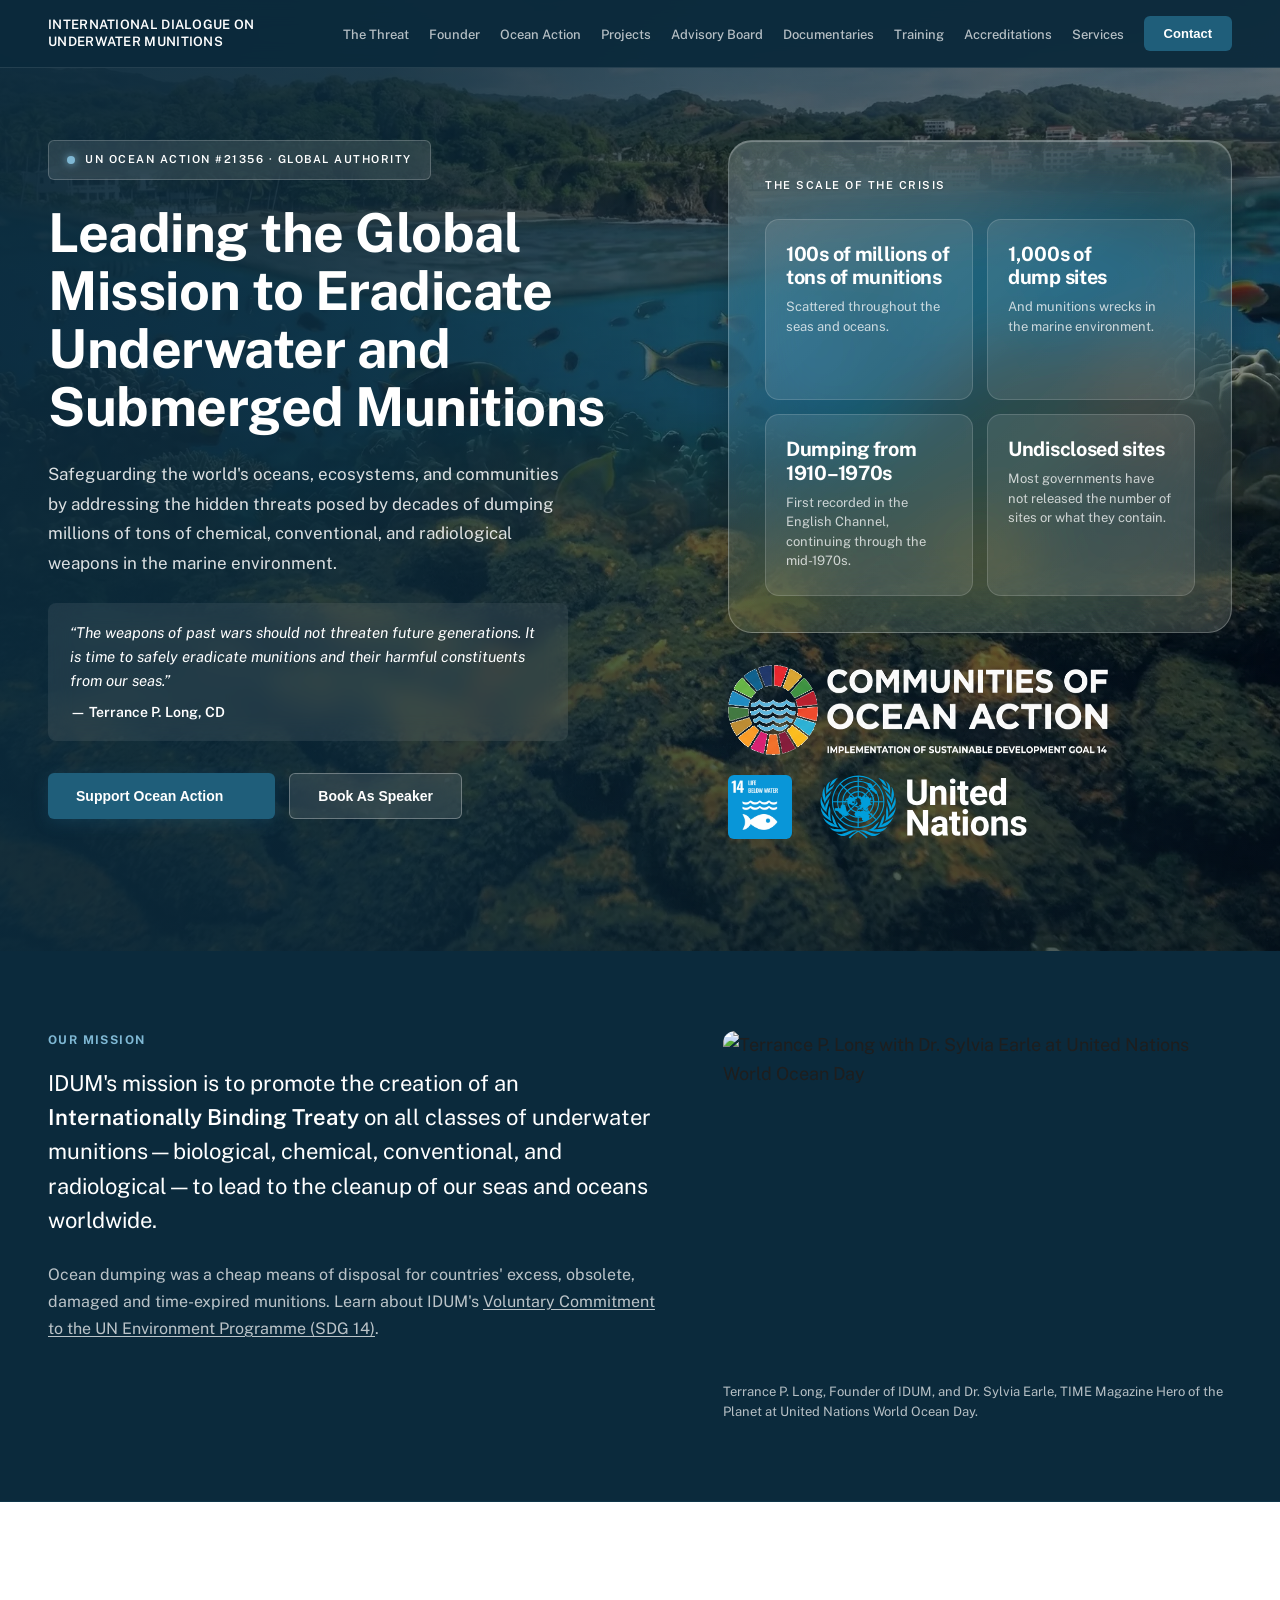
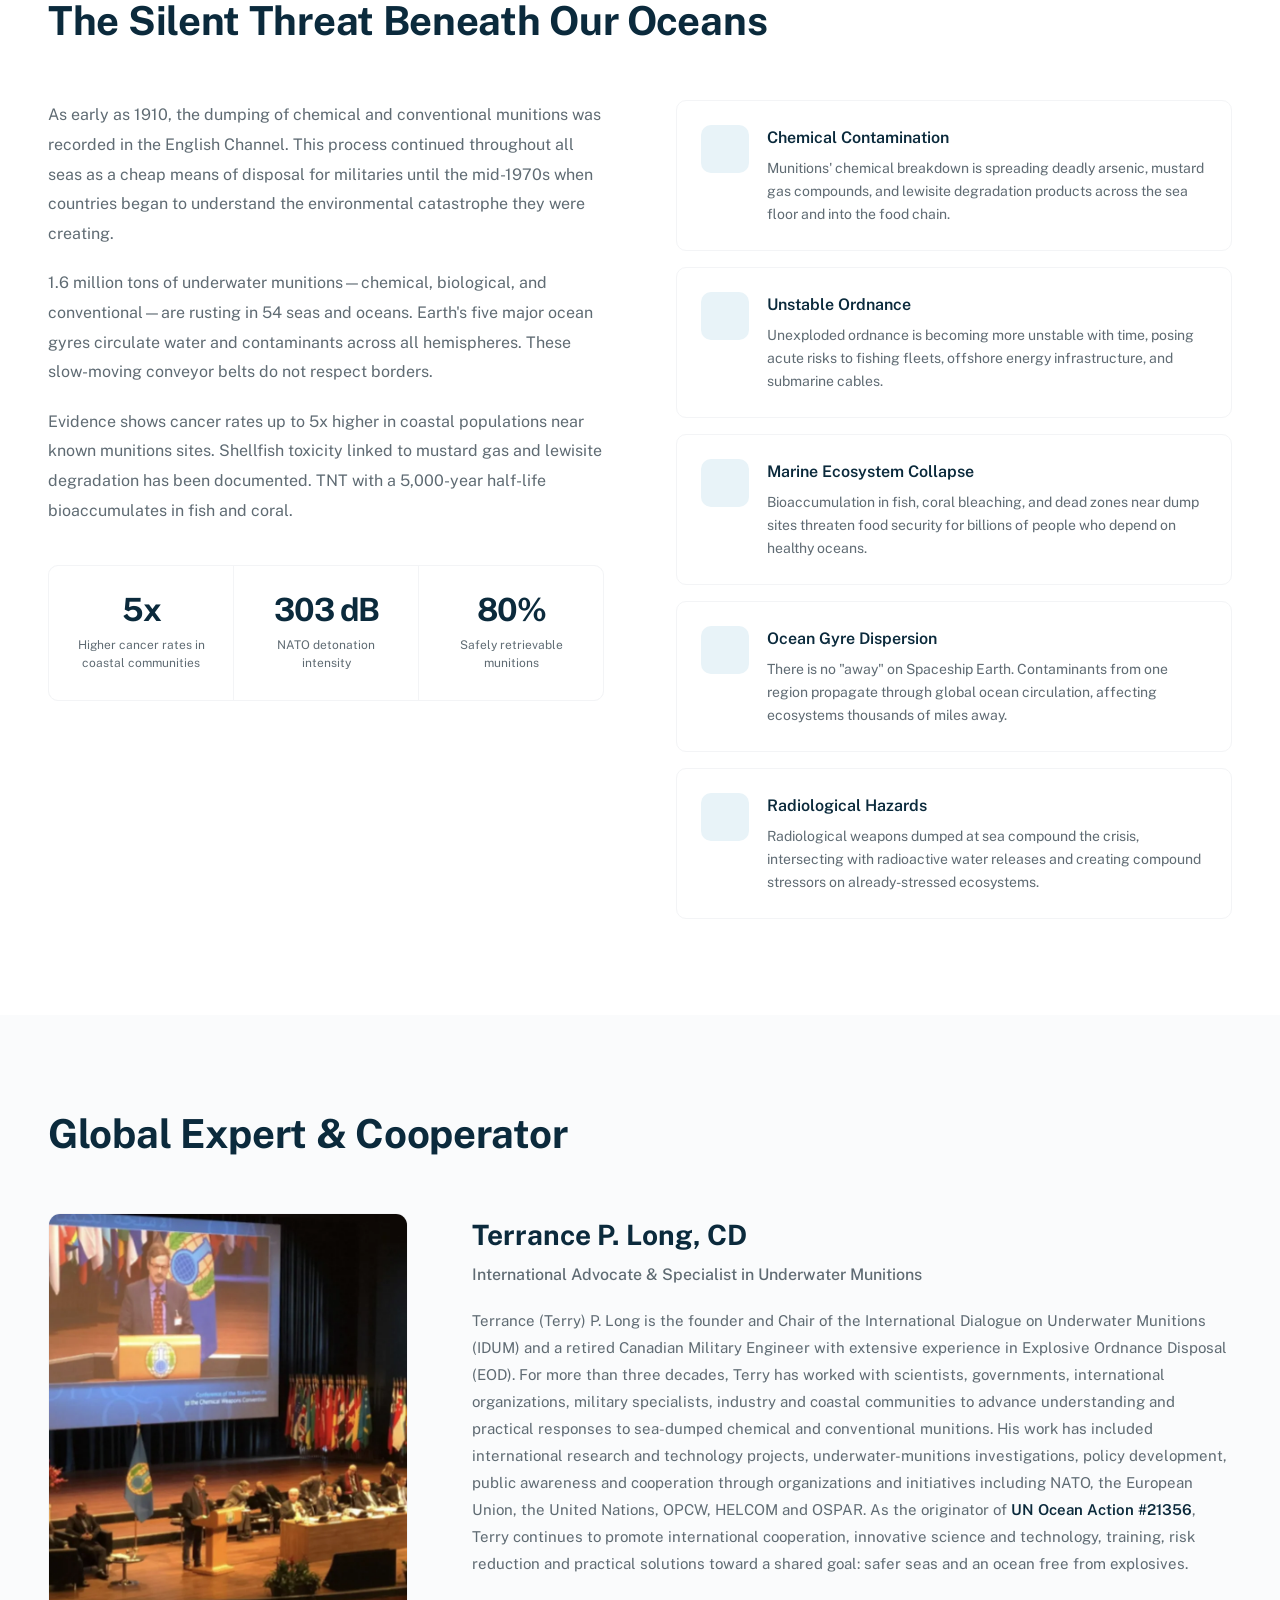
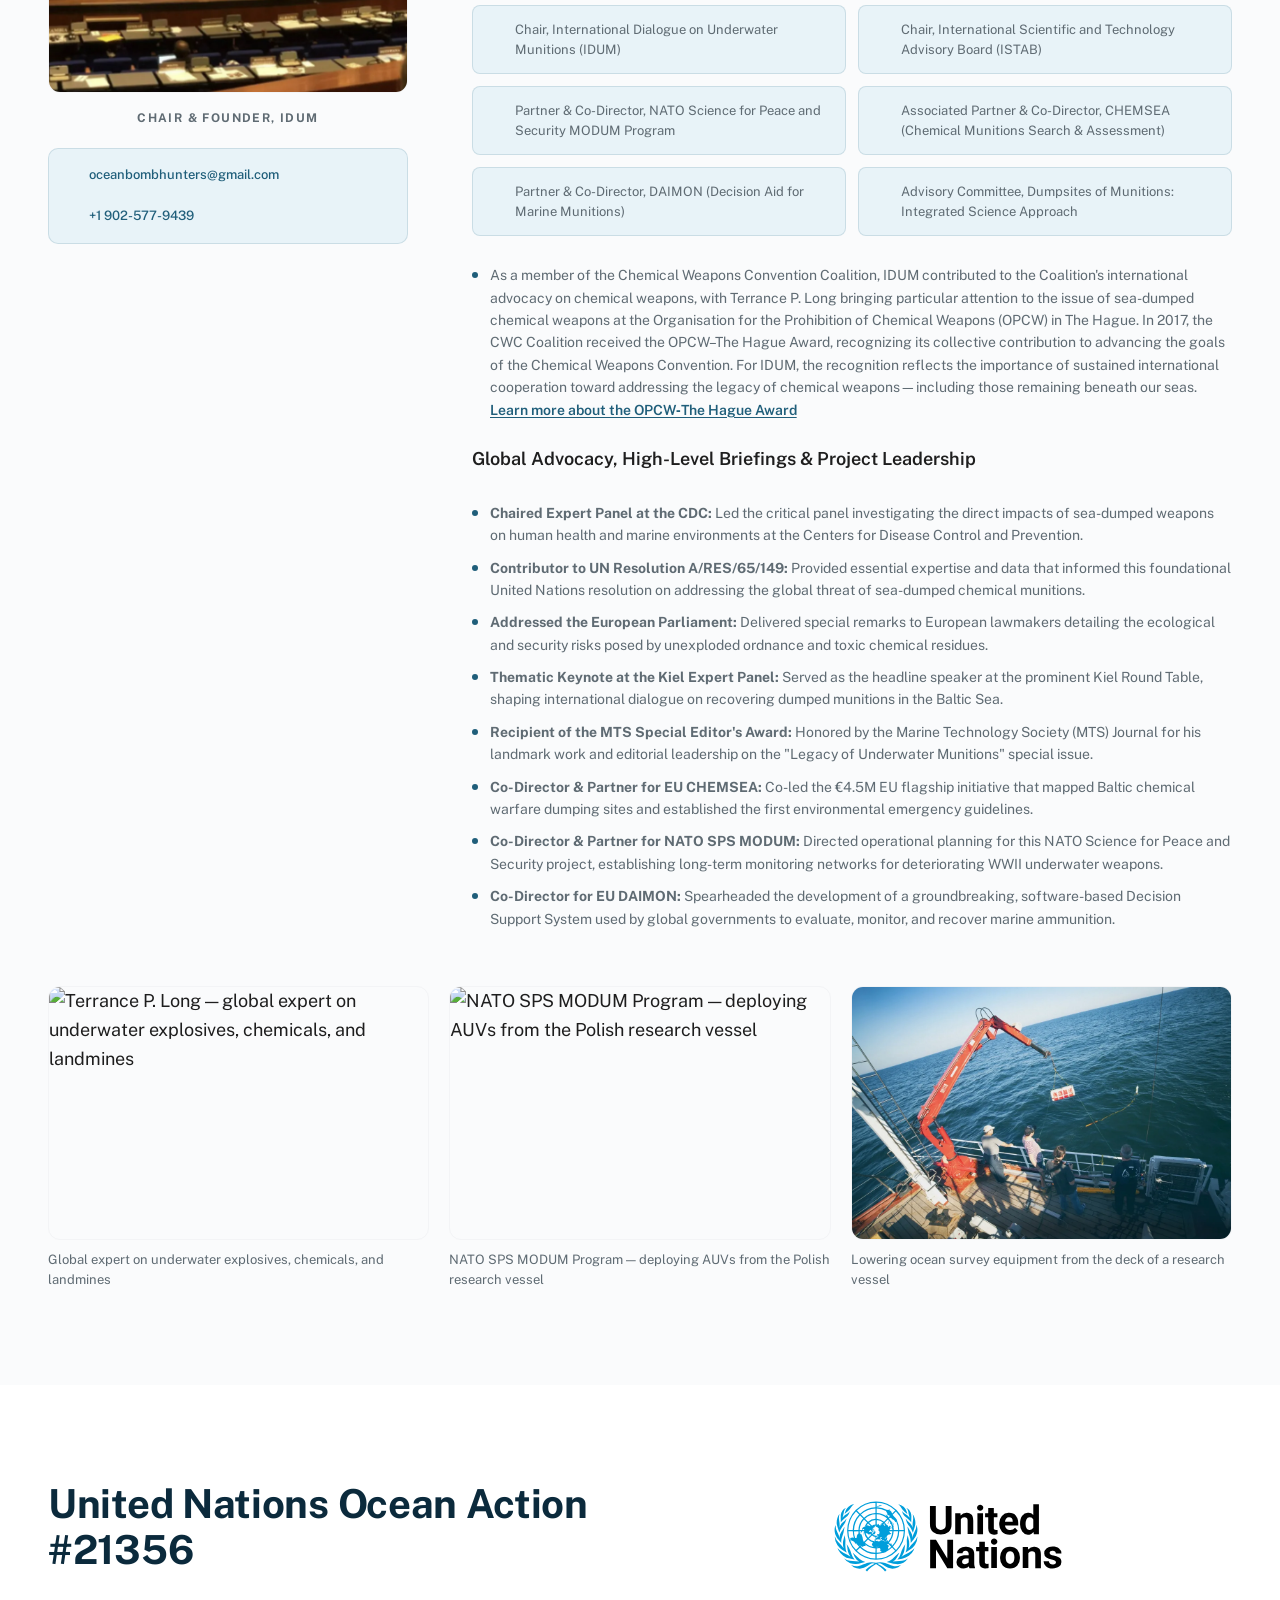
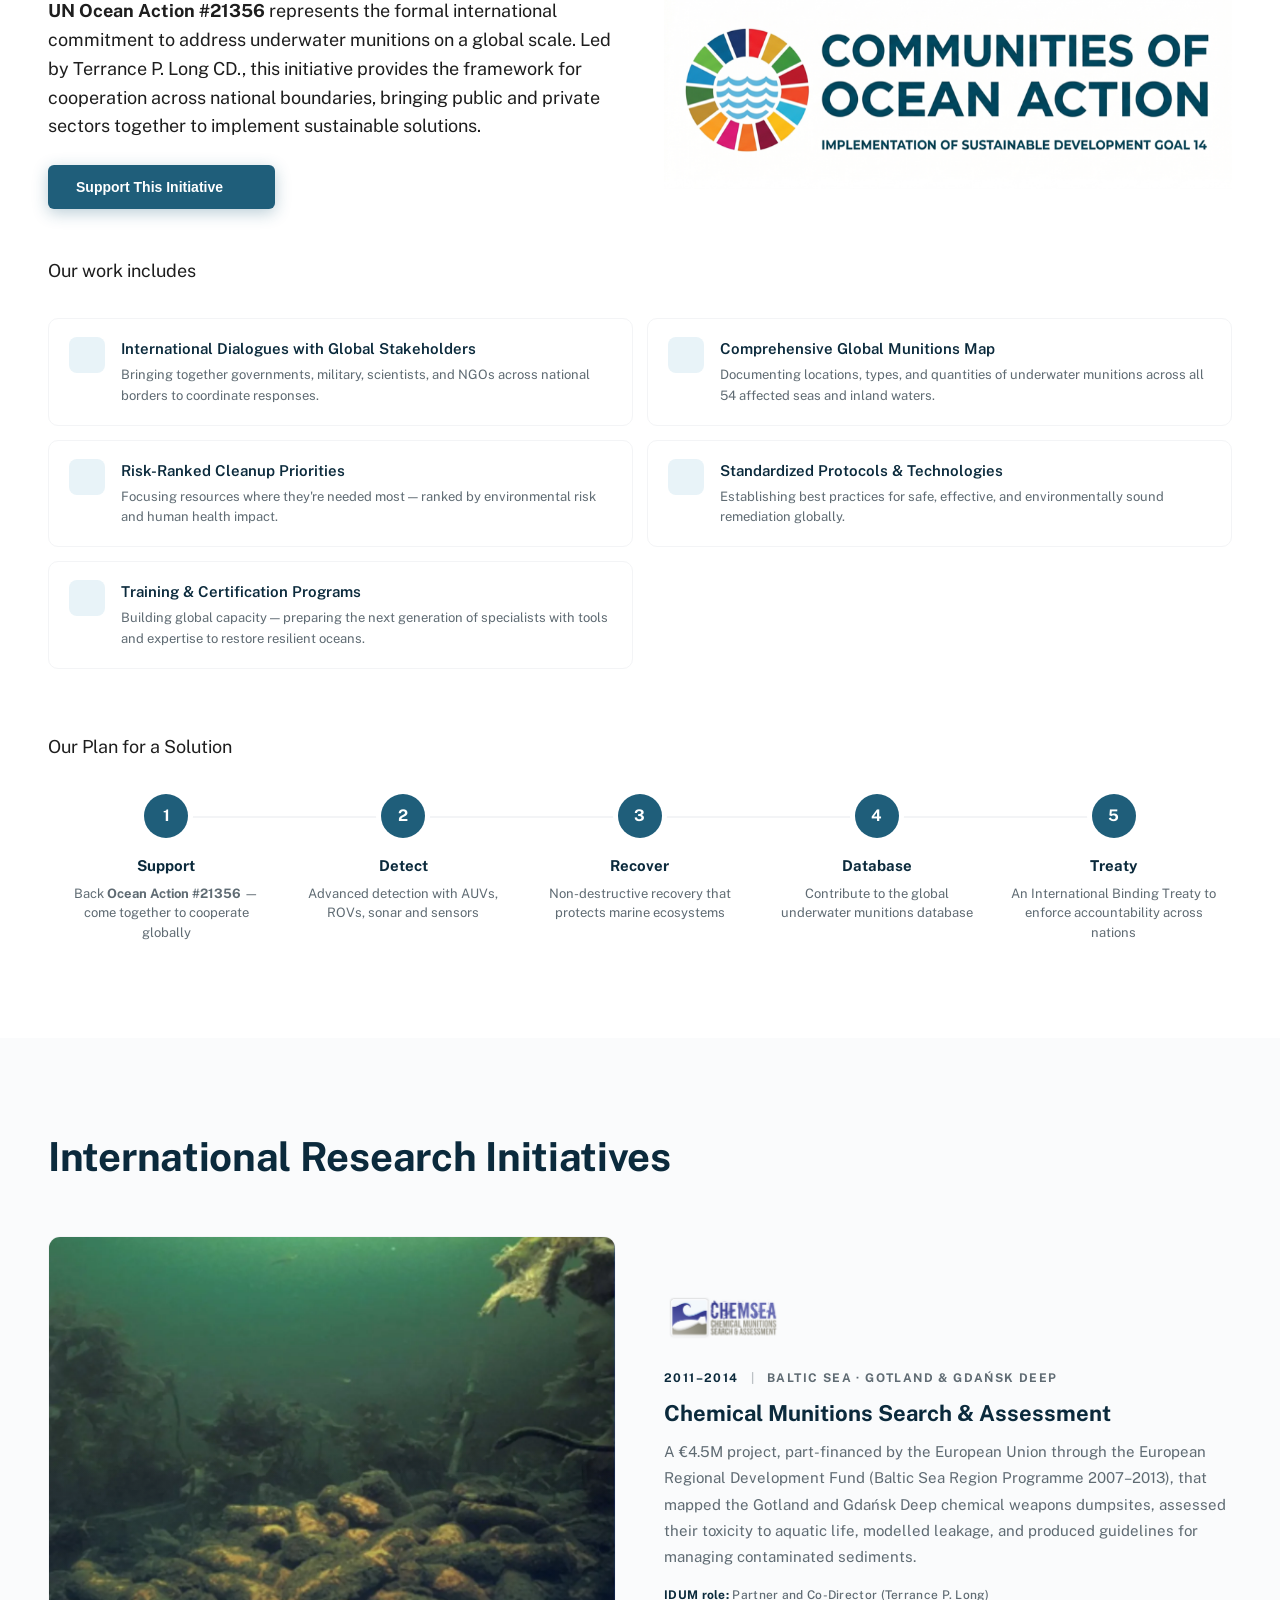
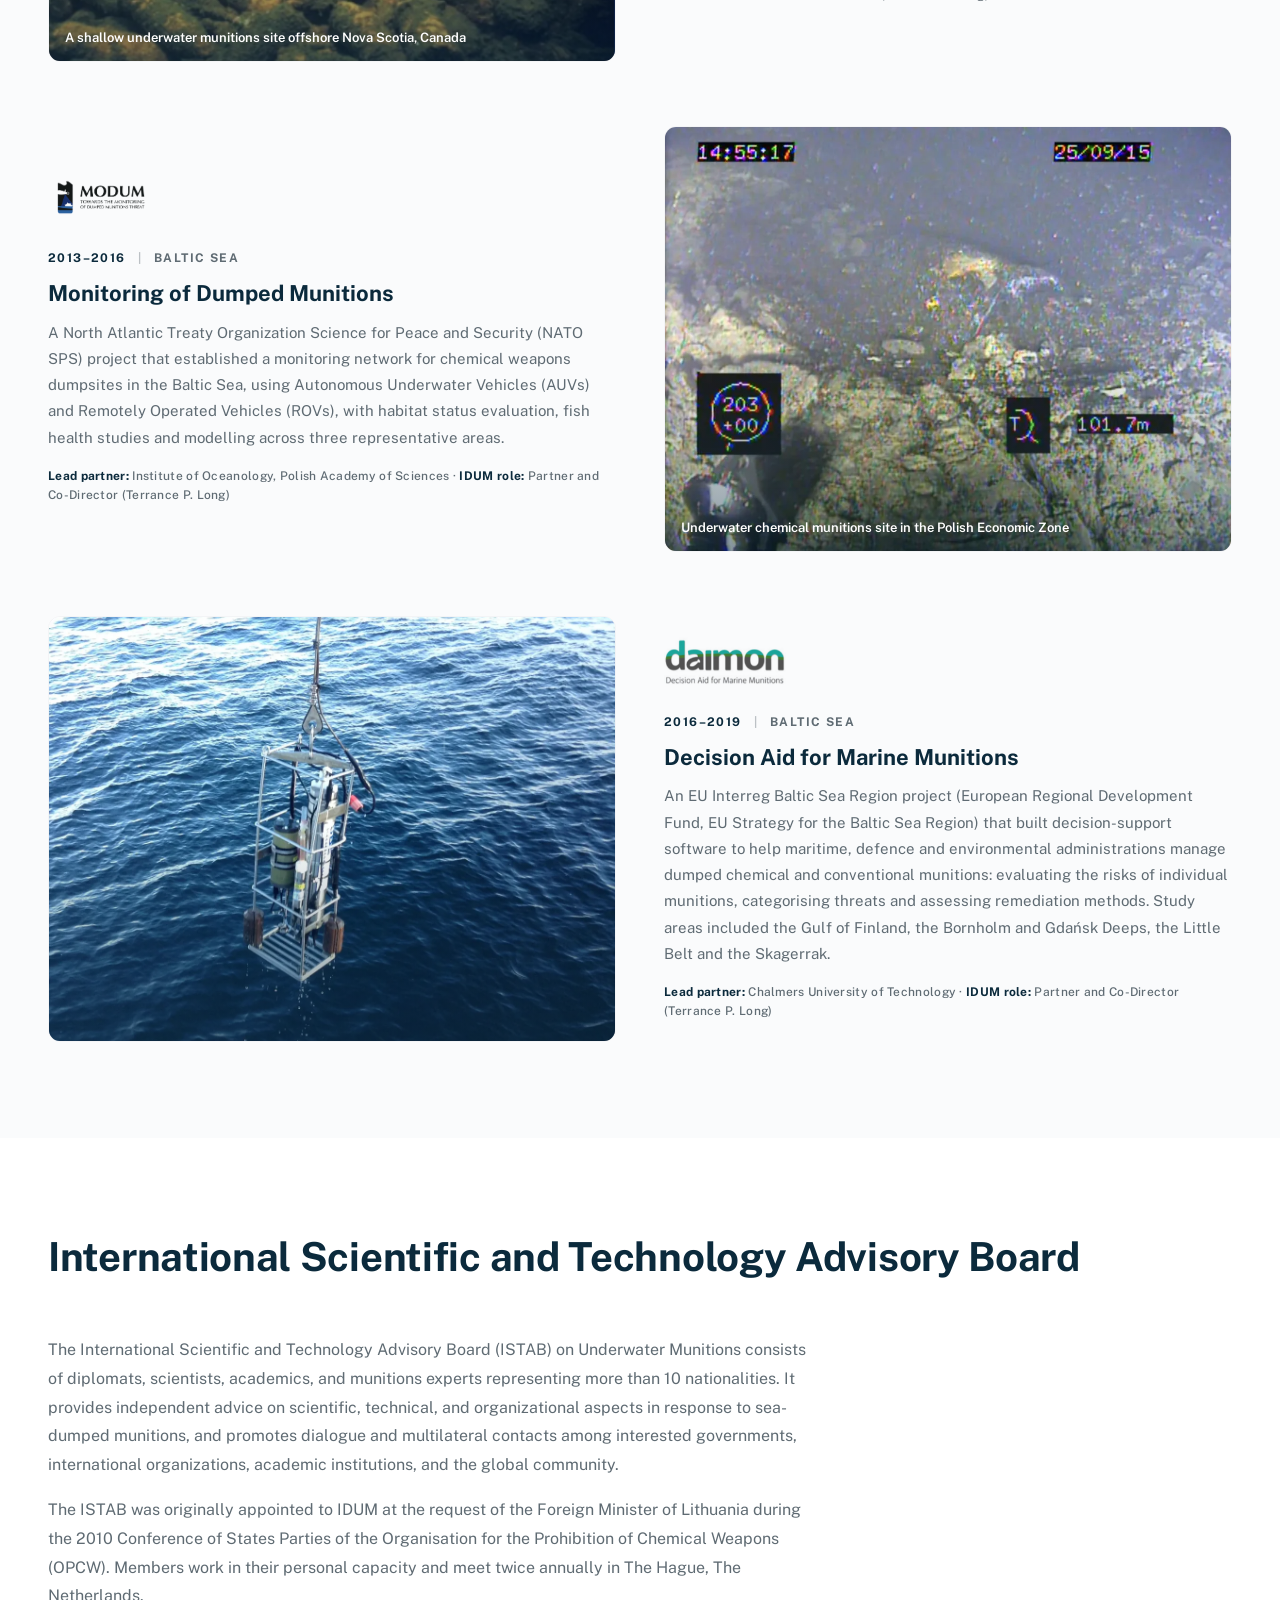
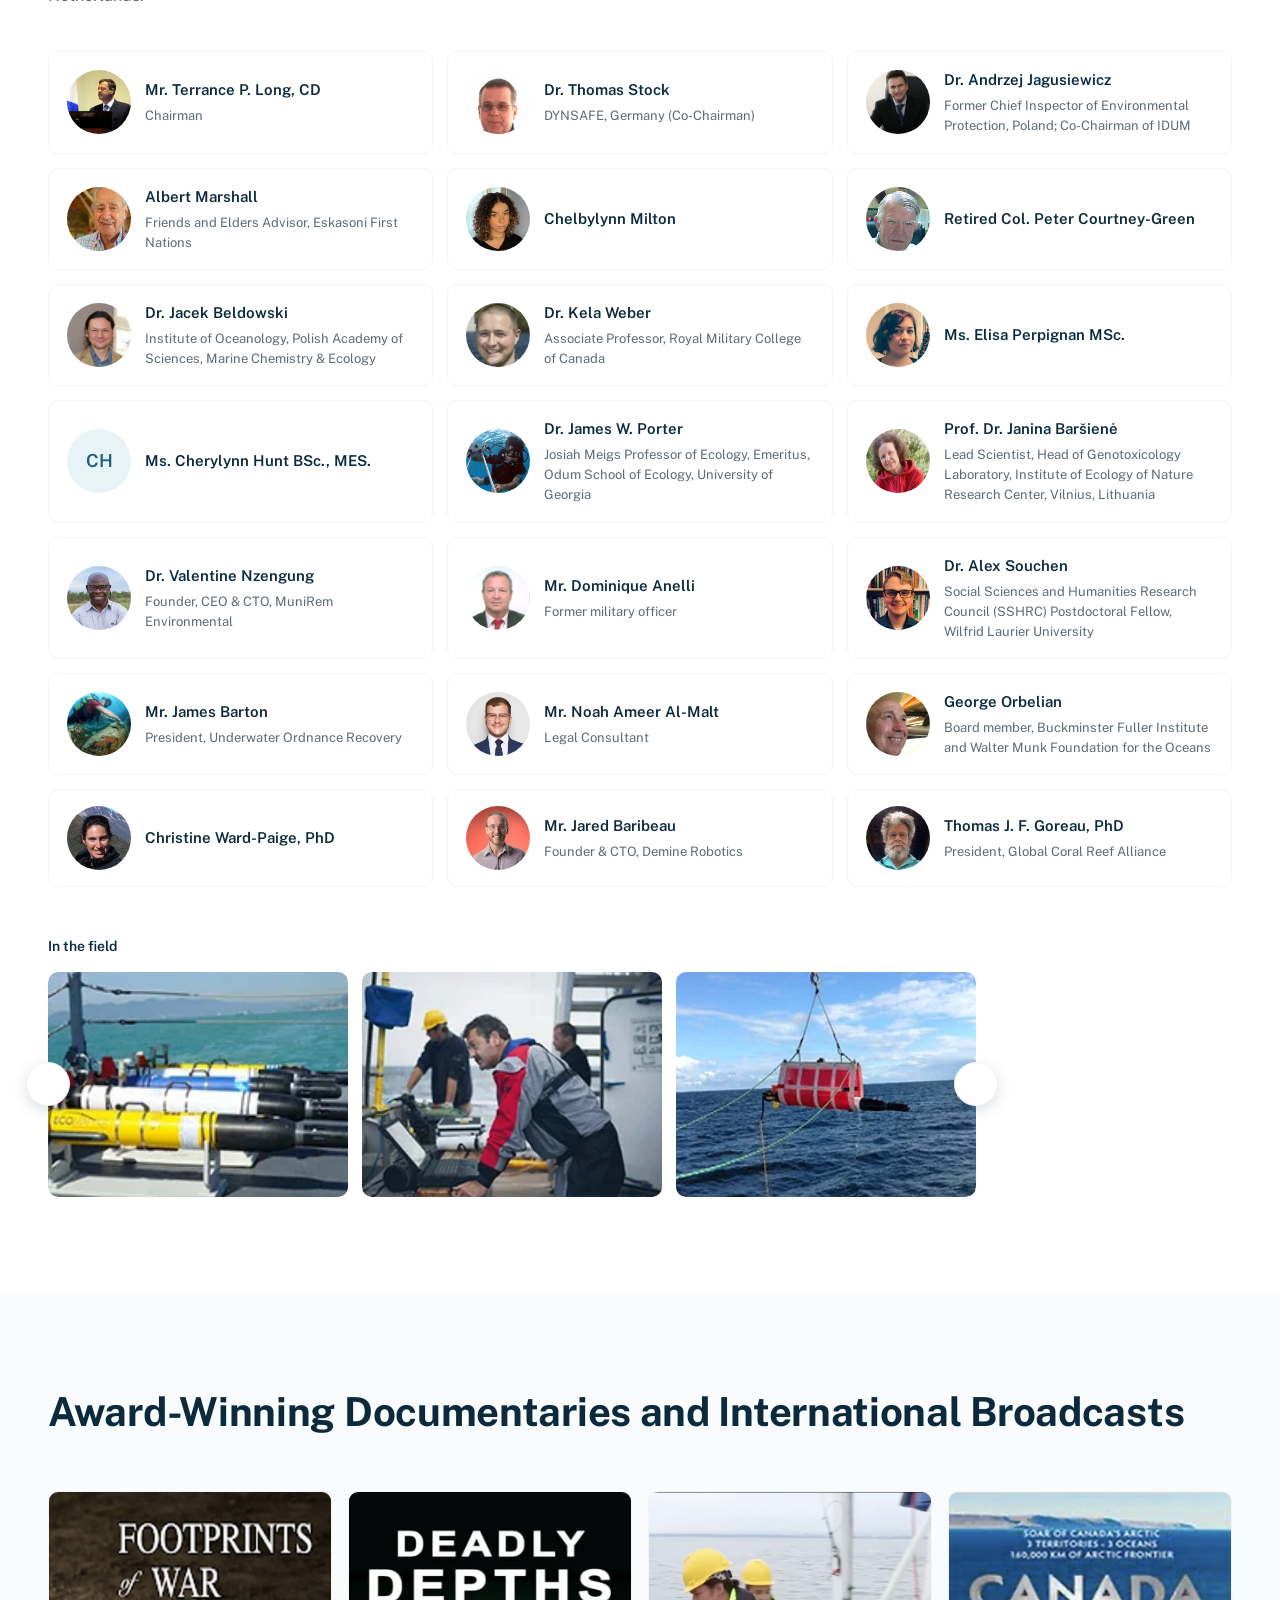
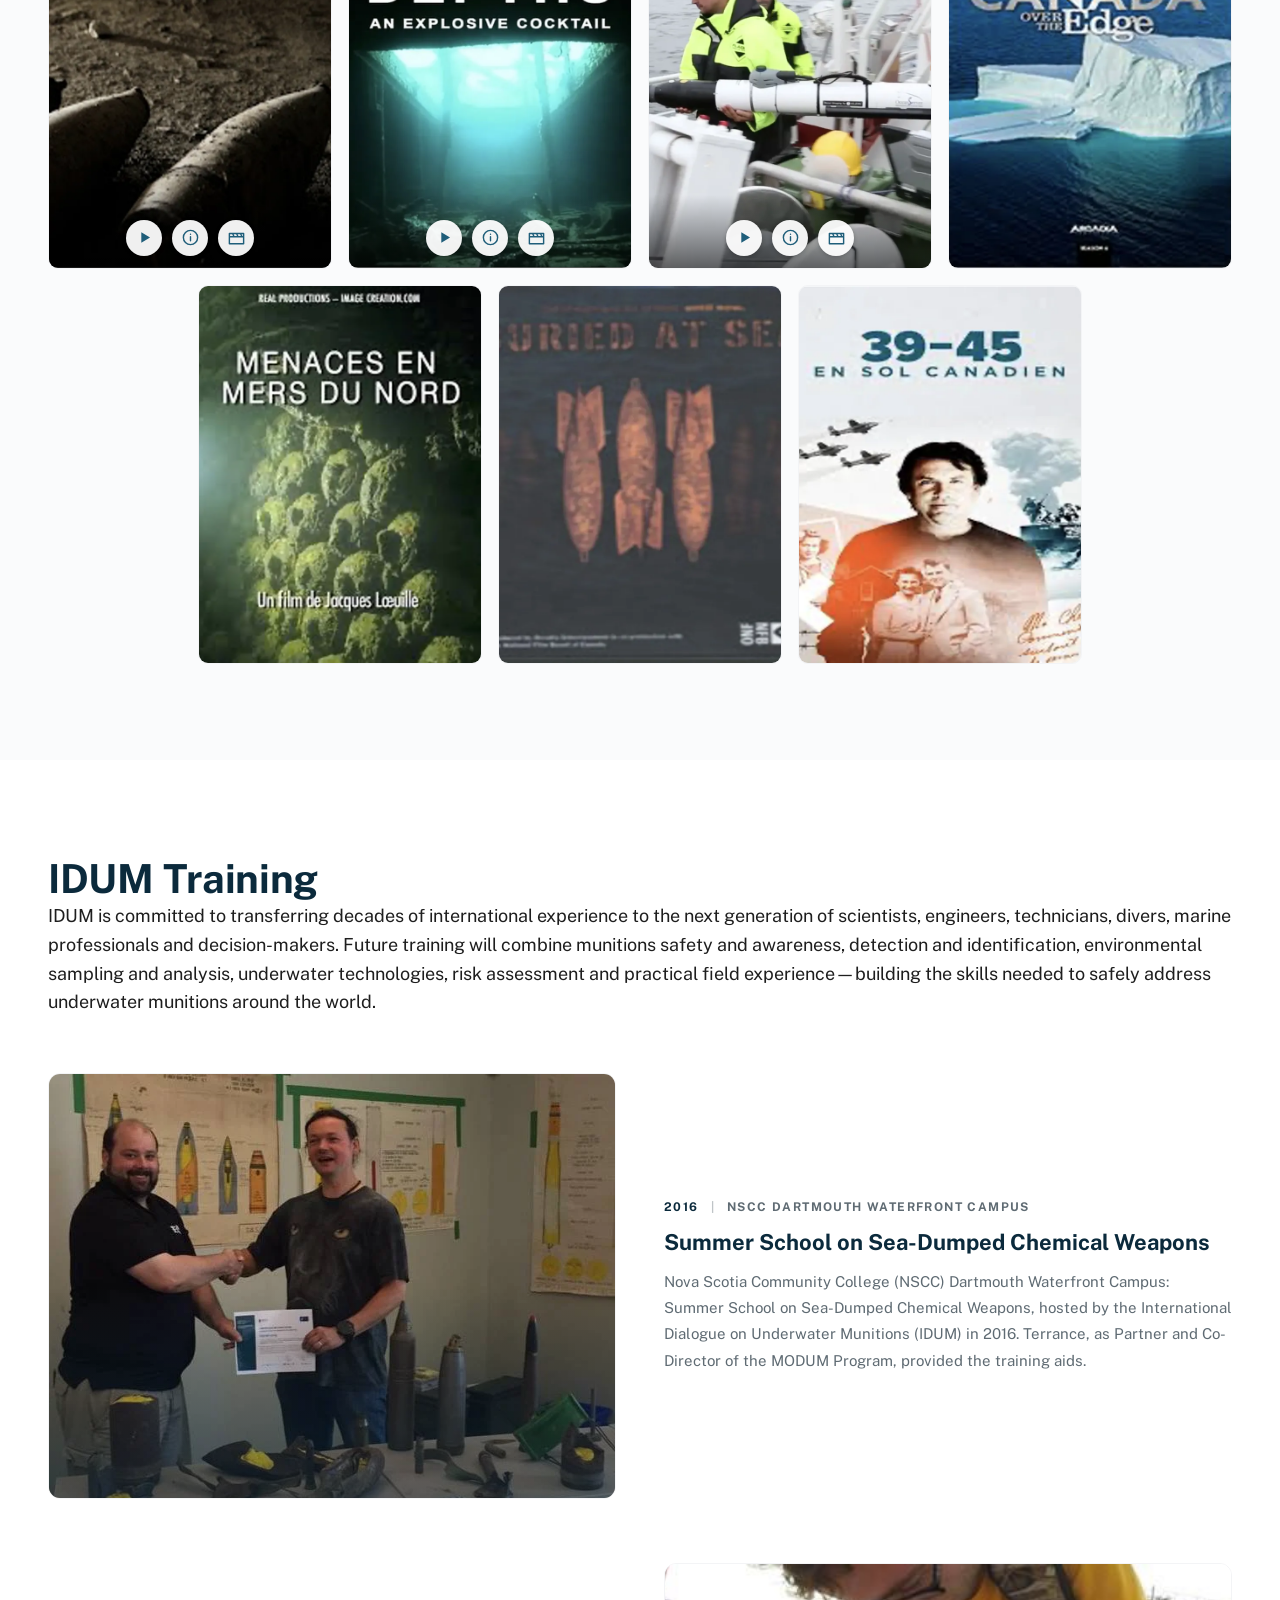
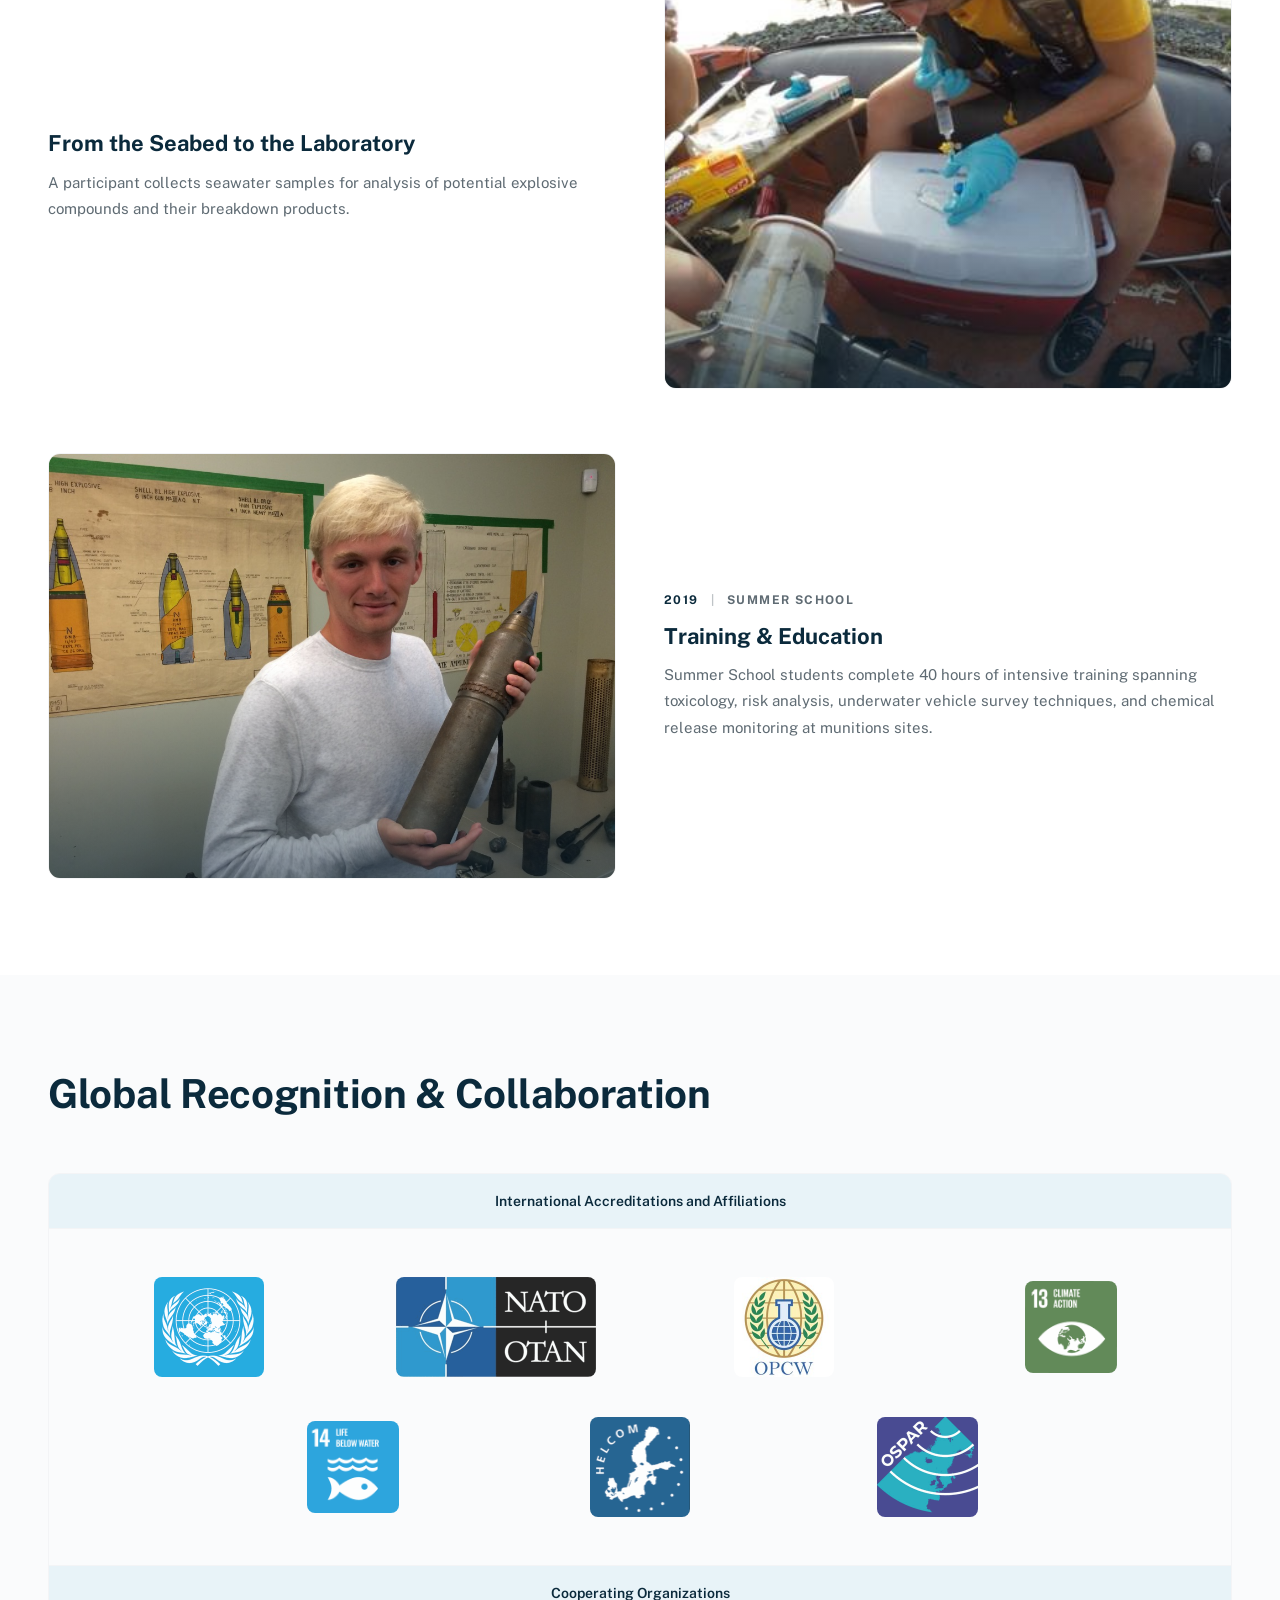
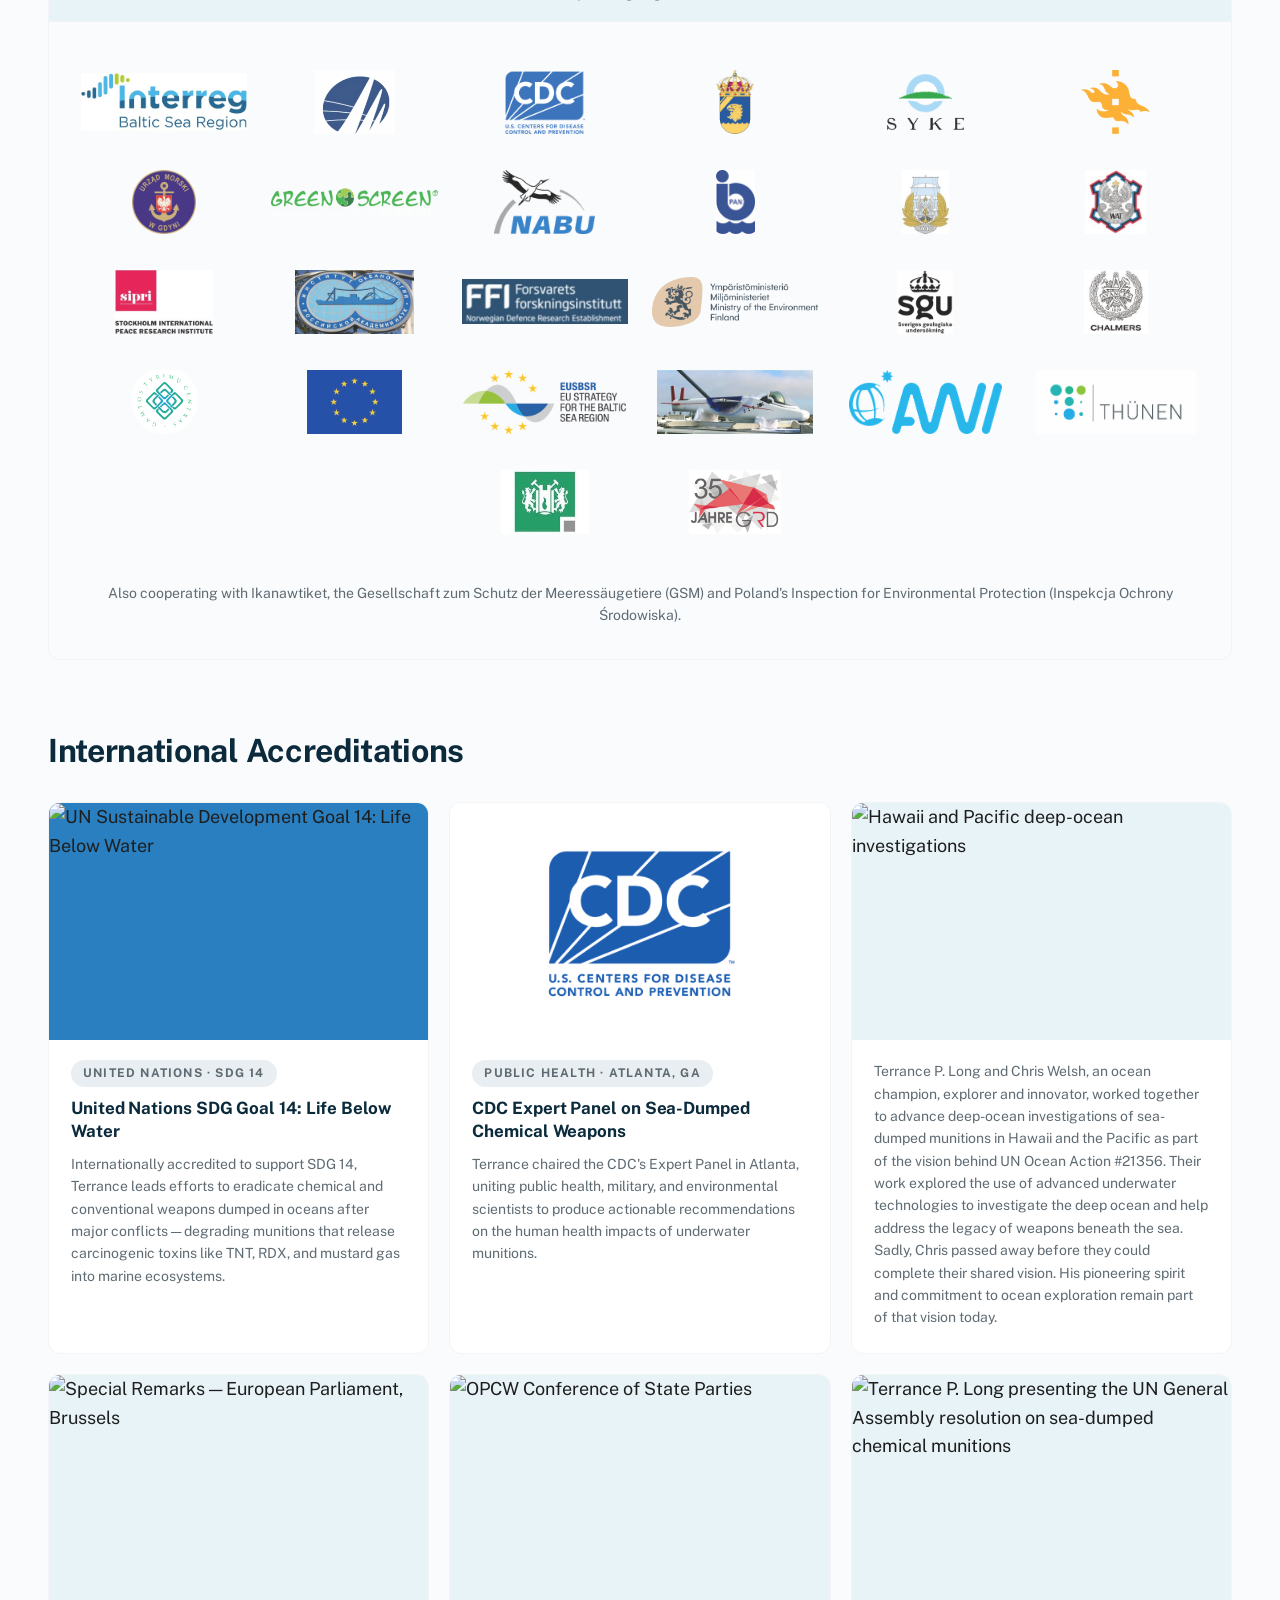
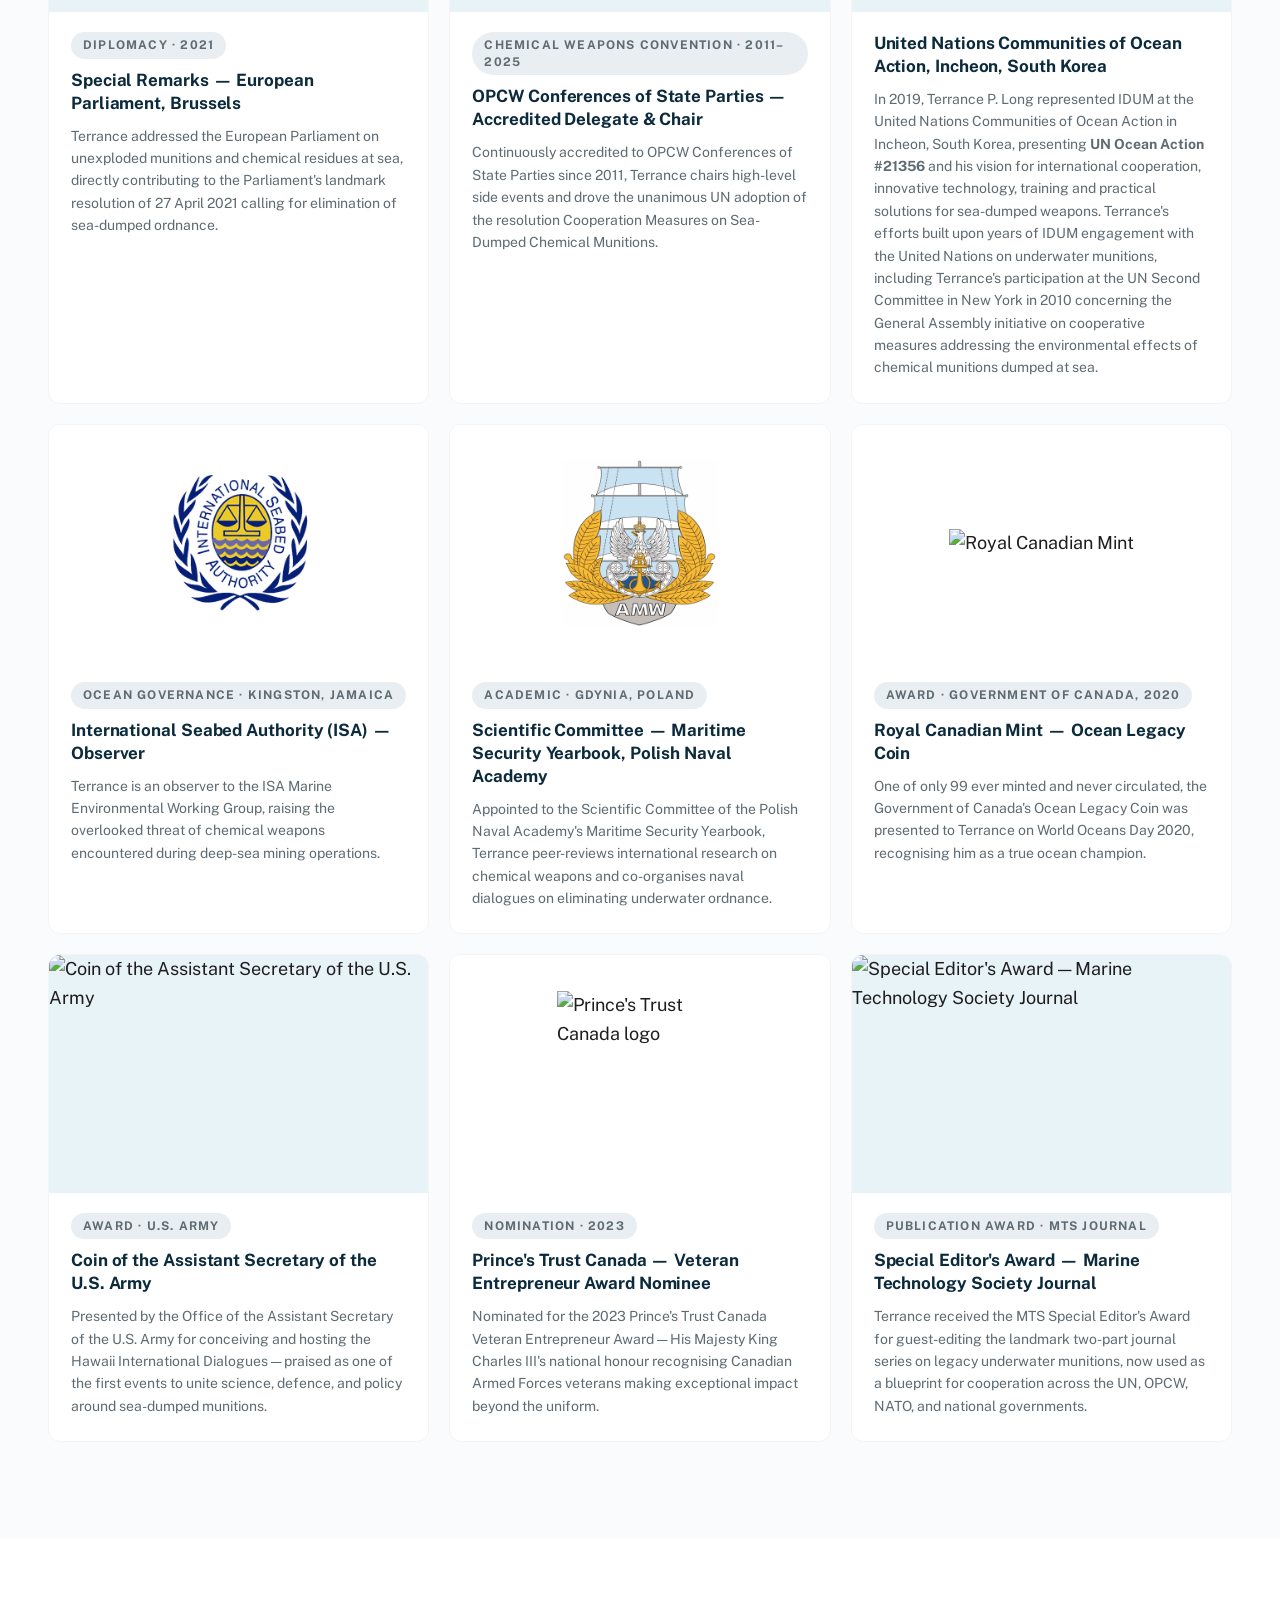
==== commit 4e8cd584: "Merge pull request #10 from idum-org/terry-feedback-2026-10-05 Apply Terry's October 5 website feedb" ====
--- a/index.html
+++ b/index.html
@@ -283,10 +283,9 @@
         </div>
       </div>
       <div>
-        <h3 class="founder-name">Terrance P. Long CD.</h3>
-        <p class="founder-role">Global Authority on Underwater & Submerged Munitions</p>
-        <p class="founder-bio">Terrance (Terry) P. Long is the Chair and founder of the International Dialogue on Underwater Munitions (IDUM) and a world-leading expert on sea-dumped chemical and conventional weapons. A retired Canadian Military Engineer with over 30 years of experience specializing in Explosive Ordnance Disposal (EOD), Terrance has led international efforts to address the environmental and human health impacts of underwater and submerged munitions globally.</p>
-        <p class="founder-bio">Terrance P. Long is a recognized global authority and leading voice in the response to underwater munitions. As the driving force behind <strong>UN Ocean Action #21356</strong>, he pioneered an international dialogue to address the environmental and safety risks of sea-dumped weapons. Through decades of dedicated advocacy, Terry has collaborated with international bodies, research institutes, and Baltic Sea regional initiatives to shape global models for marine protection and munitions clearance. His leadership within the International Dialogue on Underwater Munitions (IDUM) continues to unite governments, scientists, and industry stakeholders, leveraging critical mapping data and risk assessments to drive safer, more sustainable ocean cleanup operations worldwide.</p>
+        <h3 class="founder-name">Terrance P. Long, CD</h3>
+        <p class="founder-role">International Advocate &amp; Specialist in Underwater Munitions</p>
+        <p class="founder-bio">Terrance (Terry) P. Long is the founder and Chair of the International Dialogue on Underwater Munitions (IDUM) and a retired Canadian Military Engineer with extensive experience in Explosive Ordnance Disposal (EOD). For more than three decades, Terry has worked with scientists, governments, international organizations, military specialists, industry and coastal communities to advance understanding and practical responses to sea-dumped chemical and conventional munitions. His work has included international research and technology projects, underwater-munitions investigations, policy development, public awareness and cooperation through organizations and initiatives including NATO, the European Union, the United Nations, OPCW, HELCOM and OSPAR. As the originator of <strong>UN Ocean Action #21356</strong>, Terry continues to promote international cooperation, innovative science and technology, training, risk reduction and practical solutions toward a shared goal: safer seas and an ocean free from explosives.</p>
 
         <div class="roles-grid">
           <div class="role-item"><i data-lucide="chevron-right"></i> Chair, International Dialogue on Underwater Munitions (IDUM)</div>
@@ -298,7 +297,7 @@
         </div>
 
         <div class="achievements-list">
-          <div class="achievement"><div class="achievement-dot"></div><span>As a prominent member organization of the Chemical Weapons Convention (CWC) Coalition, IDUM played a vital role in the collective efforts that earned the coalition the prestigious OPCW-The Hague Award. Serving as a key face and voice for underwater chemical weapons responses at the Organisation for the Prohibition of Chemical Weapons (OPCW) headquarters in The Hague, Terry's leadership was instrumental in this global recognition. The award, which carries the legacy of the OPCW's 2013 Nobel Peace Prize, underscores Terry and IDUM's tireless global advocacy and diplomatic engagement toward the permanent elimination of chemical weapons from our international waters. <a class="text-link" href="https://www.cwccoalition.org/opcw-the-hague-award/" target="_blank" rel="noopener">Learn more about the OPCW&#8209;The Hague Award</a></span></div>
+          <div class="achievement"><div class="achievement-dot"></div><span>As a member of the Chemical Weapons Convention Coalition, IDUM contributed to the Coalition's international advocacy on chemical weapons, with Terrance P. Long bringing particular attention to the issue of sea-dumped chemical weapons at the Organisation for the Prohibition of Chemical Weapons (OPCW) in The Hague. In 2017, the CWC Coalition received the OPCW–The Hague Award, recognizing its collective contribution to advancing the goals of the Chemical Weapons Convention. For IDUM, the recognition reflects the importance of sustained international cooperation toward addressing the legacy of chemical weapons—including those remaining beneath our seas. <a class="text-link" href="https://www.cwccoalition.org/opcw-the-hague-award/" target="_blank" rel="noopener">Learn more about the OPCW&#8209;The Hague Award</a></span></div>
         </div>
 
         <p style="font-weight:600;margin-top:1.5rem;margin-bottom:0.75rem;">Global Advocacy, High-Level Briefings &amp; Project Leadership</p>
@@ -539,7 +538,7 @@
       <h2 class="section-title">International Scientific and Technology <em>Advisory Board</em></h2>
     </div>
     <p class="threat-text istab-intro">
-      Chaired by Terry, the International Scientific and Technology Advisory Board (ISTAB) on Underwater Munitions consists of diplomats, scientists, academics, and munitions experts representing more than 10 nationalities. It provides independent advice on scientific, technical, and organizational aspects in response to sea-dumped munitions, and promotes dialogue and multilateral contacts among interested governments, international organizations, academic institutions, and the global community.
+      The International Scientific and Technology Advisory Board (ISTAB) on Underwater Munitions consists of diplomats, scientists, academics, and munitions experts representing more than 10 nationalities. It provides independent advice on scientific, technical, and organizational aspects in response to sea-dumped munitions, and promotes dialogue and multilateral contacts among interested governments, international organizations, academic institutions, and the global community.
     </p>
     <p class="threat-text istab-intro">
       The ISTAB was originally appointed to IDUM at the request of the Foreign Minister of Lithuania during the 2010 Conference of States Parties of the Organisation for the Prohibition of Chemical Weapons (OPCW). Members work in their personal capacity and meet twice annually in The Hague, The Netherlands.
@@ -805,10 +804,12 @@
   <div class="container">
     <div class="section-header">
       <h2 class="section-title">IDUM Training</h2>
+      <p>IDUM is committed to transferring decades of international experience to the next generation of scientists, engineers, technicians, divers, marine professionals and decision-makers. Future training will combine munitions safety and awareness, detection and identification, environmental sampling and analysis, underwater technologies, risk assessment and practical field experience—building the skills needed to safely address underwater munitions around the world.</p>
     </div>
     <!-- Oct 4 call with Terry: three training photos with his captions.
          IDUM hosted the 2016 NATO Summer School at NSCC; don't imply NATO
-         is the sole accreditor. Photos 1-2 are low-resolution copies from
+         is the sole accreditor. Terry's Oct 5 captions for photos 1 and 3
+         are on hold until he clarifies whether NATO should be named. Photos 1-2 are low-resolution copies from
          Terry's Sep 14 doc; swap in originals when he sends them. -->
     <div class="projects-list">
 
@@ -836,8 +837,8 @@
           <div class="project-img-overlay"></div>
         </div>
         <div class="project-content">
-          <div class="project-title">Training on the Water</div>
-          <p class="project-desc">Student taking samples at the Bedford Basin.</p>
+          <div class="project-title">From the Seabed to the Laboratory</div>
+          <p class="project-desc">A participant collects seawater samples for analysis of potential explosive compounds and their breakdown products.</p>
         </div>
       </div>
 
@@ -961,11 +962,9 @@
         </article>
 
         <article class="honor-card">
-          <div class="honor-media"><img loading="lazy" src="images/honors/hawaii-auv.jpg" alt="Deep Ocean Survey — Hawaiian Islands & Pacific" width="400" height="300"></div>
+          <div class="honor-media"><img loading="lazy" src="images/honors/hawaii-auv.jpg" alt="Hawaii and Pacific deep-ocean investigations" width="400" height="300"></div>
           <div class="honor-body">
-            <span class="honor-label">Field Operations · 2016–2020</span>
-            <h4 class="honor-name">Deep Ocean Survey — Hawaiian Islands & Pacific</h4>
-            <p class="honor-desc">Terrance led a cutting-edge AUV survey of sea-dumped munitions across the Hawaiian Islands and Pacific Small Island States, mapping disposal sites at depths up to 5,000 m that had never before been documented.</p>
+            <p class="honor-desc">Terrance P. Long and Chris Welsh, an ocean champion, explorer and innovator, worked together to advance deep-ocean investigations of sea-dumped munitions in Hawaii and the Pacific as part of the vision behind UN Ocean Action #21356. Their work explored the use of advanced underwater technologies to investigate the deep ocean and help address the legacy of weapons beneath the sea. Sadly, Chris passed away before they could complete their shared vision. His pioneering spirit and commitment to ocean exploration remain part of that vision today.</p>
           </div>
         </article>
 
@@ -988,11 +987,10 @@
         </article>
 
         <article class="honor-card">
-          <div class="honor-media"><img loading="lazy" src="images/honors/hague-global-leader.jpg" alt="Global Leader on the Elimination of Chemical Weapons" width="400" height="294"></div>
+          <div class="honor-media"><img loading="lazy" src="images/honors/hague-global-leader.jpg" alt="Terrance P. Long presenting the UN General Assembly resolution on sea-dumped chemical munitions" width="400" height="294"></div>
           <div class="honor-body">
-            <span class="honor-label">Award · The Hague, 2015</span>
-            <h4 class="honor-name">“Global Leader on the Elimination of Chemical Weapons”</h4>
-            <p class="honor-desc">In 2015 Terrance was formally declared the "Global Leader on the Elimination of Chemical Weapons" at a dinner in his honour at the International Club of The Hague, recognising his decade-long diplomatic campaign.</p>
+            <h4 class="honor-name">United Nations Communities of Ocean Action, Incheon, South Korea</h4>
+            <p class="honor-desc">In 2019, Terrance P. Long represented IDUM at the United Nations Communities of Ocean Action in Incheon, South Korea, presenting <strong>UN Ocean Action #21356</strong> and his vision for international cooperation, innovative technology, training and practical solutions for sea-dumped weapons. Terrance's efforts built upon years of IDUM engagement with the United Nations on underwater munitions, including Terrance's participation at the UN Second Committee in New York in 2010 concerning the General Assembly initiative on cooperative measures addressing the environmental effects of chemical munitions dumped at sea.</p>
           </div>
         </article>
 
--- a/styles.css
+++ b/styles.css
@@ -1422,7 +1422,7 @@
 }
 .footer-logo span { color: var(--white); }
 .footer-links {
-  display: flex; gap: 32px;
+  display: flex; flex-wrap: wrap; gap: 32px;
 }
 .footer-links a {
   font-size: 13px; color: rgba(255, 255, 255, 0.5);
@@ -1433,6 +1433,41 @@
 .footer-copy {
   font-size: 12px; color: rgba(255, 255, 255, 0.35);
 }
+
+/* ── PRIVACY POLICY ── */
+.content-section.privacy-page {
+  min-height: 70vh;
+  padding-top: 144px;
+}
+.privacy-container { max-width: 900px; }
+.privacy-updated {
+  margin-top: 16px;
+  color: var(--slate);
+  font-size: 14px;
+}
+.privacy-content { margin-top: 48px; }
+.privacy-content h2 {
+  margin: 40px 0 12px;
+  color: var(--deep-ocean);
+  font-size: 22px;
+  line-height: 1.3;
+}
+.privacy-content h2:first-child { margin-top: 0; }
+.privacy-content p,
+.privacy-content ul { margin: 0 0 16px; }
+.privacy-content ul { padding-left: 24px; }
+.privacy-content li { margin: 0 0 8px; }
+.privacy-content a { color: var(--accent); text-underline-offset: 3px; }
+.privacy-content a:hover { color: var(--accent-hover); }
+.privacy-content :focus-visible { outline: 2px solid var(--accent); outline-offset: 3px; }
+.privacy-contact {
+  margin-top: 40px;
+  padding: 24px;
+  background: var(--light-ocean);
+  border-radius: 8px;
+}
+.privacy-contact h2 { margin-top: 0; }
+.form-privacy a { color: inherit; text-underline-offset: 2px; }
 
 /* Hero: stack text above the stats card below 1180px, so the four
    headline tiles keep enough width (they were ~150px wide at 1024px). */
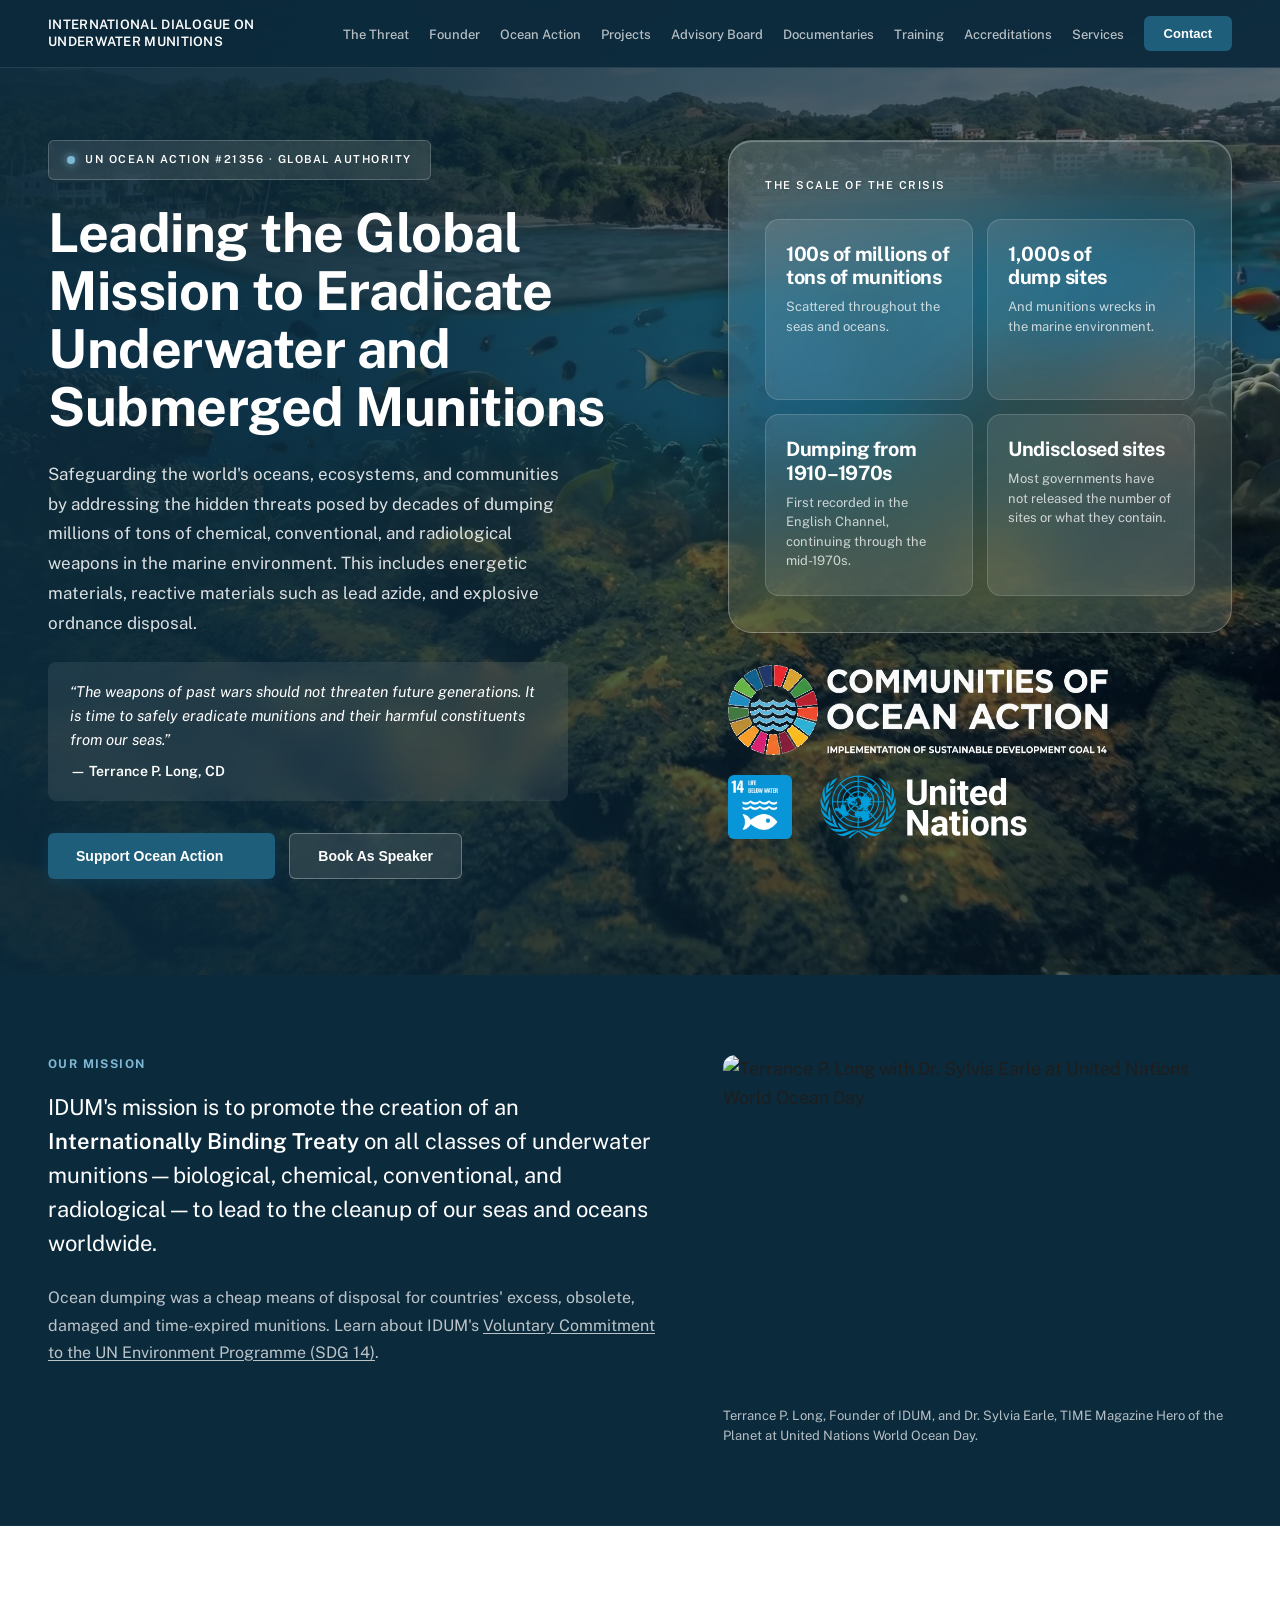
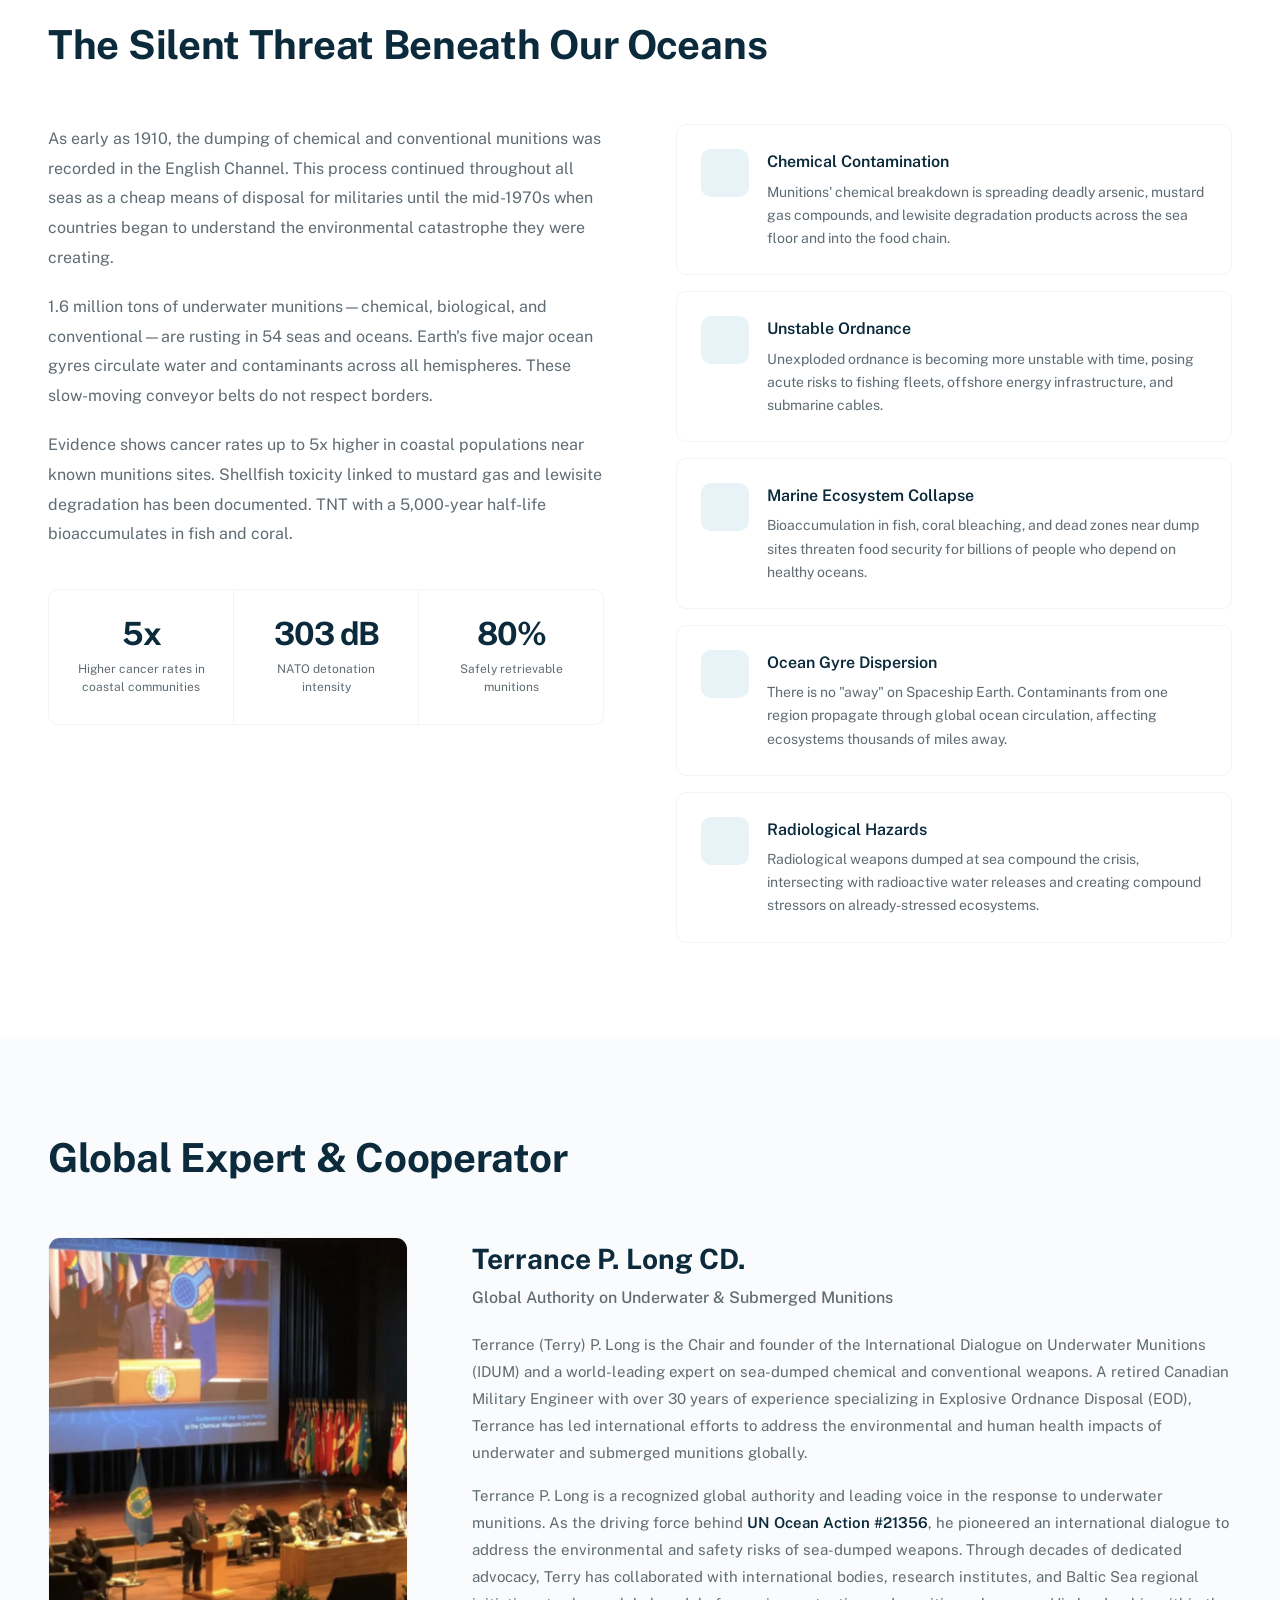
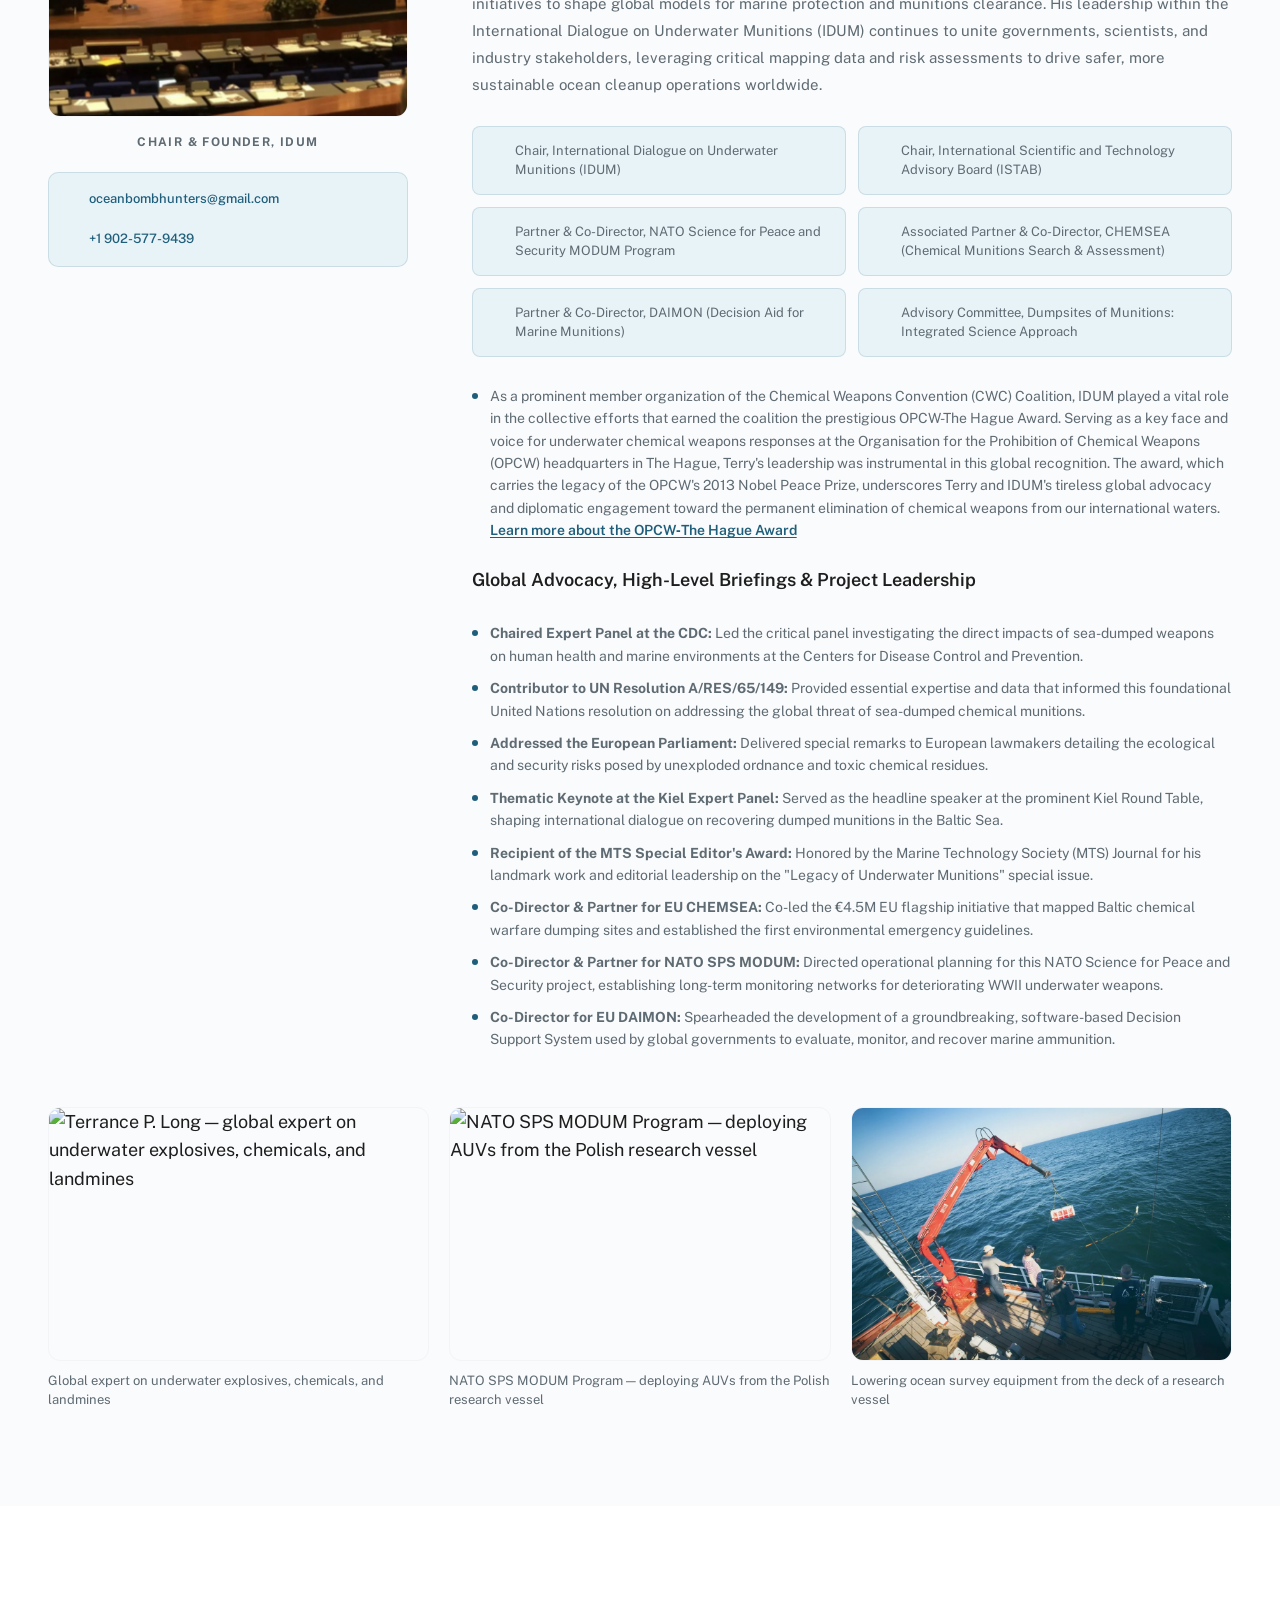
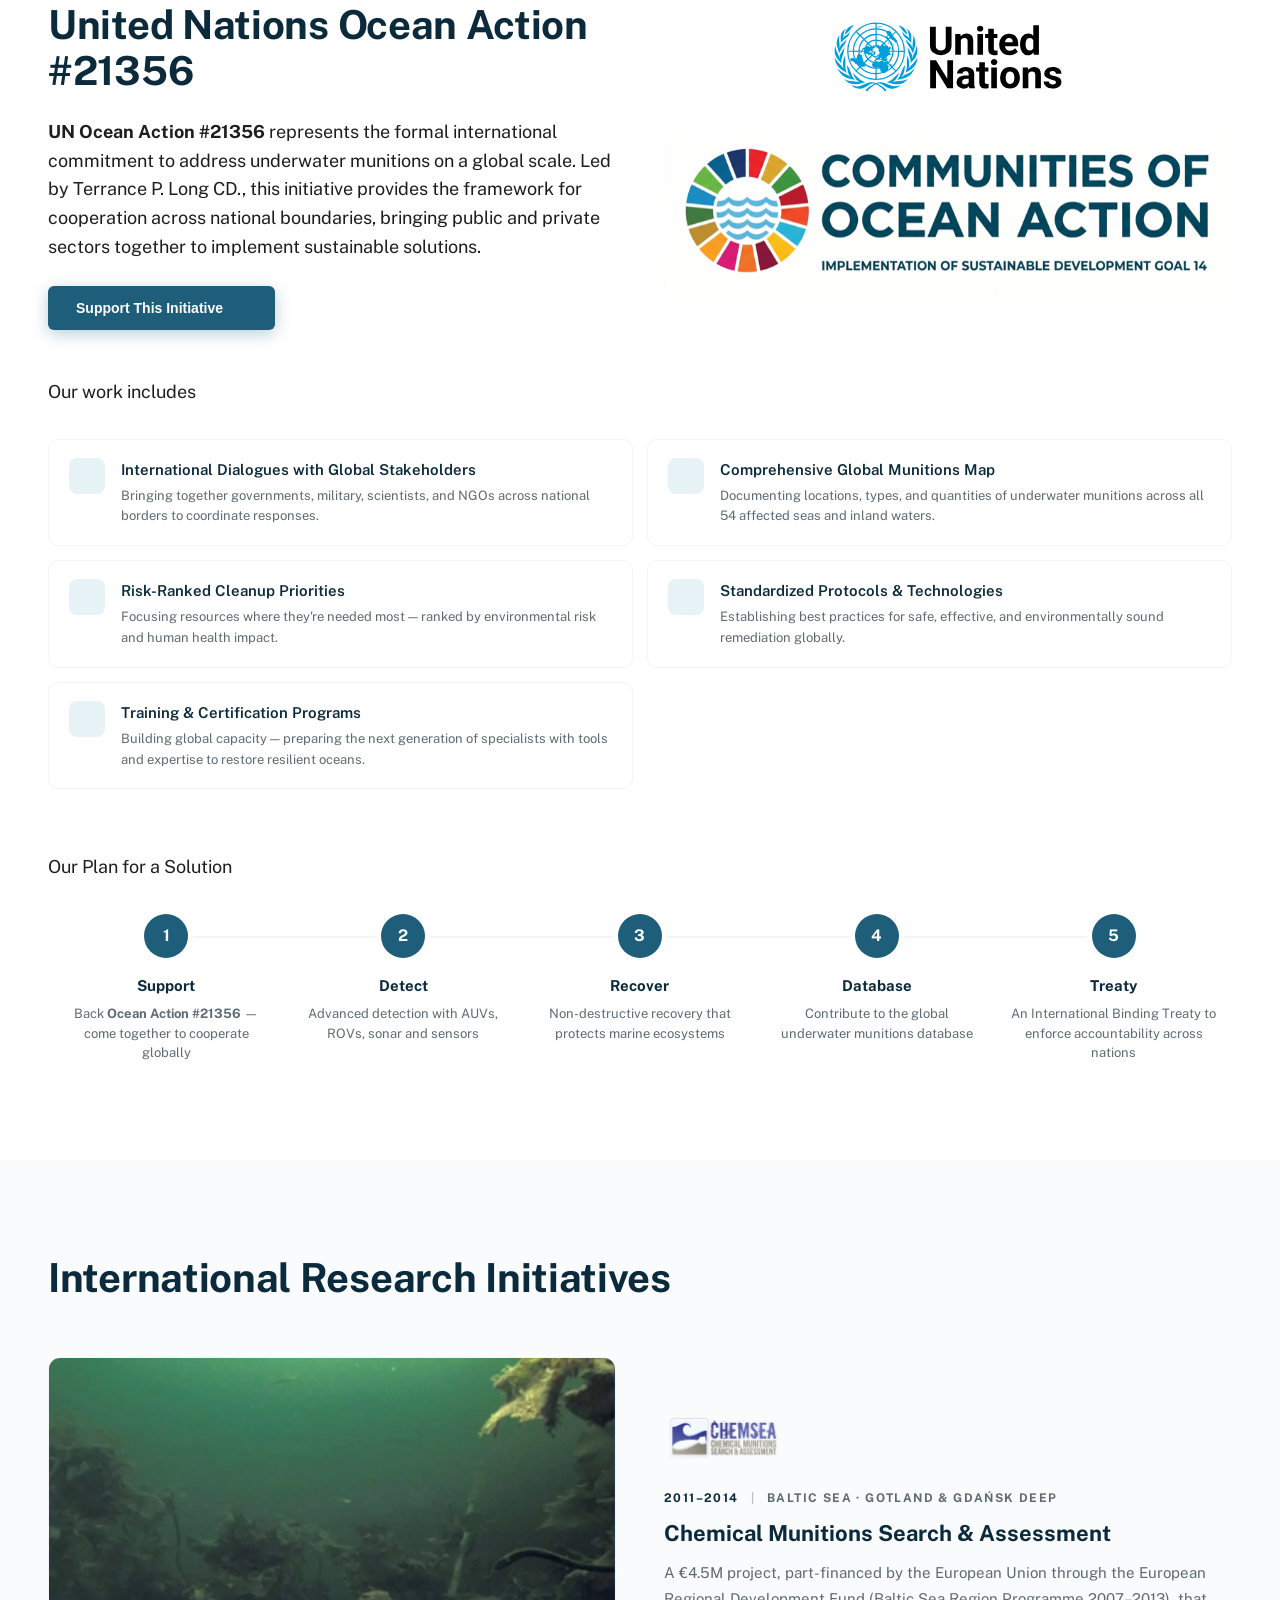
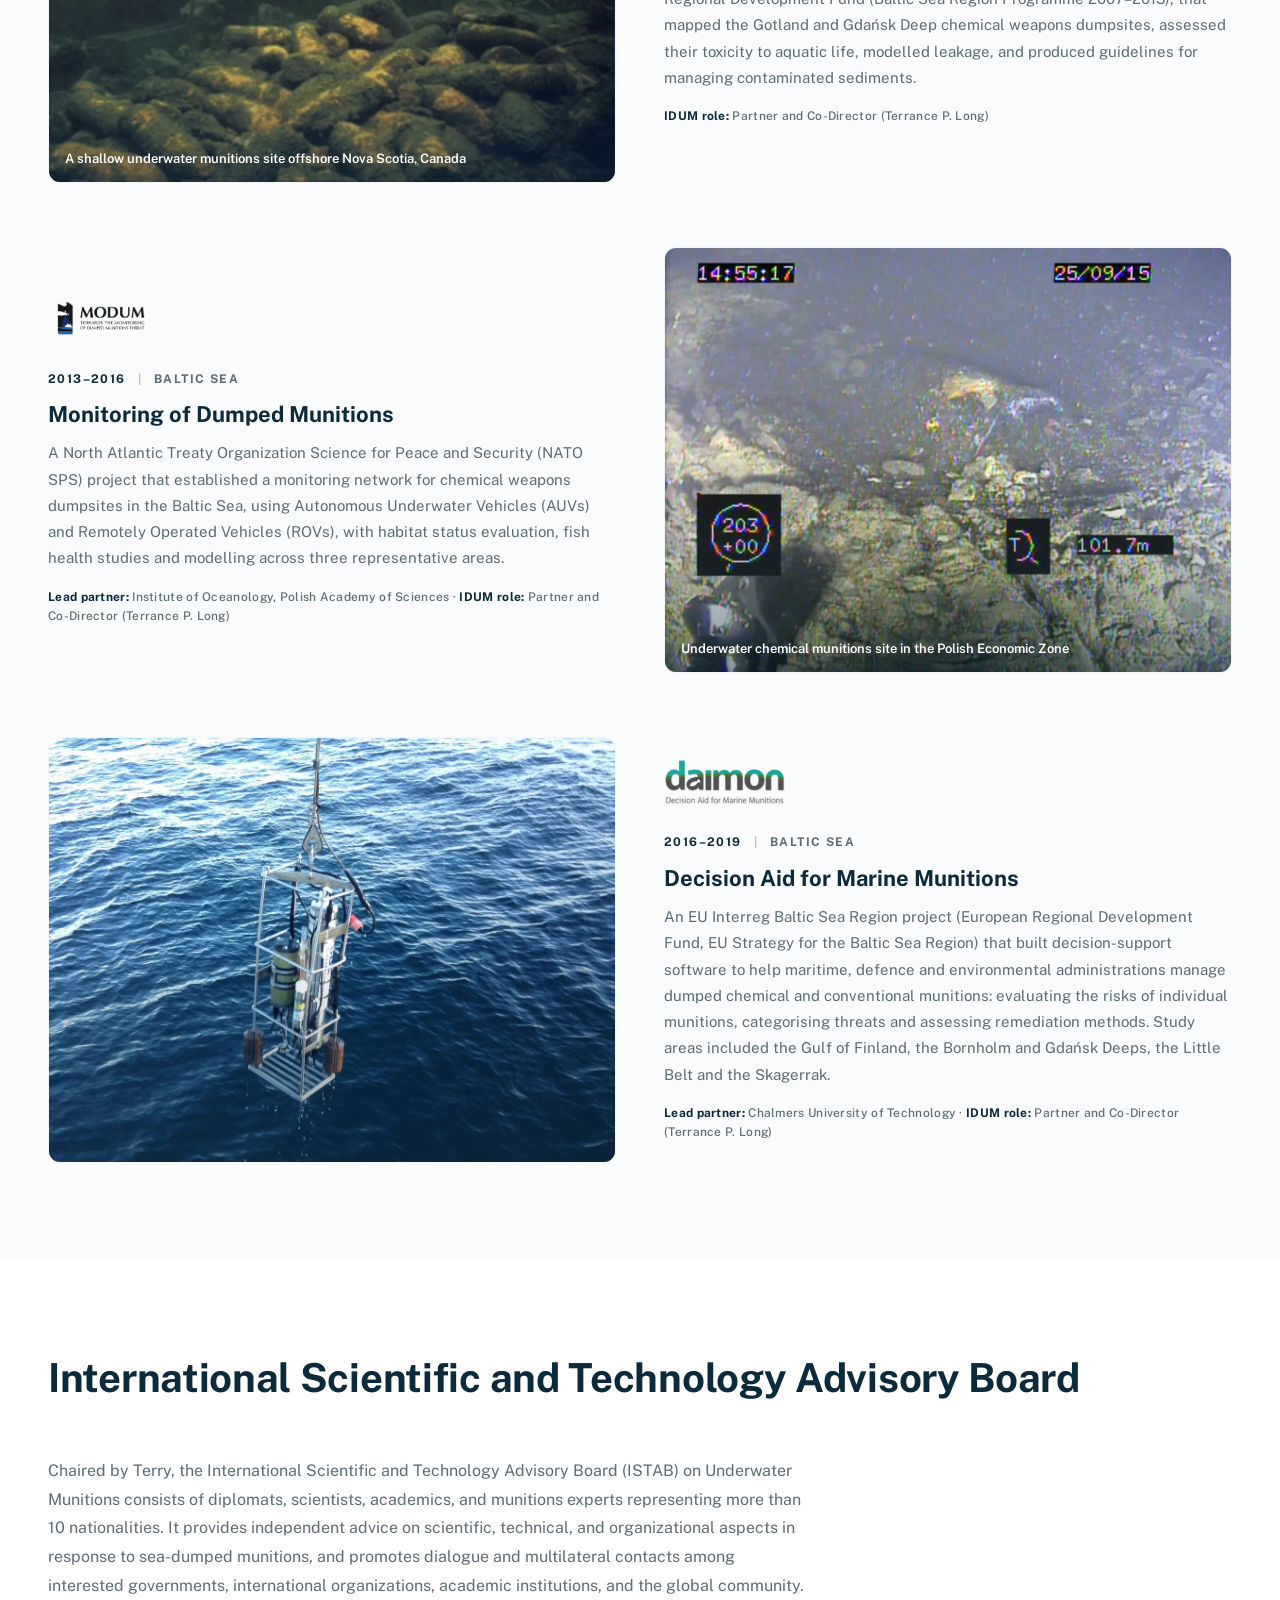
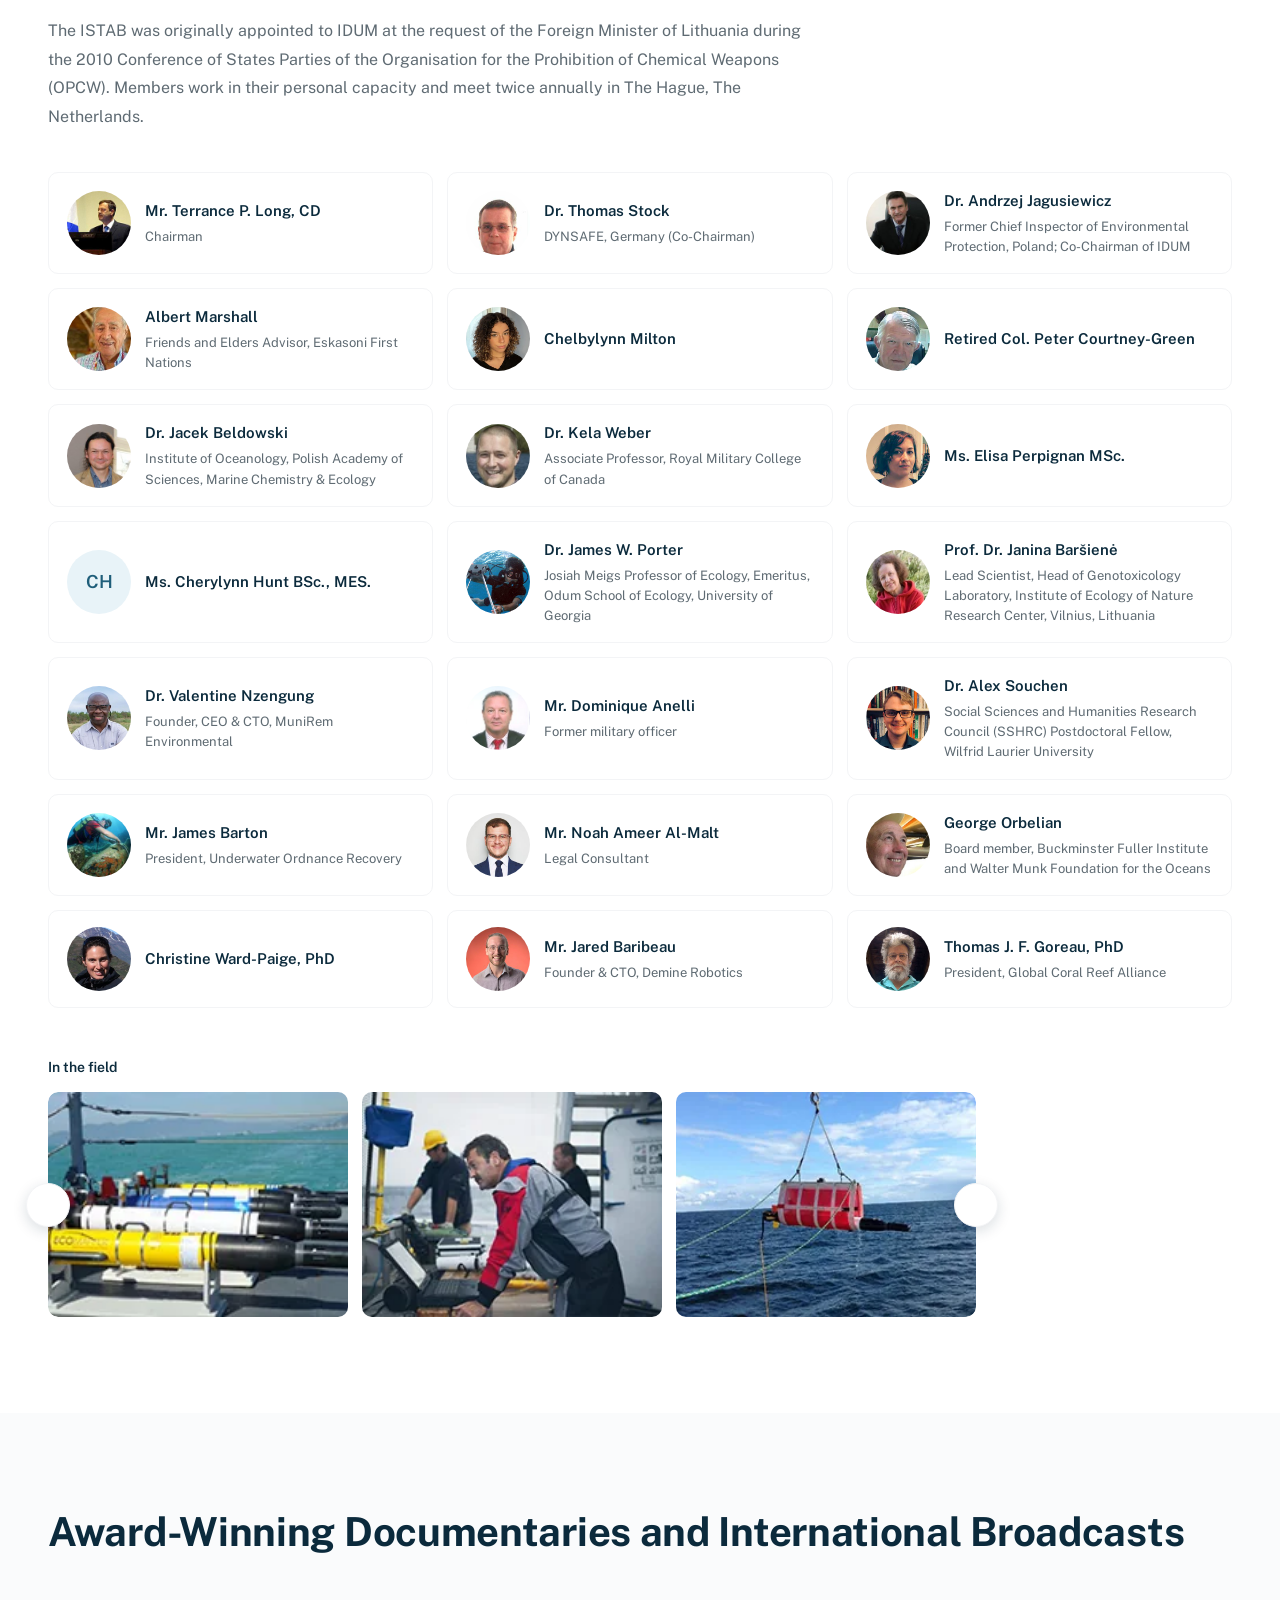
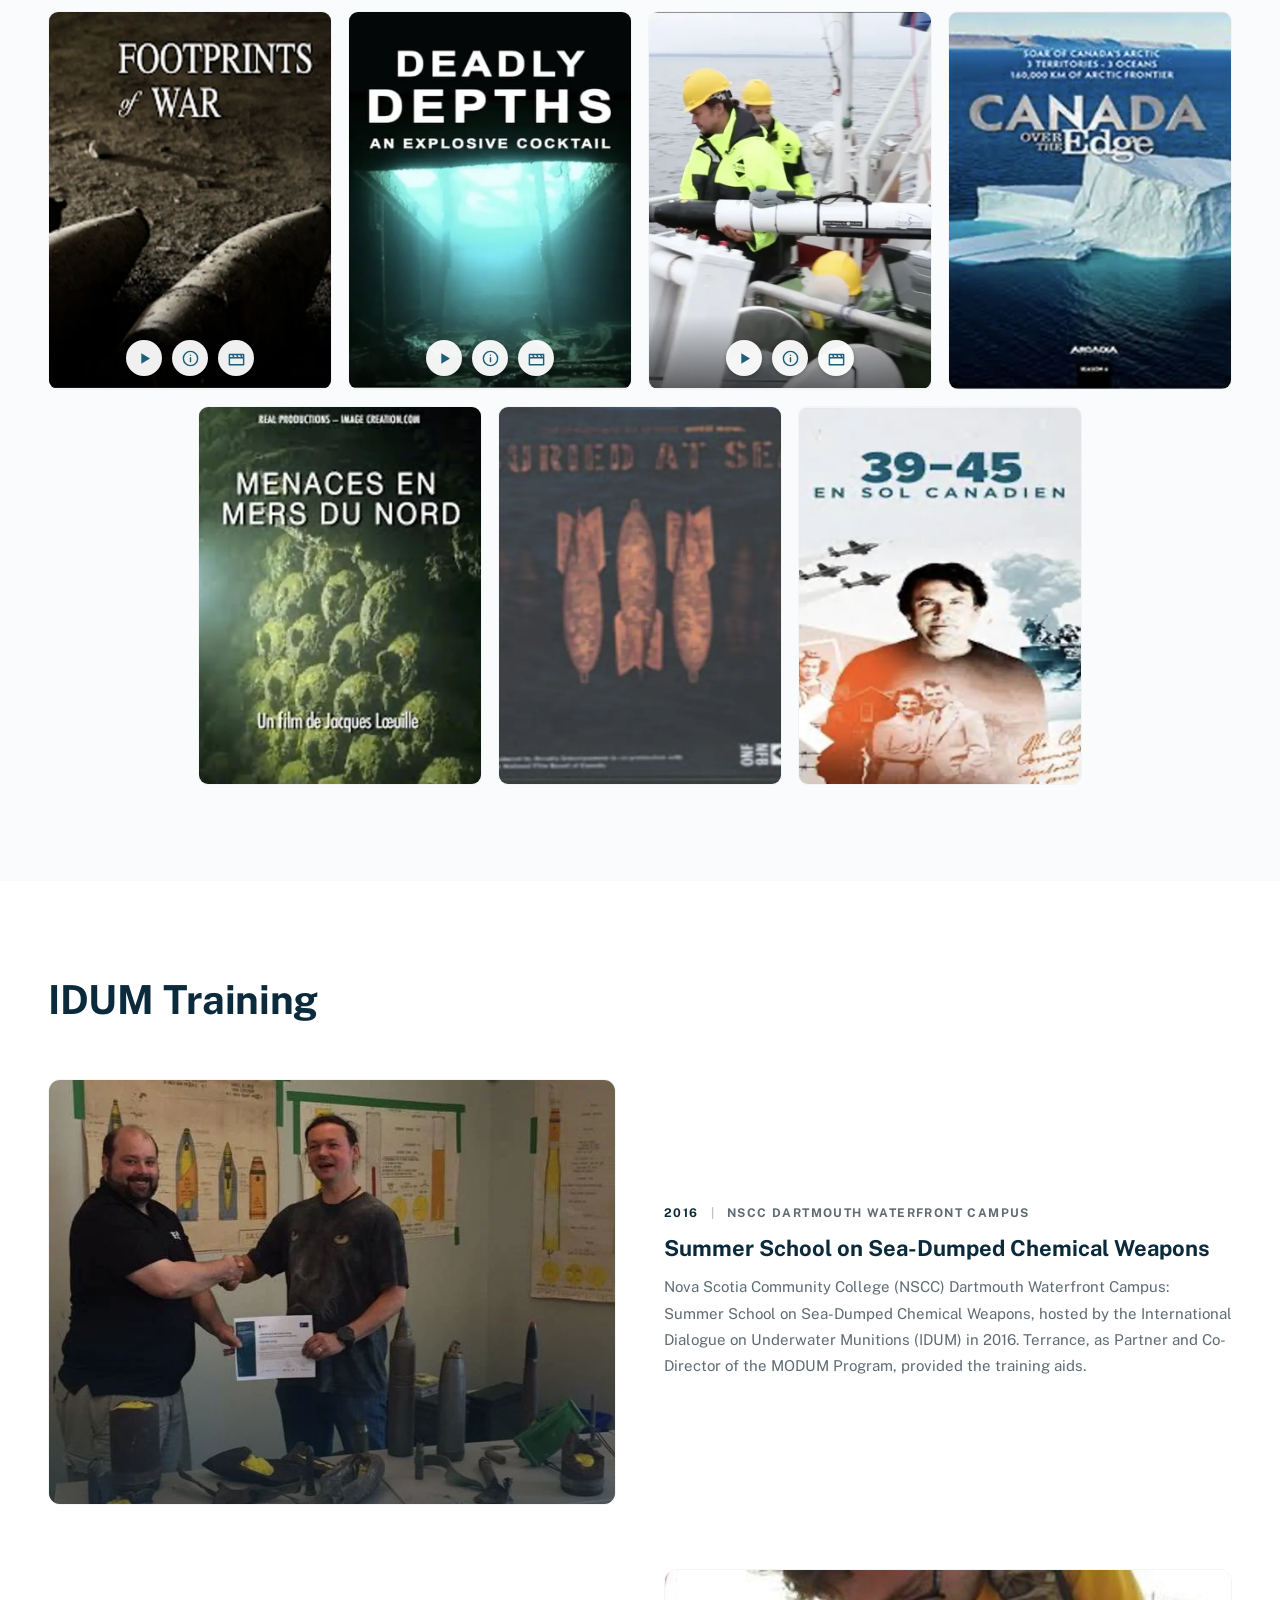
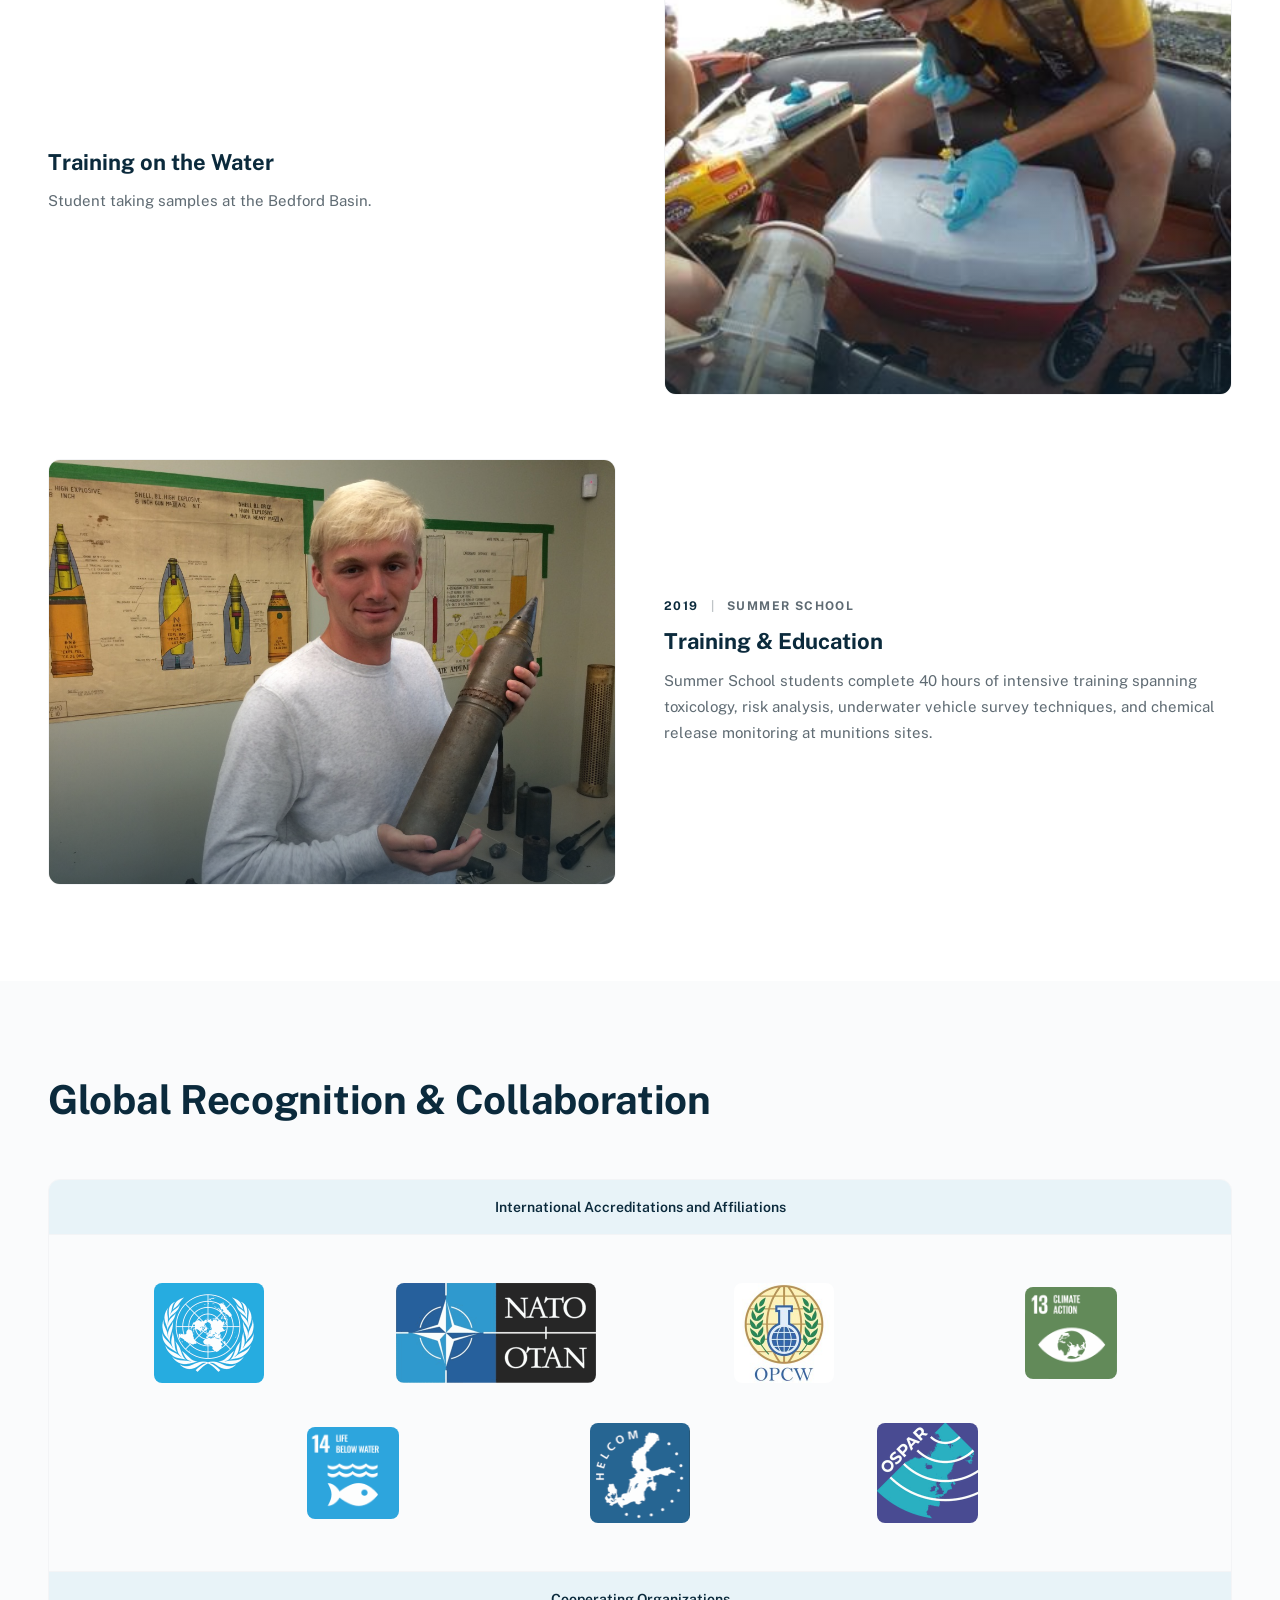
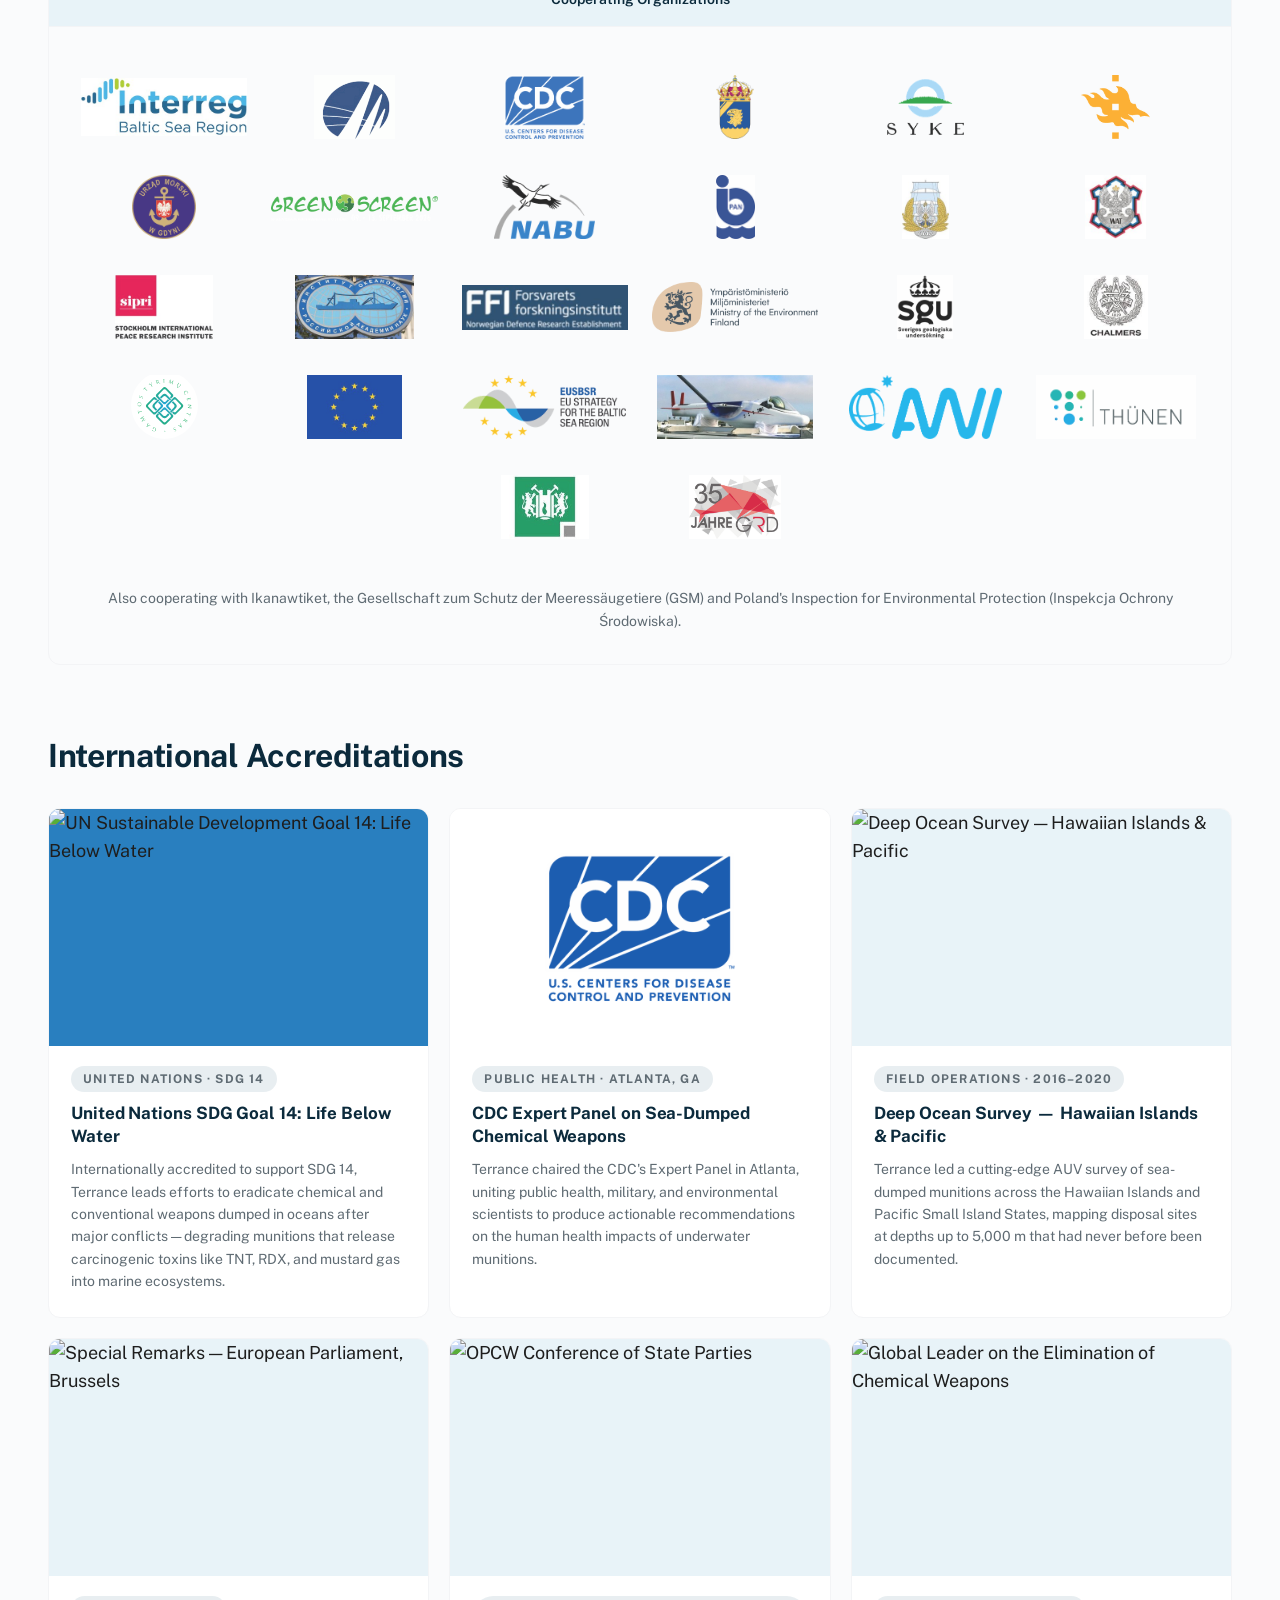
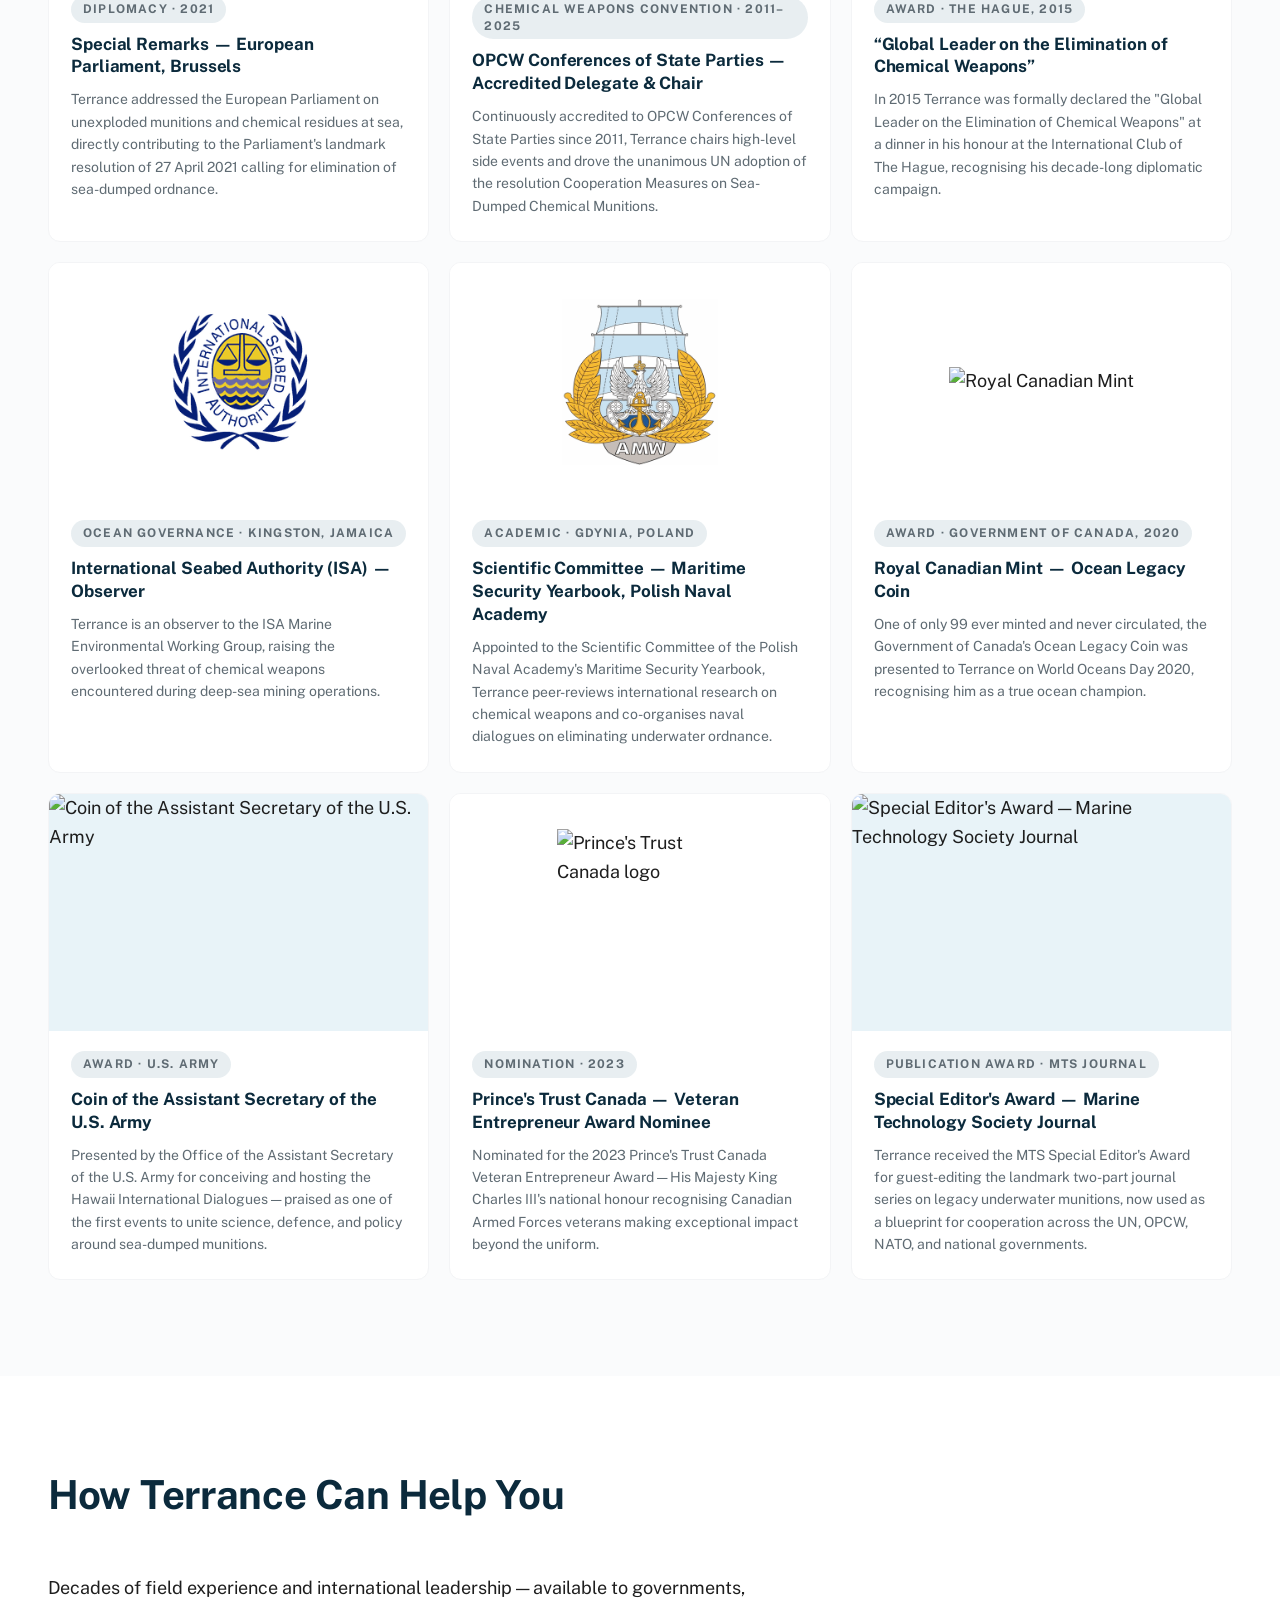
==== commit d9ead8ea: "Add lead azide topics to homepage copy Co-authored-by: Codex <noreply@openai.com>" ====
--- a/index.html
+++ b/index.html
@@ -111,7 +111,7 @@
         Leading the Global Mission to <em>Eradicate Underwater and Submerged Munitions</em>
       </h1>
       <p class="hero-subtitle">
-        Safeguarding the world's oceans, ecosystems, and communities by addressing the hidden threats posed by decades of dumping millions of tons of chemical, conventional, and radiological weapons in the marine environment.
+        Safeguarding the world's oceans, ecosystems, and communities by addressing the hidden threats posed by decades of dumping millions of tons of chemical, conventional, and radiological weapons in the marine environment. This includes energetic materials, reactive materials such as lead azide, and explosive ordnance disposal.
       </p>
       <blockquote class="hero-quote">
         <p>“The weapons of past wars should not threaten future generations. It is time to safely eradicate munitions and their harmful constituents from our seas.”</p>
@@ -283,9 +283,10 @@
         </div>
       </div>
       <div>
-        <h3 class="founder-name">Terrance P. Long, CD</h3>
-        <p class="founder-role">International Advocate &amp; Specialist in Underwater Munitions</p>
-        <p class="founder-bio">Terrance (Terry) P. Long is the founder and Chair of the International Dialogue on Underwater Munitions (IDUM) and a retired Canadian Military Engineer with extensive experience in Explosive Ordnance Disposal (EOD). For more than three decades, Terry has worked with scientists, governments, international organizations, military specialists, industry and coastal communities to advance understanding and practical responses to sea-dumped chemical and conventional munitions. His work has included international research and technology projects, underwater-munitions investigations, policy development, public awareness and cooperation through organizations and initiatives including NATO, the European Union, the United Nations, OPCW, HELCOM and OSPAR. As the originator of <strong>UN Ocean Action #21356</strong>, Terry continues to promote international cooperation, innovative science and technology, training, risk reduction and practical solutions toward a shared goal: safer seas and an ocean free from explosives.</p>
+        <h3 class="founder-name">Terrance P. Long CD.</h3>
+        <p class="founder-role">Global Authority on Underwater & Submerged Munitions</p>
+        <p class="founder-bio">Terrance (Terry) P. Long is the Chair and founder of the International Dialogue on Underwater Munitions (IDUM) and a world-leading expert on sea-dumped chemical and conventional weapons. A retired Canadian Military Engineer with over 30 years of experience specializing in Explosive Ordnance Disposal (EOD), Terrance has led international efforts to address the environmental and human health impacts of underwater and submerged munitions globally.</p>
+        <p class="founder-bio">Terrance P. Long is a recognized global authority and leading voice in the response to underwater munitions. As the driving force behind <strong>UN Ocean Action #21356</strong>, he pioneered an international dialogue to address the environmental and safety risks of sea-dumped weapons. Through decades of dedicated advocacy, Terry has collaborated with international bodies, research institutes, and Baltic Sea regional initiatives to shape global models for marine protection and munitions clearance. His leadership within the International Dialogue on Underwater Munitions (IDUM) continues to unite governments, scientists, and industry stakeholders, leveraging critical mapping data and risk assessments to drive safer, more sustainable ocean cleanup operations worldwide.</p>
 
         <div class="roles-grid">
           <div class="role-item"><i data-lucide="chevron-right"></i> Chair, International Dialogue on Underwater Munitions (IDUM)</div>
@@ -297,7 +298,7 @@
         </div>
 
         <div class="achievements-list">
-          <div class="achievement"><div class="achievement-dot"></div><span>As a member of the Chemical Weapons Convention Coalition, IDUM contributed to the Coalition's international advocacy on chemical weapons, with Terrance P. Long bringing particular attention to the issue of sea-dumped chemical weapons at the Organisation for the Prohibition of Chemical Weapons (OPCW) in The Hague. In 2017, the CWC Coalition received the OPCW–The Hague Award, recognizing its collective contribution to advancing the goals of the Chemical Weapons Convention. For IDUM, the recognition reflects the importance of sustained international cooperation toward addressing the legacy of chemical weapons—including those remaining beneath our seas. <a class="text-link" href="https://www.cwccoalition.org/opcw-the-hague-award/" target="_blank" rel="noopener">Learn more about the OPCW&#8209;The Hague Award</a></span></div>
+          <div class="achievement"><div class="achievement-dot"></div><span>As a prominent member organization of the Chemical Weapons Convention (CWC) Coalition, IDUM played a vital role in the collective efforts that earned the coalition the prestigious OPCW-The Hague Award. Serving as a key face and voice for underwater chemical weapons responses at the Organisation for the Prohibition of Chemical Weapons (OPCW) headquarters in The Hague, Terry's leadership was instrumental in this global recognition. The award, which carries the legacy of the OPCW's 2013 Nobel Peace Prize, underscores Terry and IDUM's tireless global advocacy and diplomatic engagement toward the permanent elimination of chemical weapons from our international waters. <a class="text-link" href="https://www.cwccoalition.org/opcw-the-hague-award/" target="_blank" rel="noopener">Learn more about the OPCW&#8209;The Hague Award</a></span></div>
         </div>
 
         <p style="font-weight:600;margin-top:1.5rem;margin-bottom:0.75rem;">Global Advocacy, High-Level Briefings &amp; Project Leadership</p>
@@ -538,7 +539,7 @@
       <h2 class="section-title">International Scientific and Technology <em>Advisory Board</em></h2>
     </div>
     <p class="threat-text istab-intro">
-      The International Scientific and Technology Advisory Board (ISTAB) on Underwater Munitions consists of diplomats, scientists, academics, and munitions experts representing more than 10 nationalities. It provides independent advice on scientific, technical, and organizational aspects in response to sea-dumped munitions, and promotes dialogue and multilateral contacts among interested governments, international organizations, academic institutions, and the global community.
+      Chaired by Terry, the International Scientific and Technology Advisory Board (ISTAB) on Underwater Munitions consists of diplomats, scientists, academics, and munitions experts representing more than 10 nationalities. It provides independent advice on scientific, technical, and organizational aspects in response to sea-dumped munitions, and promotes dialogue and multilateral contacts among interested governments, international organizations, academic institutions, and the global community.
     </p>
     <p class="threat-text istab-intro">
       The ISTAB was originally appointed to IDUM at the request of the Foreign Minister of Lithuania during the 2010 Conference of States Parties of the Organisation for the Prohibition of Chemical Weapons (OPCW). Members work in their personal capacity and meet twice annually in The Hague, The Netherlands.
@@ -804,12 +805,10 @@
   <div class="container">
     <div class="section-header">
       <h2 class="section-title">IDUM Training</h2>
-      <p>IDUM is committed to transferring decades of international experience to the next generation of scientists, engineers, technicians, divers, marine professionals and decision-makers. Future training will combine munitions safety and awareness, detection and identification, environmental sampling and analysis, underwater technologies, risk assessment and practical field experience—building the skills needed to safely address underwater munitions around the world.</p>
     </div>
     <!-- Oct 4 call with Terry: three training photos with his captions.
          IDUM hosted the 2016 NATO Summer School at NSCC; don't imply NATO
-         is the sole accreditor. Terry's Oct 5 captions for photos 1 and 3
-         are on hold until he clarifies whether NATO should be named. Photos 1-2 are low-resolution copies from
+         is the sole accreditor. Photos 1-2 are low-resolution copies from
          Terry's Sep 14 doc; swap in originals when he sends them. -->
     <div class="projects-list">
 
@@ -837,8 +836,8 @@
           <div class="project-img-overlay"></div>
         </div>
         <div class="project-content">
-          <div class="project-title">From the Seabed to the Laboratory</div>
-          <p class="project-desc">A participant collects seawater samples for analysis of potential explosive compounds and their breakdown products.</p>
+          <div class="project-title">Training on the Water</div>
+          <p class="project-desc">Student taking samples at the Bedford Basin.</p>
         </div>
       </div>
 
@@ -962,9 +961,11 @@
         </article>
 
         <article class="honor-card">
-          <div class="honor-media"><img loading="lazy" src="images/honors/hawaii-auv.jpg" alt="Hawaii and Pacific deep-ocean investigations" width="400" height="300"></div>
+          <div class="honor-media"><img loading="lazy" src="images/honors/hawaii-auv.jpg" alt="Deep Ocean Survey — Hawaiian Islands & Pacific" width="400" height="300"></div>
           <div class="honor-body">
-            <p class="honor-desc">Terrance P. Long and Chris Welsh, an ocean champion, explorer and innovator, worked together to advance deep-ocean investigations of sea-dumped munitions in Hawaii and the Pacific as part of the vision behind UN Ocean Action #21356. Their work explored the use of advanced underwater technologies to investigate the deep ocean and help address the legacy of weapons beneath the sea. Sadly, Chris passed away before they could complete their shared vision. His pioneering spirit and commitment to ocean exploration remain part of that vision today.</p>
+            <span class="honor-label">Field Operations · 2016–2020</span>
+            <h4 class="honor-name">Deep Ocean Survey — Hawaiian Islands & Pacific</h4>
+            <p class="honor-desc">Terrance led a cutting-edge AUV survey of sea-dumped munitions across the Hawaiian Islands and Pacific Small Island States, mapping disposal sites at depths up to 5,000 m that had never before been documented.</p>
           </div>
         </article>
 
@@ -987,10 +988,11 @@
         </article>
 
         <article class="honor-card">
-          <div class="honor-media"><img loading="lazy" src="images/honors/hague-global-leader.jpg" alt="Terrance P. Long presenting the UN General Assembly resolution on sea-dumped chemical munitions" width="400" height="294"></div>
+          <div class="honor-media"><img loading="lazy" src="images/honors/hague-global-leader.jpg" alt="Global Leader on the Elimination of Chemical Weapons" width="400" height="294"></div>
           <div class="honor-body">
-            <h4 class="honor-name">United Nations Communities of Ocean Action, Incheon, South Korea</h4>
-            <p class="honor-desc">In 2019, Terrance P. Long represented IDUM at the United Nations Communities of Ocean Action in Incheon, South Korea, presenting <strong>UN Ocean Action #21356</strong> and his vision for international cooperation, innovative technology, training and practical solutions for sea-dumped weapons. Terrance's efforts built upon years of IDUM engagement with the United Nations on underwater munitions, including Terrance's participation at the UN Second Committee in New York in 2010 concerning the General Assembly initiative on cooperative measures addressing the environmental effects of chemical munitions dumped at sea.</p>
+            <span class="honor-label">Award · The Hague, 2015</span>
+            <h4 class="honor-name">“Global Leader on the Elimination of Chemical Weapons”</h4>
+            <p class="honor-desc">In 2015 Terrance was formally declared the "Global Leader on the Elimination of Chemical Weapons" at a dinner in his honour at the International Club of The Hague, recognising his decade-long diplomatic campaign.</p>
           </div>
         </article>
 
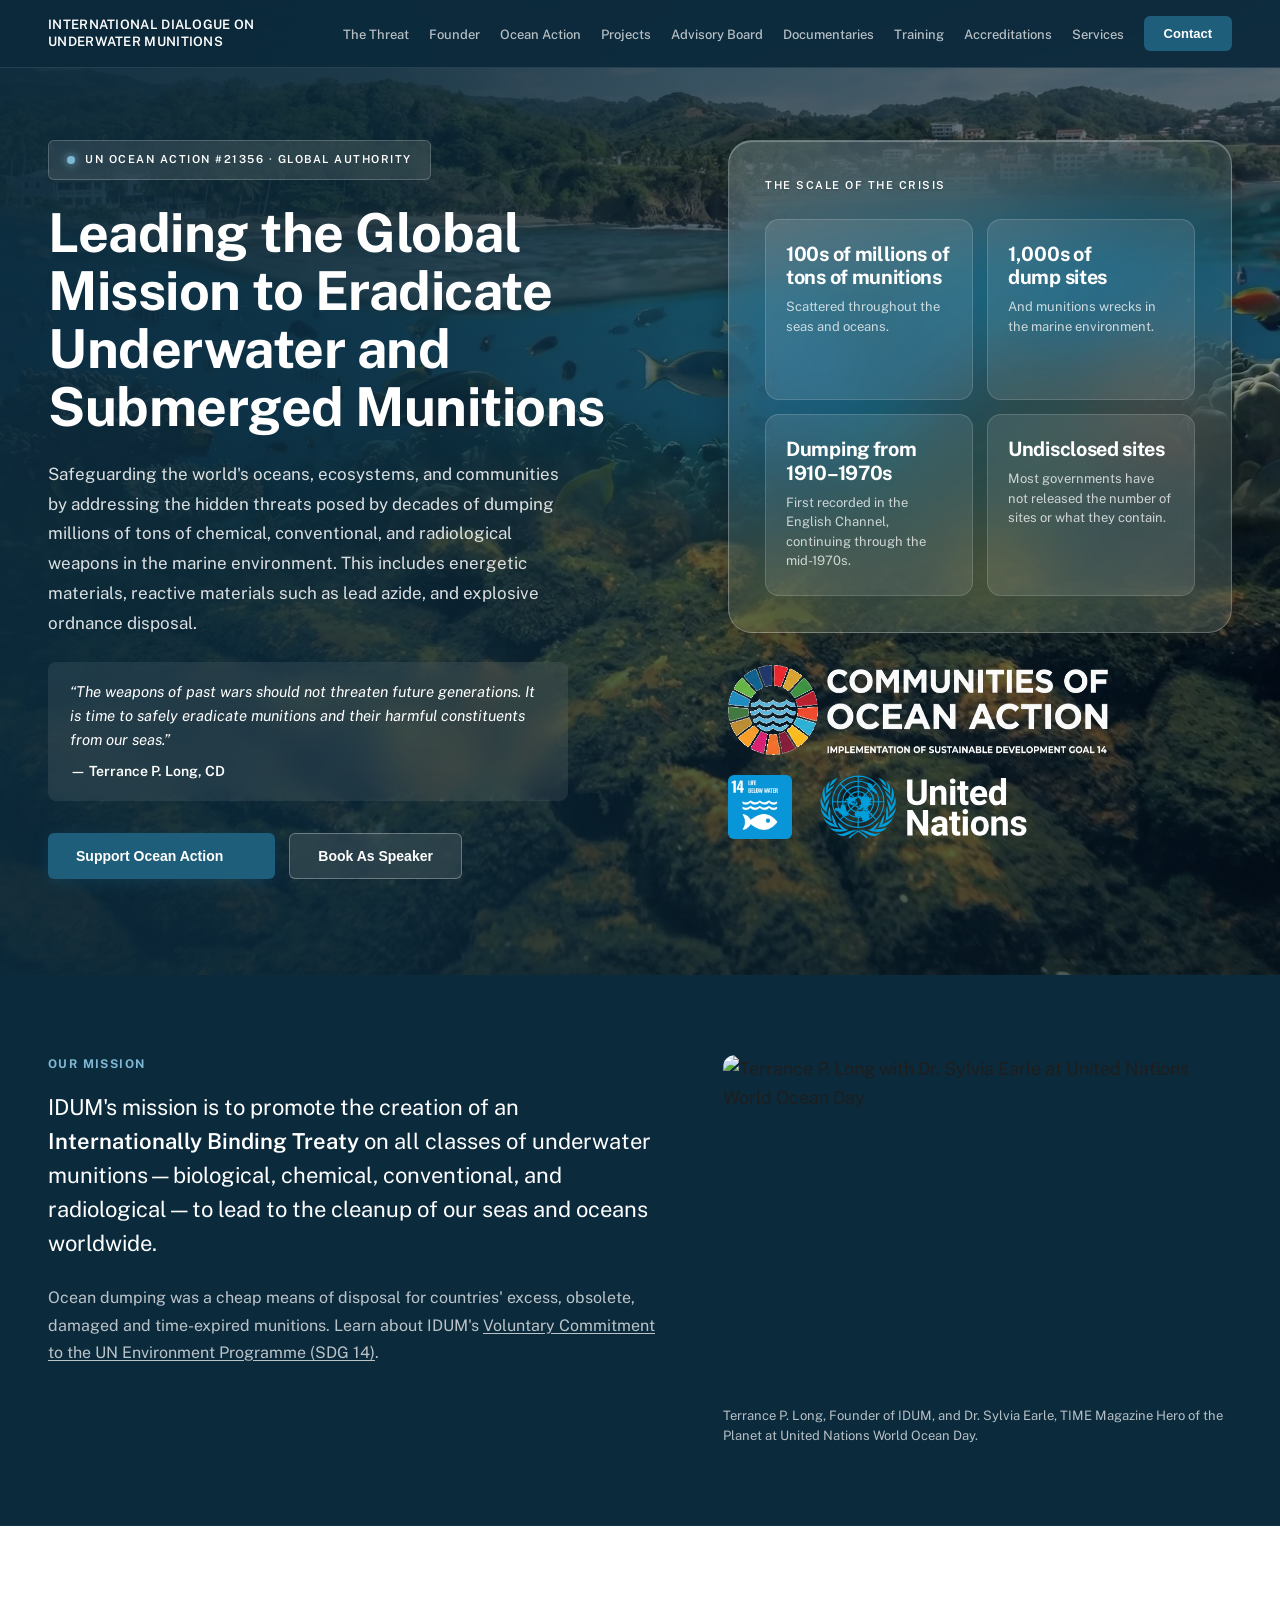
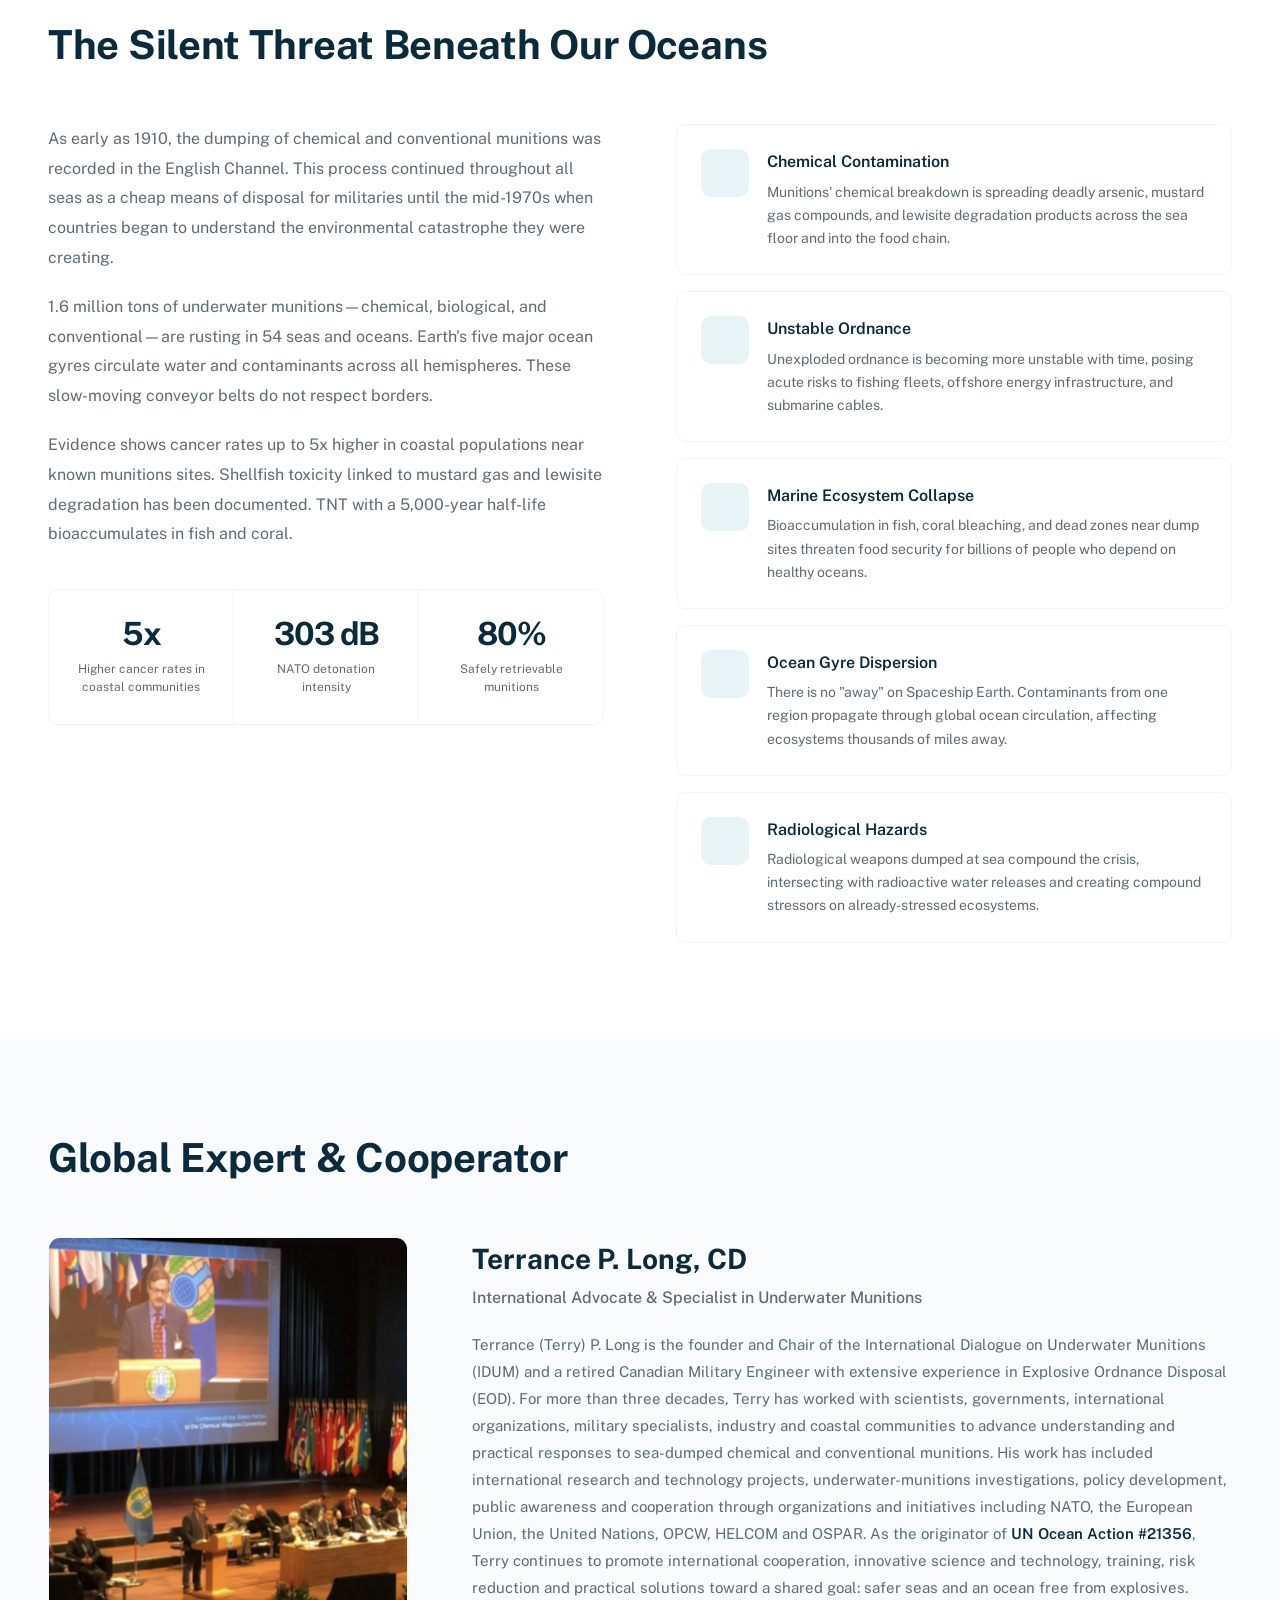
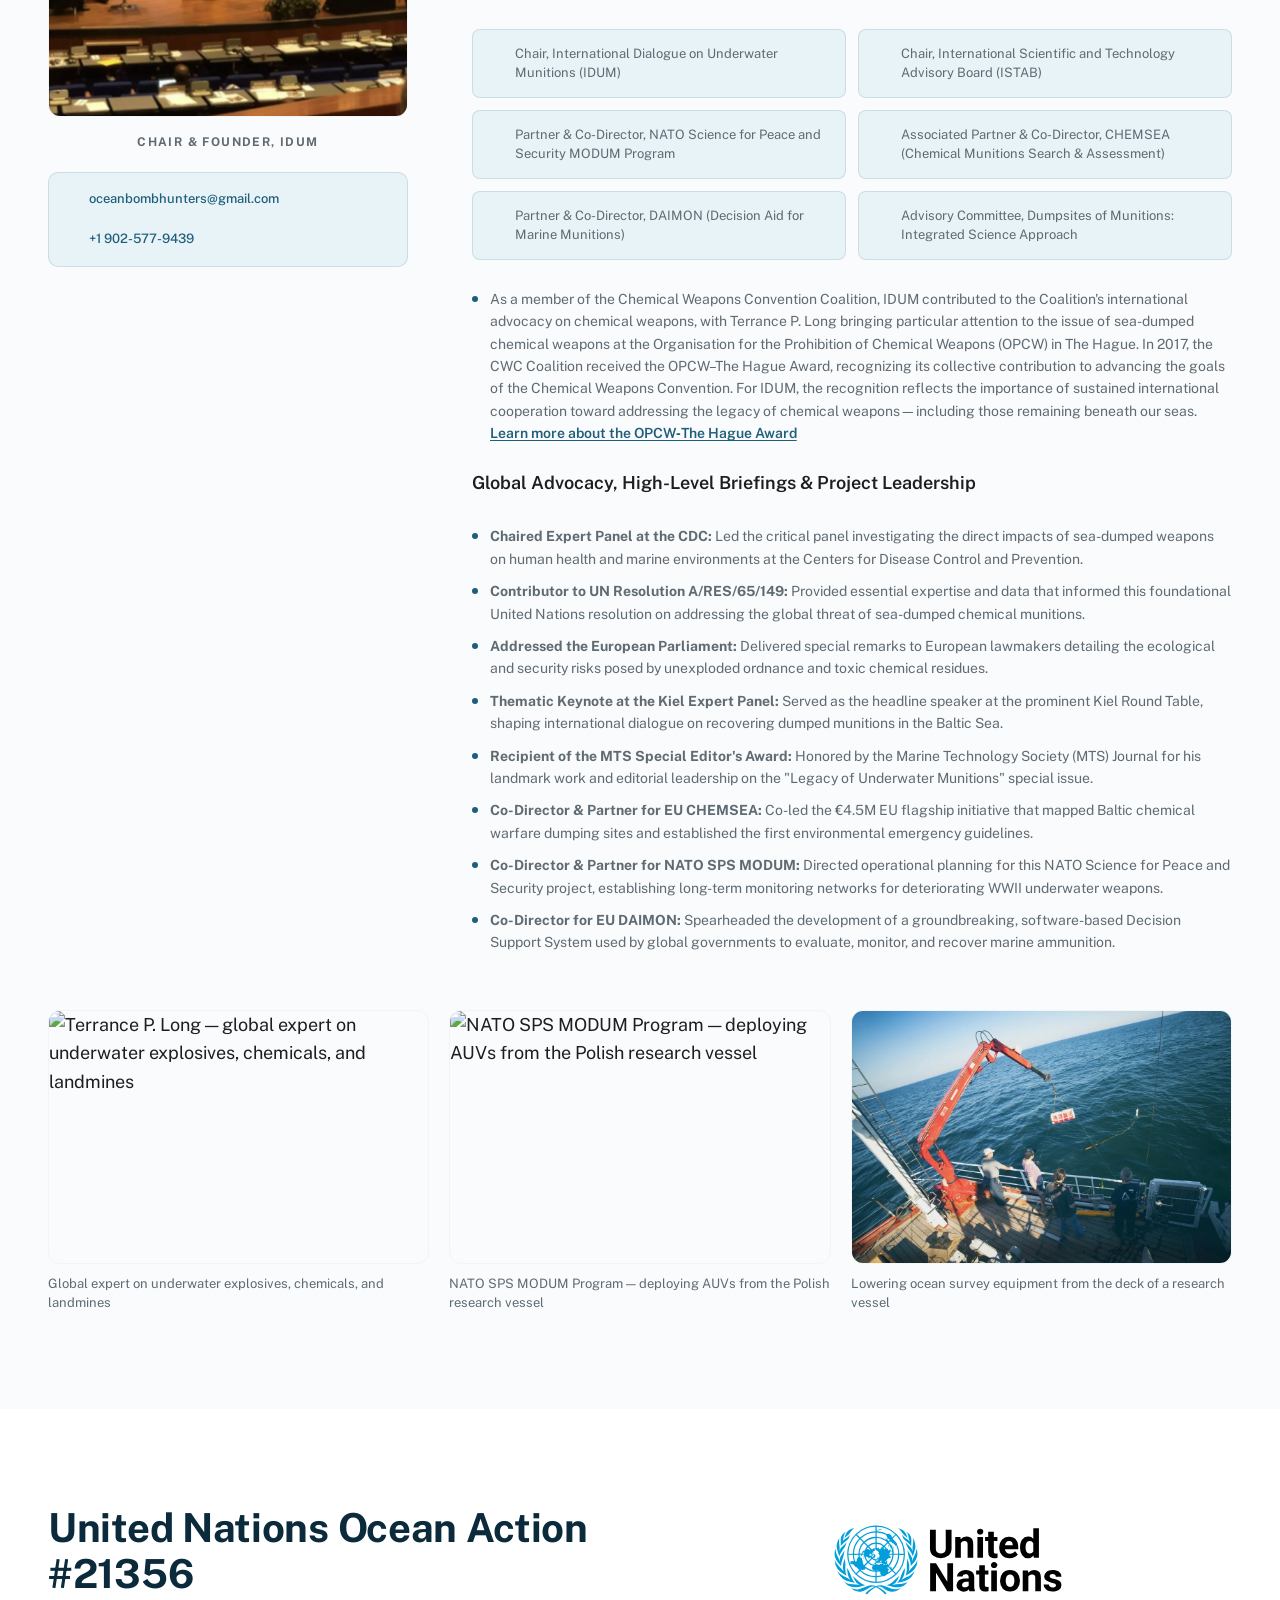
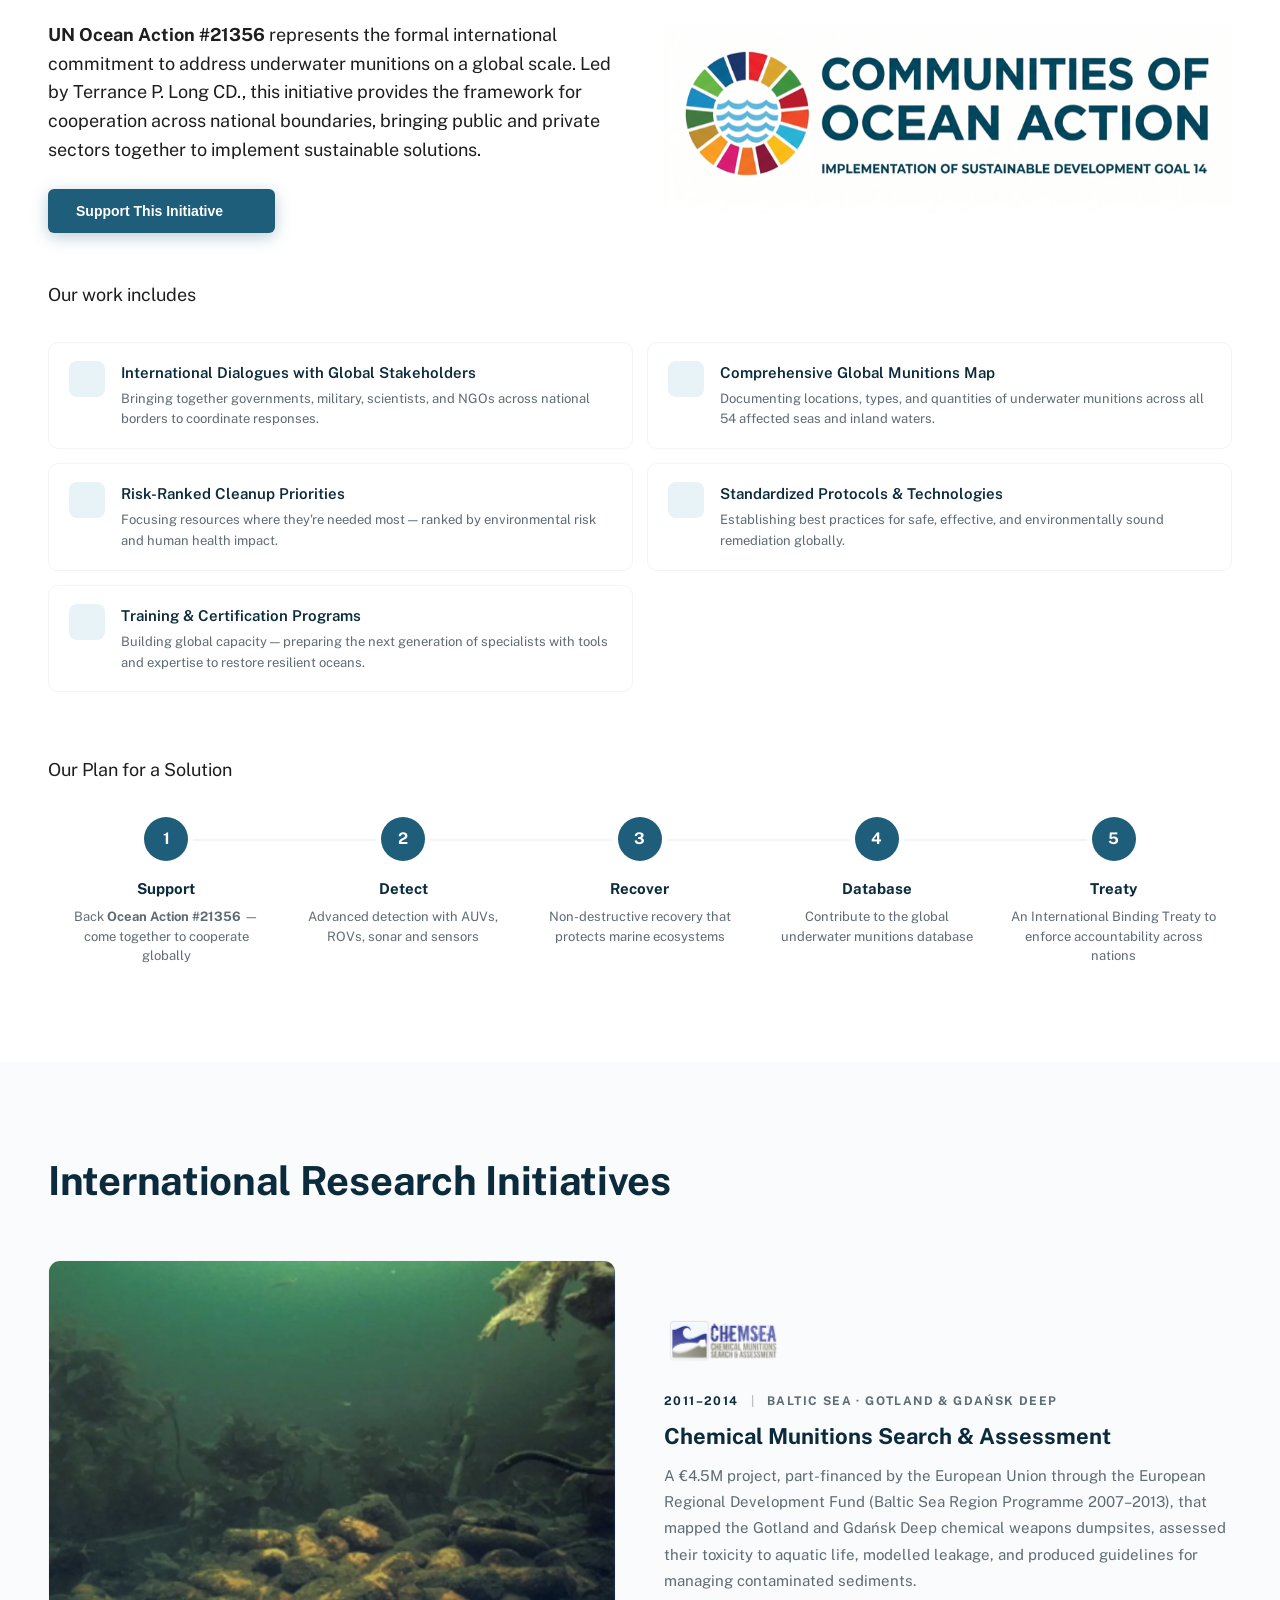
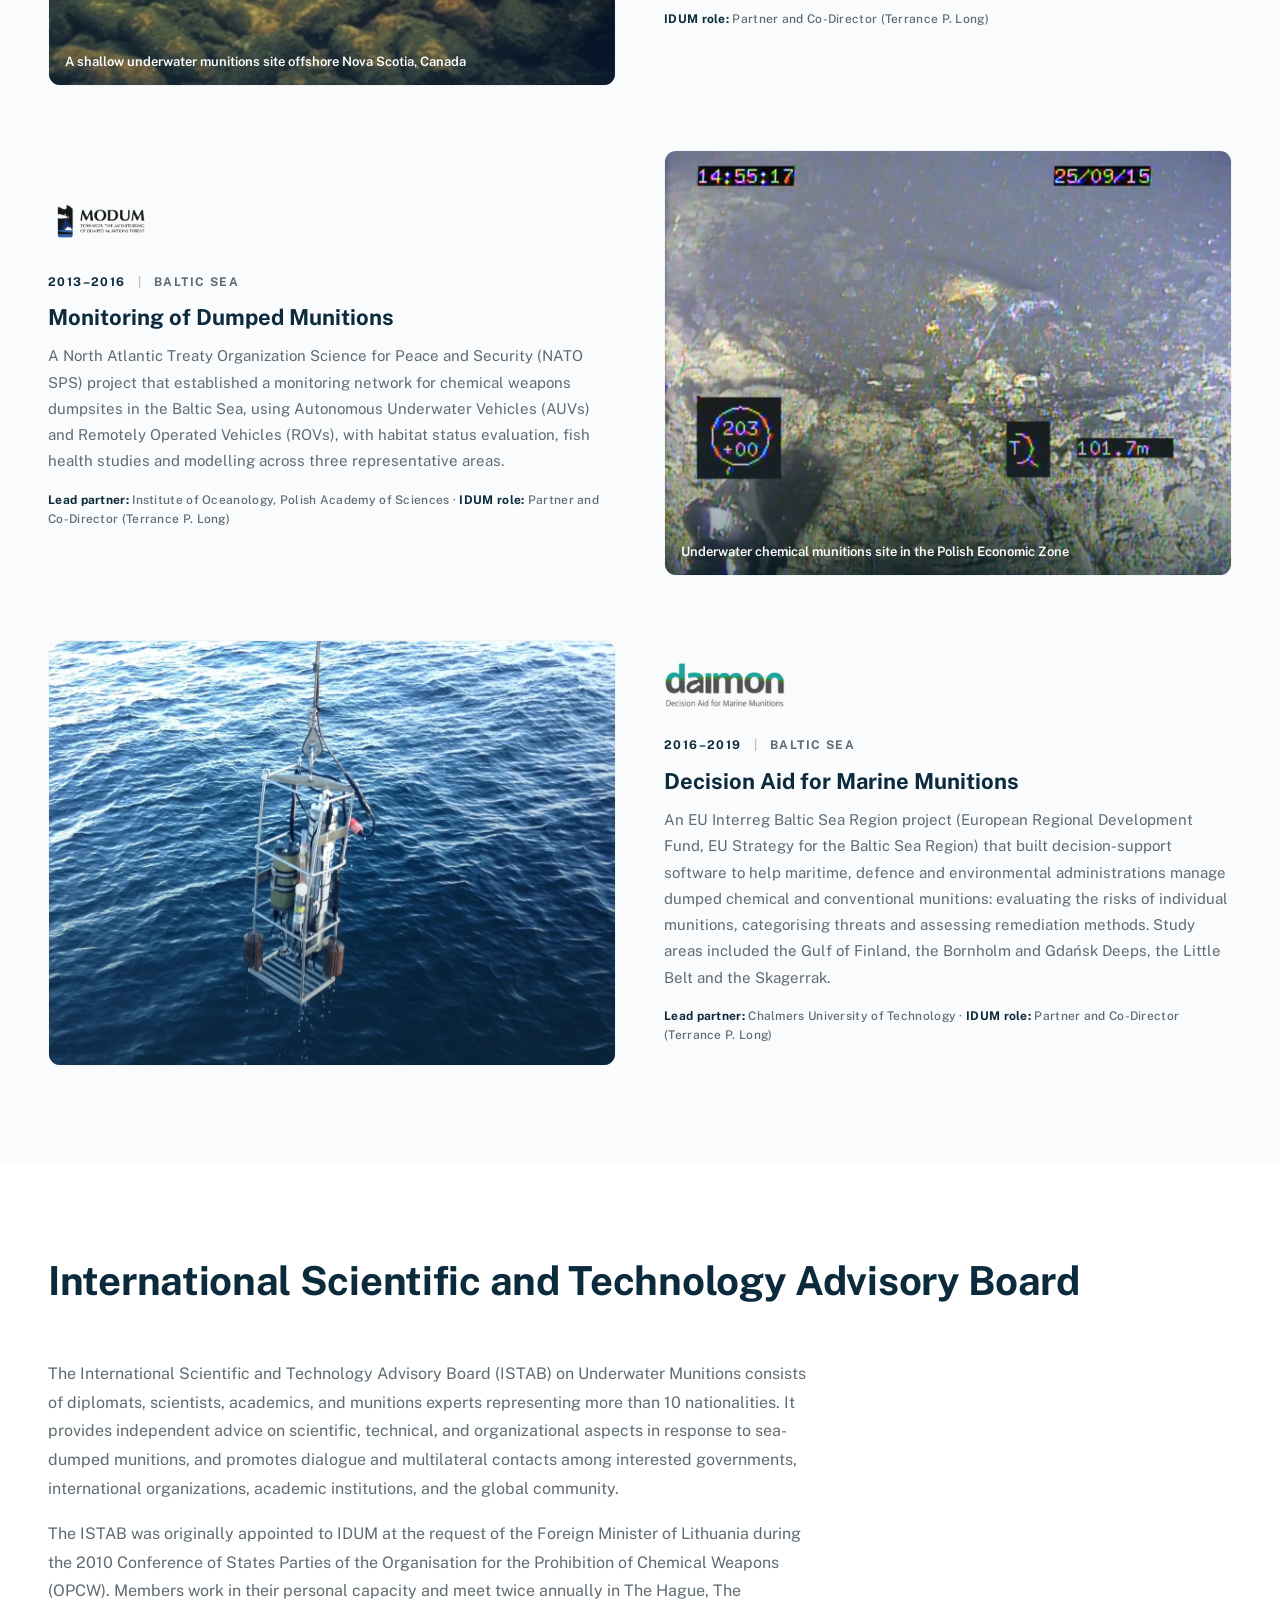
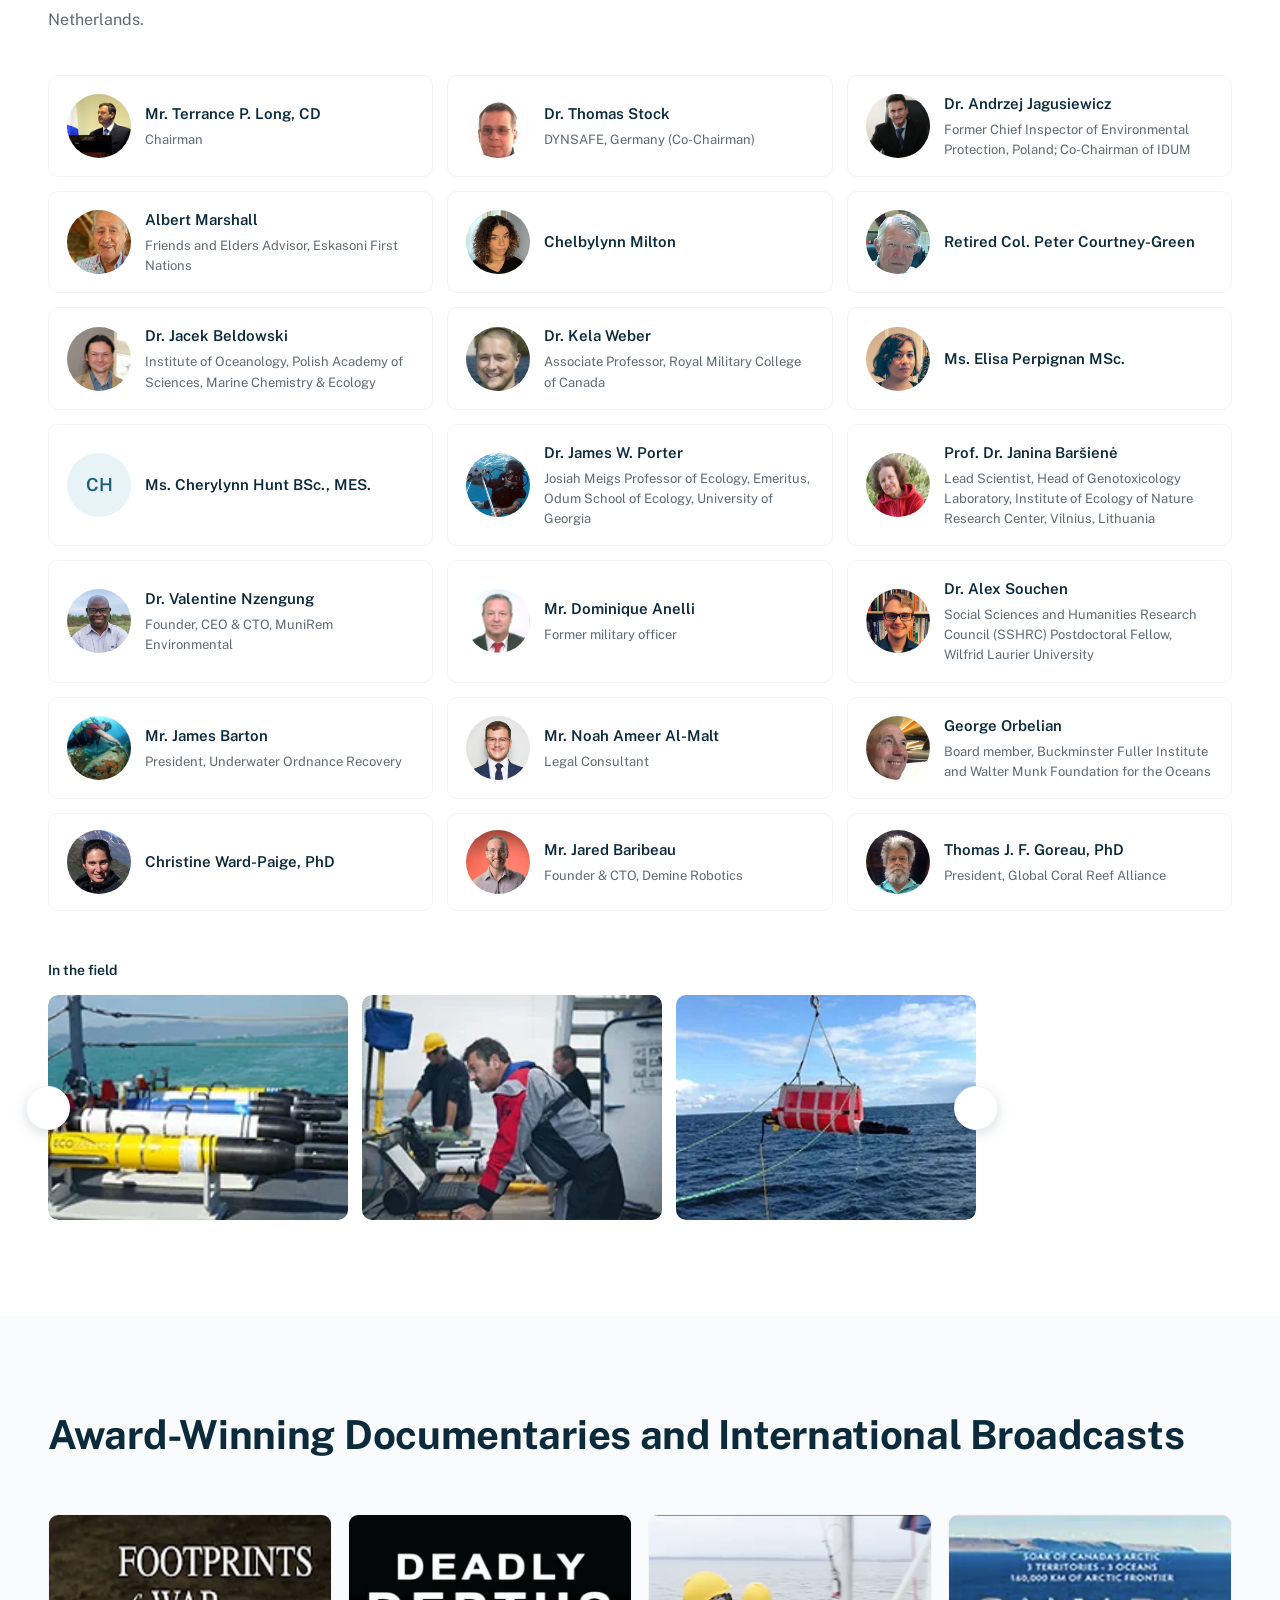
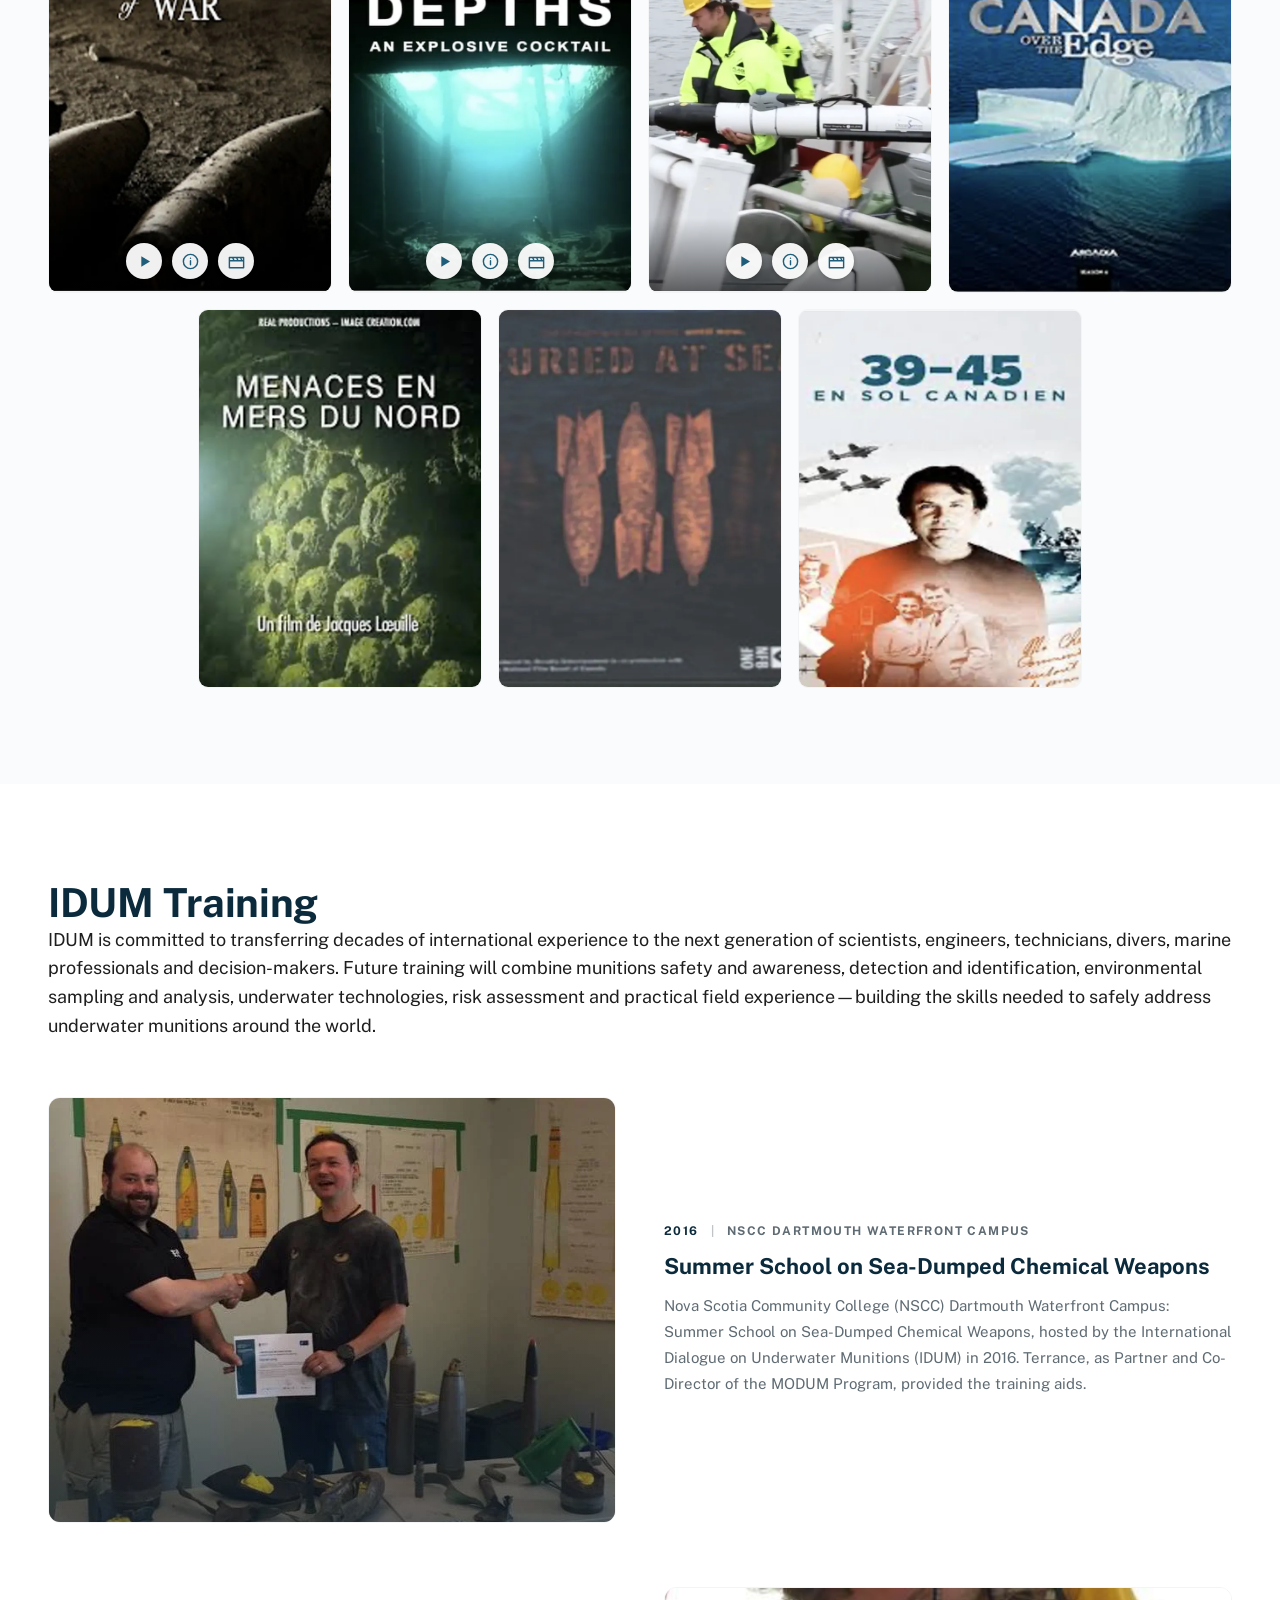
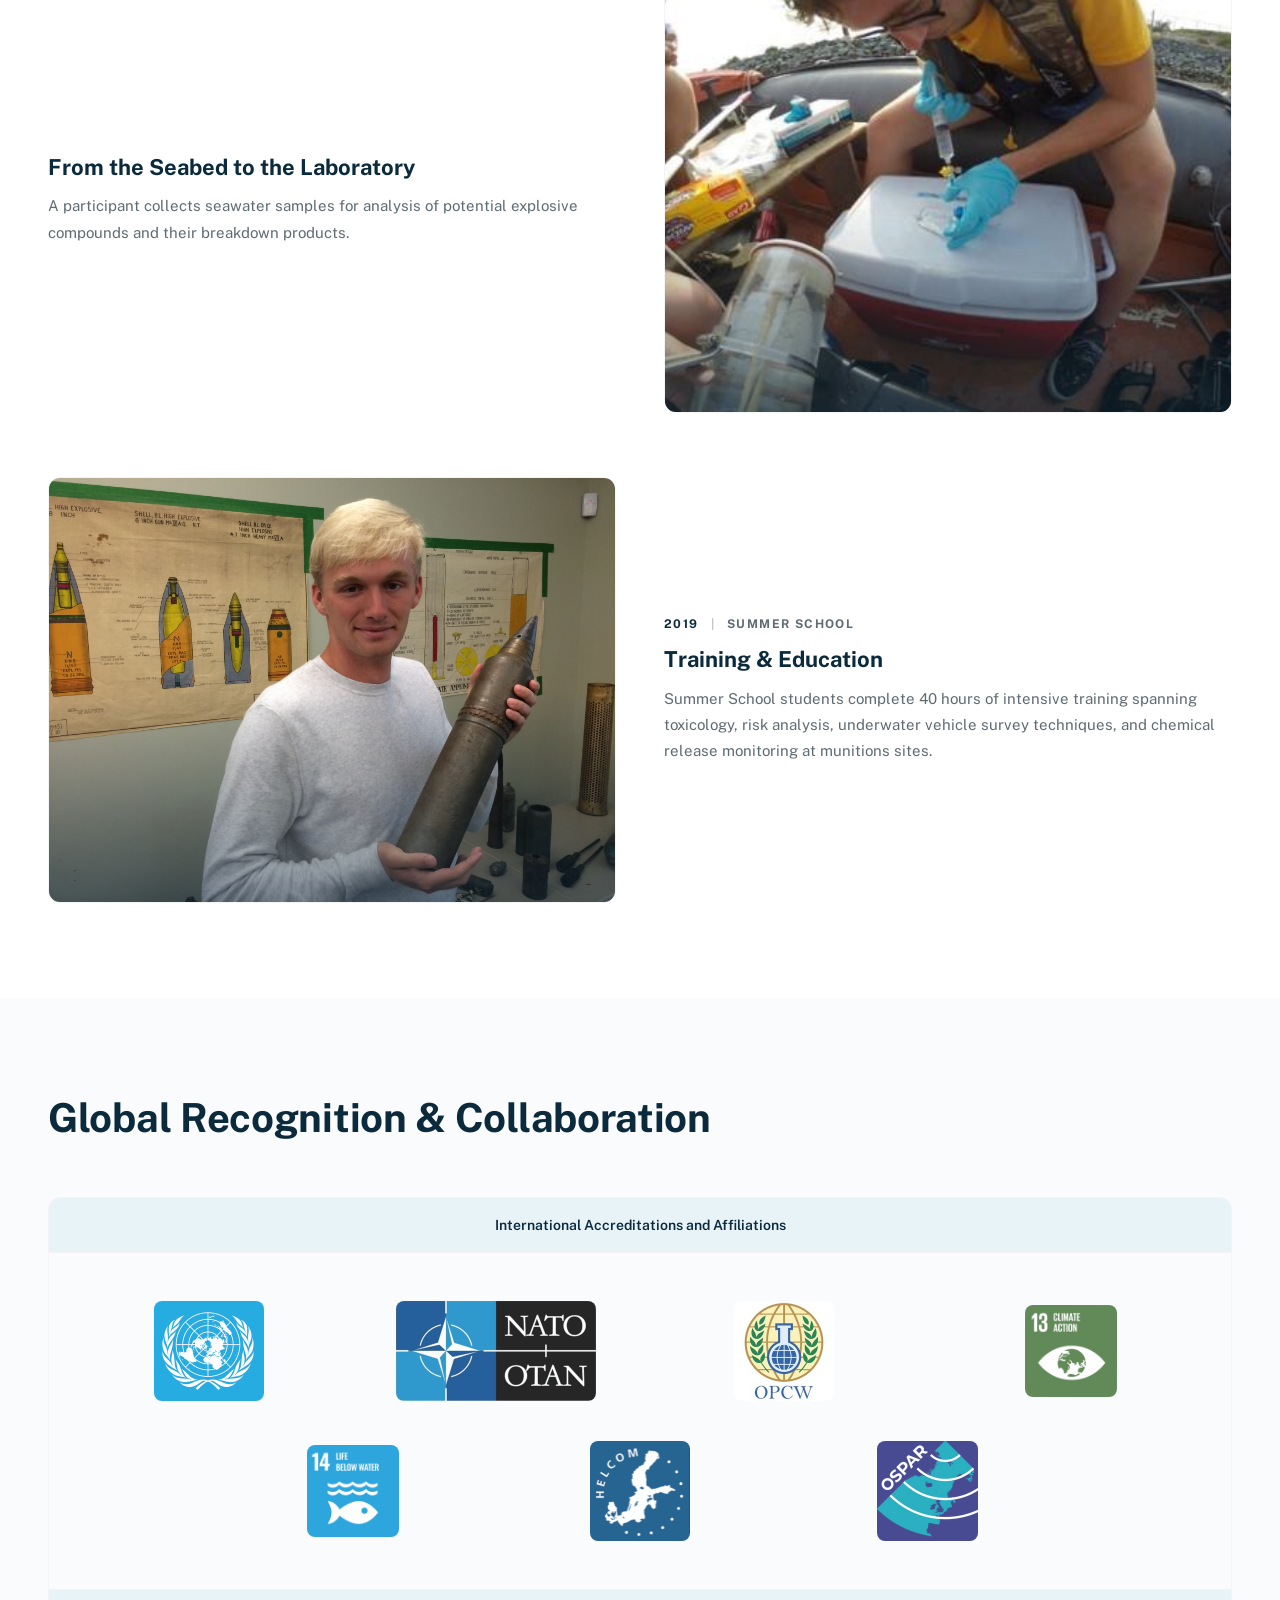
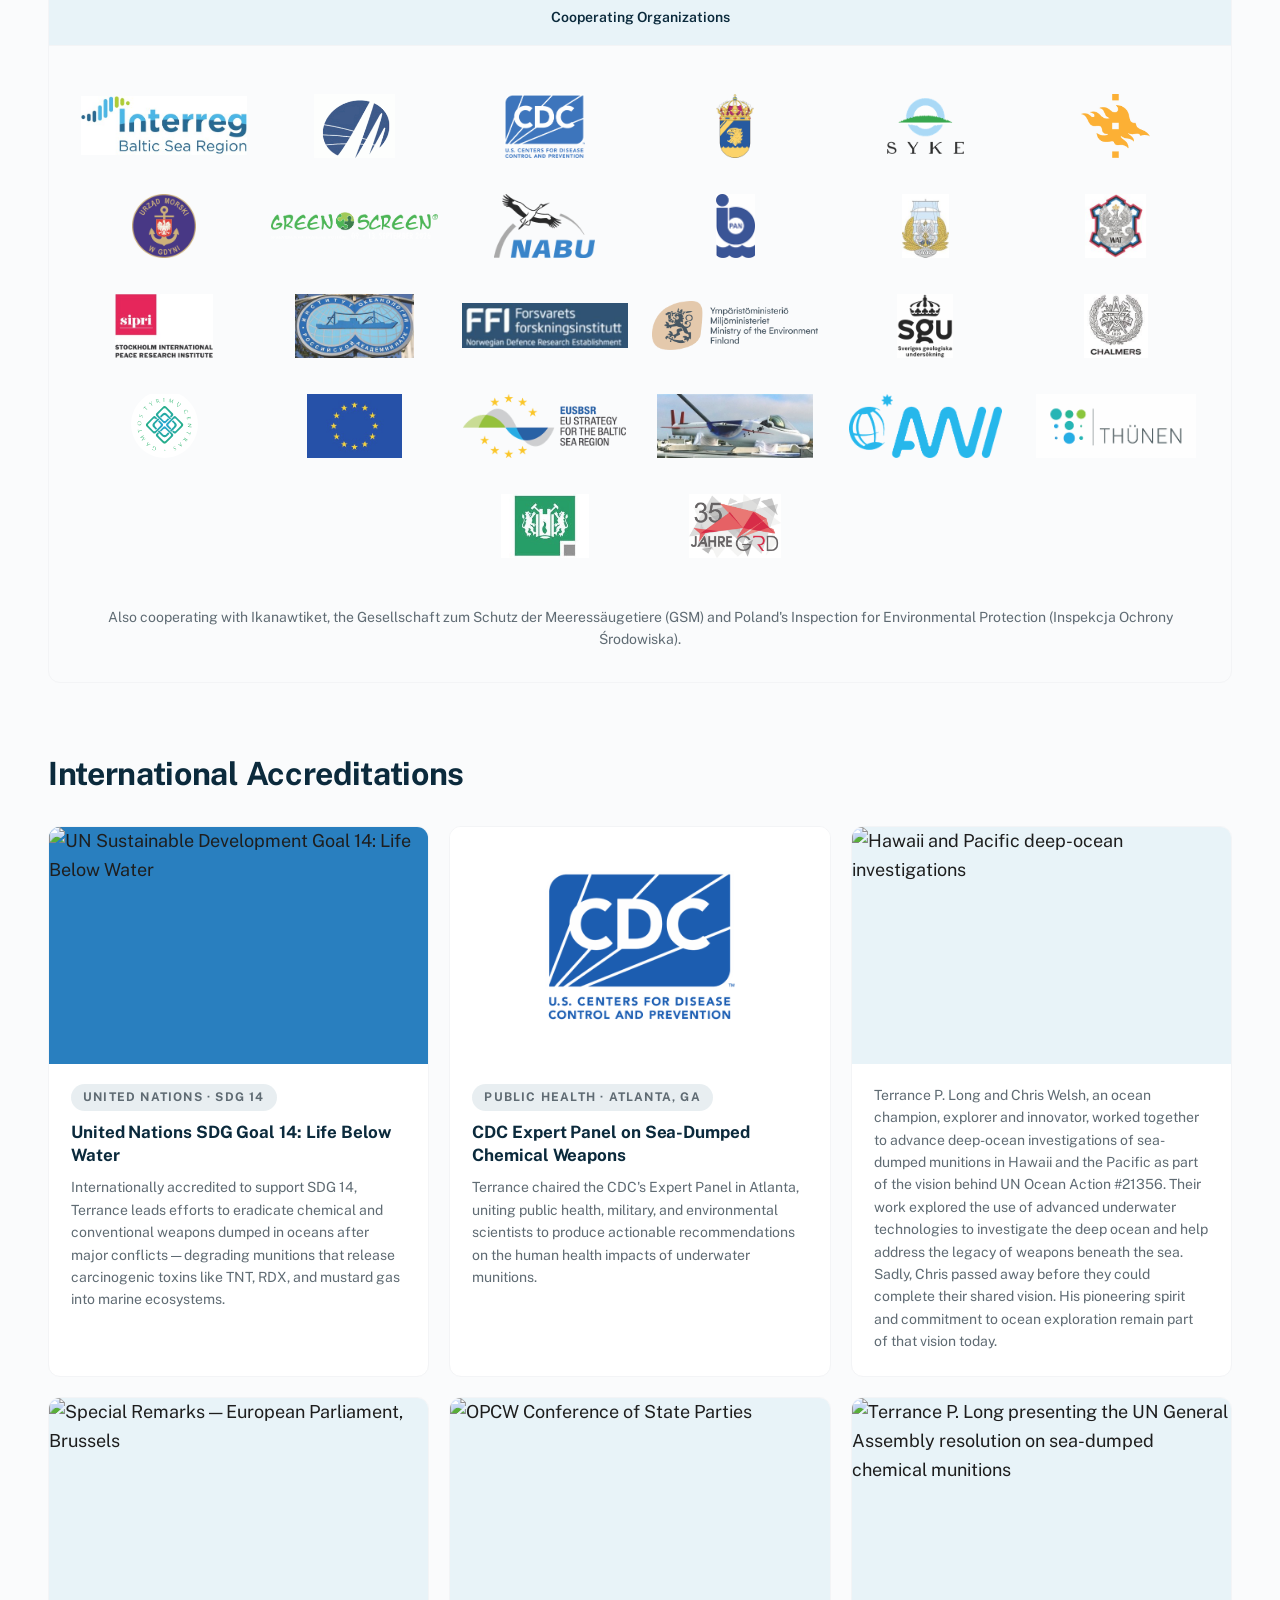
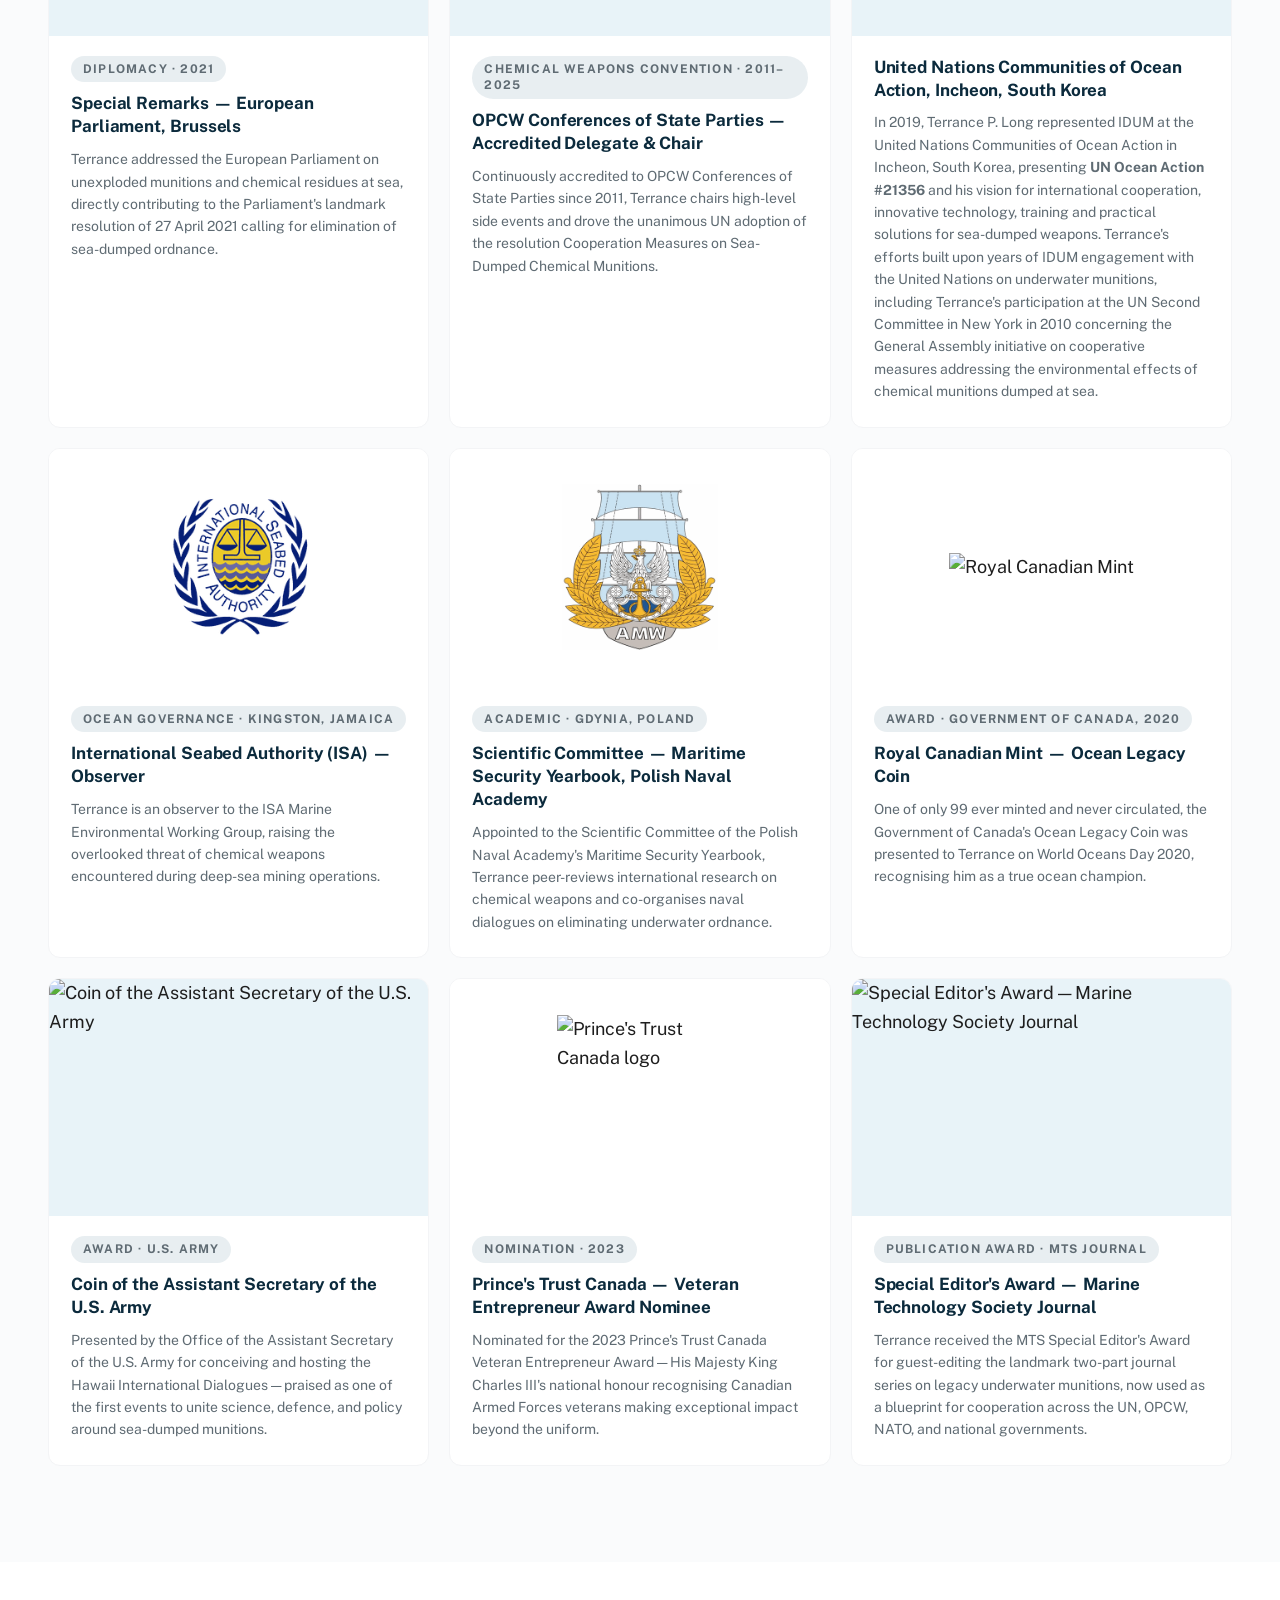
==== commit 927acf48: "Merge d9ead8ea6f2513abb641ed53dcad17a151da2d93 into 4e8cd584766762bdab3506208128919957a9a150" ====
--- a/index.html
+++ b/index.html
@@ -283,10 +283,9 @@
         </div>
       </div>
       <div>
-        <h3 class="founder-name">Terrance P. Long CD.</h3>
-        <p class="founder-role">Global Authority on Underwater & Submerged Munitions</p>
-        <p class="founder-bio">Terrance (Terry) P. Long is the Chair and founder of the International Dialogue on Underwater Munitions (IDUM) and a world-leading expert on sea-dumped chemical and conventional weapons. A retired Canadian Military Engineer with over 30 years of experience specializing in Explosive Ordnance Disposal (EOD), Terrance has led international efforts to address the environmental and human health impacts of underwater and submerged munitions globally.</p>
-        <p class="founder-bio">Terrance P. Long is a recognized global authority and leading voice in the response to underwater munitions. As the driving force behind <strong>UN Ocean Action #21356</strong>, he pioneered an international dialogue to address the environmental and safety risks of sea-dumped weapons. Through decades of dedicated advocacy, Terry has collaborated with international bodies, research institutes, and Baltic Sea regional initiatives to shape global models for marine protection and munitions clearance. His leadership within the International Dialogue on Underwater Munitions (IDUM) continues to unite governments, scientists, and industry stakeholders, leveraging critical mapping data and risk assessments to drive safer, more sustainable ocean cleanup operations worldwide.</p>
+        <h3 class="founder-name">Terrance P. Long, CD</h3>
+        <p class="founder-role">International Advocate &amp; Specialist in Underwater Munitions</p>
+        <p class="founder-bio">Terrance (Terry) P. Long is the founder and Chair of the International Dialogue on Underwater Munitions (IDUM) and a retired Canadian Military Engineer with extensive experience in Explosive Ordnance Disposal (EOD). For more than three decades, Terry has worked with scientists, governments, international organizations, military specialists, industry and coastal communities to advance understanding and practical responses to sea-dumped chemical and conventional munitions. His work has included international research and technology projects, underwater-munitions investigations, policy development, public awareness and cooperation through organizations and initiatives including NATO, the European Union, the United Nations, OPCW, HELCOM and OSPAR. As the originator of <strong>UN Ocean Action #21356</strong>, Terry continues to promote international cooperation, innovative science and technology, training, risk reduction and practical solutions toward a shared goal: safer seas and an ocean free from explosives.</p>
 
         <div class="roles-grid">
           <div class="role-item"><i data-lucide="chevron-right"></i> Chair, International Dialogue on Underwater Munitions (IDUM)</div>
@@ -298,7 +297,7 @@
         </div>
 
         <div class="achievements-list">
-          <div class="achievement"><div class="achievement-dot"></div><span>As a prominent member organization of the Chemical Weapons Convention (CWC) Coalition, IDUM played a vital role in the collective efforts that earned the coalition the prestigious OPCW-The Hague Award. Serving as a key face and voice for underwater chemical weapons responses at the Organisation for the Prohibition of Chemical Weapons (OPCW) headquarters in The Hague, Terry's leadership was instrumental in this global recognition. The award, which carries the legacy of the OPCW's 2013 Nobel Peace Prize, underscores Terry and IDUM's tireless global advocacy and diplomatic engagement toward the permanent elimination of chemical weapons from our international waters. <a class="text-link" href="https://www.cwccoalition.org/opcw-the-hague-award/" target="_blank" rel="noopener">Learn more about the OPCW&#8209;The Hague Award</a></span></div>
+          <div class="achievement"><div class="achievement-dot"></div><span>As a member of the Chemical Weapons Convention Coalition, IDUM contributed to the Coalition's international advocacy on chemical weapons, with Terrance P. Long bringing particular attention to the issue of sea-dumped chemical weapons at the Organisation for the Prohibition of Chemical Weapons (OPCW) in The Hague. In 2017, the CWC Coalition received the OPCW–The Hague Award, recognizing its collective contribution to advancing the goals of the Chemical Weapons Convention. For IDUM, the recognition reflects the importance of sustained international cooperation toward addressing the legacy of chemical weapons—including those remaining beneath our seas. <a class="text-link" href="https://www.cwccoalition.org/opcw-the-hague-award/" target="_blank" rel="noopener">Learn more about the OPCW&#8209;The Hague Award</a></span></div>
         </div>
 
         <p style="font-weight:600;margin-top:1.5rem;margin-bottom:0.75rem;">Global Advocacy, High-Level Briefings &amp; Project Leadership</p>
@@ -539,7 +538,7 @@
       <h2 class="section-title">International Scientific and Technology <em>Advisory Board</em></h2>
     </div>
     <p class="threat-text istab-intro">
-      Chaired by Terry, the International Scientific and Technology Advisory Board (ISTAB) on Underwater Munitions consists of diplomats, scientists, academics, and munitions experts representing more than 10 nationalities. It provides independent advice on scientific, technical, and organizational aspects in response to sea-dumped munitions, and promotes dialogue and multilateral contacts among interested governments, international organizations, academic institutions, and the global community.
+      The International Scientific and Technology Advisory Board (ISTAB) on Underwater Munitions consists of diplomats, scientists, academics, and munitions experts representing more than 10 nationalities. It provides independent advice on scientific, technical, and organizational aspects in response to sea-dumped munitions, and promotes dialogue and multilateral contacts among interested governments, international organizations, academic institutions, and the global community.
     </p>
     <p class="threat-text istab-intro">
       The ISTAB was originally appointed to IDUM at the request of the Foreign Minister of Lithuania during the 2010 Conference of States Parties of the Organisation for the Prohibition of Chemical Weapons (OPCW). Members work in their personal capacity and meet twice annually in The Hague, The Netherlands.
@@ -805,10 +804,12 @@
   <div class="container">
     <div class="section-header">
       <h2 class="section-title">IDUM Training</h2>
+      <p>IDUM is committed to transferring decades of international experience to the next generation of scientists, engineers, technicians, divers, marine professionals and decision-makers. Future training will combine munitions safety and awareness, detection and identification, environmental sampling and analysis, underwater technologies, risk assessment and practical field experience—building the skills needed to safely address underwater munitions around the world.</p>
     </div>
     <!-- Oct 4 call with Terry: three training photos with his captions.
          IDUM hosted the 2016 NATO Summer School at NSCC; don't imply NATO
-         is the sole accreditor. Photos 1-2 are low-resolution copies from
+         is the sole accreditor. Terry's Oct 5 captions for photos 1 and 3
+         are on hold until he clarifies whether NATO should be named. Photos 1-2 are low-resolution copies from
          Terry's Sep 14 doc; swap in originals when he sends them. -->
     <div class="projects-list">
 
@@ -836,8 +837,8 @@
           <div class="project-img-overlay"></div>
         </div>
         <div class="project-content">
-          <div class="project-title">Training on the Water</div>
-          <p class="project-desc">Student taking samples at the Bedford Basin.</p>
+          <div class="project-title">From the Seabed to the Laboratory</div>
+          <p class="project-desc">A participant collects seawater samples for analysis of potential explosive compounds and their breakdown products.</p>
         </div>
       </div>
 
@@ -961,11 +962,9 @@
         </article>
 
         <article class="honor-card">
-          <div class="honor-media"><img loading="lazy" src="images/honors/hawaii-auv.jpg" alt="Deep Ocean Survey — Hawaiian Islands & Pacific" width="400" height="300"></div>
+          <div class="honor-media"><img loading="lazy" src="images/honors/hawaii-auv.jpg" alt="Hawaii and Pacific deep-ocean investigations" width="400" height="300"></div>
           <div class="honor-body">
-            <span class="honor-label">Field Operations · 2016–2020</span>
-            <h4 class="honor-name">Deep Ocean Survey — Hawaiian Islands & Pacific</h4>
-            <p class="honor-desc">Terrance led a cutting-edge AUV survey of sea-dumped munitions across the Hawaiian Islands and Pacific Small Island States, mapping disposal sites at depths up to 5,000 m that had never before been documented.</p>
+            <p class="honor-desc">Terrance P. Long and Chris Welsh, an ocean champion, explorer and innovator, worked together to advance deep-ocean investigations of sea-dumped munitions in Hawaii and the Pacific as part of the vision behind UN Ocean Action #21356. Their work explored the use of advanced underwater technologies to investigate the deep ocean and help address the legacy of weapons beneath the sea. Sadly, Chris passed away before they could complete their shared vision. His pioneering spirit and commitment to ocean exploration remain part of that vision today.</p>
           </div>
         </article>
 
@@ -988,11 +987,10 @@
         </article>
 
         <article class="honor-card">
-          <div class="honor-media"><img loading="lazy" src="images/honors/hague-global-leader.jpg" alt="Global Leader on the Elimination of Chemical Weapons" width="400" height="294"></div>
+          <div class="honor-media"><img loading="lazy" src="images/honors/hague-global-leader.jpg" alt="Terrance P. Long presenting the UN General Assembly resolution on sea-dumped chemical munitions" width="400" height="294"></div>
           <div class="honor-body">
-            <span class="honor-label">Award · The Hague, 2015</span>
-            <h4 class="honor-name">“Global Leader on the Elimination of Chemical Weapons”</h4>
-            <p class="honor-desc">In 2015 Terrance was formally declared the "Global Leader on the Elimination of Chemical Weapons" at a dinner in his honour at the International Club of The Hague, recognising his decade-long diplomatic campaign.</p>
+            <h4 class="honor-name">United Nations Communities of Ocean Action, Incheon, South Korea</h4>
+            <p class="honor-desc">In 2019, Terrance P. Long represented IDUM at the United Nations Communities of Ocean Action in Incheon, South Korea, presenting <strong>UN Ocean Action #21356</strong> and his vision for international cooperation, innovative technology, training and practical solutions for sea-dumped weapons. Terrance's efforts built upon years of IDUM engagement with the United Nations on underwater munitions, including Terrance's participation at the UN Second Committee in New York in 2010 concerning the General Assembly initiative on cooperative measures addressing the environmental effects of chemical munitions dumped at sea.</p>
           </div>
         </article>
 
